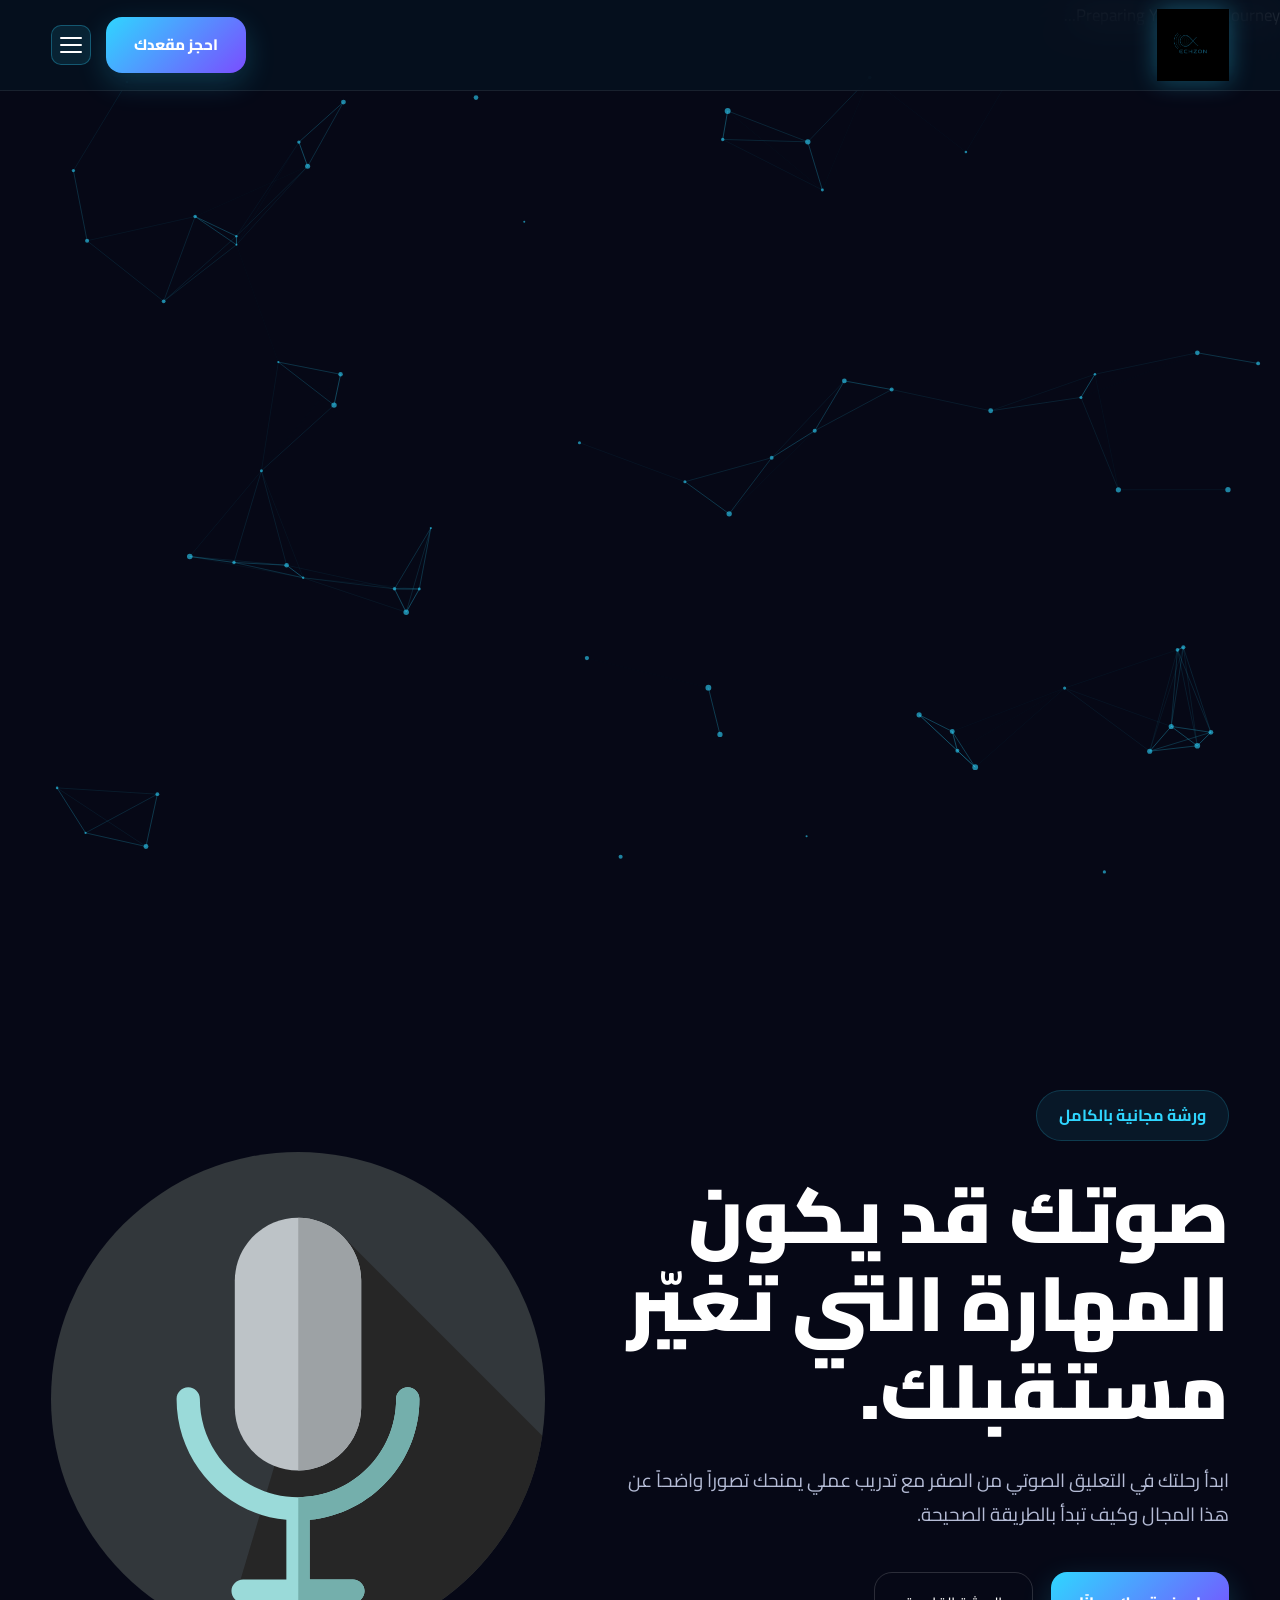
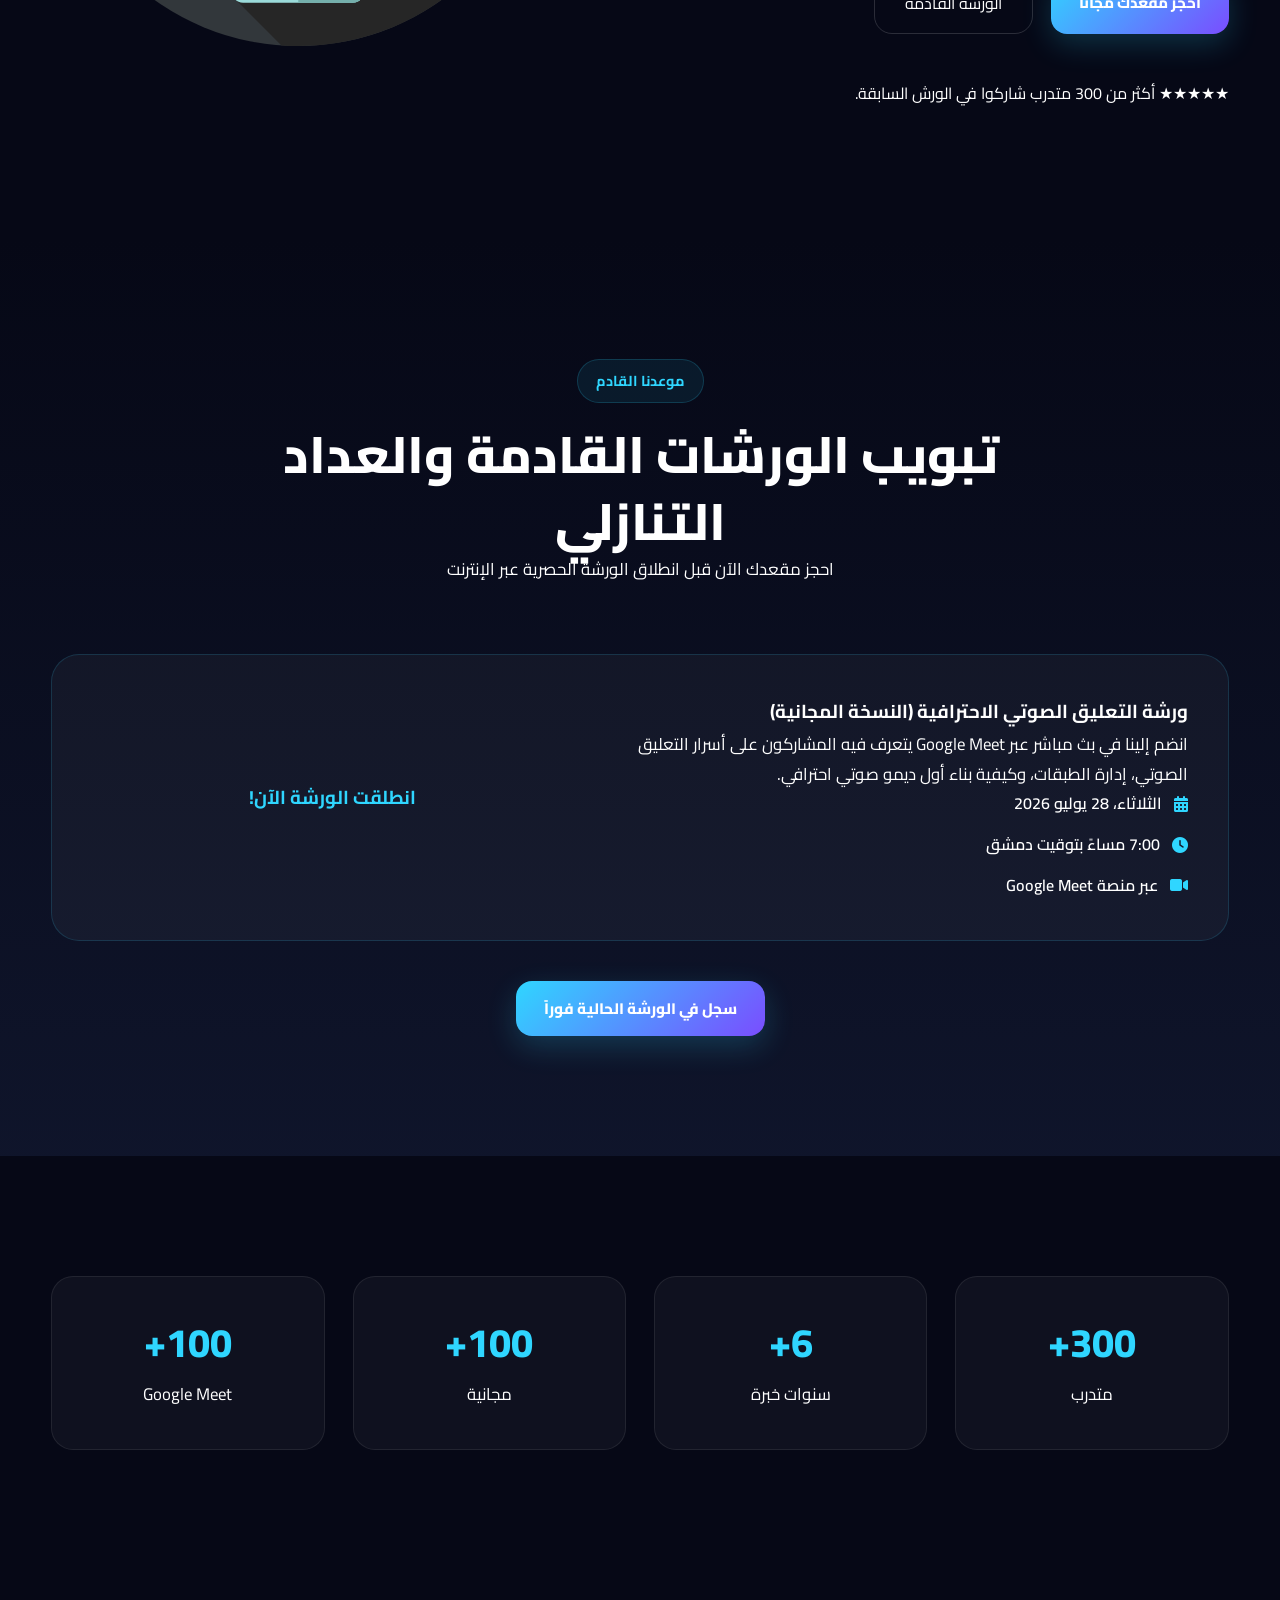
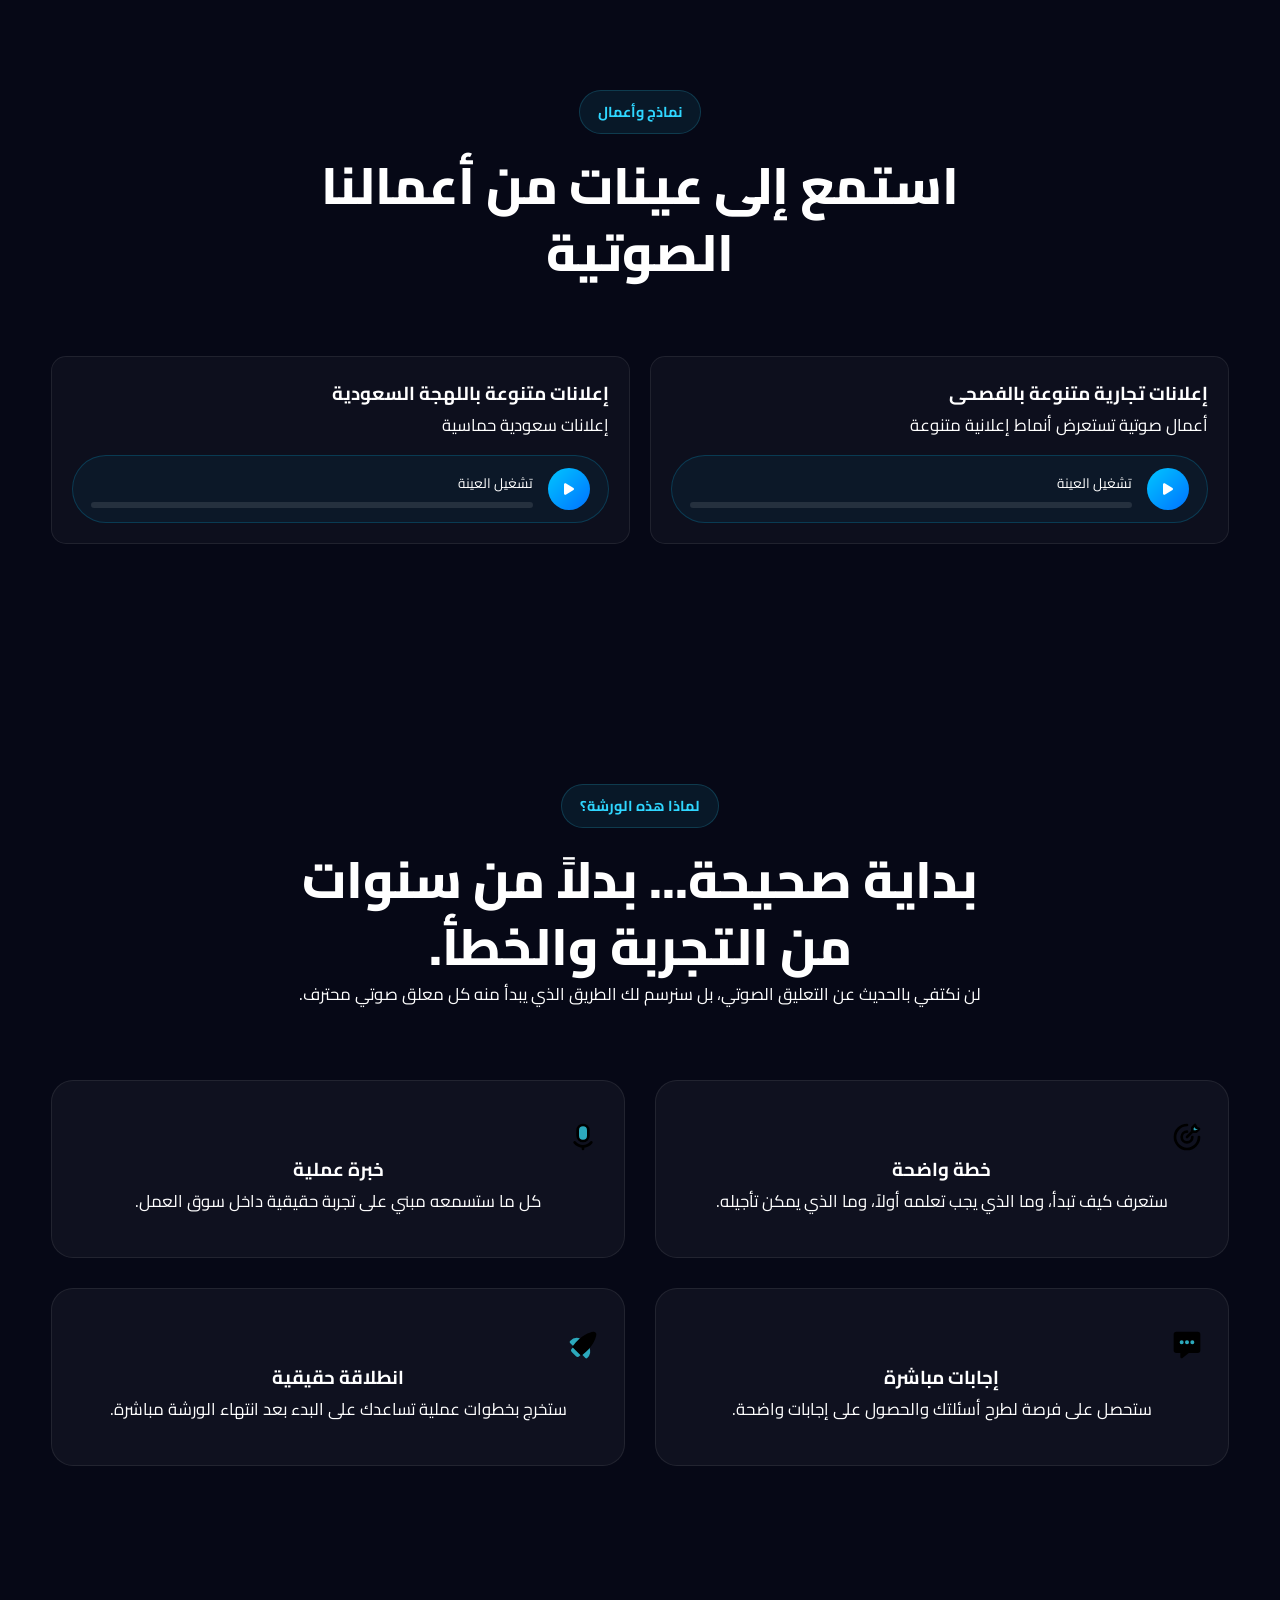
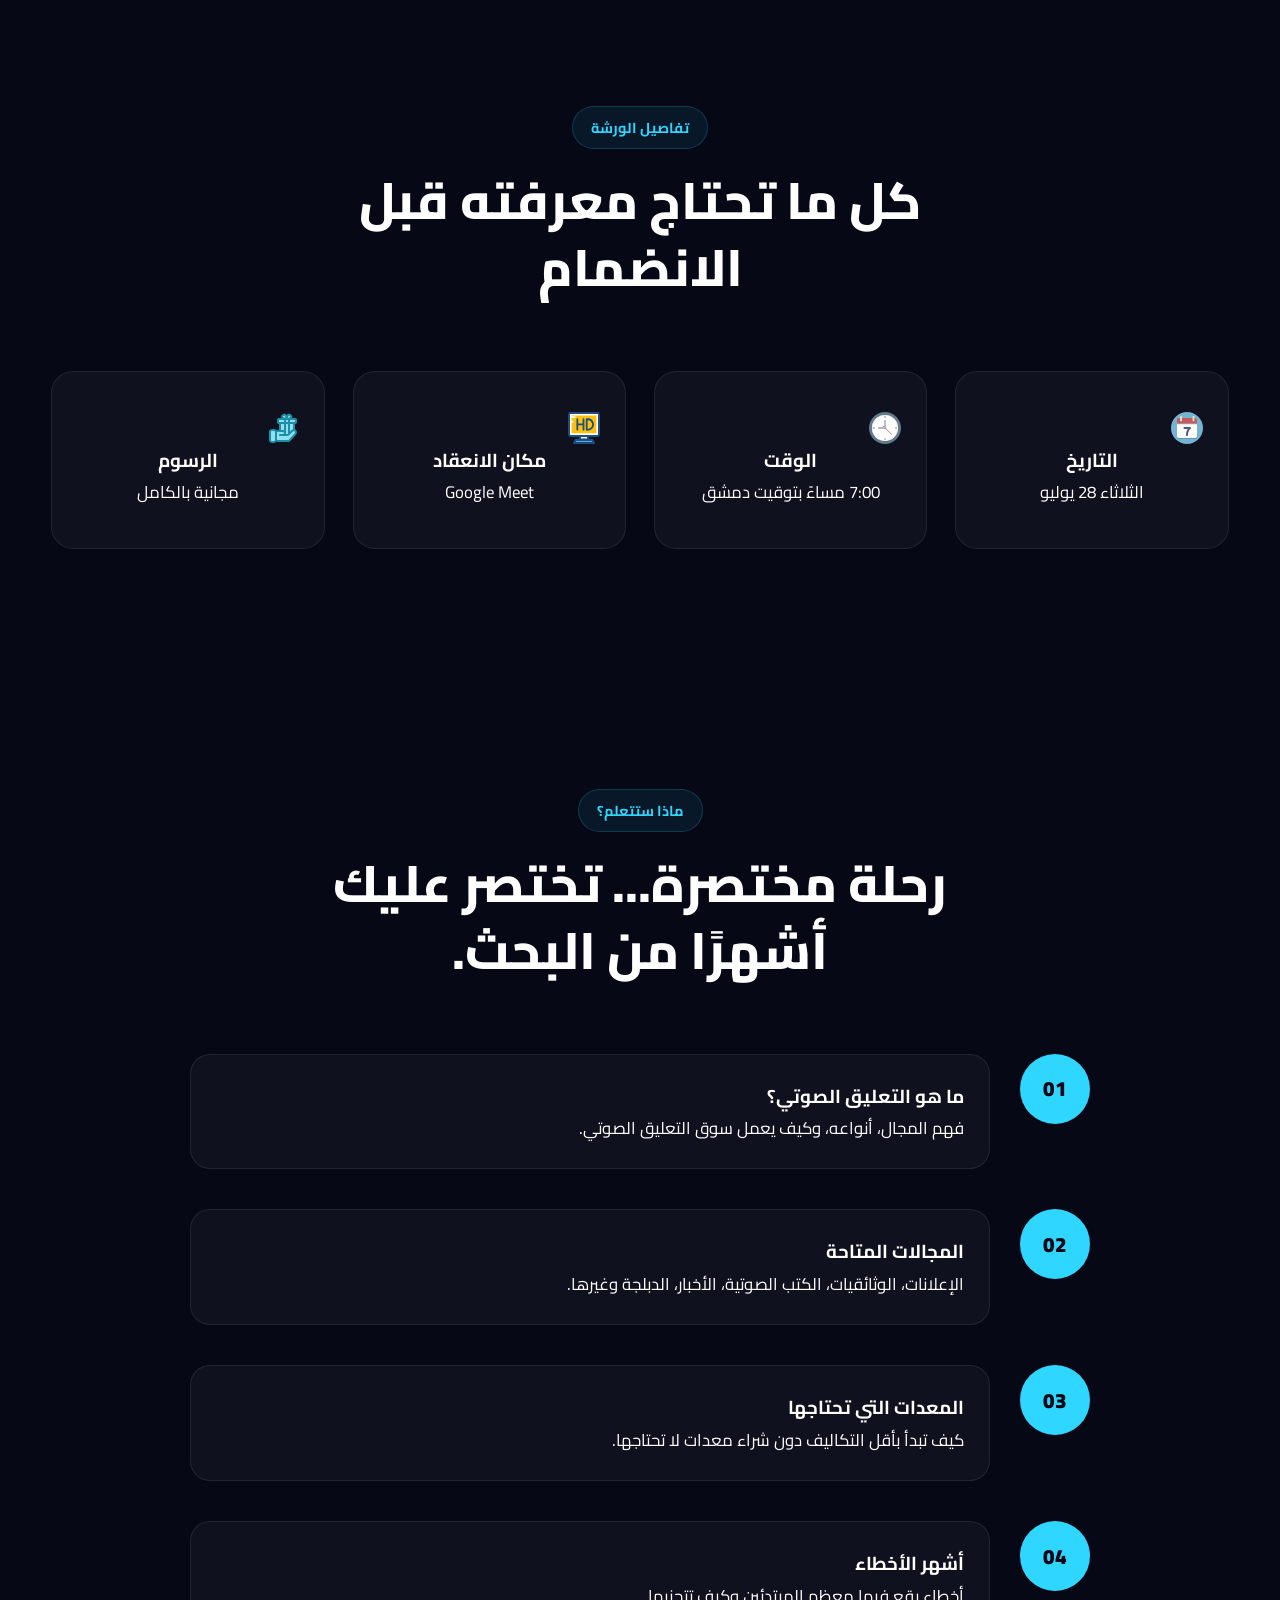
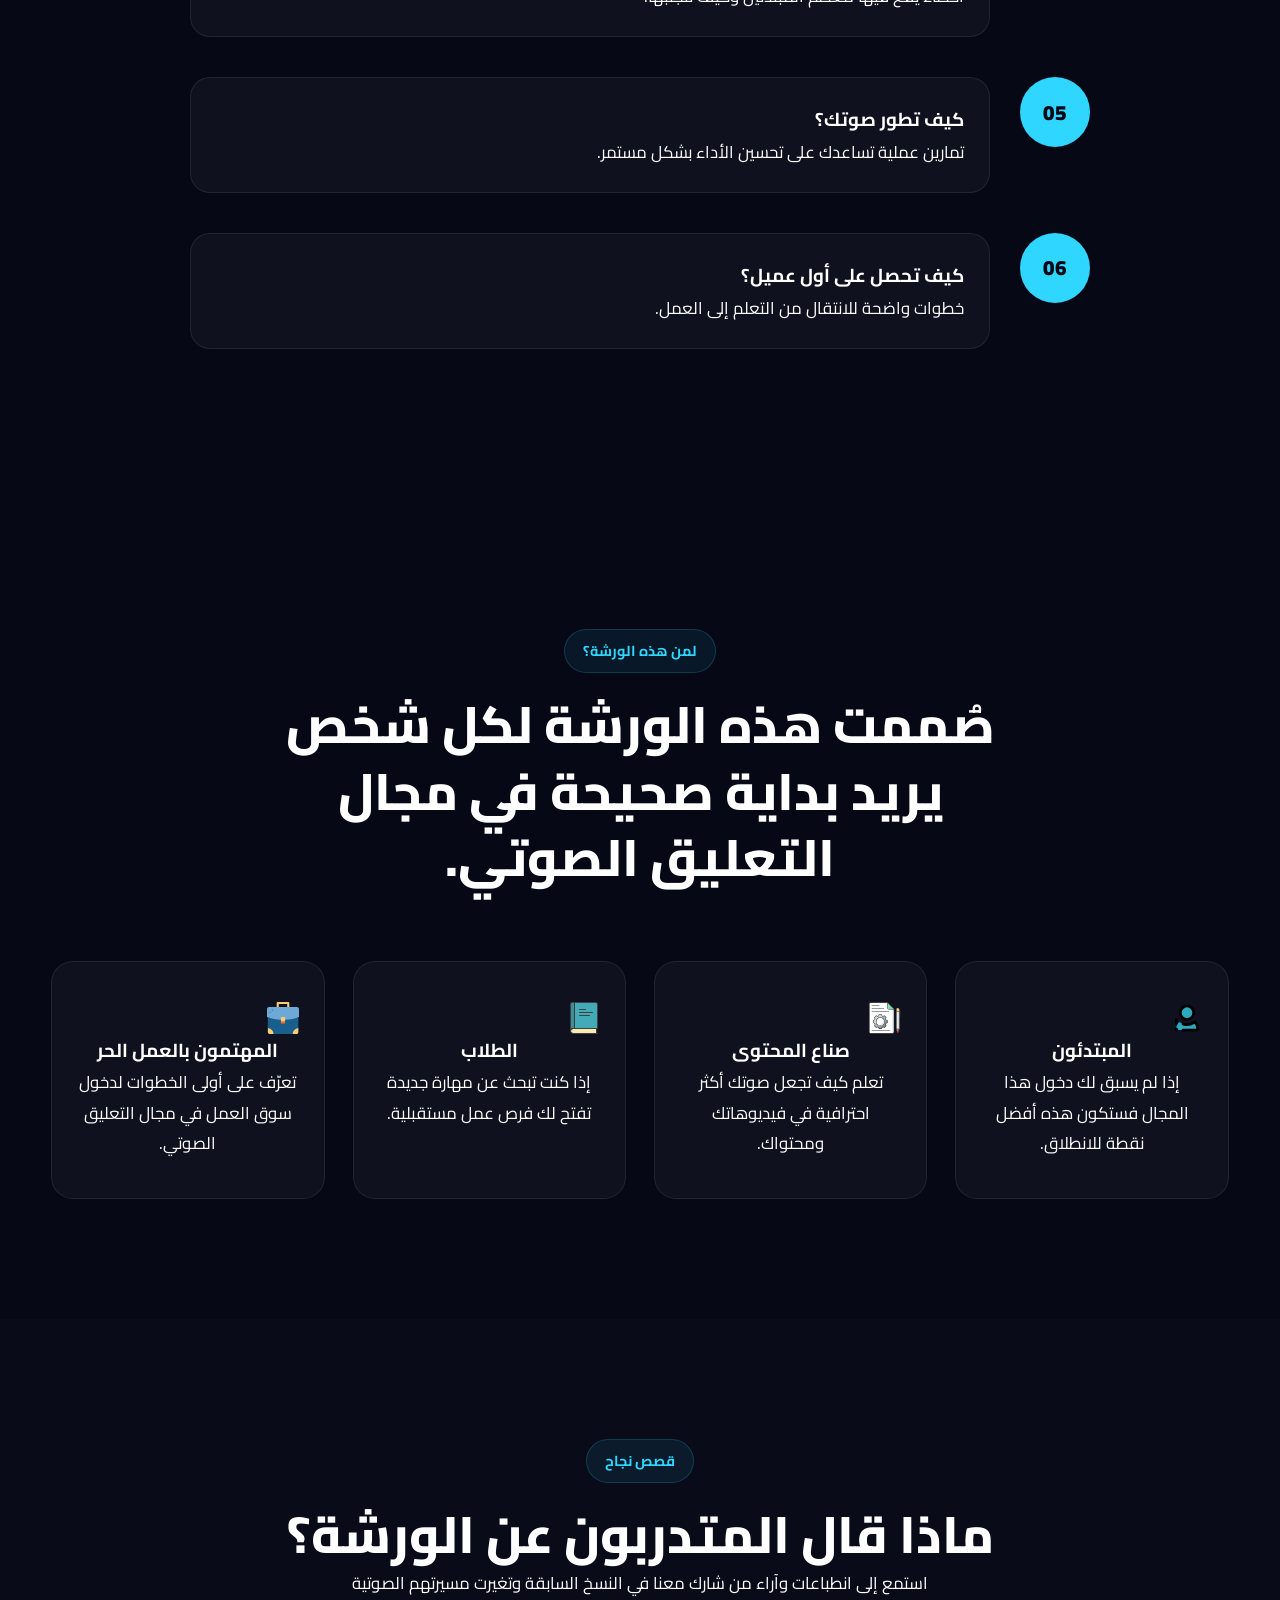
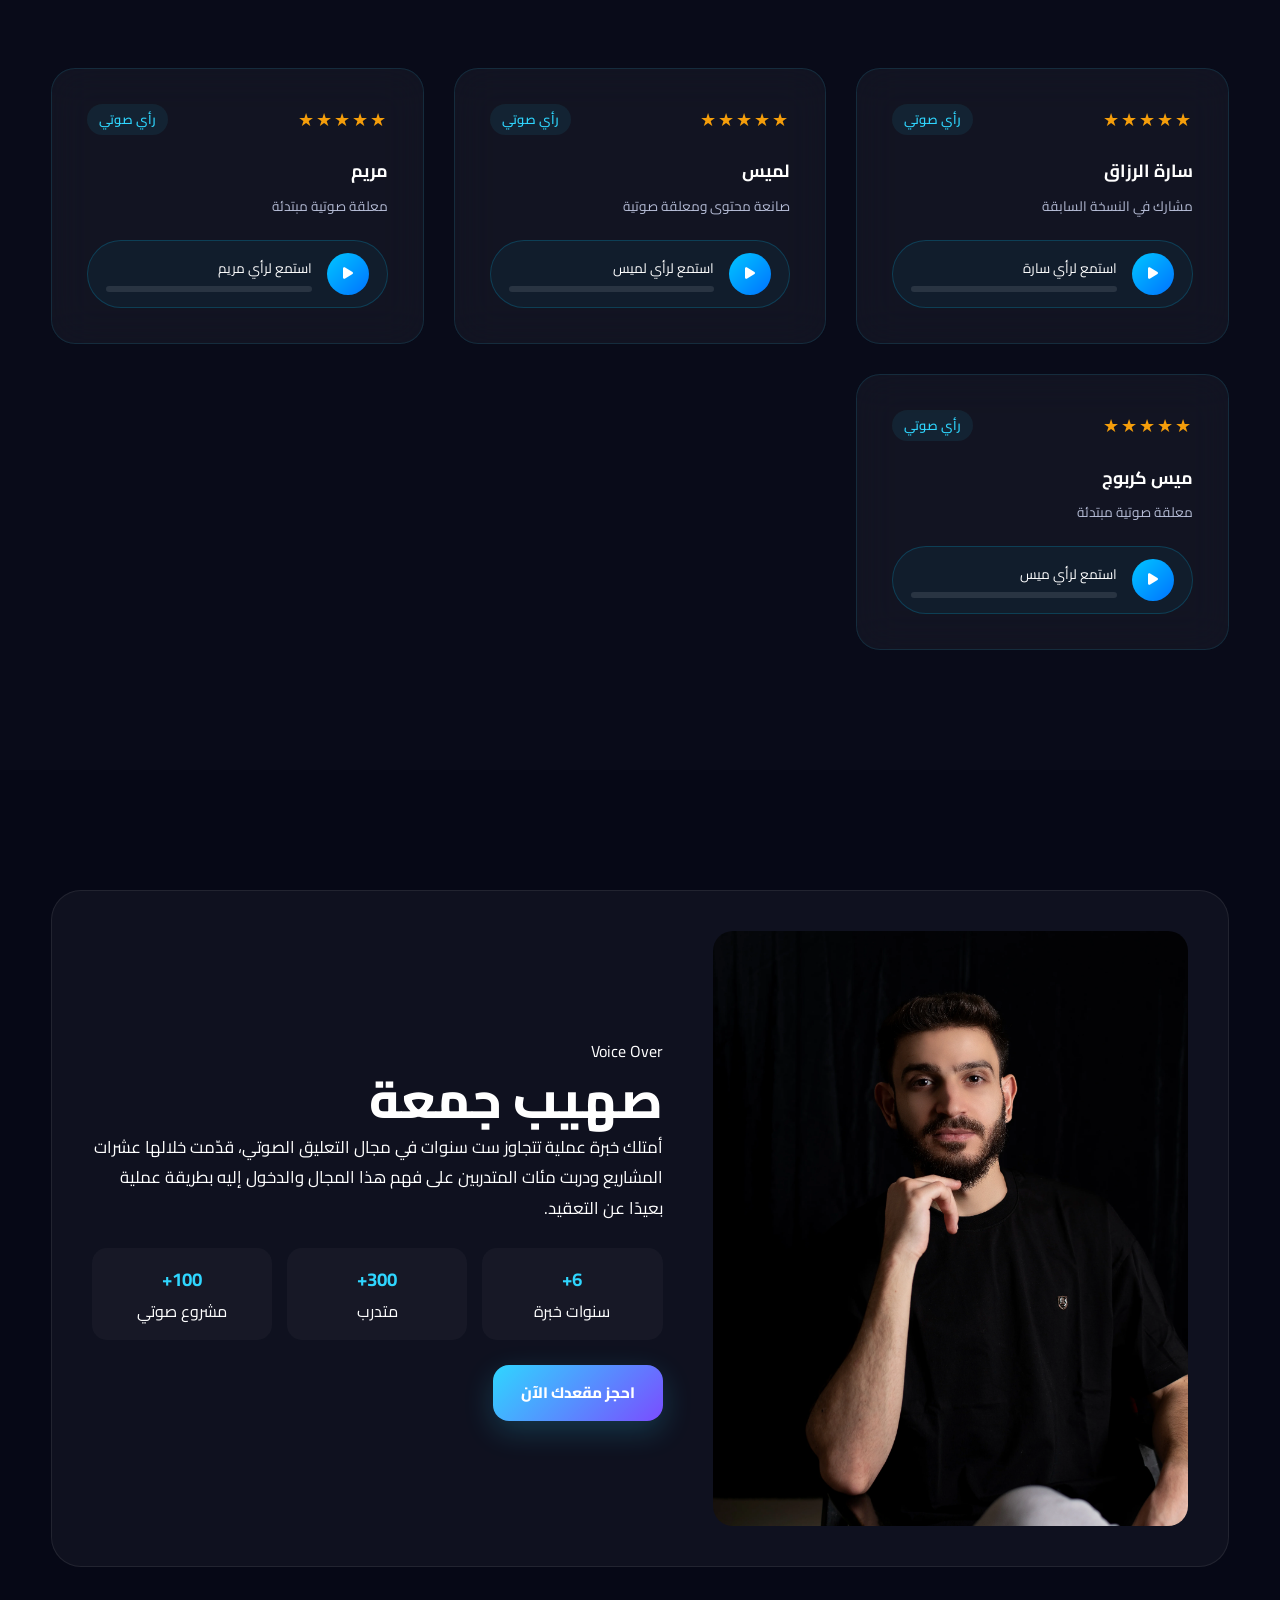
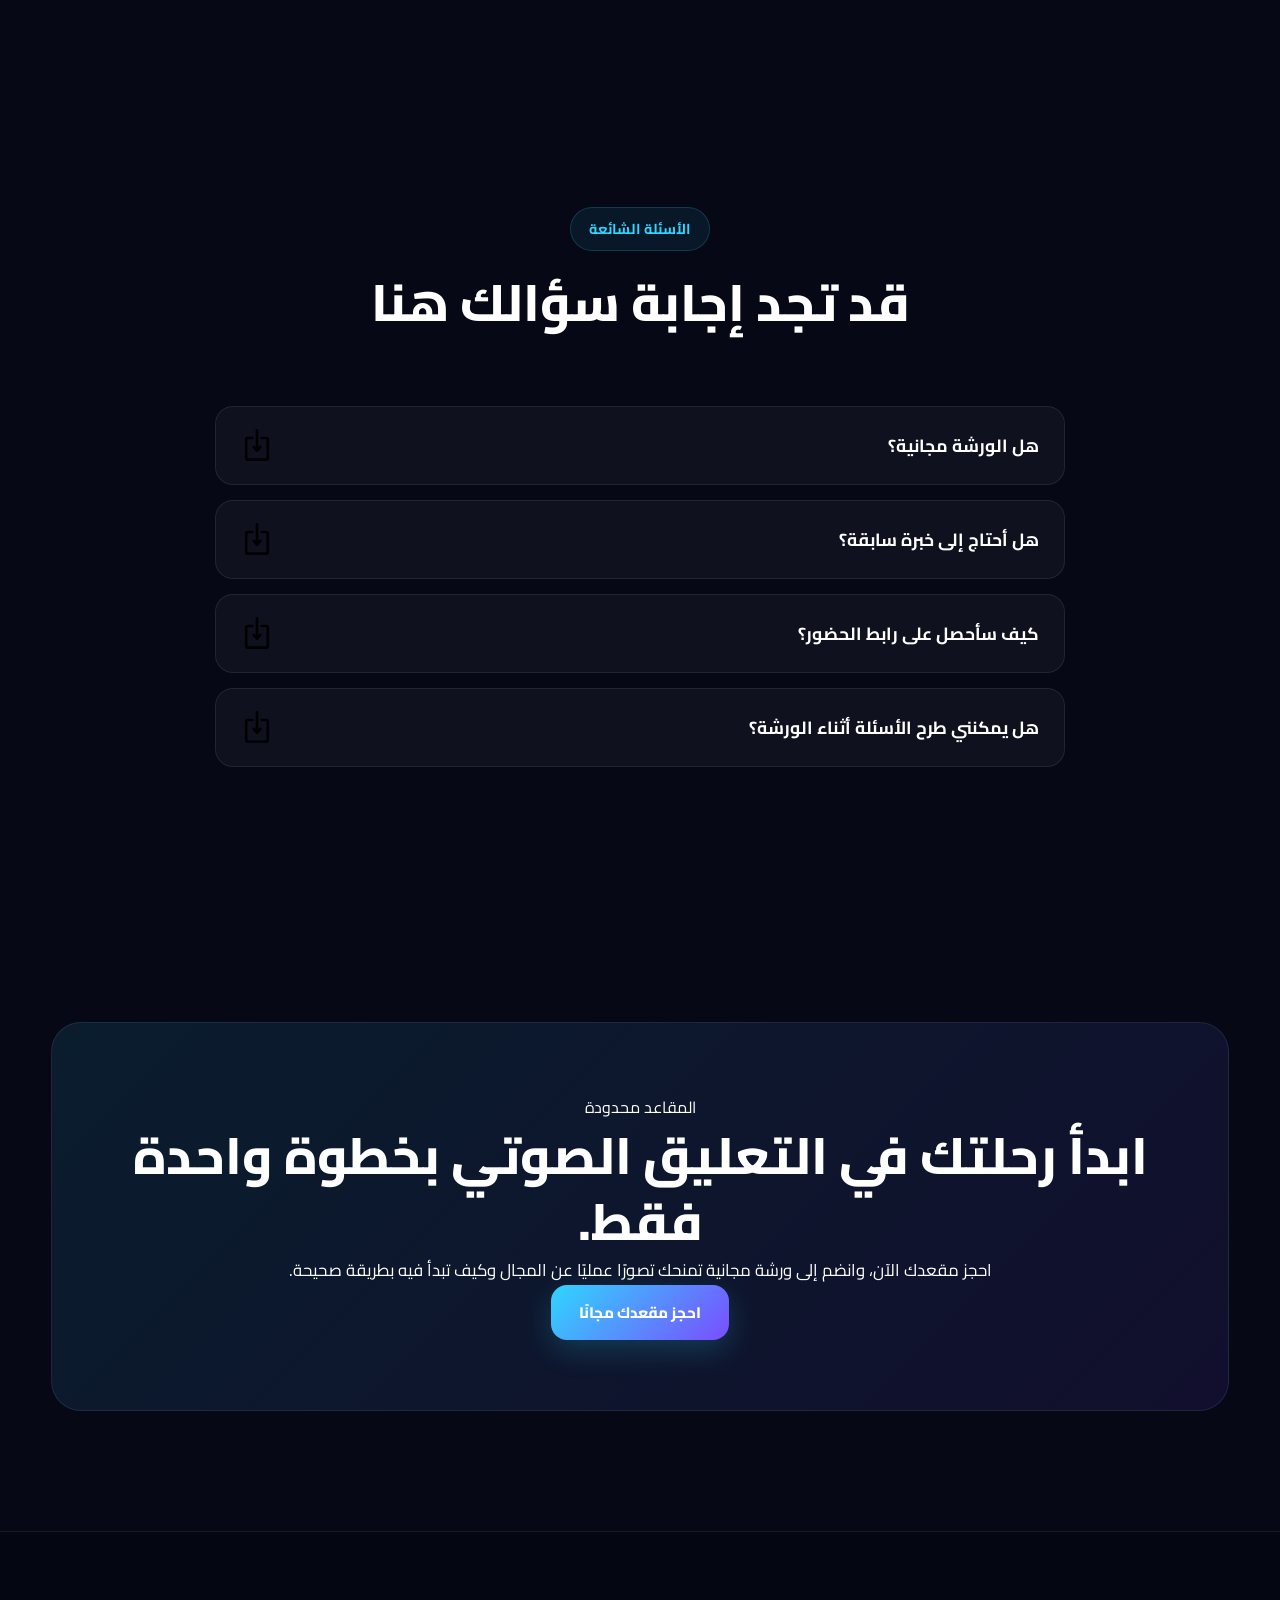
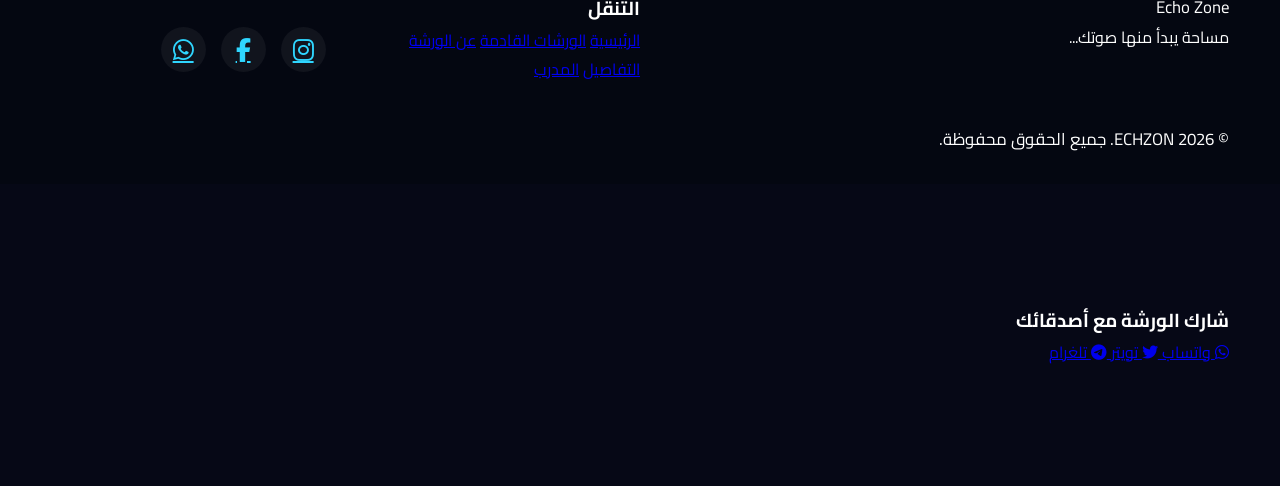
==== index.html @ 967fdf83 "Update index.html" ====
<!DOCTYPE html>
<html lang="ar" dir="rtl">
<head>
<meta name="theme-color" content="#060816">
<meta charset="UTF-8">
<meta name="viewport" content="width=device-width, initial-scale=1.0">
<!-- رسالة الترحيب الصوتية -->
<audio id="welcome-audio" src="assets/audio/ar.mp3" preload="auto"></audio>
<!-- SEO & Metadata -->
<title>ECHZON | ورشة التعليق الصوتي المجانية</title>
<!-- Google tag (gtag.js) -->
<script async src="https://www.googletagmanager.com/gtag/js?id=G-5LV72LP5WN"></script>
<script>
  window.dataLayer = window.dataLayer || [];
  function gtag(){dataLayer.push(arguments);}
  gtag('js', new Date());

  gtag('config', 'G-5LV72LP5WN');
</script>

<meta name="description" content="انضم إلينا في ورشة التعليق الصوتي المجانية عبر الإنترنت. اكتشف أسرار التعليق الاحترافي، طور مهاراتك، وابدأ طريقك الصحيح في عالم الصوت مع خبراء المجال.">
<meta name="keywords" content="تعليق صوتي, Voice Over, ECHZON, ورشة مجانية">
<meta name="author" content="ECHZON">
<meta name="robots" content="index, follow">
<!-- Open Graph / Social Media Sharing -->
<meta property="og:title" content="ECHZON | ورشة التعليق الصوتي المجانية">
<meta property="og:description" content="ابدأ رحلتك في عالم التعليق الصوتي من الصفر مع ورشة ECHZON الاحترافية.">
<meta property="og:type" content="website">
<meta property="og:image" content="assets/cover.jpg">
<meta property="og:locale" content="ar_AR">
<!-- Twitter Card -->
<meta name="twitter:card" content="summary_large_image">
<meta name="twitter:title" content="ECHZON | ورشة التعليق الصوتي المجانية">
<meta name="twitter:description" content="ابدأ رحلتك في مجال التعليق الصوتي مع ورشة مجانية يقدمها صهيب جمعة.">
<meta name="twitter:image" content="assets/cover.jpg">
<!-- Favicon & Fonts -->
<link rel="icon" type="image/png" sizes="192x192" href="assets/favicon.png">
<link rel="preconnect" href="https://fonts.googleapis.com">
<link rel="preconnect" href="https://fonts.gstatic.com" crossorigin>
<link href="https://fonts.googleapis.com/css2?family=Cairo:wght@300;400;600;700;800;900&display=swap" rel="stylesheet">
<!-- مكتبة الأيقونات Font Awesome لضمان ظهور أيقونات التشغيل -->
<link rel="stylesheet" href="https://cdnjs.cloudflare.com/ajax/libs/font-awesome/6.4.0/css/all.min.css">
<link rel="stylesheet" href="style.css?v=2.0">
<style>
html {
scroll-behavior: smooth;
}
#backToTop {
position: fixed;
bottom: 25px;
left: 25px;
width: 45px;
height: 45px;
background: #3b82f6;
color: #ffffff;
border: none;
border-radius: 50%;
cursor: pointer;
display: none;
align-items: center;
justify-content: center;
font-size: 20px;
z-index: 999;
box-shadow: 0 4px 12px rgba(0, 0, 0, 0.3);
transition: background 0.3s, transform 0.3s;
}
#backToTop:hover {
background: #2563eb;
transform: translateY(-3px);
}
</style>
</head>
<body>
<div class="preloader">
<div class="loader-content">
<div class="loader-wave">
<span></span>
<span></span>
<span></span>
<span></span>
<span></span>
</div>
<p>Preparing Your Voice Journey...</p>
</div>
</div>
<div class="cursor"></div>
<div class="cursor-ring"></div>
<div class="particles">
<span></span><span></span><span></span><span></span><span></span><span></span>
<span></span><span></span><span></span><span></span><span></span><span></span>
</div>
<div class="sound-grid"></div>
<canvas id="particleCanvas"></canvas>
<header class="header">
<div class="container">
<a href="#hero" class="logo">
<img src="assets/favicon.png" alt="ECHZON Logo">
</a>
<nav class="navbar" aria-label="القائمة الرئيسية">
<a href="#hero">الرئيسية</a>
<a href="#workshops">الورشات القادمة</a>
<a href="#portfolio">معرض الأعمال</a>
<a href="#about">عن الورشة</a>
<a href="#details">التفاصيل</a>
<a href="#trainer">المدرب</a>
<a href="#faq">الأسئلة</a>
</nav>
<div class="header-left-group">
<a href="https://forms.gle/QxMimth5dfy1aAEY6" target="_blank" rel="noopener noreferrer" class="main-btn cta-button">
احجز مقعدك
</a>
<button class="menu-btn" aria-label="فتح القائمة">
<span></span>
<span></span>
<span></span>
</button>
</div>
</div>
</header>
<main>
<section id="hero" class="hero story-section">
<div class="container hero-grid">
<div class="hero-content">
<span class="badge">
ورشة مجانية بالكامل
</span>
<h1>
صوتك قد يكون
المهارة التي
تغيّر مستقبلك.
</h1>
<p>
ابدأ رحلتك في التعليق الصوتي
من الصفر مع تدريب عملي
يمنحك تصوراً واضحاً عن هذا المجال
وكيف تبدأ بالطريقة الصحيحة.
</p>
<div class="hero-buttons">
<a href="https://forms.gle/QxMimth5dfy1aAEY6" target="_blank" rel="noopener noreferrer" class="main-btn cta-button">
احجز مقعدك مجانًا
</a>
<a href="#workshops" class="secondary-btn">
الورشة القادمة
</a>
</div>
<div class="hero-rating">
★★★★★
<span>
أكثر من 300 متدرب
شاركوا في الورش السابقة.
</span>
</div>
</div>
<div class="hero-visual">
<div class="hero-circle hero-circle-1"></div>
<div class="hero-circle hero-circle-2"></div>
<div class="hero-circle hero-circle-3"></div>
<div class="microphone-wrapper">
<img src="assets/microphone.svg" alt="Microphone" class="microphone">
<div class="audio-orbit orbit-1"></div>
<div class="audio-orbit orbit-2"></div>
<div class="audio-orbit orbit-3"></div>
<div class="audio-core"></div>
<div class="sound-wave wave-1"></div>
<div class="sound-wave wave-2"></div>
<div class="sound-wave wave-3"></div>
</div>
</div>
</div>
</section>

<!-- قسم الورشات القادمة والعداد التنازلي -->
<section id="workshops" class="workshops-section reveal">
<div class="container">
<div class="section-title">
<span>موعدنا القادم</span>
<h2>تبويب الورشات القادمة والعداد التنازلي</h2>
<p>احجز مقعدك الآن قبل انطلاق الورشة الحصرية عبر الإنترنت</p>
</div>
<div class="workshop-card-main">
<div class="workshop-info-box">
<h3>ورشة التعليق الصوتي الاحترافية (النسخة المجانية)</h3>
<p>انضم إلينا في بث مباشر عبر Google Meet يتعرف فيه المشاركون على أسرار التعليق الصوتي، إدارة الطبقات، وكيفية بناء أول ديمو صوتي احترافي.</p>
<ul class="workshop-meta-list">
<li><i class="fas fa-calendar-alt"></i> الثلاثاء، 28 يوليو 2026</li>
<li><i class="fas fa-clock"></i> 7:00 مساءً بتوقيت دمشق</li>
<li><i class="fas fa-video"></i> عبر منصة Google Meet</li>
</ul>
</div>
<div class="countdown-container" id="countdown-timer">
<div class="countdown-box">
<span id="days">00</span>
<span class="label">أيام</span>
</div>
<div class="countdown-box">
<span id="hours">00</span>
<span class="label">ساعات</span>
</div>
<div class="countdown-box">
<span id="minutes">00</span>
<span class="label">دقيقة</span>
</div>
<div class="countdown-box">
<span id="seconds">00</span>
<span class="label">ثانية</span>
</div>
</div>
</div>
<div style="text-align: center; margin-top: 40px;">
<a href="https://forms.gle/QxMimth5dfy1aAEY6" target="_blank" rel="noopener noreferrer" class="main-btn cta-button pulse">
سجل في الورشة الحالية فوراً
</a>
</div>
</div>
</section>

<section class="statistics reveal">
<div class="container">
<div class="stats-grid">
<div class="stat-card">
<h2 class="counter" data-target="300">0</h2>
<p>متدرب</p>
</div>
<div class="stat-card">
<h2 class="counter" data-target="6">0</h2>
<p>سنوات خبرة</p>
</div>
<div class="stat-card">
<h2 class="counter" data-target="100">0%</h2>
<p>مجانية</p>
</div>
<div class="stat-card">
<h2 class="counter" data-target="100">0%</h2>
<p>Google Meet</p>
</div>
</div>
</div>
</section>

<!-- قسم معرض الأعمال الصوتية -->
<section id="portfolio" class="reveal">
<div class="container">
<div class="section-title">
<span>نماذج وأعمال</span>
<h2>استمع إلى عينات من أعمالنا الصوتية</h2>
</div>
<div class="portfolio-grid">
<!-- العينة الأولى (الفصحى) -->
<div class="audio-card">
    <h3>إعلانات تجارية متنوعة بالفصحى</h3>
    <p>أعمال صوتية تستعرض أنماط إعلانية متنوعة</p>
    <div class="custom-player">
        <button class="play-pause-btn"><i class="fas fa-play"></i></button>
        <div class="player-info">
            <span class="player-status">تشغيل العينة</span>
            <div class="progress-bar-container"><div class="progress-bar"></div></div>
        </div>
        <audio id="arabicAudio" class="audio-element" src="assets/audio/arabic.mp3"></audio>
    </div>
</div>

<!-- العينة الثانية (السعودي) -->
<div class="audio-card">
    <h3>إعلانات متنوعة باللهجة السعودية</h3>
    <p>إعلانات سعودية حماسية</p>
    <div class="custom-player">
        <button class="play-pause-btn"><i class="fas fa-play"></i></button>
        <div class="player-info">
            <span class="player-status">تشغيل العينة</span>
            <div class="progress-bar-container"><div class="progress-bar"></div></div>
        </div>
        <audio id="saudiAudio" class="audio-element" src="assets/audio/saudi.mp3"></audio>
    </div>
</div>
</div>
</div>
</section>

<section id="about" class="reveal reveal-item">
<div class="container">
<div class="section-title">
<span>لماذا هذه الورشة؟</span>
<h2>بداية صحيحة... بدلاً من سنوات من التجربة والخطأ.</h2>
<p>لن نكتفي بالحديث عن التعليق الصوتي، بل سنرسم لك الطريق الذي يبدأ منه كل معلق صوتي محترف.</p>
</div>
<div class="about-grid reveal-item">
<div class="card reveal-item">
<div class="card-icon reveal-item">
<img src="assets/icons/target.svg" alt="Target">
</div>
<h3>خطة واضحة</h3>
<p>ستعرف كيف تبدأ، وما الذي يجب تعلمه أولاً، وما الذي يمكن تأجيله.</p>
</div>
<div class="card">
<div class="card-icon">
<img src="assets/icons/mic.svg" alt="Mic">
</div>
<h3>خبرة عملية</h3>
<p>كل ما ستسمعه مبني على تجربة حقيقية داخل سوق العمل.</p>
</div>
<div class="card">
<div class="card-icon">
<img src="assets/icons/chat.svg" alt="Questions">
</div>
<h3>إجابات مباشرة</h3>
<p>ستحصل على فرصة لطرح أسئلتك والحصول على إجابات واضحة.</p>
</div>
<div class="card reveal-item">
<div class="card-icon">
<img src="assets/icons/rocket.svg" alt="Rocket">
</div>
<h3>انطلاقة حقيقية</h3>
<p>ستخرج بخطوات عملية تساعدك على البدء بعد انتهاء الورشة مباشرة.</p>
</div>
</div>
</div>
</section>
<section class="details reveal" id="details">
<div class="container">
<div class="section-title">
<span>تفاصيل الورشة</span>
<h2>كل ما تحتاج معرفته قبل الانضمام</h2>
</div>
<div class="details-grid">
<div class="detail-card reveal-item">
<div class="detail-icon">
<img src="assets/icons/calendar.svg" alt="Calendar">
</div>
<h3>التاريخ</h3>
<p>الثلاثاء 28 يوليو</p>
</div>
<div class="detail-card">
<div class="detail-icon">
<img src="assets/icons/clock.svg" alt="Clock">
</div>
<h3>الوقت</h3>
<p>7:00 مساءً بتوقيت دمشق</p>
</div>
<div class="detail-card reveal-item">
<div class="detail-icon">
<img src="assets/icons/monitor.svg" alt="Meet">
</div>
<h3>مكان الانعقاد</h3>
<p>Google Meet</p>
</div>
<div class="detail-card reveal-item">
<div class="detail-icon">
<img src="assets/icons/gift.svg" alt="Free">
</div>
<h3>الرسوم</h3>
<p>مجانية بالكامل</p>
</div>
</div>
</div>
</section>
<section class="timeline reveal">
<div class="container">
<div class="section-title">
<span>ماذا ستتعلم؟</span>
<h2>رحلة مختصرة... تختصر عليك أشهرًا من البحث.</h2>
</div>
<div class="timeline-wrapper">
<div class="timeline-item reveal-item">
<div class="timeline-number">01</div>
<div class="timeline-content">
<h3>ما هو التعليق الصوتي؟</h3>
<p>فهم المجال، أنواعه، وكيف يعمل سوق التعليق الصوتي.</p>
</div>
</div>
<div class="timeline-item">
<div class="timeline-number">02</div>
<div class="timeline-content">
<h3>المجالات المتاحة</h3>
<p>الإعلانات، الوثائقيات، الكتب الصوتية، الأخبار، الدبلجة وغيرها.</p>
</div>
</div>
<div class="timeline-item">
<div class="timeline-number">03</div>
<div class="timeline-content">
<h3>المعدات التي تحتاجها</h3>
<p>كيف تبدأ بأقل التكاليف دون شراء معدات لا تحتاجها.</p>
</div>
</div>
<div class="timeline-item">
<div class="timeline-number">04</div>
<div class="timeline-content">
<h3>أشهر الأخطاء</h3>
<p>أخطاء يقع فيها معظم المبتدئين وكيف تتجنبها.</p>
</div>
</div>
<div class="timeline-item">
<div class="timeline-number">05</div>
<div class="timeline-content">
<h3>كيف تطور صوتك؟</h3>
<p>تمارين عملية تساعدك على تحسين الأداء بشكل مستمر.</p>
</div>
</div>
<div class="timeline-item">
<div class="timeline-number">06</div>
<div class="timeline-content">
<h3>كيف تحصل على أول عميل؟</h3>
<p>خطوات واضحة للانتقال من التعلم إلى العمل.</p>
</div>
</div>
</div>
</div>
</section>
<section class="audience reveal">
<div class="container">
<div class="section-title">
<span>لمن هذه الورشة؟</span>
<h2>صُممت هذه الورشة لكل شخص يريد بداية صحيحة في مجال التعليق الصوتي.</h2>
</div>
<div class="audience-grid">
<div class="audience-card reveal-item">
<div class="audience-icon">
<img src="assets/icons/user.svg" alt="Beginner">
</div>
<h3>المبتدئون</h3>
<p>إذا لم يسبق لك دخول هذا المجال فستكون هذه أفضل نقطة للانطلاق.</p>
</div>
<div class="audience-card">
<div class="audience-icon">
<img src="assets/icons/content.svg" alt="Creators">
</div>
<h3>صناع المحتوى</h3>
<p>تعلم كيف تجعل صوتك أكثر احترافية في فيديوهاتك ومحتواك.</p>
</div>
<div class="audience-card">
<div class="audience-icon">
<img src="assets/icons/book.svg" alt="Students">
</div>
<h3>الطلاب</h3>
<p>إذا كنت تبحث عن مهارة جديدة تفتح لك فرص عمل مستقبلية.</p>
</div>
<div class="audience-card reveal-item">
<div class="audience-icon">
<img src="assets/icons/briefcase.svg" alt="Freelance">
</div>
<h3>المهتمون بالعمل الحر</h3>
<p>تعرّف على أولى الخطوات لدخول سوق العمل في مجال التعليق الصوتي.</p>
</div>
</div>
</div>

</section>
<!-- قسم آراء المتدربين (Testimonials) -->
<section id="testimonials" class="testimonials-section reveal">
<div class="container">
<div class="section-title">
<span>قصص نجاح</span>
<h2>ماذا قال المتدربون عن الورشة؟</h2>
<p>استمع إلى انطباعات وآراء من شارك معنا في النسخ السابقة وتغيرت مسيرتهم الصوتية</p>
</div>
<div class="testimonials-grid">
<!-- التقييم الصوتي الأول -->
<div class="testimonial-card">
<div class="testimonial-header">
<div class="testimonial-stars">★★★★★</div>
<span class="testimonial-date">رأي صوتي</span>
</div>
<div class="testimonial-author">
<h4>سارة الرزاق</h4>
<span>مشارك في النسخة السابقة</span>
</div>
<div class="custom-player" style="margin-top: 20px;">
<button class="play-pause-btn"><i class="fas fa-play"></i></button>
<div class="player-info">
<span class="player-status">استمع لرأي سارة</span>
<div class="progress-bar-container"><div class="progress-bar"></div></div>
</div>
<audio class="audio-element" src="assets/audio/review1.mp3"></audio>
</div>
</div>

<!-- التقييم الصوتي الثاني -->
<div class="testimonial-card">
<div class="testimonial-header">
<div class="testimonial-stars">★★★★★</div>
<span class="testimonial-date">رأي صوتي</span>
</div>
<div class="testimonial-author">
<h4>لميس</h4>
<span>صانعة محتوى ومعلقة صوتية</span>
</div>
<div class="custom-player" style="margin-top: 20px;">
<button class="play-pause-btn"><i class="fas fa-play"></i></button>
<div class="player-info">
<span class="player-status">استمع لرأي لميس</span>
<div class="progress-bar-container"><div class="progress-bar"></div></div>
</div>
<audio class="audio-element" src="assets/audio/review2.mp3"></audio>
</div>
</div>

<!-- التقييم الصوتي الثالث -->
<div class="testimonial-card">
<div class="testimonial-header">
<div class="testimonial-stars">★★★★★</div>
<span class="testimonial-date">رأي صوتي</span>
</div>
<div class="testimonial-author">
<h4>مريم</h4>
<span>معلقة صوتية مبتدئة</span>
</div>
<div class="custom-player" style="margin-top: 20px;">
<button class="play-pause-btn"><i class="fas fa-play"></i></button>
<div class="player-info">
<span class="player-status">استمع لرأي مريم</span>
<div class="progress-bar-container"><div class="progress-bar"></div></div>
</div>
<audio class="audio-element" src="assets/audio/review3.mp3"></audio>
</div>
</div>

<!-- التقييم الصوتي الرابع -->
<div class="testimonial-card">
<div class="testimonial-header">
<div class="testimonial-stars">★★★★★</div>
<span class="testimonial-date">رأي صوتي</span>
</div>
<div class="testimonial-author">
<h4>ميس كربوج</h4>
<span>معلقة صوتية مبتدئة</span>
</div>
<div class="custom-player" style="margin-top: 20px;">
<button class="play-pause-btn"><i class="fas fa-play"></i></button>
<div class="player-info">
<span class="player-status">استمع لرأي ميس</span>
<div class="progress-bar-container"><div class="progress-bar"></div></div>
</div>
<audio class="audio-element" src="assets/audio/review4.mp3"></audio>
</div>
</div>

</div>
</div>

</section>
<section id="trainer" class="reveal">
<div class="container">
<div class="trainer-card">
<div class="trainer-image">
<img src="assets/trainer.webp" alt="صهيب جمعة">
</div>
<div class="trainer-content">
<span class="trainer-badge">Voice Over</span>
<h2>صهيب جمعة</h2>
<p>أمتلك خبرة عملية تتجاوز ست سنوات في مجال التعليق الصوتي، قدّمت خلالها عشرات المشاريع ودربت مئات المتدربين على فهم هذا المجال والدخول إليه بطريقة عملية بعيدًا عن التعقيد.</p>
<div class="trainer-stats reveal-item">
<div class="trainer-stat">
<h3>6+</h3>
<span>سنوات خبرة</span>
</div>
<div class="trainer-stat">
<h3>300+</h3>
<span>متدرب</span>
</div>
<div class="trainer-stat">
<h3>100+</h3>
<span>مشروع صوتي</span>
</div>
</div>
<a href="https://forms.gle/QxMimth5dfy1aAEY6" target="_blank" rel="noopener noreferrer" class="main-btn cta-button">
احجز مقعدك الآن
</a>
</div>
</div>
</div>
</section>
<section id="faq" class="faq reveal">
<div class="container">
<div class="section-title">
<span>الأسئلة الشائعة</span>
<h2>قد تجد إجابة سؤالك هنا</h2>
</div>
<div class="faq-wrapper">
<div class="faq-item active">
<button class="faq-question">
<span>هل الورشة مجانية؟</span>
<img src="assets/icons/plus.svg" alt="Expand">
</button>
<div class="faq-answer">
<p>نعم، الورشة مجانية بالكامل، ولا يوجد أي رسوم للتسجيل أو الحضور.</p>
</div>
</div>
<div class="faq-item reveal-item">
<button class="faq-question">
<span>هل أحتاج إلى خبرة سابقة؟</span>
<img src="assets/icons/plus.svg" alt="Expand">
</button>
<div class="faq-answer">
<p>لا، الورشة مناسبة للمبتدئين، وستبدأ من الأساسيات حتى تتكون لديك صورة واضحة عن المجال.</p>
</div>
</div>
<div class="faq-item">
<button class="faq-question">
<span>كيف سأحصل على رابط الحضور؟</span>
<img src="assets/icons/plus.svg" alt="Expand">
</button>
<div class="faq-answer">
<p>بعد تعبئة نموذج التسجيل، سيتم إرسال رابط الانضمام إلى Google Meet قبل موعد الورشة.</p>
</div>
</div>
<div class="faq-item">
<button class="faq-question">
<span>هل يمكنني طرح الأسئلة أثناء الورشة؟</span>
<img src="assets/icons/plus.svg" alt="Expand">
</button>
<div class="faq-answer">
<p>بالتأكيد، سيكون هناك وقت مخصص للإجابة عن الأسئلة والاستفسارات.</p>
</div>
</div>
</div>
</div>
</section>
<section class="cta reveal">
<div class="container">
<div class="cta-box">
<span>المقاعد محدودة</span>
<h2>ابدأ رحلتك في التعليق الصوتي بخطوة واحدة فقط.</h2>
<p>احجز مقعدك الآن، وانضم إلى ورشة مجانية تمنحك تصورًا عمليًا عن المجال وكيف تبدأ فيه بطريقة صحيحة.</p>
<a href="https://forms.gle/QxMimth5dfy1aAEY6" target="_blank" rel="noopener noreferrer" class="main-btn cta-button">
احجز مقعدك مجانًا
</a>
</div>
</div>
</section>
</main>
<footer class="footer">
<div class="container">
<div class="footer-grid">
<div class="footer-brand">
<p>Echo Zone</p>
<span>مساحة يبدأ منها صوتك...</span>
</div>
<div class="footer-links">
<h3>التنقل</h3>
<a href="#hero">الرئيسية</a>
<a href="#workshops">الورشات القادمة</a>
<a href="#about">عن الورشة</a>
<a href="#details">التفاصيل</a>
<a href="#trainer">المدرب</a>
</div>
<div class="footer-contact">
<div class="social-icons" style="display: flex; gap: 15px; justify-content: center; margin-top: 20px;">
    <!-- إنستغرام -->
    <a href="https://www.instagram.com/echzon_audio?obrf=ZDNlZDc0MzIxNw==" target="_blank" rel="noopener noreferrer" aria-label="Instagram" style="color: var(--primary); font-size: 1.5rem; transition: 0.3s;">
        <i class="fab fa-instagram"></i>
    </a>
    <!-- فيسبوك -->
    <a href="https://www.facebook.com/profile.php?id=61590840323766&locale=ar_AR" target="_blank" rel="noopener noreferrer" aria-label="Facebook" style="color: var(--primary); font-size: 1.5rem; transition: 0.3s;">
        <i class="fab fa-facebook-f"></i>
    </a>
    <!-- واتساب -->
    <a href="https://wa.me/963953423541" target="_blank" rel="noopener noreferrer" aria-label="WhatsApp" style="color: var(--primary); font-size: 1.5rem; transition: 0.3s;">
        <i class="fab fa-whatsapp"></i>
    </a>
</div>
</div>
<div class="footer-bottom">
<p>© 2026 ECHZON. جميع الحقوق محفوظة.</p>
</div>
</div>
</footer>
<button id="backToTop" aria-label="الصعود للأعلى">↑</button>
<script src="script.js" defer></script>
<script>
const backToTopBtn = document.getElementById('backToTop');
window.addEventListener('scroll', function() {
if (window.pageYOffset > 300) {
backToTopBtn.style.display = 'flex';
} else {
backToTopBtn.style.display = 'none';
}
});
backToTopBtn.addEventListener('click', function() {
window.scrollTo({ top: 0, behavior: 'smooth' });
});
document.addEventListener('contextmenu', function(e) { e.preventDefault(); });
document.addEventListener('keydown', function(e) {
if (e.key === 'F12') { e.preventDefault(); }
if (e.ctrlKey && e.shiftKey && (e.key === 'I' || e.key === 'i' || e.key === 'J' || e.key === 'j')) { e.preventDefault(); }
if (e.ctrlKey && (e.key === 'U' || e.key === 'u')) { e.preventDefault(); }
});
</script>
<section class="share-section">
<div class="container">
<h3>شارك الورشة مع أصدقائك</h3>
<div class="share-buttons">
<a href="https://api.whatsapp.com/send?text=انضم%20إلينا%20في%20ورشة%20التعليق%20الصوتي%20المجانية" target="_blank" class="share-btn whatsapp">
<i class="fab fa-whatsapp"></i> واتساب
</a>
<a href="https://twitter.com/intent/tweet?text=انضم%20إلينا%20في%20ورشة%20التعليق%20الصوتي" target="_blank" class="share-btn twitter">
<i class="fab fa-twitter"></i> تويتر
</a>
<a href="https://t.me/share/url?url=&text=ورشة%20التعليق%20الصوتي%20المجانية" target="_blank" class="share-btn telegram">
<i class="fab fa-telegram"></i> تلغرام
</a>
</div>
</div>
</section>
</body>
</html>
---- style.css ----
/* ==========================================================
   ECHZON
   Premium Landing Page
========================================================== */

:root{
--primary:#2FD6FF;
--secondary:#7A4DFF;
--background:#060816;
--surface:#10162D;
--surface2:#161E38;
--text:#FFFFFF;
--text-light:#B5BCD6;
--muted:#B5BCD6;
--border:rgba(255,255,255,.08);
--transition: .35s ease;
--shadow: 0 20px 60px rgba(0,0,0,.30);
--radius:18px;
--radius-sm:12px;
--radius-lg:28px;
--section-padding:120px;
--container-width:1200px;
--blur:18px;
--z-header:1000;
--z-cursor:2000;
--z-loader:3000;
}

*{
    margin:0;
    padding:0;
    box-sizing:border-box;
}

html{
    scroll-behavior:smooth;
}

body{
    font-family:"Cairo",sans-serif;
    background:var(--background);
    color:var(--text);
    overflow-x:hidden;
    line-height:1.8;
}

/* تقييد أبعاد الصور لكي لا تظهر ضخمة ومشوهة أبداً */
img{
    display:block;
    max-width:100%;
    object-fit:cover;
}

button{
    border:none;
    background:none;
    cursor:pointer;
    font-family:inherit;
}

ul{
    list-style:none;
}

.container{
    width:min(1180px,92%);
    margin:auto;
}

section{
    padding:120px 0;
    position:relative;
}

/*==========================================================
HEADER & NAVIGATION
==========================================================*/

.header{
    position:fixed;
    top:0;
    left:0;
    width:100%;
    z-index:1000;
    transition:.4s;
    backdrop-filter:blur(18px);
    background:rgba(7,17,31,.85);
    border-bottom:1px solid rgba(255,255,255,.08);
}

.header .container{
    display:flex;
    align-items:center;
    justify-content:space-between;
    min-height:90px;
}

.header-left-group {
    display: flex;
    align-items: center;
    gap: 15px;
}

.logo img{
    width: 72px !important;
    height: auto !important;
    display: block;
    filter: drop-shadow(0 0 12px rgba(47,214,255,.35));
}

/* زر الأسطر الثلاثة */
.menu-btn {
    display: flex !important;
    flex-direction: column;
    justify-content: center;
    gap: 5px;
    width: 42px;
    height: 42px;
    background: rgba(47, 214, 255, 0.1);
    border: 1px solid rgba(47, 214, 255, 0.3);
    border-radius: 12px;
    cursor: pointer;
    z-index: 1005;
    padding: 9px;
    transition: all 0.3s ease;
}

.menu-btn:hover {
    background: rgba(47, 214, 255, 0.25);
}

.menu-btn span {
    display: block;
    width: 100%;
    height: 2px;
    background: #fff;
    border-radius: 2px;
    transition: .3s;
}

.menu-btn.active span:nth-child(1) { transform: translateY(7px) rotate(45deg); }
.menu-btn.active span:nth-child(2) { opacity: 0; }
.menu-btn.active span:nth-child(3) { transform: translateY(-7px) rotate(-45deg); }

/* القائمة المنسدلة */
.navbar {
    position: fixed;
    top: 0;
    right: -100%;
    width: 300px;
    height: 100vh;
    background: rgba(7, 17, 31, 0.98);
    backdrop-filter: blur(25px);
    display: flex;
    flex-direction: column;
    justify-content: center;
    align-items: center;
    gap: 25px;
    padding: 40px 20px;
    transition: right 0.4s cubic-bezier(0.4, 0, 0.2, 1);
    z-index: 1000;
    box-shadow: -10px 0 40px rgba(0, 0, 0, 0.8);
    border-left: 1px solid rgba(255, 255, 255, 0.08);
}

.navbar.active {
    right: 0 !important;
}

.navbar a {
    color: var(--text);
    font-size: 1.2rem;
    font-weight: 700;
    text-decoration: none;
    transition: var(--transition);
}

.navbar a:hover {
    color: var(--primary);
}

/* تنسيقات عامة وباقي الأقسام */
h1{ font-size:clamp(2.9rem,6vw,4.8rem); font-weight:900; line-height:1.15; }
h2{ font-size:clamp(2rem,4vw,3.2rem); font-weight:800; line-height:1.3; }
p{ font-size:1.05rem; color:var(--text); }

.section-title{
    max-width:720px;
    margin:auto;
    text-align:center;
    margin-bottom:70px;
}

.section-title span{
    display:inline-flex;
    padding:8px 18px;
    border-radius:999px;
    background:rgba(47,214,255,.08);
    border:1px solid rgba(47,214,255,.18);
    color:var(--primary);
    font-size:.9rem;
    font-weight:700;
    margin-bottom:18px;
}

.main-btn{
    position:relative;
    display:inline-flex;
    align-items:center;
    justify-content:center;
    padding:14px 28px;
    border-radius:16px;
    background:linear-gradient(135deg, var(--primary), var(--secondary));
    color:#fff;
    font-weight:800;
    font-size:0.95rem;
    text-decoration:none;
    box-shadow: 0 10px 30px rgba(47,214,255,.20);
    transition: .3s;
}

.main-btn:hover{
    transform:translateY(-3px);
}

.secondary-btn{
    display:inline-flex;
    align-items:center;
    justify-content:center;
    padding:16px 30px;
    border-radius:18px;
    border:1px solid rgba(255,255,255,.15);
    color:#fff;
    text-decoration:none;
    transition:.3s;
}

.hero{
    min-height:100vh;
    display:flex;
    align-items:center;
    padding-top:140px;
}

.hero-grid{
    display:grid;
    grid-template-columns:1.1fr .9fr;
    gap:80px;
    align-items:center;
}

.badge{
    display:inline-flex;
    align-items:center;
    gap:10px;
    padding:10px 22px;
    border-radius:999px;
    background:rgba(47,214,255,.08);
    border:1px solid rgba(47,214,255,.18);
    color:var(--primary);
    font-weight:700;
    margin-bottom:30px;
}

.hero h1{ margin-bottom:28px; }
.hero p{ font-size:1.18rem; margin-bottom:40px; color:#B5BCD6; }
.hero-buttons{ display:flex; gap:18px; margin-bottom:45px; flex-wrap:wrap; }

/* تحجيم الأيقونات داخل البطاقات */
.card-icon img, .detail-icon img, .audience-icon img {
    width: 40px !important;
    height: 40px !important;
    object-fit: contain !important;
}

.workshops-section {
    background: linear-gradient(180deg, rgba(6, 8, 22, 0.8), rgba(16, 22, 45, 0.9));
}

.workshop-card-main {
    background: rgba(255, 255, 255, 0.04);
    border: 1px solid rgba(47, 214, 255, 0.15);
    border-radius: 28px;
    padding: 40px;
    display: grid;
    grid-template-columns: 1.2fr 1fr;
    gap: 40px;
    align-items: center;
}

.workshop-meta-list {
    display: flex;
    flex-direction: column;
    gap: 12px;
    list-style: none;
    padding: 0;
}

.workshop-meta-list li {
    color: #fff;
    font-weight: 600;
    display: flex;
    align-items: center;
    gap: 12px;
}

.workshop-meta-list li i {
    color: var(--primary);
}

.countdown-container {
    display: grid;
    grid-template-columns: repeat(4, 1fr);
    gap: 15px;
    text-align: center;
}

.countdown-box {
    background: rgba(47, 214, 255, 0.06);
    border: 1px solid rgba(47, 214, 255, 0.2);
    border-radius: 18px;
    padding: 20px 10px;
}

.countdown-box span {
    display: block;
    color: #fff;
    font-size: 2rem;
    font-weight: 900;
}

.countdown-box .label {
    font-size: 0.85rem;
    color: #B5BCD6;
    margin-top: 5px;
}

.stats-grid, .details-grid, .audience-grid{
    display:grid;
    grid-template-columns:repeat(4,1fr);
    gap:28px;
}

.stat-card, .detail-card, .audience-card, .card{
    padding:40px 25px;
    border-radius:22px;
    background:rgba(255,255,255,.04);
    border:1px solid rgba(255,255,255,.08);
    text-align:center;
}

.stat-card h2{ color: var(--primary); font-size: 2.5rem; margin-bottom: 10px; }

.portfolio-grid {
    display: grid;
    grid-template-columns: repeat(auto-fit, minmax(280px, 1fr));
    gap: 20px;
}

.audio-card {
    background: rgba(255, 255, 255, 0.03);
    border: 1px solid rgba(255, 255, 255, 0.08);
    border-radius: 15px;
    padding: 20px;
}

.audio-element { display: none; }
.custom-player {
    display: flex;
    align-items: center;
    gap: 15px;
    background: rgba(0, 198, 255, 0.05);
    border: 1px solid rgba(0, 198, 255, 0.2);
    padding: 12px 18px;
    border-radius: 50px;
    margin-top: 15px;
}

.play-pause-btn {
    width: 42px;
    height: 42px;
    border-radius: 50%;
    background: linear-gradient(135deg, #00c6ff, #0072ff);
    color: #fff;
    display: flex;
    align-items: center;
    justify-content: center;
    cursor: pointer;
}

.player-info { flex-grow: 1; }
.player-status { display: block; color: #fff; font-size: 0.85rem; margin-bottom: 6px; }
.progress-bar-container { width: 100%; height: 6px; background: rgba(255, 255, 255, 0.1); border-radius: 10px; overflow: hidden; cursor: pointer; }
.progress-bar { width: 0%; height: 100%; background: linear-gradient(90deg, #00c6ff, #0072ff); }

.about-grid { display: grid; grid-template-columns: repeat(2, 1fr); gap: 30px; }

.timeline-wrapper { max-width: 900px; margin: auto; }
.timeline-item { display: flex; gap: 30px; margin-bottom: 40px; align-items: flex-start; }
.timeline-number { width: 70px; height: 70px; border-radius: 50%; background: var(--primary); color: #060816; display: flex; align-items: center; justify-content: center; font-weight: 900; font-size: 1.3rem; flex-shrink: 0; }
.timeline-content { flex-grow: 1; padding: 25px; background: rgba(255,255,255,.04); border-radius: 20px; border: 1px solid rgba(255,255,255,.08); }

.trainer-card { display: grid; grid-template-columns: 1fr 1.2fr; gap: 50px; align-items: center; background: rgba(255,255,255,.04); padding: 40px; border-radius: 30px; border: 1px solid rgba(255,255,255,.08); }
.trainer-image img { width: 100%; border-radius: 20px; }
.trainer-stats { display: grid; grid-template-columns: repeat(3, 1fr); gap: 15px; margin: 25px 0; }
.trainer-stat { background: rgba(255,255,255,.03); padding: 15px; border-radius: 15px; text-align: center; }
.trainer-stat h3 { color: var(--primary); }

.faq-wrapper { max-width: 850px; margin: auto; }
.faq-item { margin-bottom: 15px; border-radius: 18px; background: rgba(255,255,255,.04); border: 1px solid rgba(255,255,255,.08); overflow: hidden; }
.faq-question { width: 100%; padding: 22px 25px; display: flex; justify-content: space-between; align-items: center; color: #fff; font-size: 1.1rem; font-weight: 700; text-align: right; }
.faq-answer { max-height: 0; overflow: hidden; transition: max-height 0.3s ease; }
.faq-answer p { padding: 0 25px 22px; color: #B5BCD6; }

.cta-box { text-align: center; padding: 70px 40px; background: linear-gradient(135deg, rgba(47,214,255,.1), rgba(122,77,255,.1)); border-radius: 30px; border: 1px solid rgba(255,255,255,.08); }

.footer { padding: 60px 0 30px; background: #040711; border-top: 1px solid rgba(255,255,255,.08); }
.footer-grid { display: grid; grid-template-columns: 2fr 1fr 1fr; gap: 40px; }
.footer-contact { display: flex; gap: 12px; margin-top: 15px; }
.footer-contact a { width: 45px; height: 45px; border-radius: 50%; background: rgba(255,255,255,.05); display: flex; align-items: center; justify-content: center; transition: .3s; }
.footer-contact svg { width: 20px; height: 20px; fill: #fff; }

@media(max-width: 900px) {
    .hero-grid, .workshop-card-main, .trainer-card, .about-grid, .footer-grid { grid-template-columns: 1fr; }
    .stats-grid, .details-grid, .audience-grid { grid-template-columns: repeat(2, 1fr); }
}

@media(max-width: 480px) {
    .stats-grid, .details-grid, .audience-grid { grid-template-columns: 1fr; }
}
/* إصلاح حجوم الأيقونات والصور داخل البطاقات */
.card-icon img, 
.detail-icon img, 
.audience-icon img,
.faq-question img {
    width: 32px !important;
    height: 32px !important;
    max-width: 32px !important;
    max-height: 32px !important;
    object-fit: contain !important;
}

/* ضبط زر الأسطر الثلاثة ليعمل على كل الشاشات */
.menu-btn {
    display: flex !important;
    flex-direction: column;
    justify-content: center;
    gap: 5px;
    width: 40px;
    height: 40px;
    background: rgba(47, 214, 255, 0.1);
    border: 1px solid rgba(47, 214, 255, 0.3);
    border-radius: 10px;
    cursor: pointer;
    z-index: 1005;
    padding: 8px;
}

.menu-btn span {
    display: block;
    width: 100%;
    height: 2px;
    background: #fff;
}

/* القائمة المنسدلة */
.navbar {
    position: fixed;
    top: 0;
    right: -100%;
    width: 280px;
    height: 100vh;
    background: rgba(7, 17, 31, 0.98);
    backdrop-filter: blur(20px);
    display: flex;
    flex-direction: column;
    justify-content: center;
    align-items: center;
    gap: 25px;
    padding: 40px 20px;
    transition: right 0.4s ease;
    z-index: 1000;
}

.navbar.active {
    right: 0 !important;
}
/* --- تصميم قسم آراء المتدربين (Testimonials) --- */
.testimonials-section {
    background: rgba(255, 255, 255, 0.01);
    position: relative;
}

.testimonials-grid {
    display: grid;
    grid-template-columns: repeat(auto-fit, minmax(320px, 1fr));
    gap: 30px;
}

.testimonial-card {
    background: rgba(255, 255, 255, 0.04);
    border: 1px solid rgba(47, 214, 255, 0.12);
    border-radius: 24px;
    padding: 35px;
    backdrop-filter: blur(20px);
    transition: transform 0.3s ease, border-color 0.3s ease;
    display: flex;
    flex-direction: column;
    justify-content: space-between;
}

.testimonial-card:hover {
    transform: translateY(-8px);
    border-color: rgba(47, 214, 255, 0.35);
    box-shadow: 0 20px 40px rgba(0, 0, 0, 0.3);
}

.testimonial-header {
    display: flex;
    justify-content: space-between;
    align-items: center;
    margin-bottom: 20px;
}

.testimonial-stars {
    color: #f59e0b;
    font-size: 1.1rem;
    letter-spacing: 2px;
}

.testimonial-date {
    font-size: 0.8rem;
    color: var(--primary);
    background: rgba(47, 214, 255, 0.08);
    padding: 4px 12px;
    border-radius: 20px;
    font-weight: 600;
}

.testimonial-text {
    color: var(--text);
    font-size: 1.05rem;
    line-height: 1.8;
    margin-bottom: 25px;
    font-style: italic;
}

.testimonial-author h4 {
    color: #fff;
    font-size: 1.1rem;
    margin-bottom: 4px;
}

.testimonial-author span {
    color: var(--muted);
    font-size: 0.85rem;
}
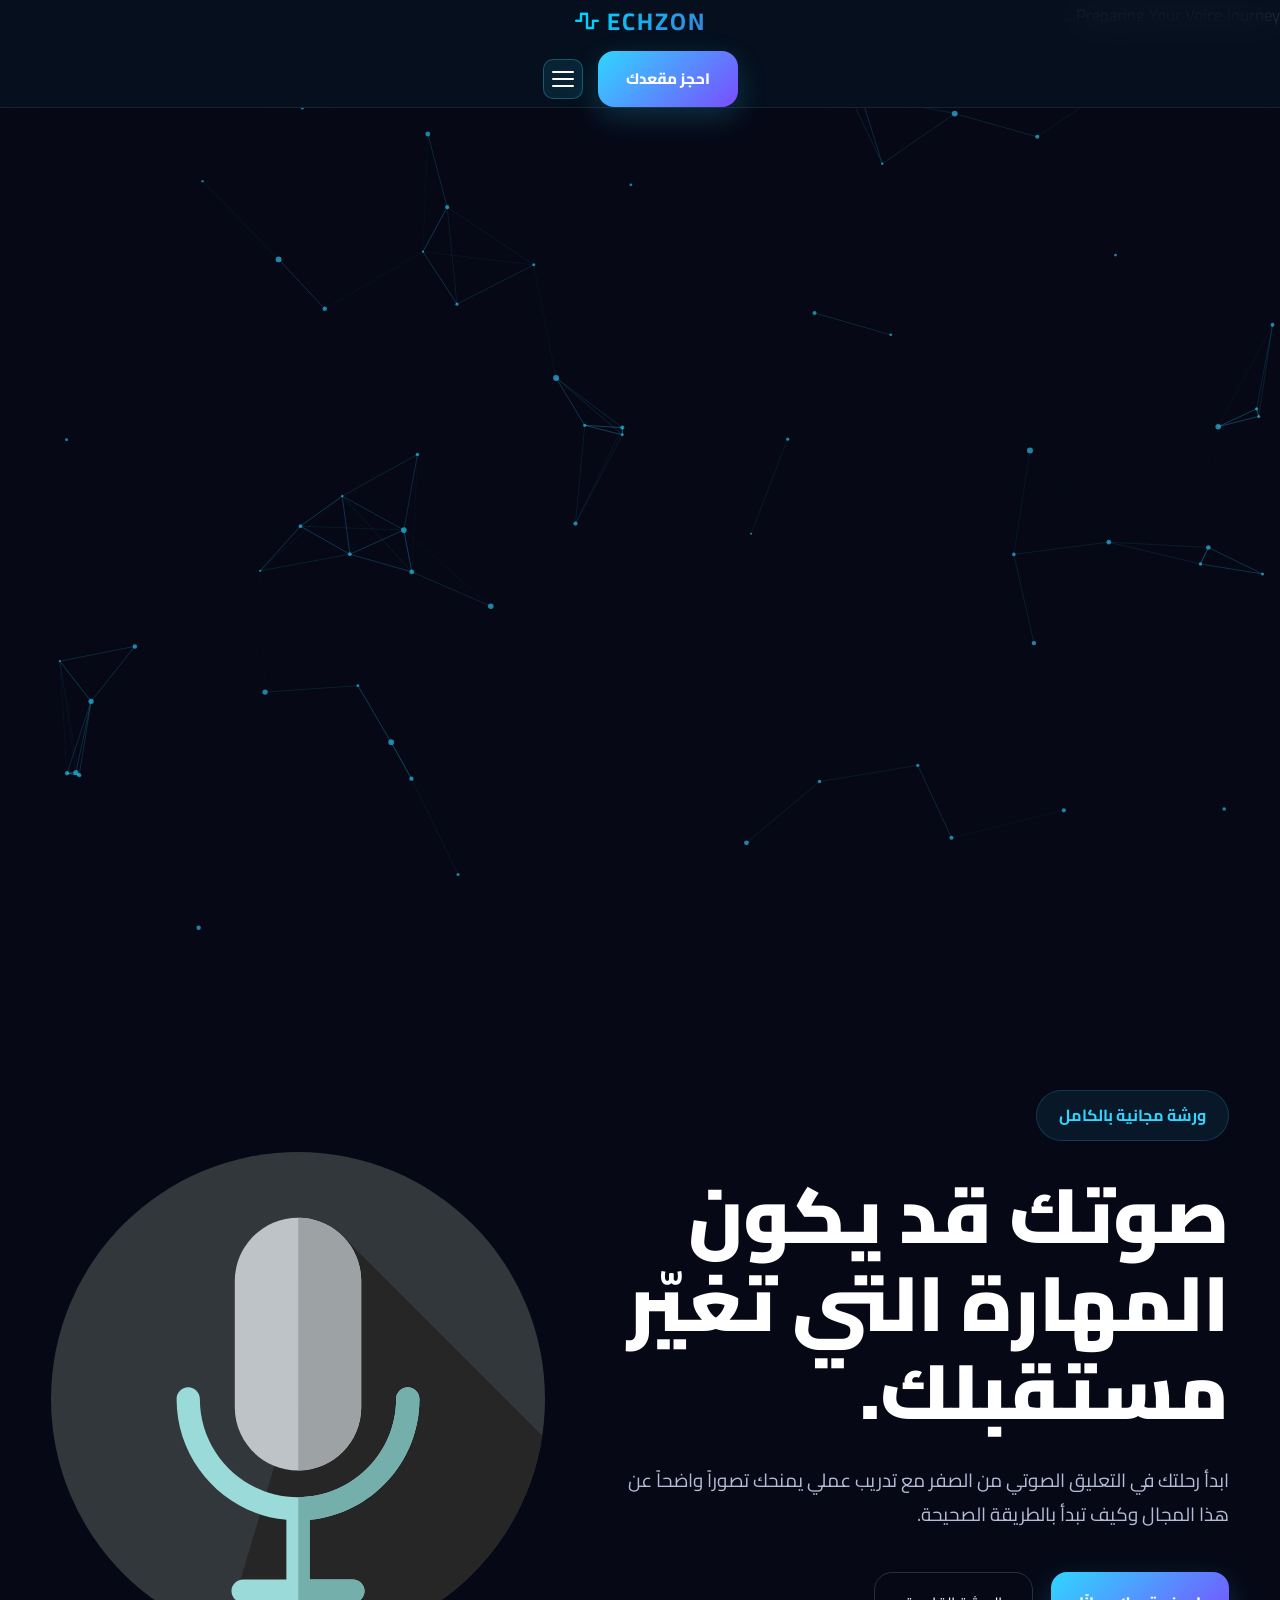
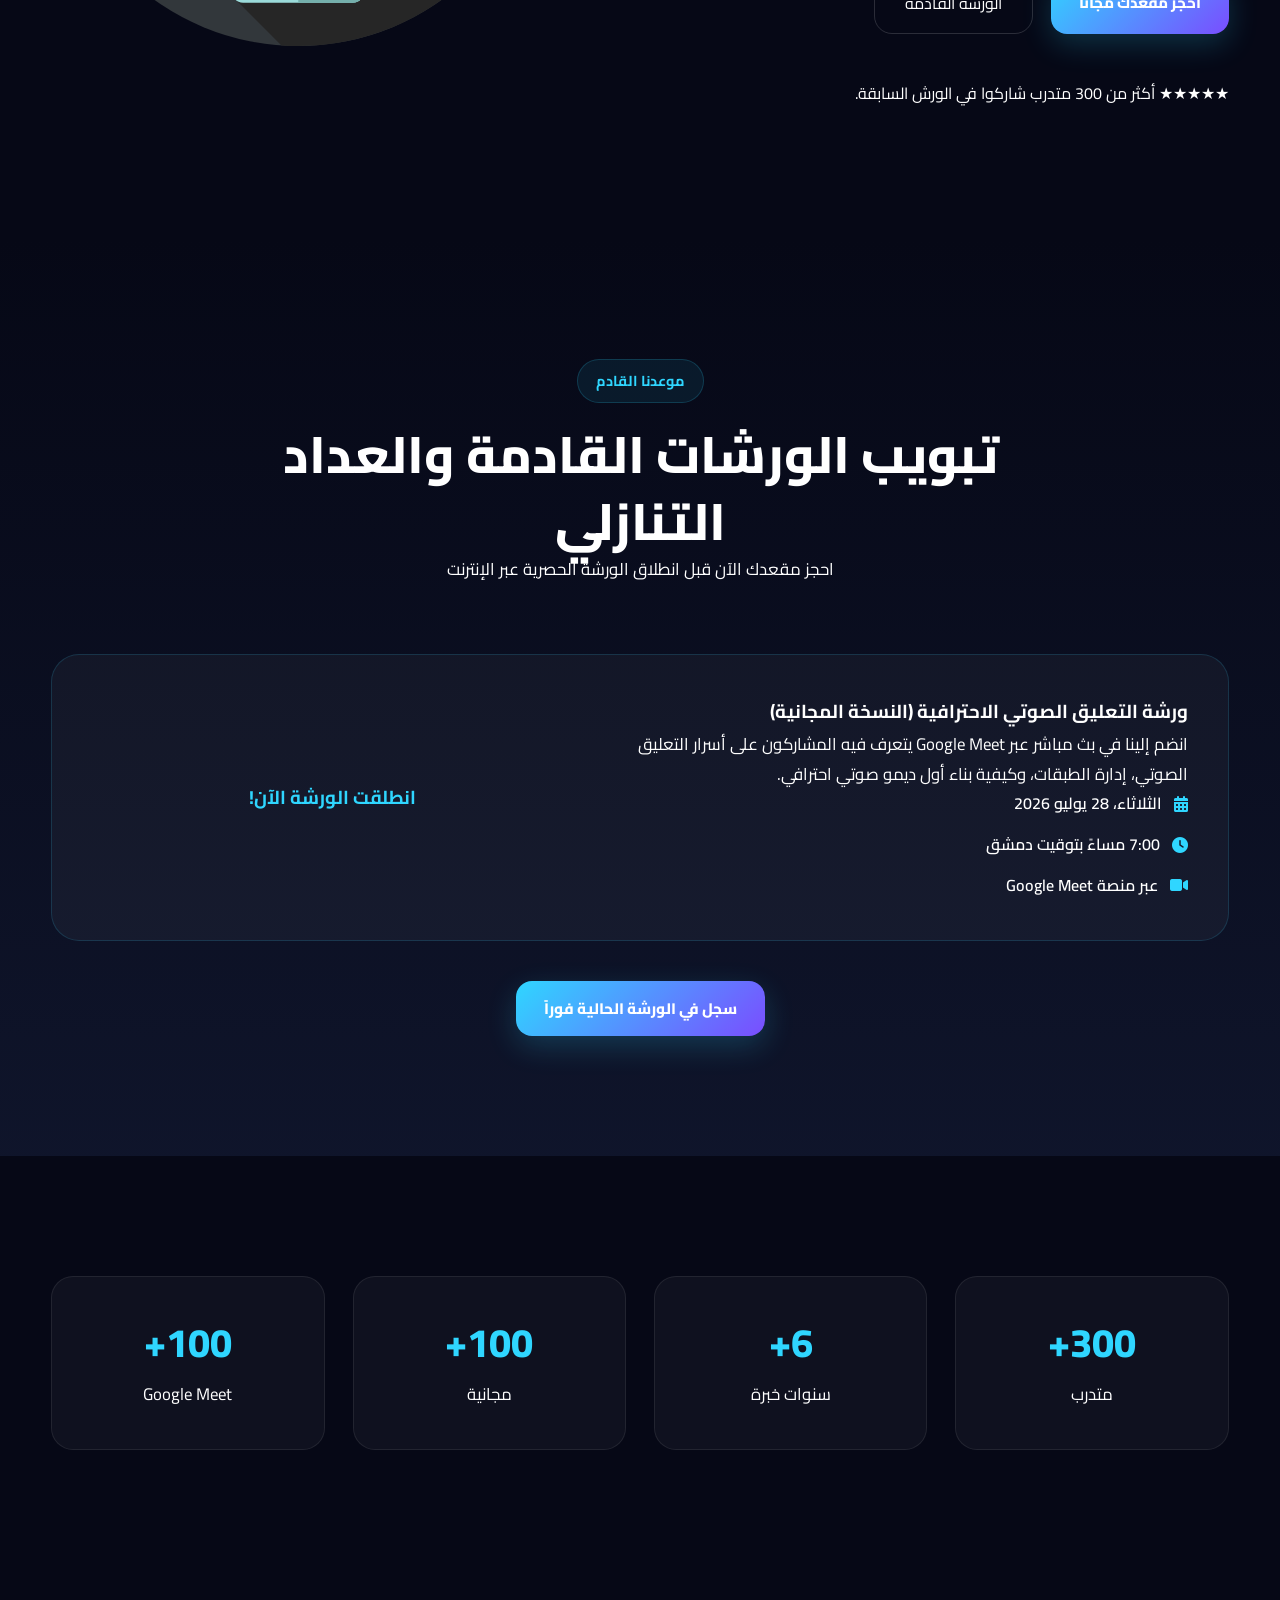
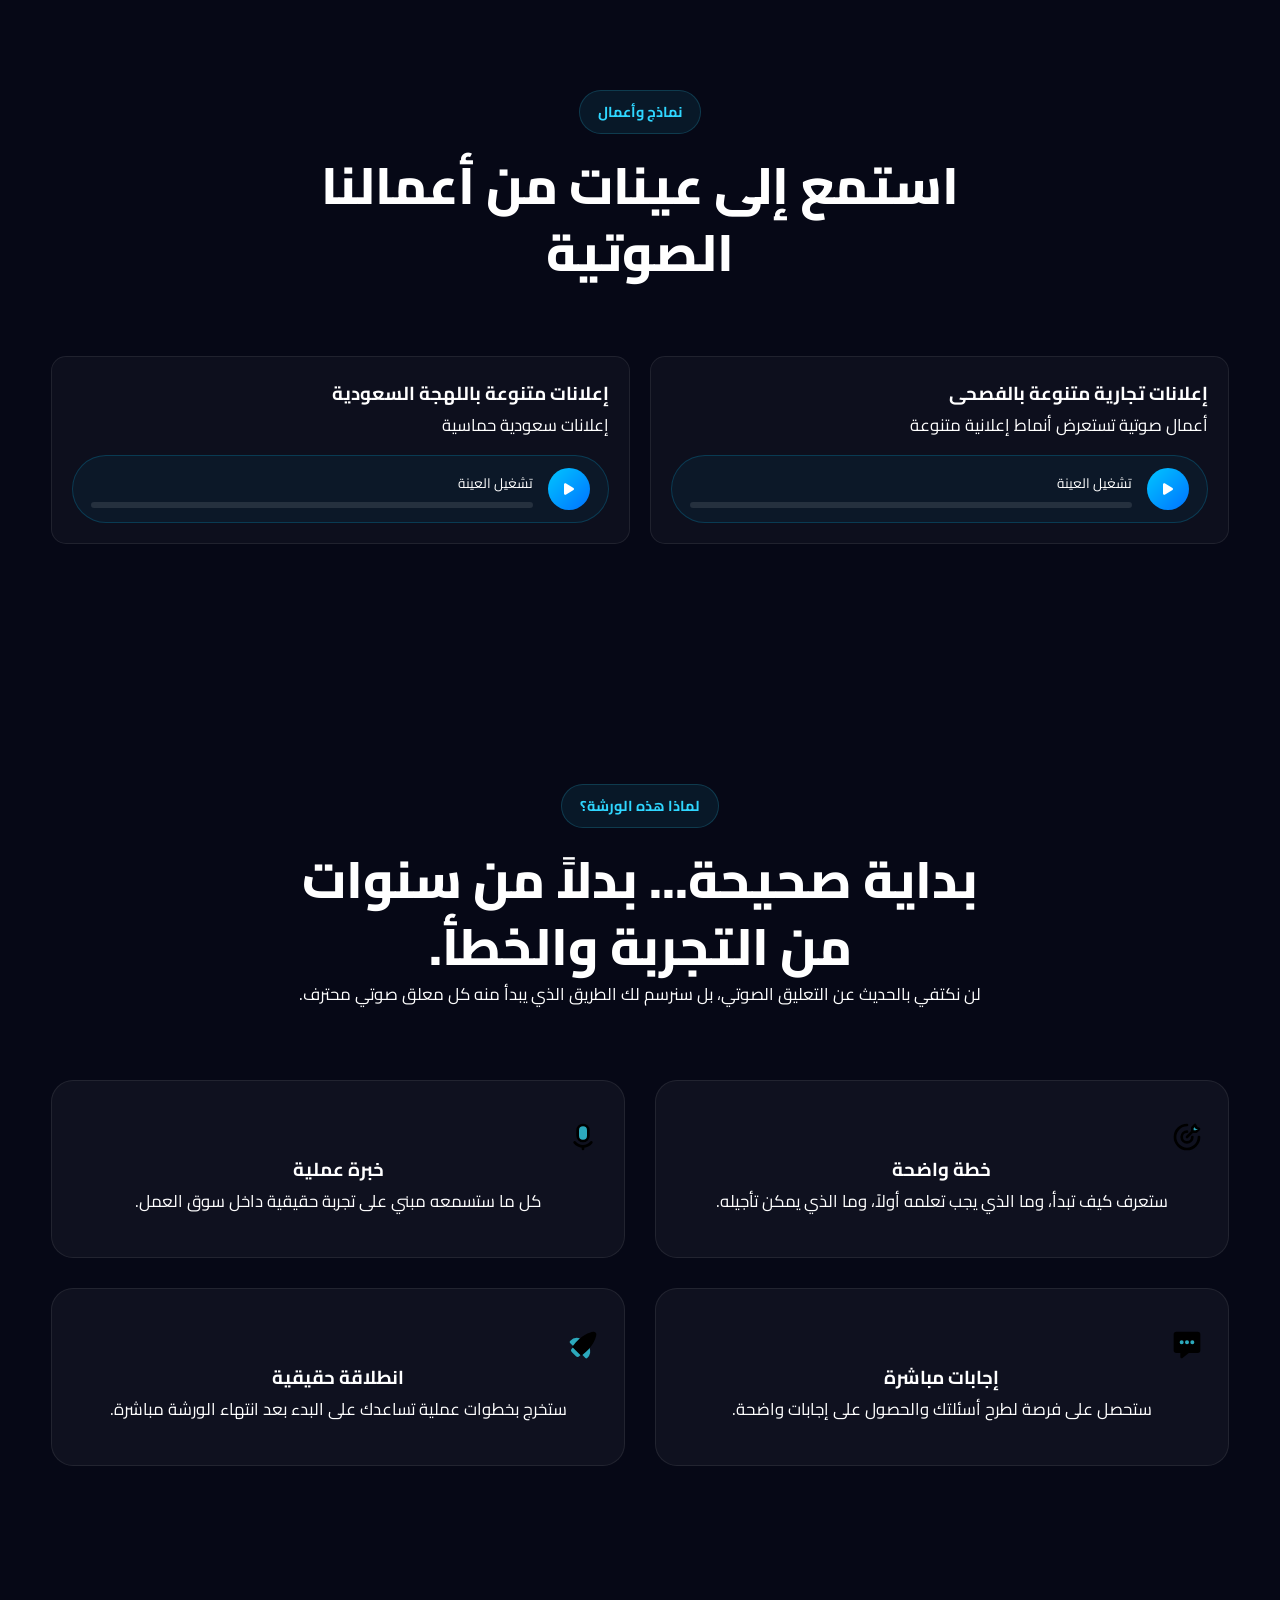
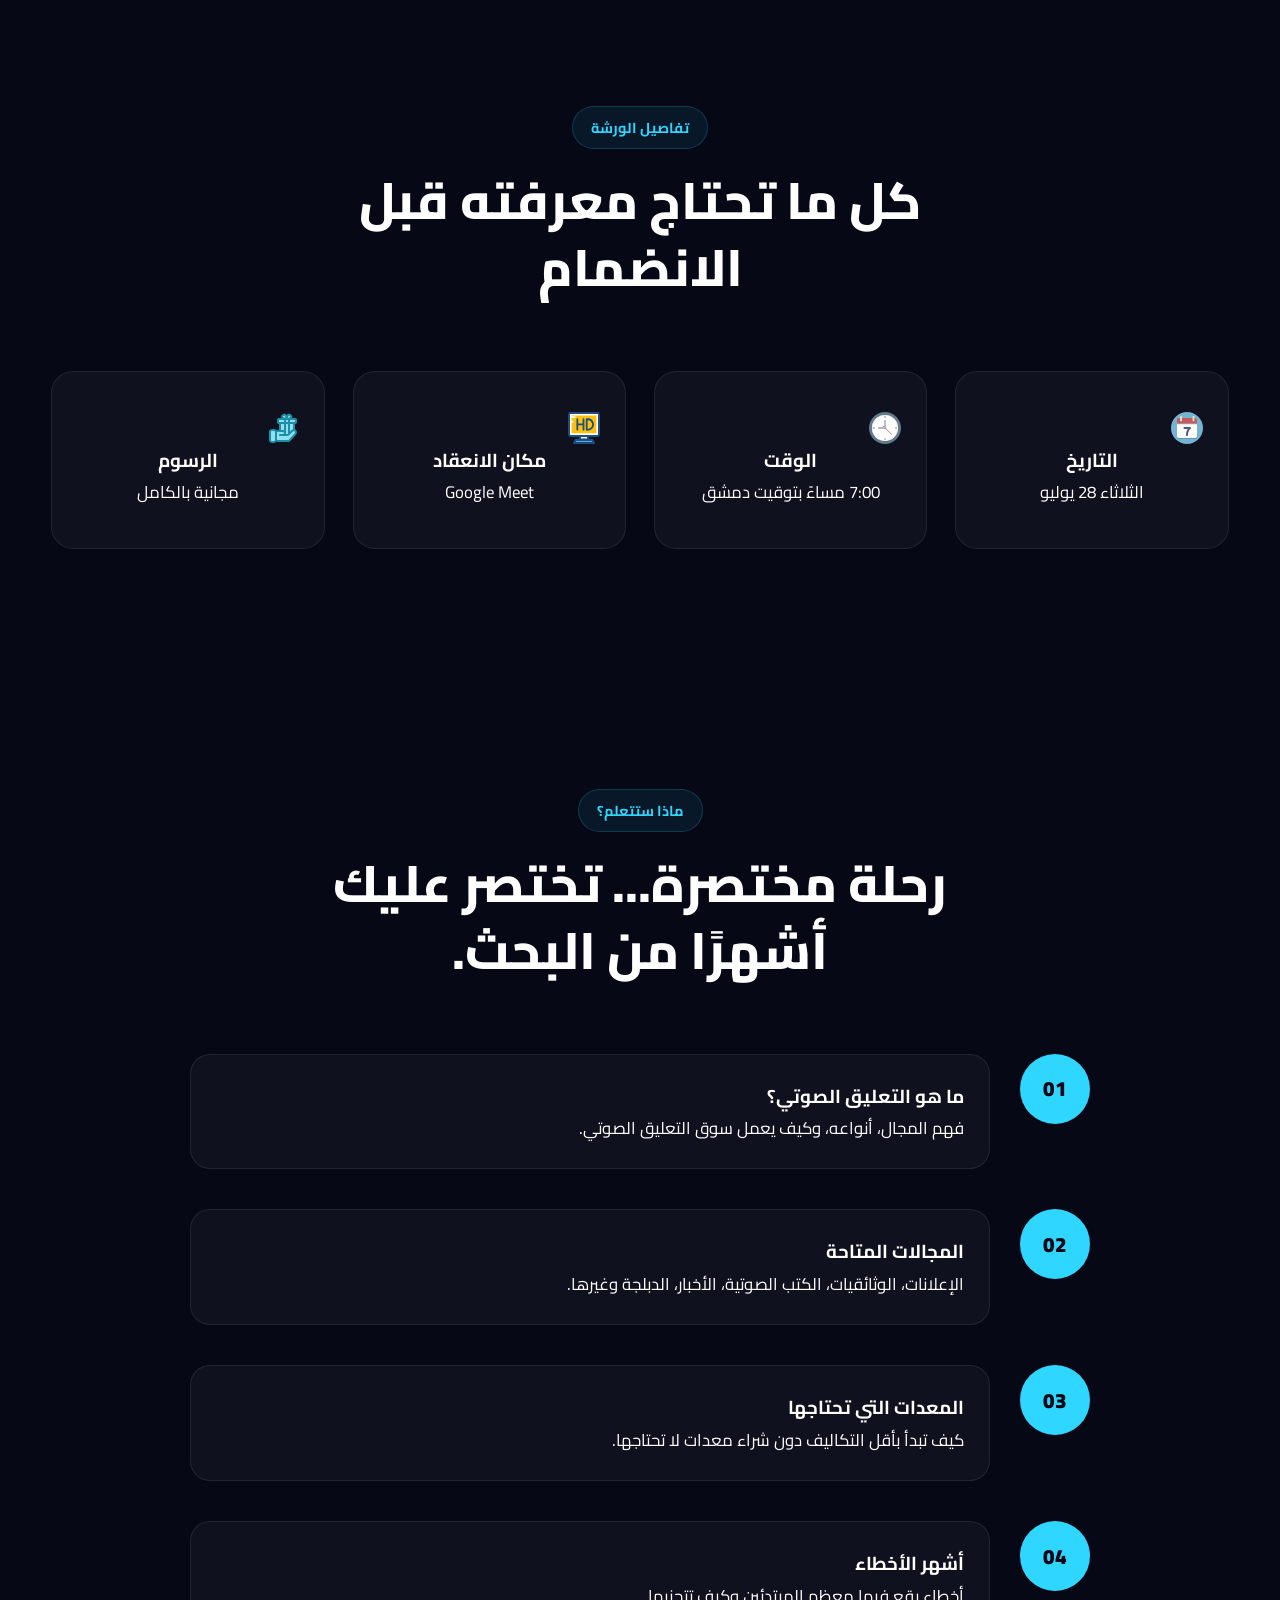
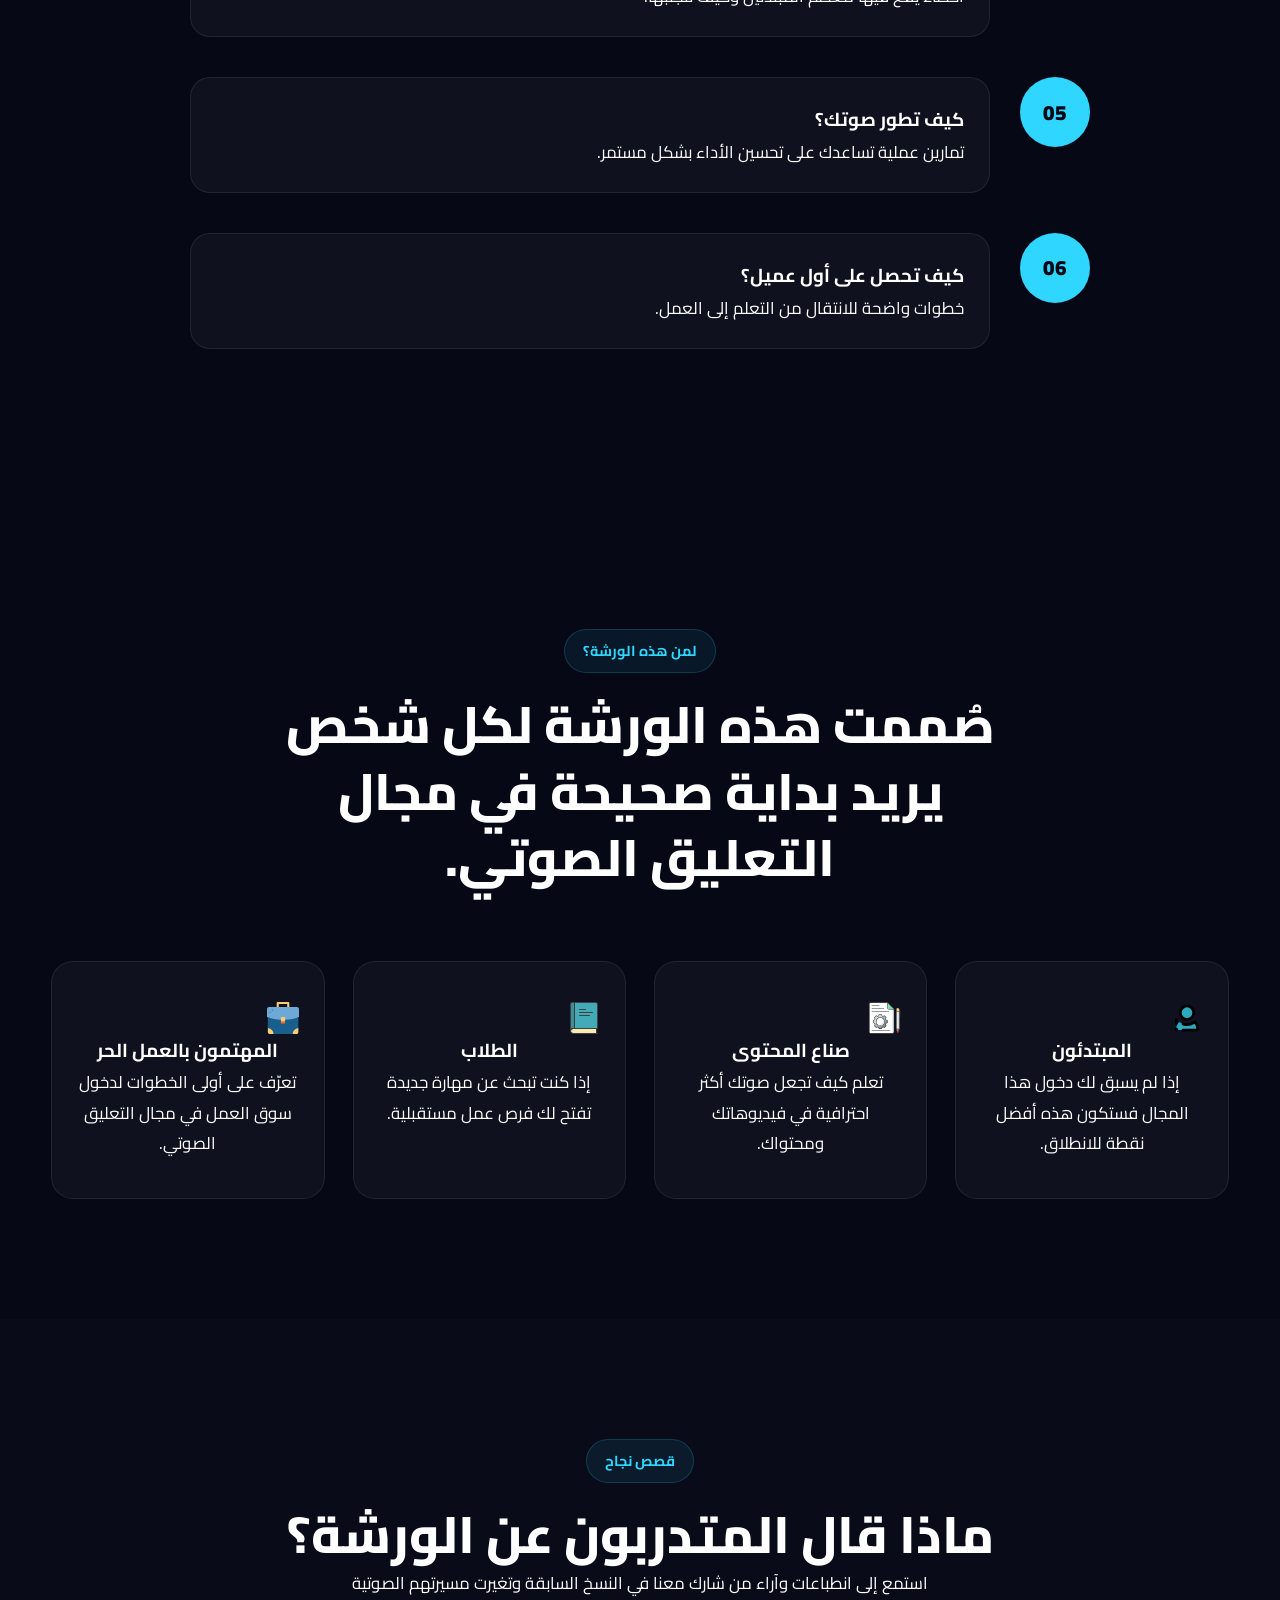
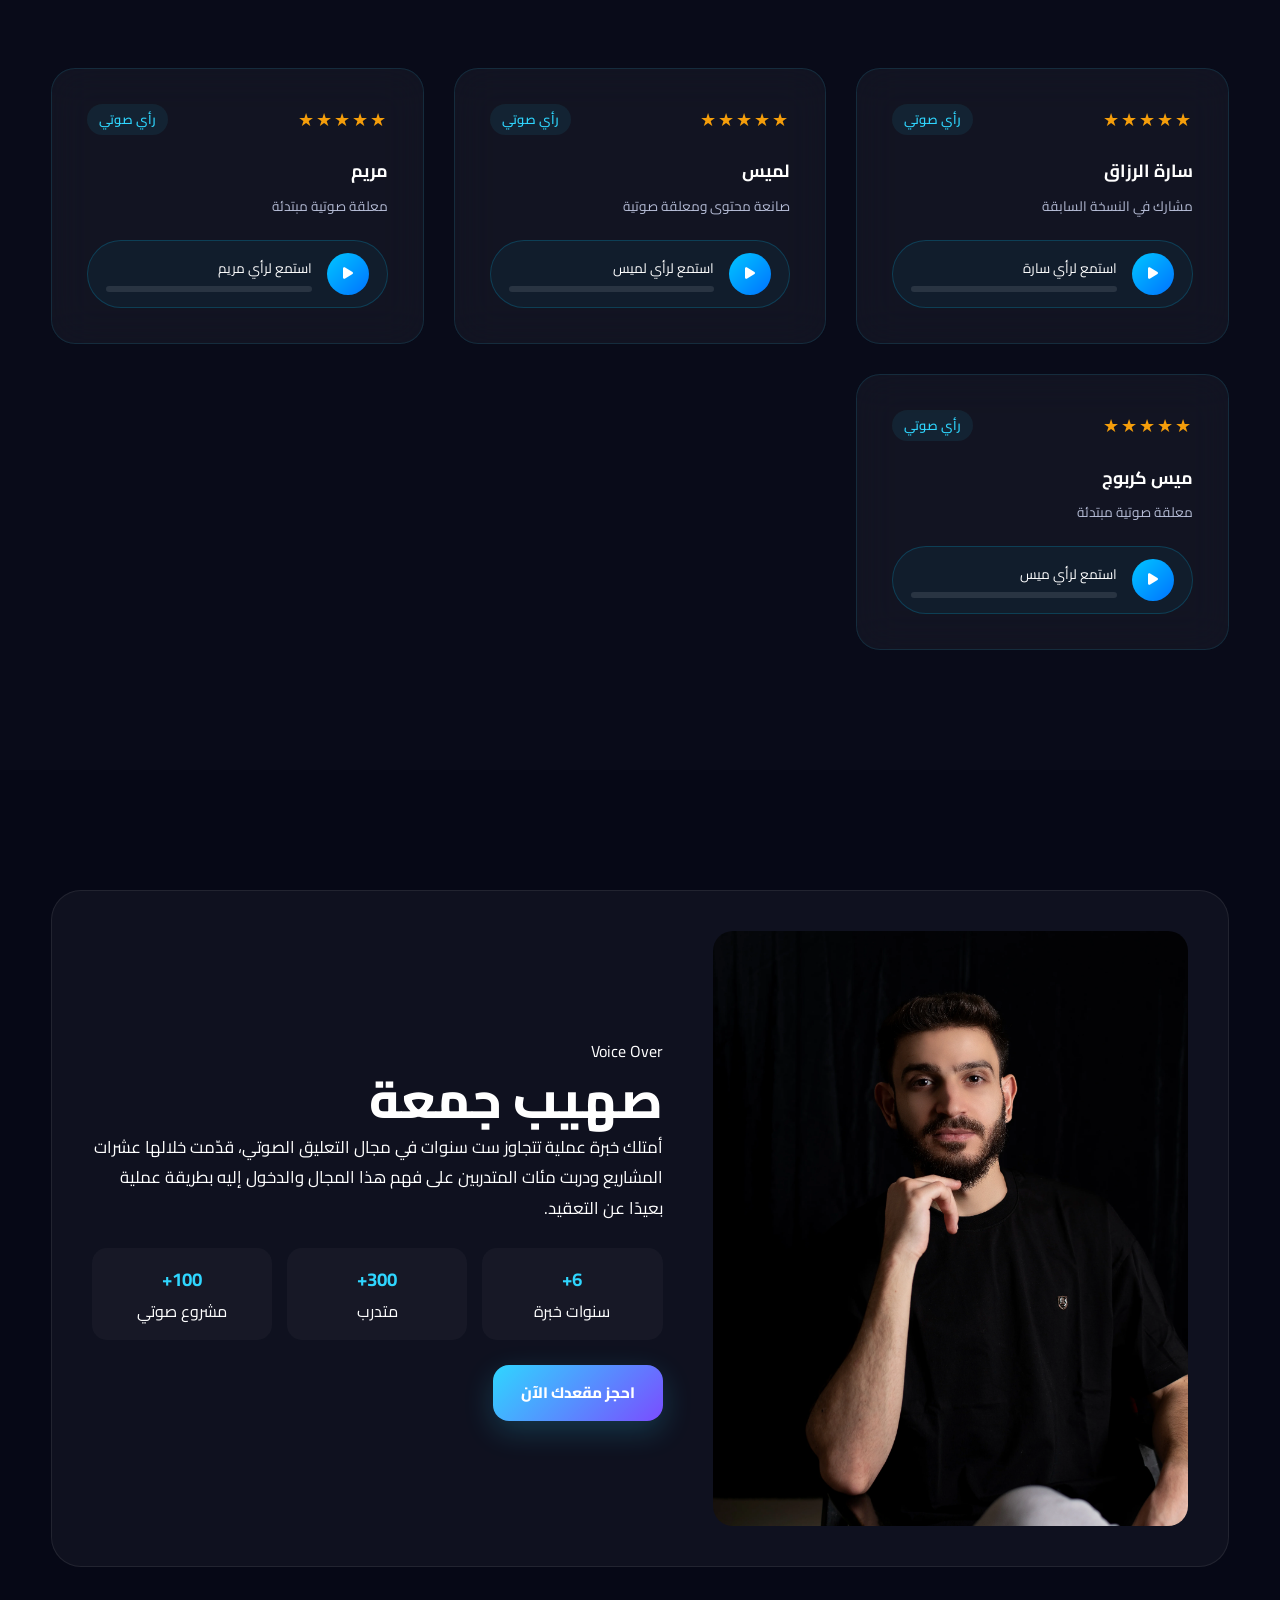
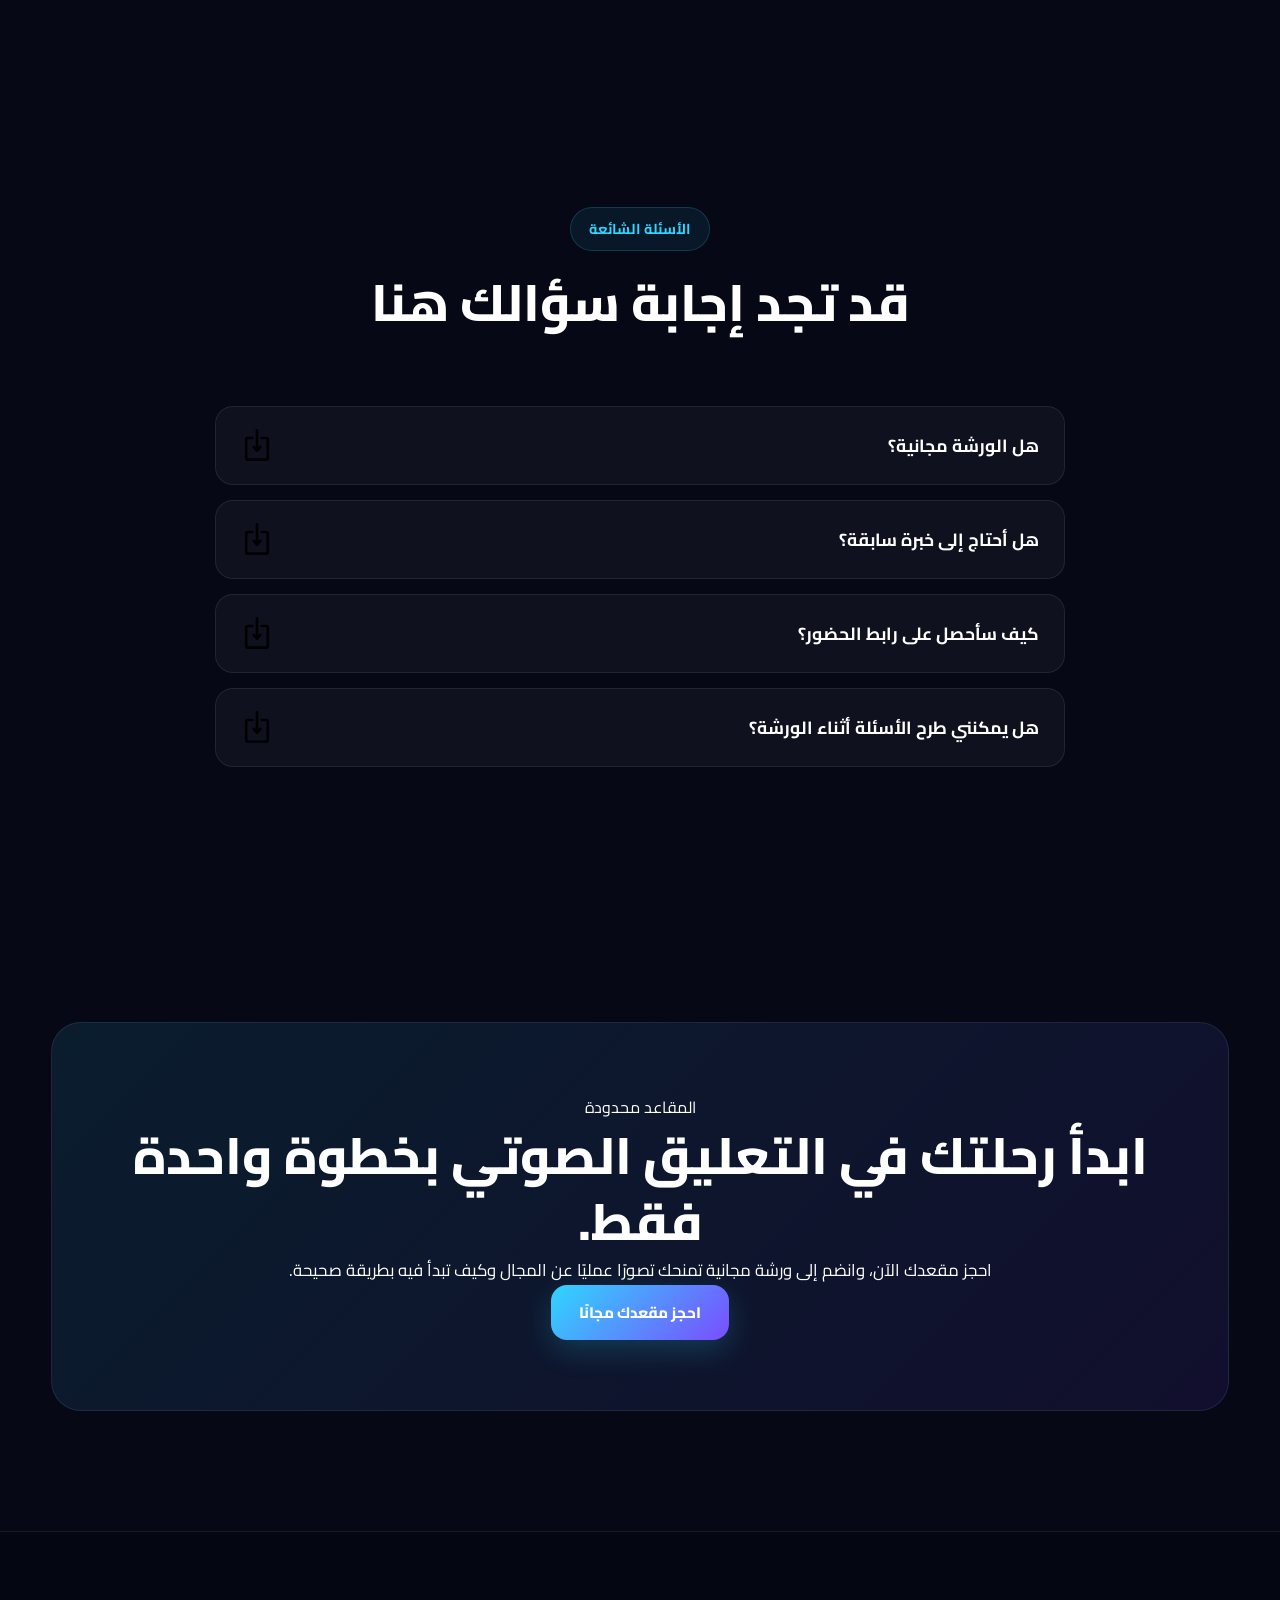
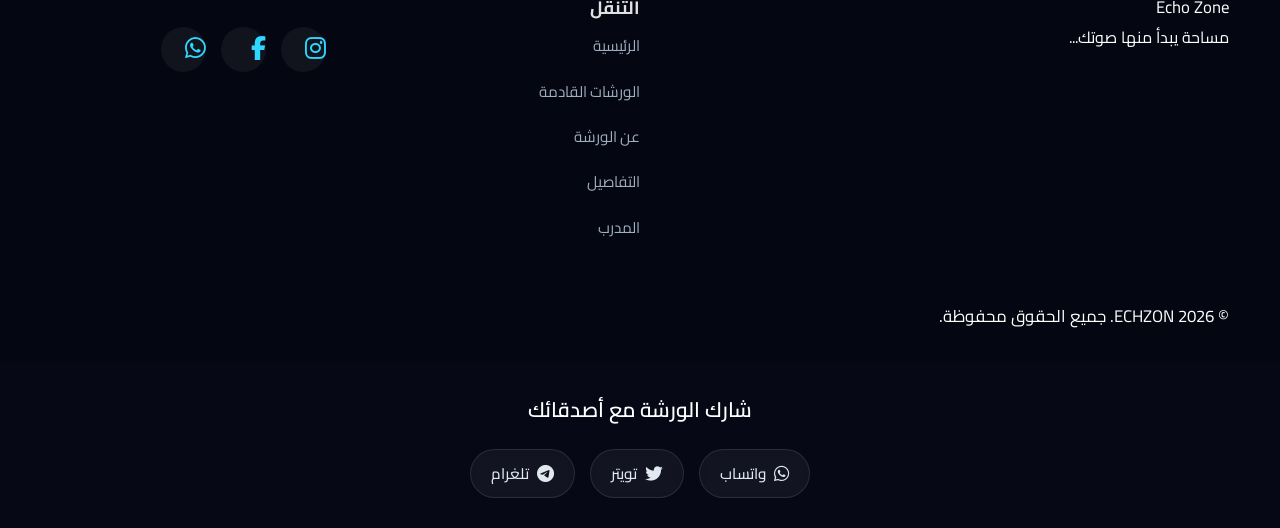
==== commit b36b1231: "Update index.html" ====
--- a/index.html
+++ b/index.html
@@ -93,8 +93,9 @@
 <canvas id="particleCanvas"></canvas>
 <header class="header">
 <div class="container">
-<a href="#hero" class="logo">
-<img src="assets/favicon.png" alt="ECHZON Logo">
+<a href="#hero" class="brand-logo" style="text-decoration: none; display: inline-flex; align-items: center; gap: 8px;">
+    <span style="font-family: 'Cairo', sans-serif; font-weight: 700; font-size: 1.5rem; letter-spacing: 2px; background: linear-gradient(135deg, #00d2ff, #3a7bd5); -webkit-background-clip: text; -webkit-text-fill-color: transparent;">ECHZON</span>
+    <i class="fas fa-wave-square" style="color: #00d2ff; font-size: 1.2rem;"></i>
 </a>
 <nav class="navbar" aria-label="القائمة الرئيسية">
 <a href="#hero">الرئيسية</a>
--- a/style.css
+++ b/style.css
@@ -554,4 +554,145 @@
 .testimonial-author span {
     color: var(--muted);
     font-size: 0.85rem;
-}+}
+/* تنسيق روابط التنقل والفوتر بشكل عصري */
+.footer-links, 
+div[class*="footer"] a {
+    display: inline-block;
+    color: #e0e0e0;
+    text-decoration: none;
+    margin-bottom: 10px;
+    font-size: 0.95rem;
+    transition: all 0.3s ease;
+}
+
+.footer-links a:hover, 
+div[class*="footer"] a:hover {
+    color: var(--primary, #00d2ff);
+    transform: translateX(-5px);
+    text-decoration: none;
+}
+
+/* تنظيم قائمة التنقل عمودياً */
+div:has(> a[href="#hero"]) {
+    display: flex;
+    flex-direction: column;
+    align-items: flex-start;
+    gap: 8px;
+}
+/* تنسيق وتلوين روابط التنقل والفوتر بشكل عصري متناسق مع الواجهة */
+.footer-links a, 
+div[class*="footer"] a {
+    color: #a0aec0; /* لون رمادي فاتح وراقي متناسق مع الخلفية الداكنة */
+    text-decoration: none;
+    margin-bottom: 10px;
+    font-size: 0.95rem;
+    transition: all 0.3s ease;
+}
+
+.footer-links a:hover, 
+div[class*="footer"] a:hover {
+    color: #38bdf8; /* لون أزرق مضيء وناعم يتناسب مع هوية الموقع عند تمرير الماوس */
+    transform: translateX(-5px);
+    text-decoration: none;
+}
+
+/* تنظيم قائمة التنقل عمودياً وبشكل أنيق */
+div:has(> a[href="#hero"]) {
+    display: flex;
+    flex-direction: column;
+    align-items: flex-start;
+    gap: 8px;
+}
+/* تنسيق قسم مشاركة الورشة بشكل عصري وأنيق */
+.share-section {
+    padding: 30px 0;
+    text-align: center;
+}
+
+.share-section h3 {
+    color: #ffffff;
+    font-size: 1.3rem;
+    margin-bottom: 20px;
+    font-weight: 600;
+}
+
+.share-buttons {
+    display: flex;
+    justify-content: center;
+    align-items: center;
+    gap: 15px;
+    flex-wrap: wrap;
+}
+
+.share-btn {
+    display: inline-flex;
+    align-items: center;
+    gap: 8px;
+    padding: 10px 20px;
+    background: rgba(255, 255, 255, 0.05);
+    border: 1px solid rgba(255, 255, 255, 0.1);
+    border-radius: 50px;
+    color: #e2e8f0 !important;
+    text-decoration: none !important;
+    font-size: 0.95rem;
+    font-weight: 500;
+    transition: all 0.3s ease;
+    backdrop-filter: blur(5px);
+}
+
+.share-btn i {
+    font-size: 1.1rem;
+}
+
+/* ألوان مخصصة عند تمرير الماوس فوق كل زر */
+.share-btn.whatsapp:hover {
+    background: rgba(37, 211, 102, 0.15);
+    border-color: #25D366;
+    color: #25D366 !important;
+    transform: translateY(-3px);
+    box-shadow: 0 5px 15px rgba(37, 211, 102, 0.2);
+}
+
+.share-btn.twitter:hover {
+    background: rgba(29, 161, 242, 0.15);
+    border-color: #1DA1F2;
+    color: #1DA1F2 !important;
+    transform: translateY(-3px);
+    box-shadow: 0 5px 15px rgba(29, 161, 242, 0.2);
+}
+
+.share-btn.telegram:hover {
+    background: rgba(0, 136, 204, 0.15);
+    border-color: #0088cc;
+    color: #0088cc !important;
+    transform: translateY(-3px);
+    box-shadow: 0 5px 15px rgba(0, 136, 204, 0.2);
+}
+/* تنسيق الشعار ليصبح شفافاً، عصرياً، ومتناسقاً مع الهيدر */
+header img, 
+.logo img, 
+nav img {
+    background: transparent !important;
+    border: none !important;
+    box-shadow: none !important;
+    max-height: 45px; /* ضبط الارتفاع ليكون مناسباً للهيدر */
+    width: auto;
+    object-fit: contain;
+    transition: transform 0.3s ease;
+}
+
+header img:hover, 
+.logo img:hover {
+    transform: scale(1.05);
+}
+/* إخفاء الخلفية السوداء المدمجة في ملف الشعار باستخدام خاصية المزج */
+header img, 
+.logo img, 
+nav img {
+    mix-blend-mode: screen; /* تقوم بإزالة اللون الأسود تماماً وإظهار العناصر البيضاء/الفاتحة فقط */
+    background: transparent !important;
+    max-height: 45px;
+    width: auto;
+    object-fit: contain;
+}
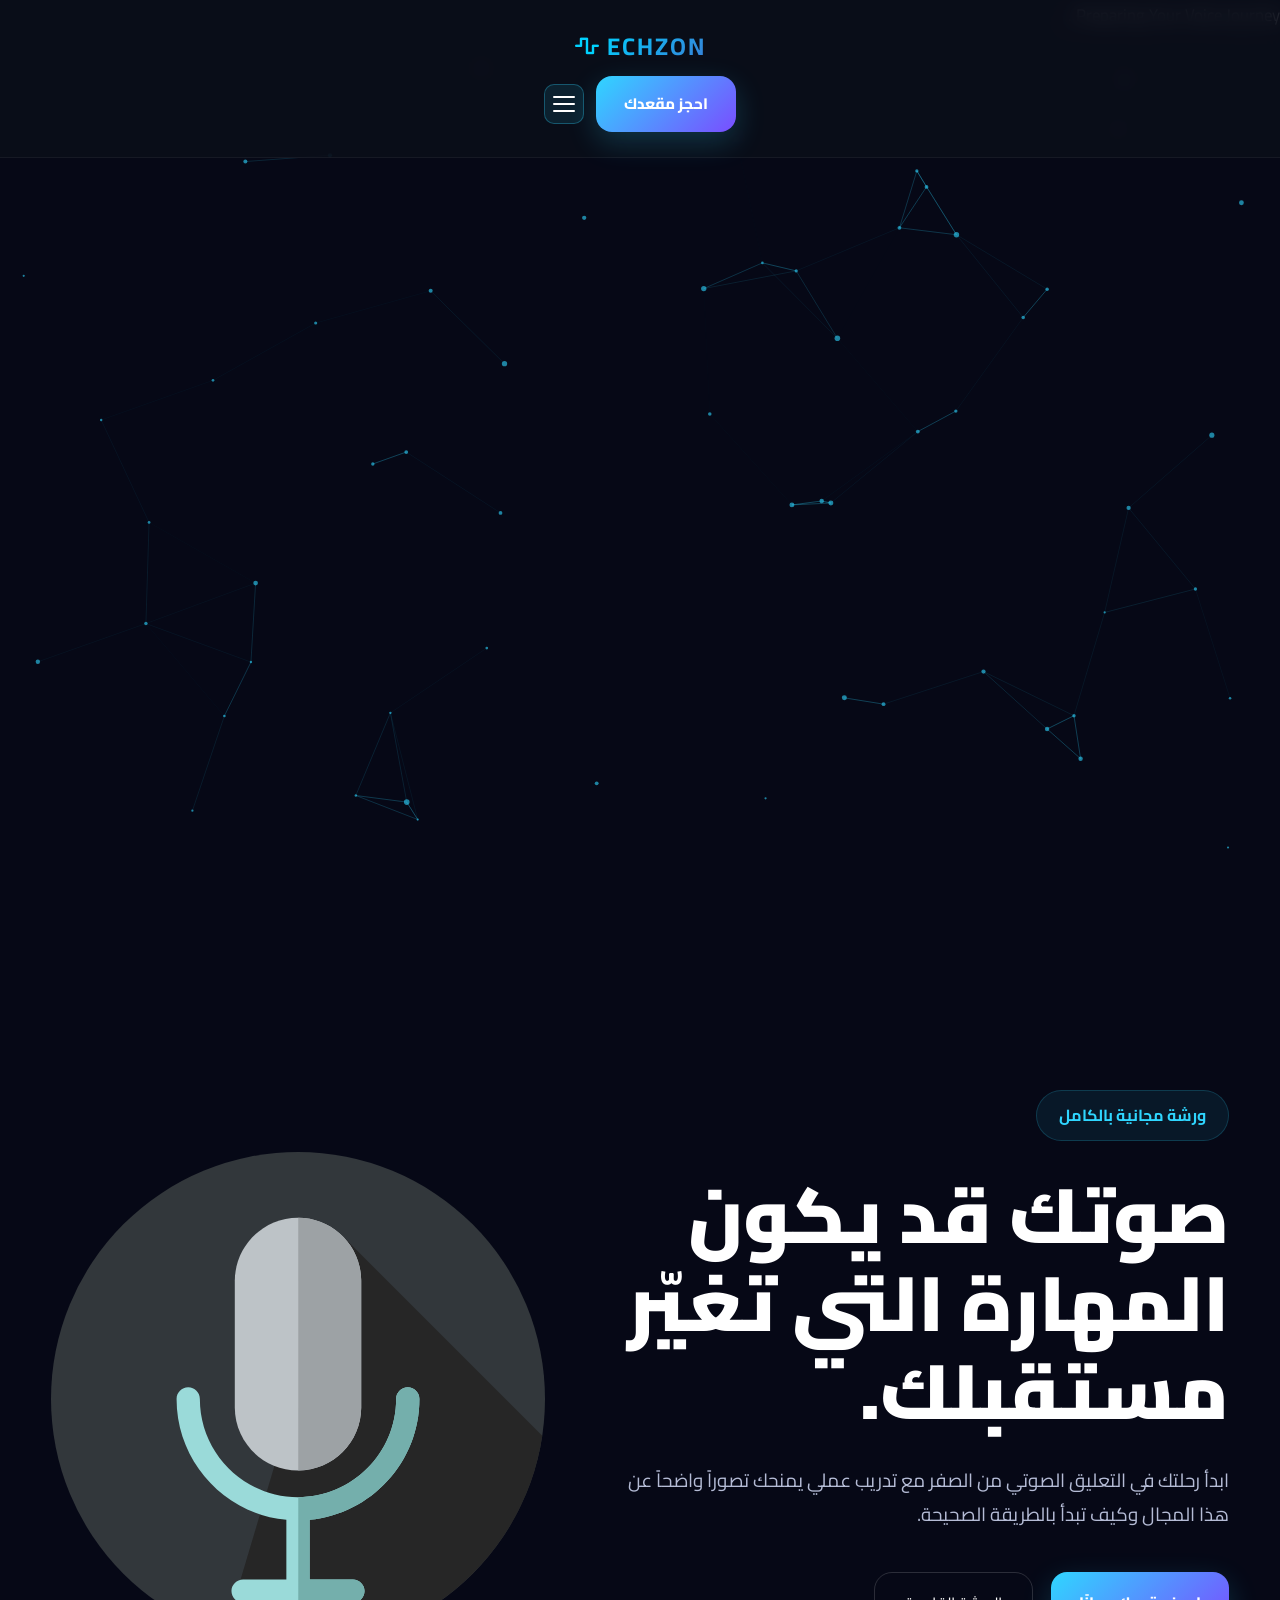
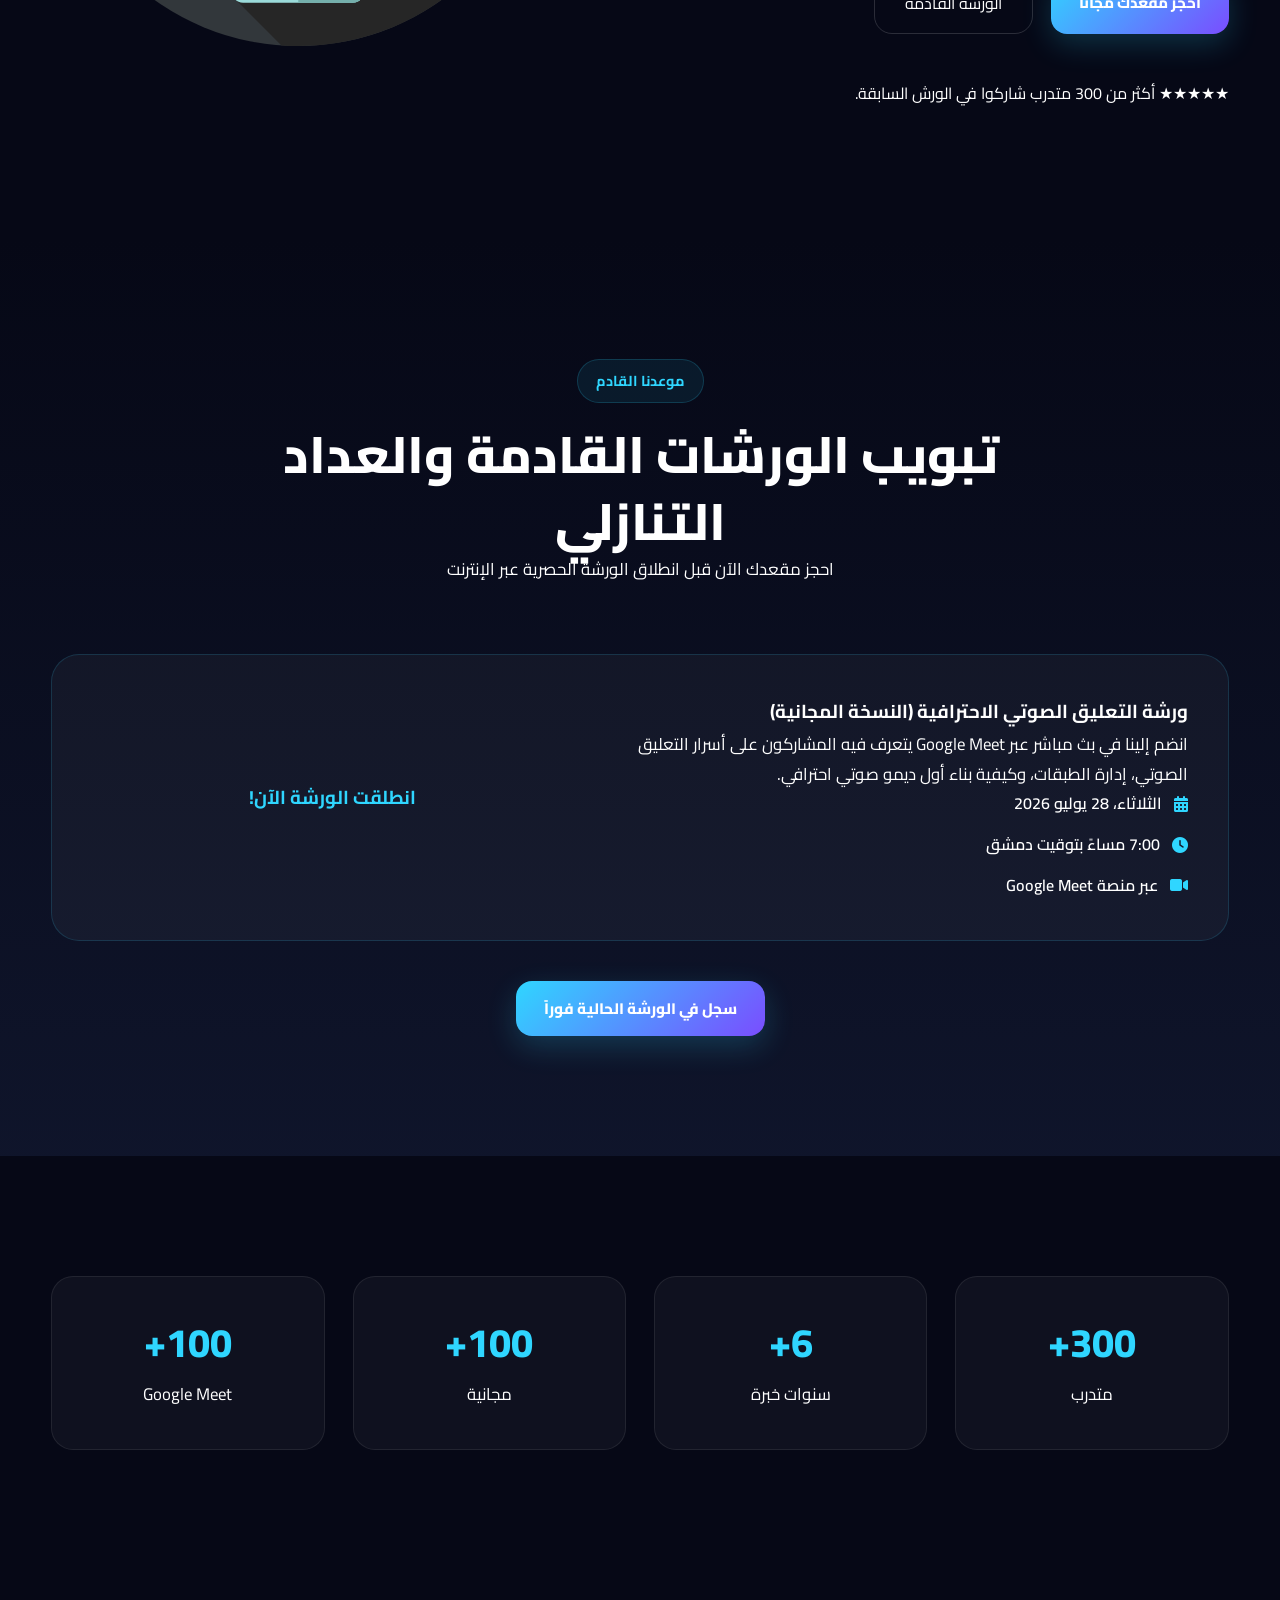
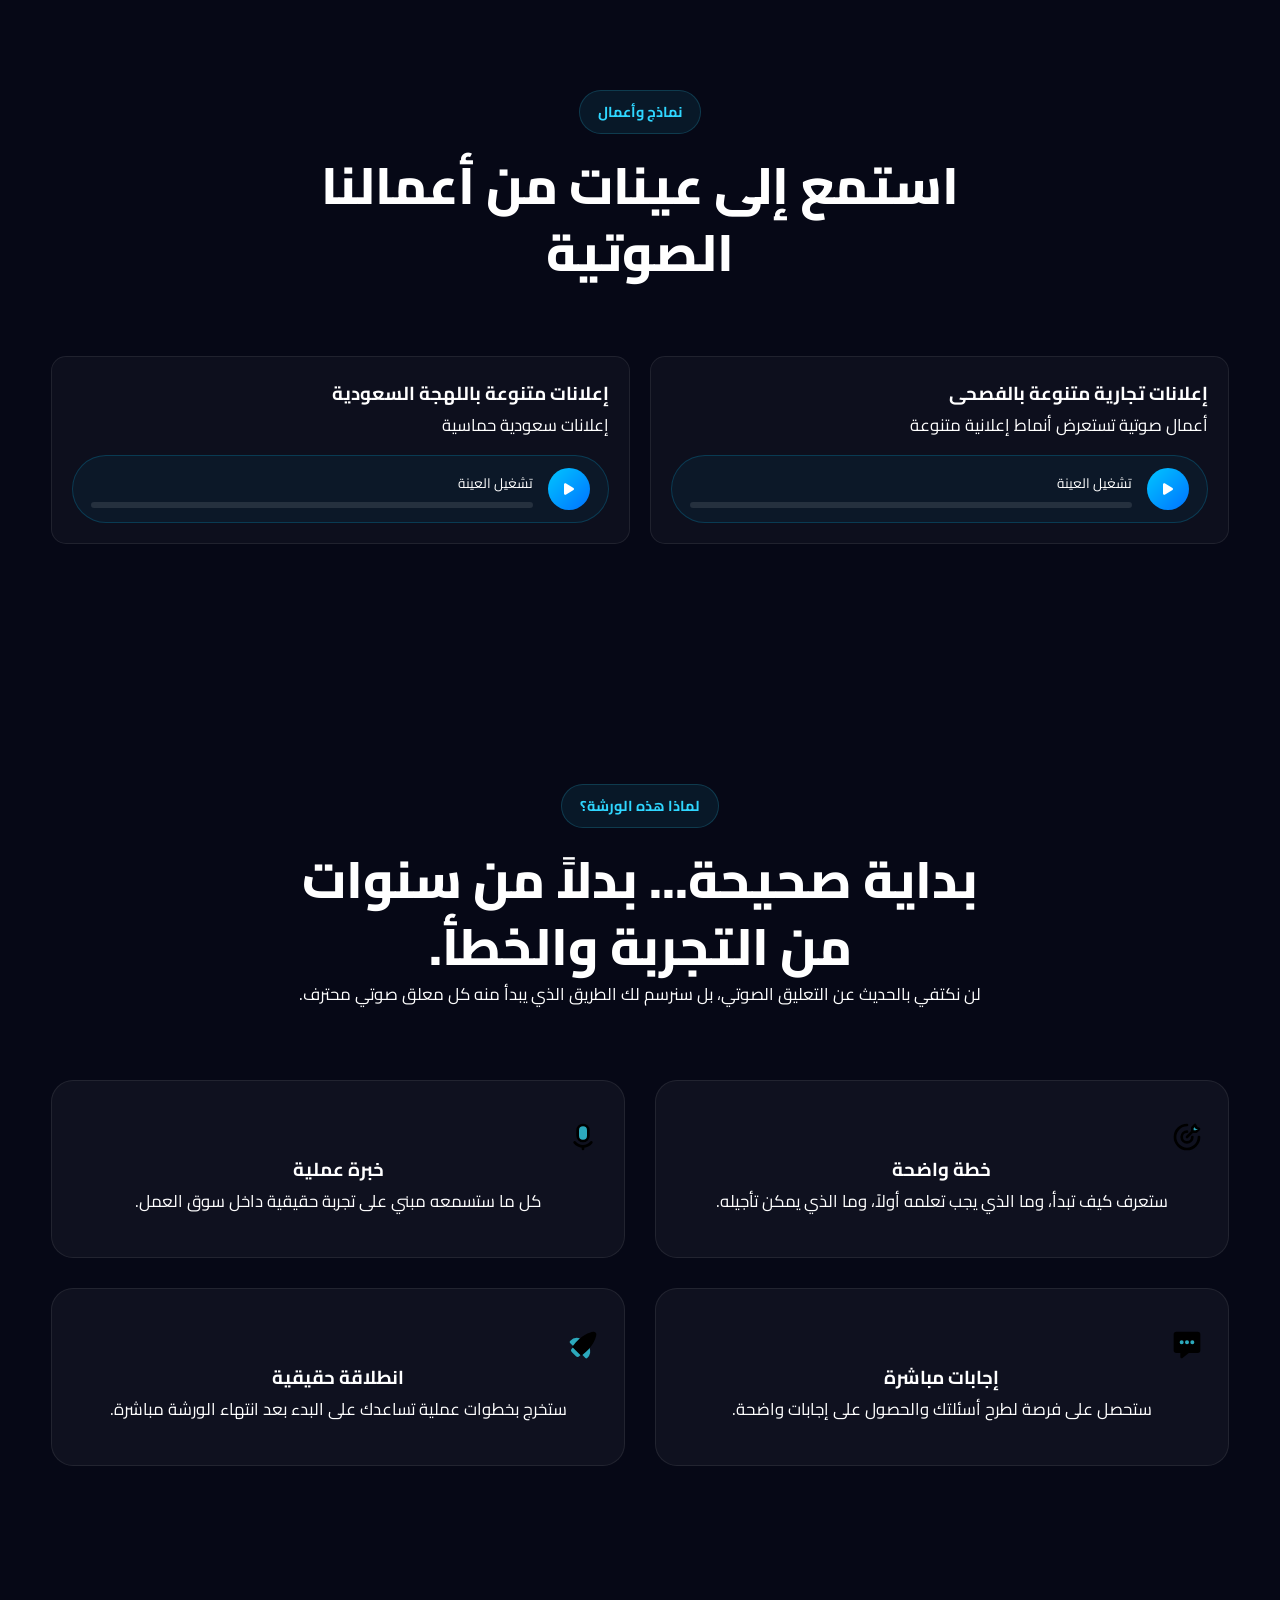
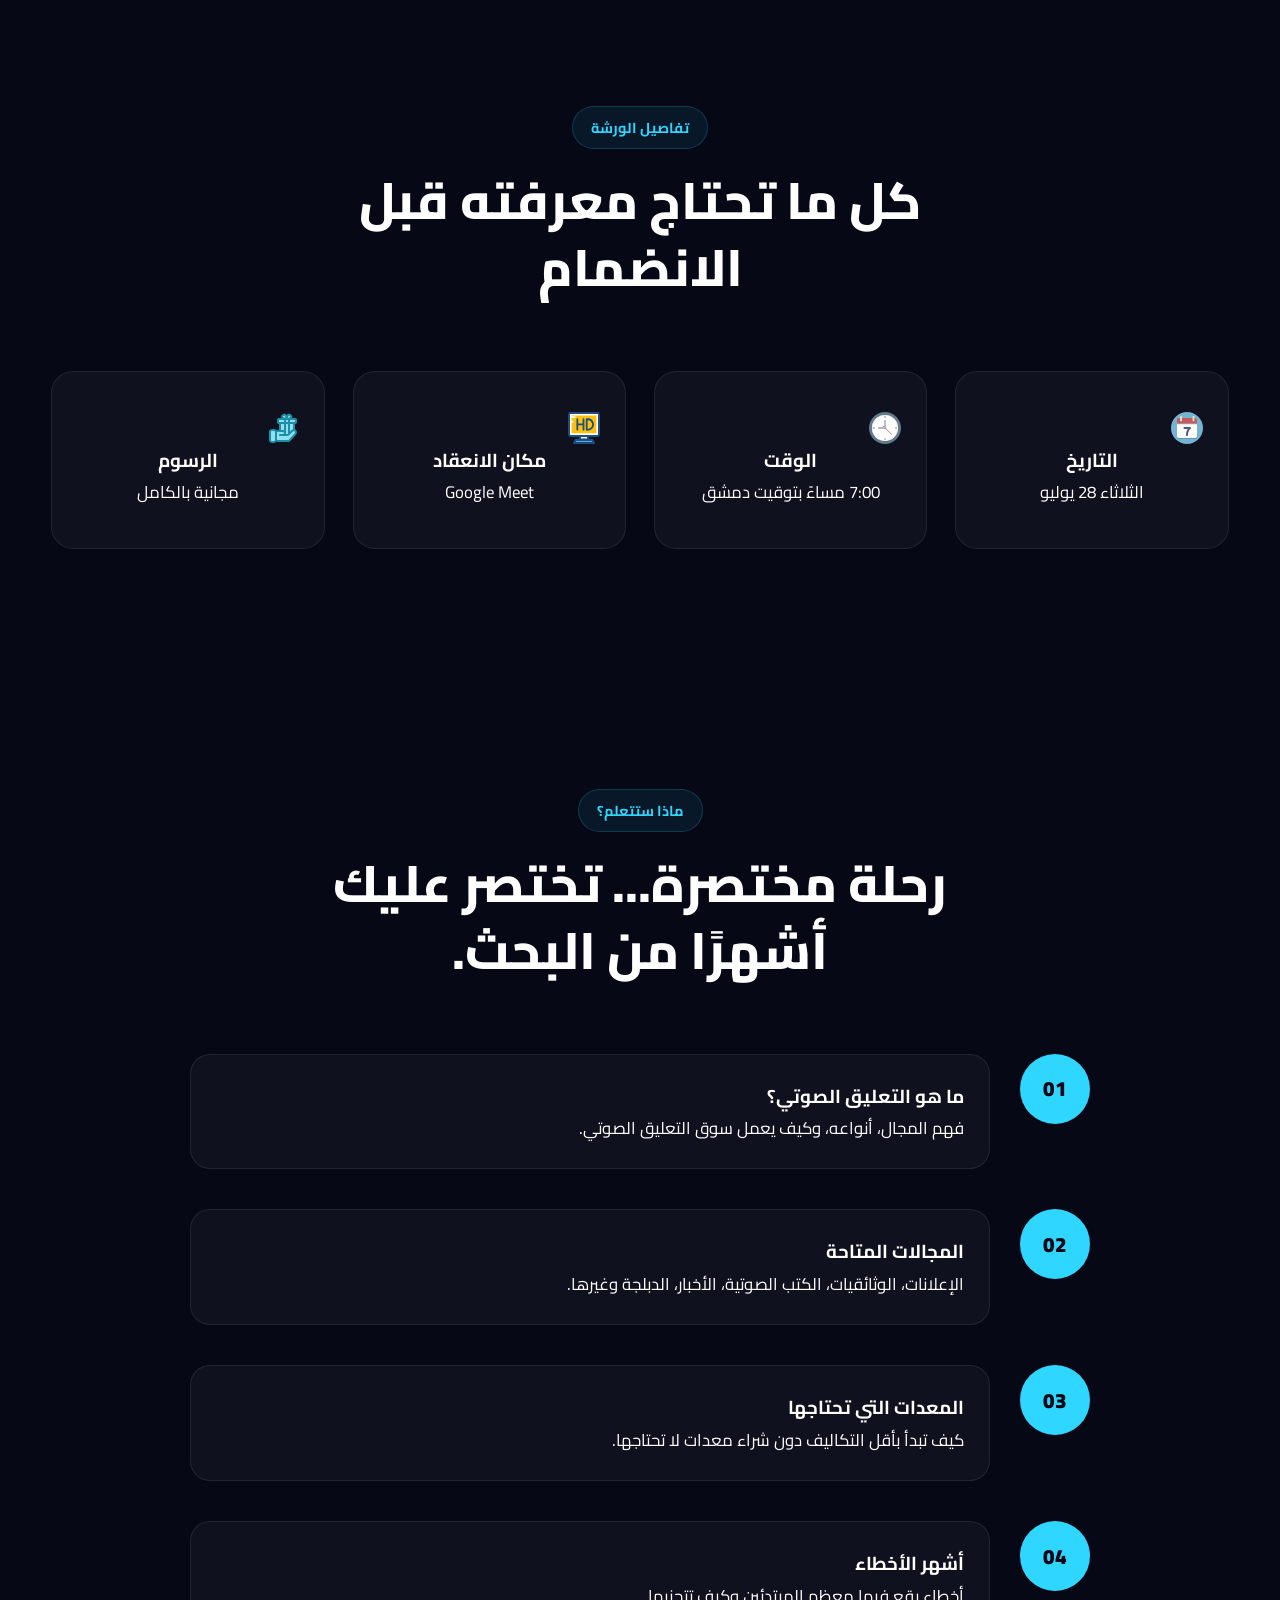
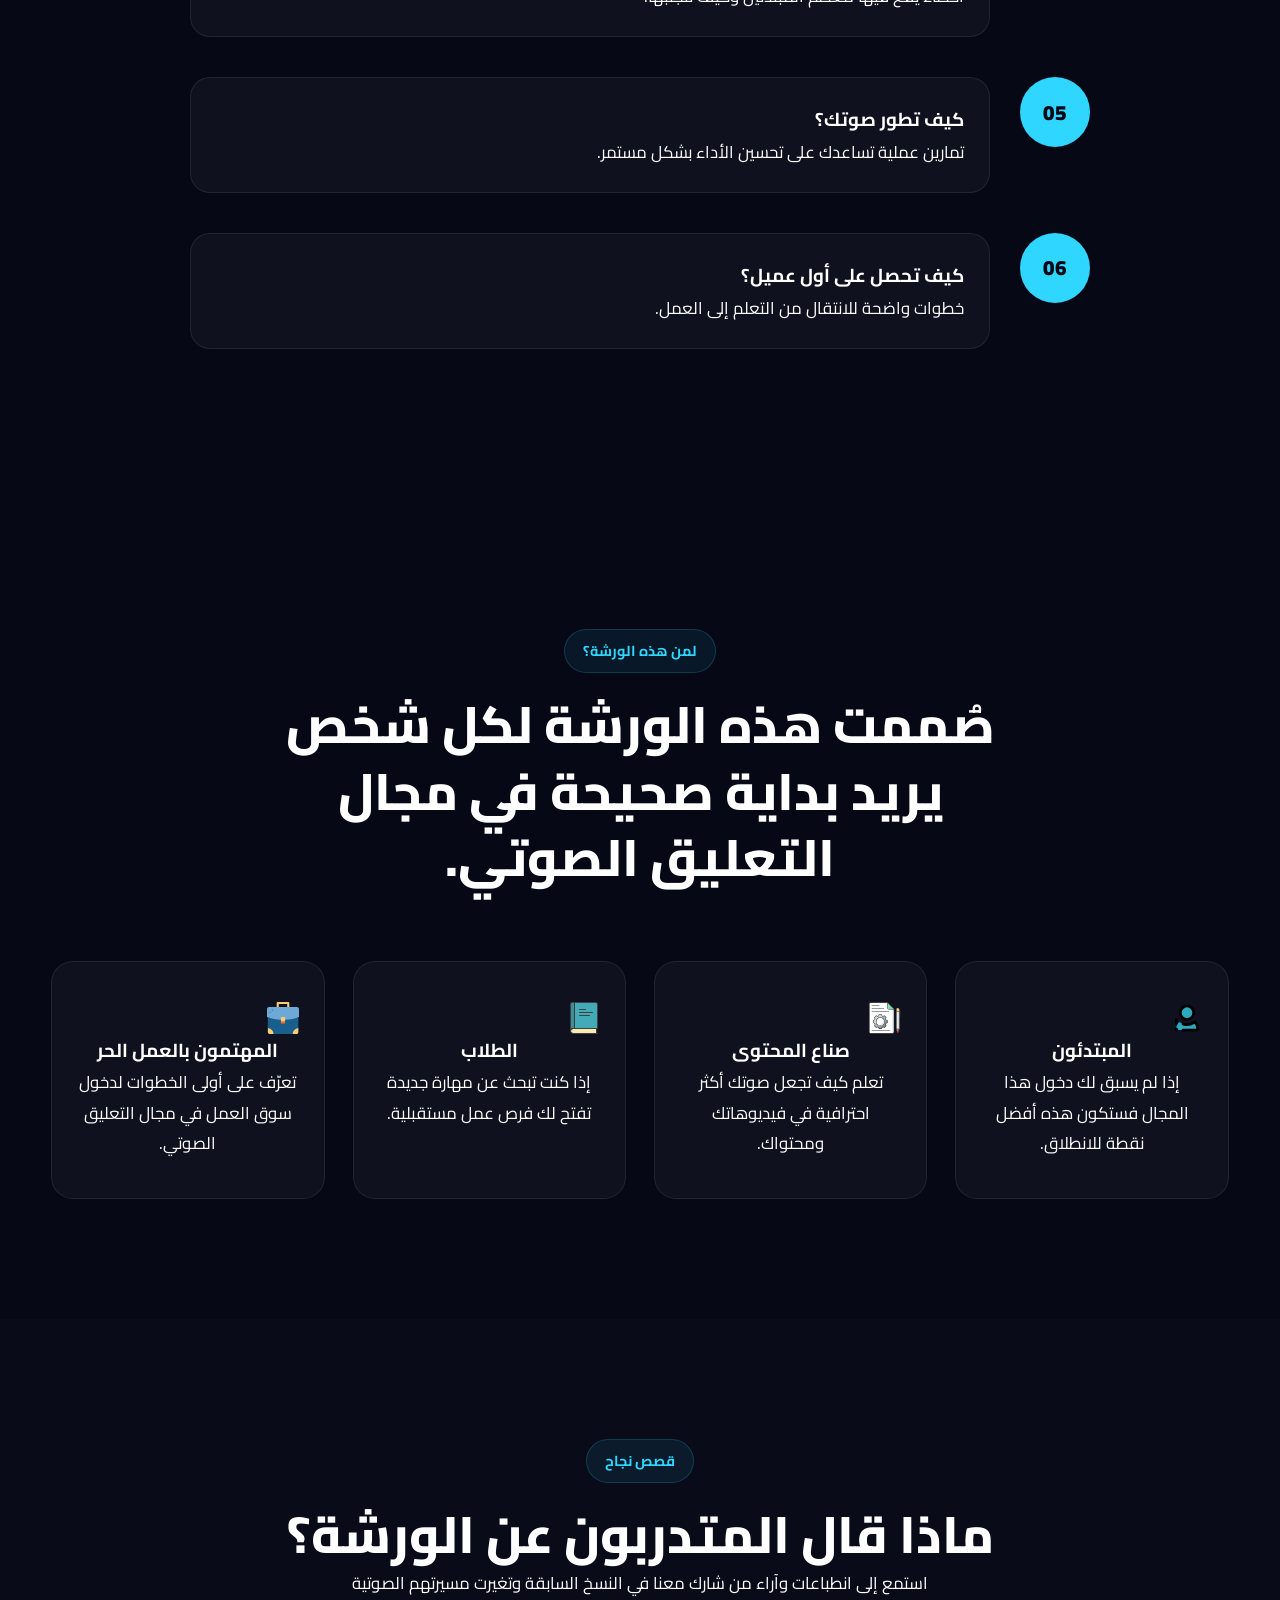
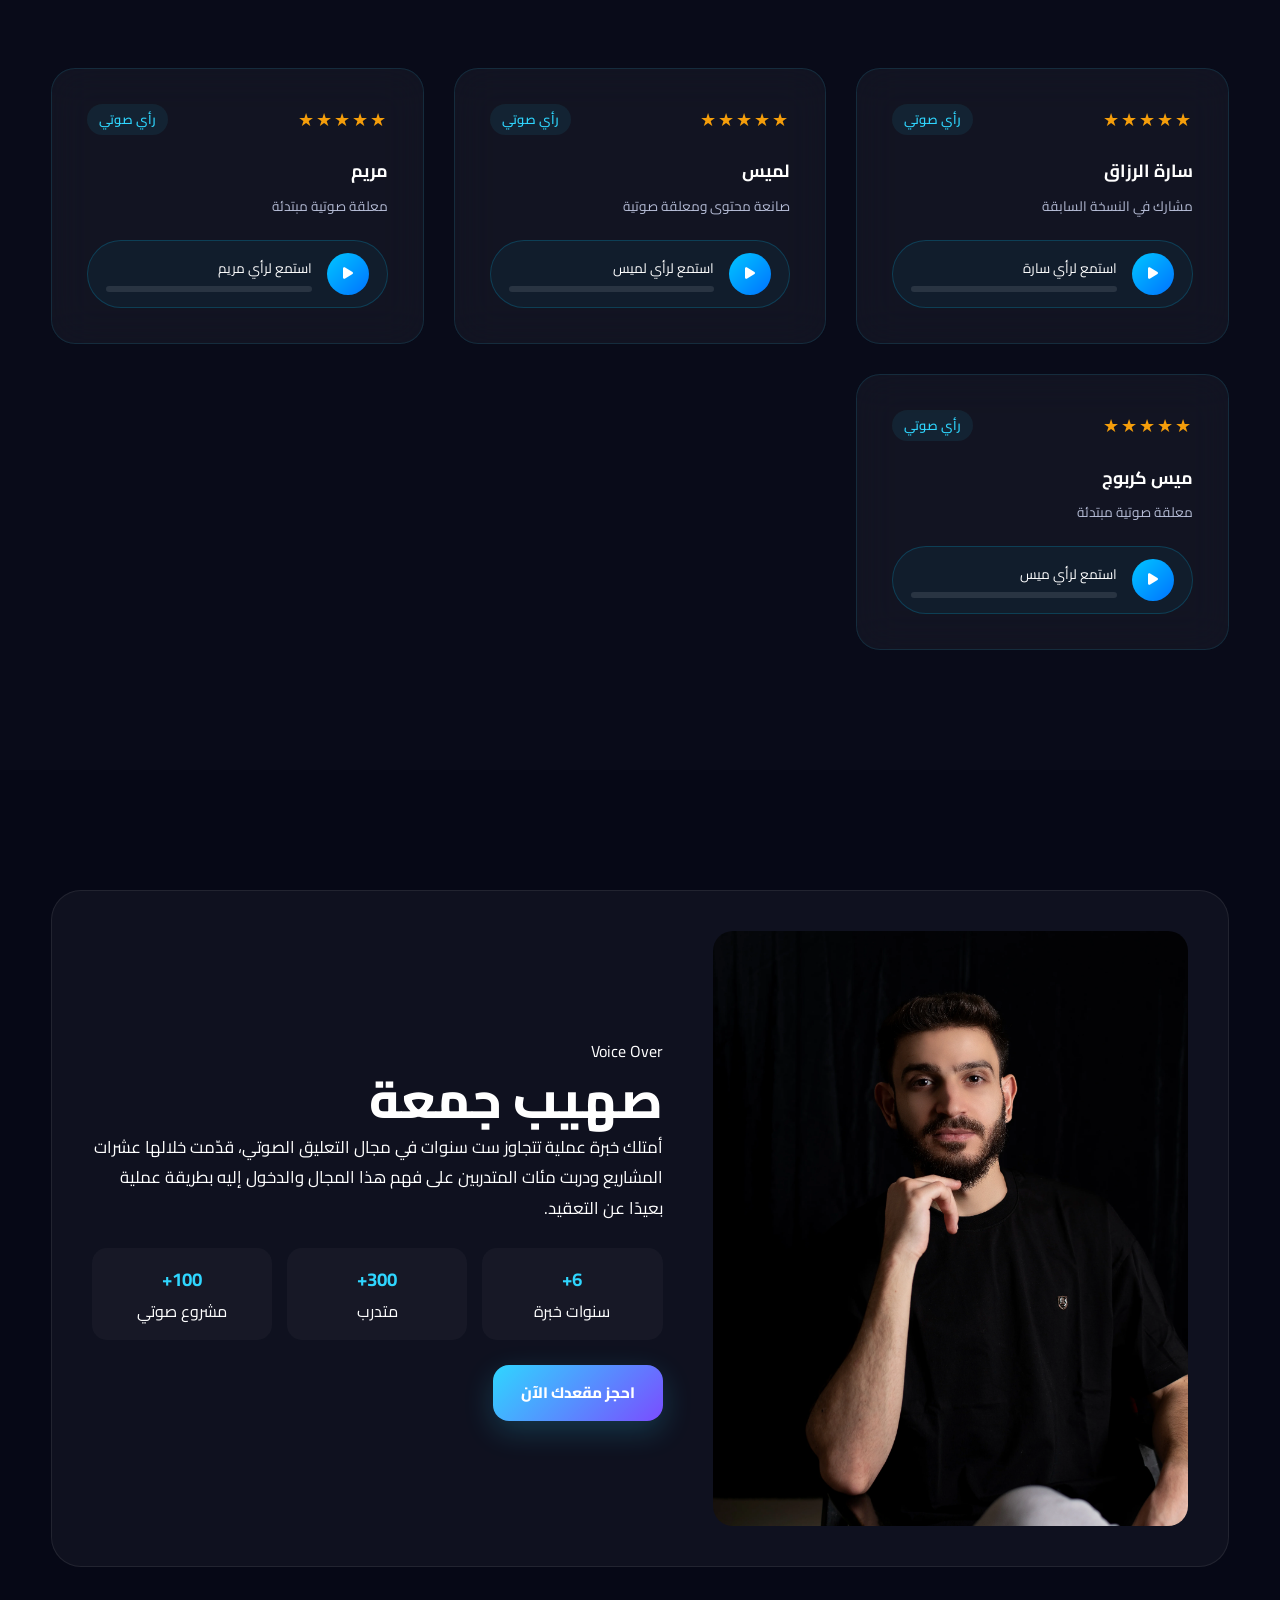
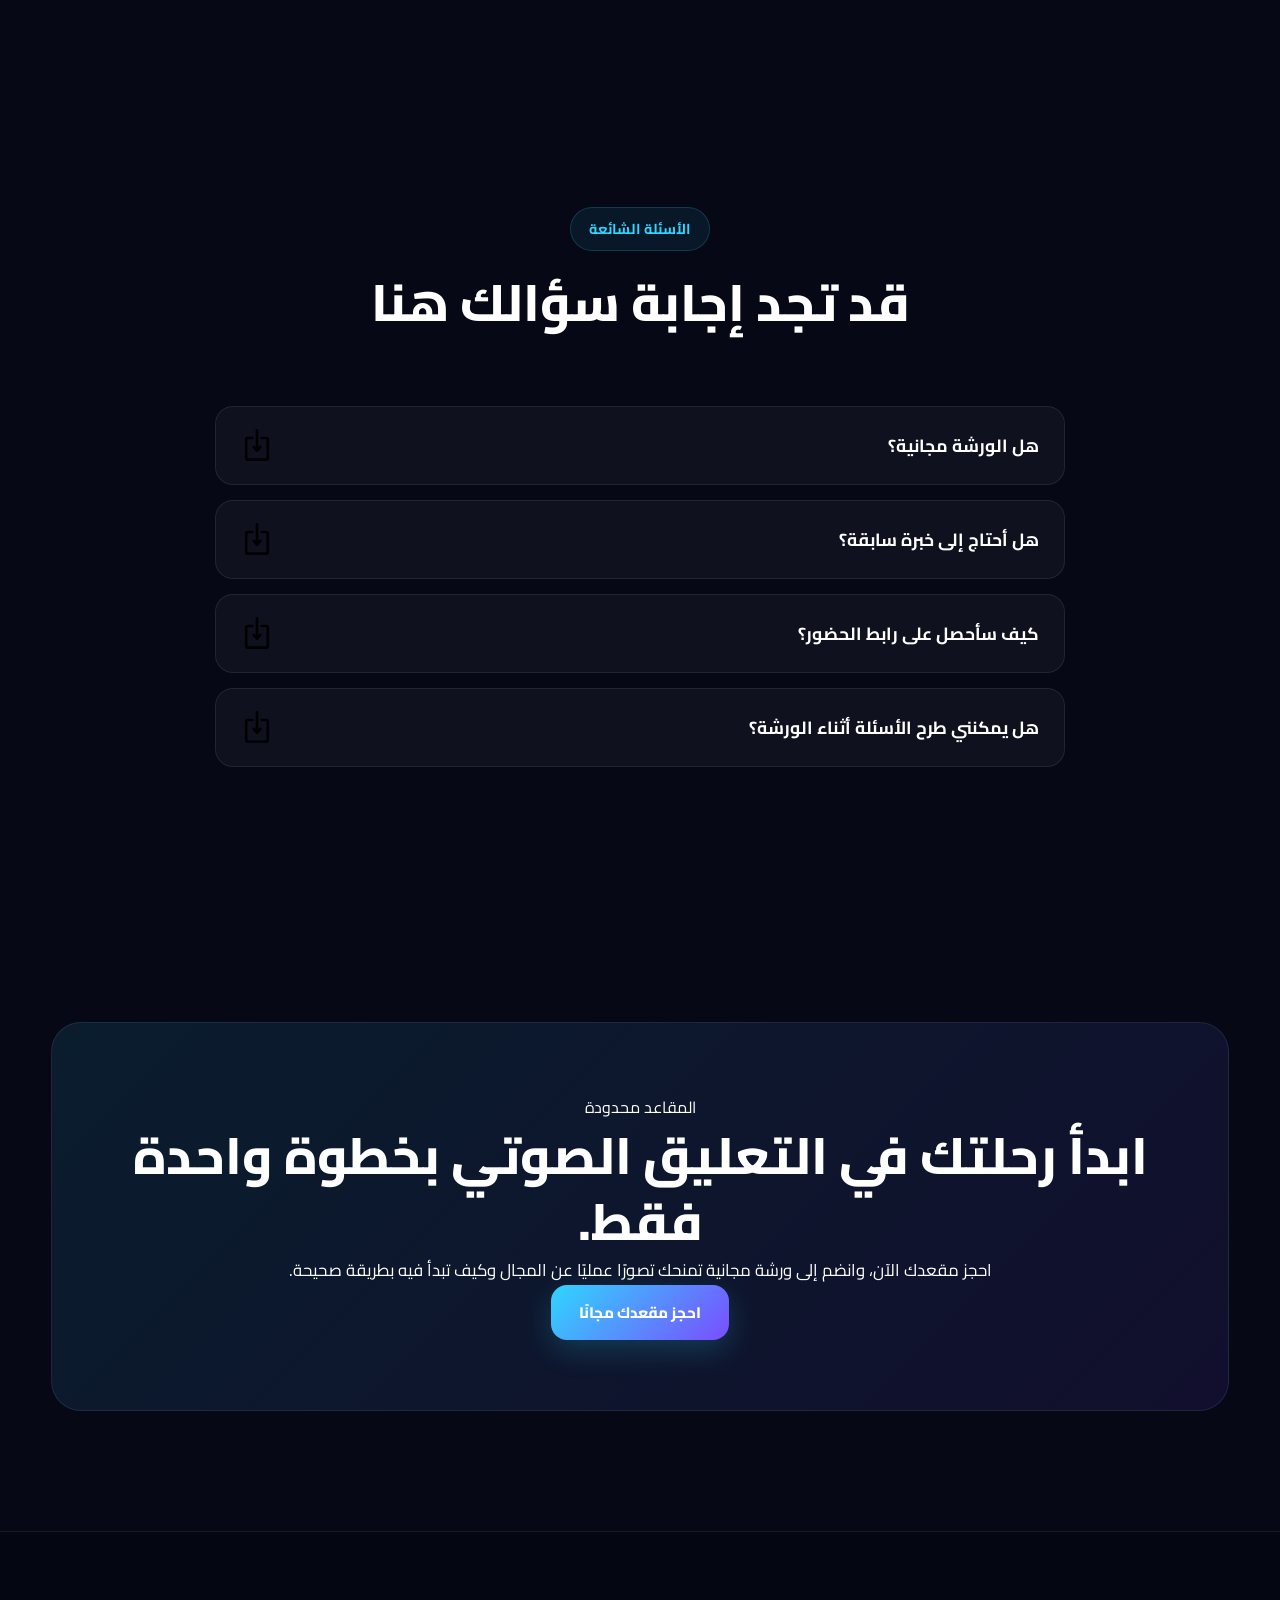
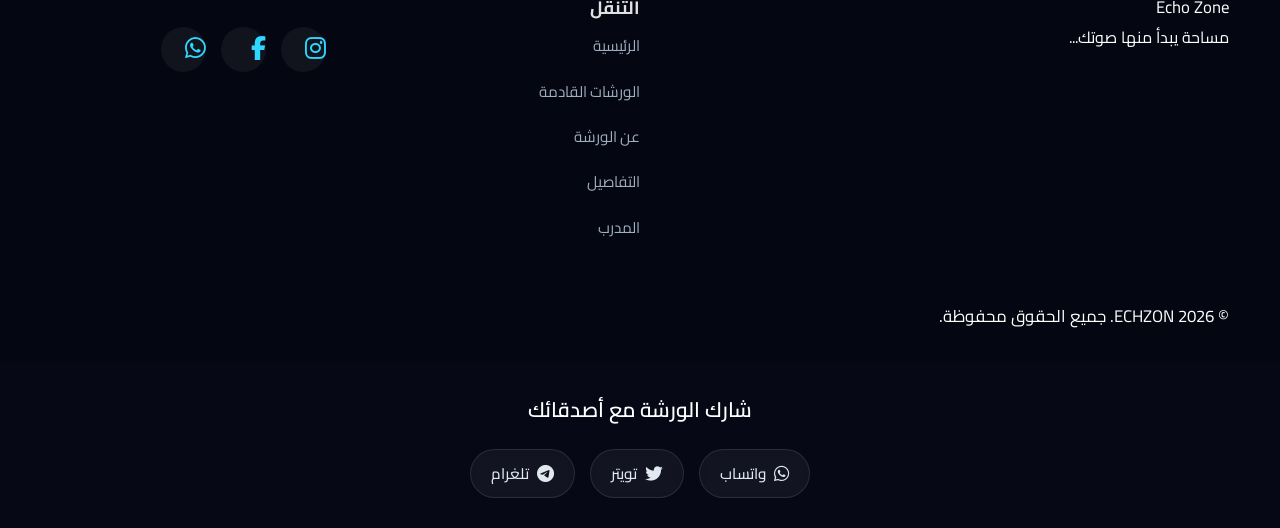
==== commit b19238fb: "Update index.html" ====
--- a/index.html
+++ b/index.html
@@ -92,31 +92,23 @@
 <div class="sound-grid"></div>
 <canvas id="particleCanvas"></canvas>
 <header class="header">
-<div class="container">
-<a href="#hero" class="brand-logo" style="text-decoration: none; display: inline-flex; align-items: center; gap: 8px;">
-    <span style="font-family: 'Cairo', sans-serif; font-weight: 700; font-size: 1.5rem; letter-spacing: 2px; background: linear-gradient(135deg, #00d2ff, #3a7bd5); -webkit-background-clip: text; -webkit-text-fill-color: transparent;">ECHZON</span>
-    <i class="fas fa-wave-square" style="color: #00d2ff; font-size: 1.2rem;"></i>
-</a>
-<nav class="navbar" aria-label="القائمة الرئيسية">
-<a href="#hero">الرئيسية</a>
-<a href="#workshops">الورشات القادمة</a>
-<a href="#portfolio">معرض الأعمال</a>
-<a href="#about">عن الورشة</a>
-<a href="#details">التفاصيل</a>
-<a href="#trainer">المدرب</a>
-<a href="#faq">الأسئلة</a>
-</nav>
-<div class="header-left-group">
-<a href="https://forms.gle/QxMimth5dfy1aAEY6" target="_blank" rel="noopener noreferrer" class="main-btn cta-button">
-احجز مقعدك
-</a>
-<button class="menu-btn" aria-label="فتح القائمة">
-<span></span>
-<span></span>
-<span></span>
-</button>
-</div>
-</div>
+    <div class="container" style="display: flex; justify-content: space-between; align-items: center; width: 100%; max-width: 1200px; margin: 0 auto; padding: 10px 20px;">
+        <!-- الشعار جهة اليمين -->
+        <a href="#hero" class="brand-logo" style="text-decoration: none; display: inline-flex; align-items: center; gap: 8px;">
+            <span style="font-family: 'Cairo', sans-serif; font-weight: 700; font-size: 1.5rem; letter-spacing: 2px; background: linear-gradient(135deg, #00d2ff, #3a7bd5); -webkit-background-clip: text; -webkit-text-fill-color: transparent;">ECHZON</span>
+            <i class="fas fa-wave-square" style="color: #00d2ff; font-size: 1.2rem;"></i>
+        </a>
+
+        <!-- الأزرار والقائمة جهة اليسار -->
+        <div style="display: flex; align-items: center; gap: 12px;">
+            <a href="https://forms.gle/QxMimth5dfy1aAEY6" target="_blank" rel="noopener noreferrer" class="main-btn cta-button">احجز مقعدك</a>
+            <button class="menu-btn" aria-label="فتح القائمة">
+                <span></span>
+                <span></span>
+                <span></span>
+            </button>
+        </div>
+    </div>
 </header>
 <main>
 <section id="hero" class="hero story-section">
--- a/style.css
+++ b/style.css
@@ -696,3 +696,58 @@
     width: auto;
     object-fit: contain;
 }
+/* تنسيق الشعار النصي الجديد للهيدر */
+.brand-logo {
+    display: inline-flex;
+    align-items: center;
+    gap: 8px;
+    text-decoration: none;
+    transition: transform 0.3s ease;
+}
+
+.brand-logo:hover {
+    transform: scale(1.03);
+}
+/* تنسيق شريط التنقل العلوي (الهيدر) بشكل عصري ومتناسق */
+header.header {
+    position: fixed;
+    top: 0;
+    left: 0;
+    width: 100%;
+    background: rgba(11, 15, 25, 0.85);
+    backdrop-filter: blur(10px);
+    border-bottom: 1px solid rgba(255, 255, 255, 0.05);
+    z-index: 1000;
+    padding: 15px 0;
+}
+
+header.header .container {
+    display: flex;
+    justify-content: space-between;
+    align-items: center;
+    max-width: 1200px;
+    margin: 0 auto;
+    padding: 0 20px;
+}
+
+/* تنسيق حاوية الأزرار في الهيدر (زر القائمة وزر الحجز) */
+header.header .nav-actions, 
+header.header div:has(> .navbar),
+header.header nav {
+    display: flex;
+    align-items: center;
+    gap: 15px;
+}
+
+/* إخفاء الروابط النصية الكلاسيكية في الهيدر إن وجدت، ليبقى الهيدر نظيفاً مع زر القائمة والشعار */
+.header .navbar {
+    display: flex;
+    align-items: center;
+    gap: 20px;
+}
+
+@media (max-width: 768px) {
+    .header .navbar {
+        display: none; /* إخفاء الروابط العادية على الموبايل والاعتماد على قائمة الهامبرغر */
+    }
+}
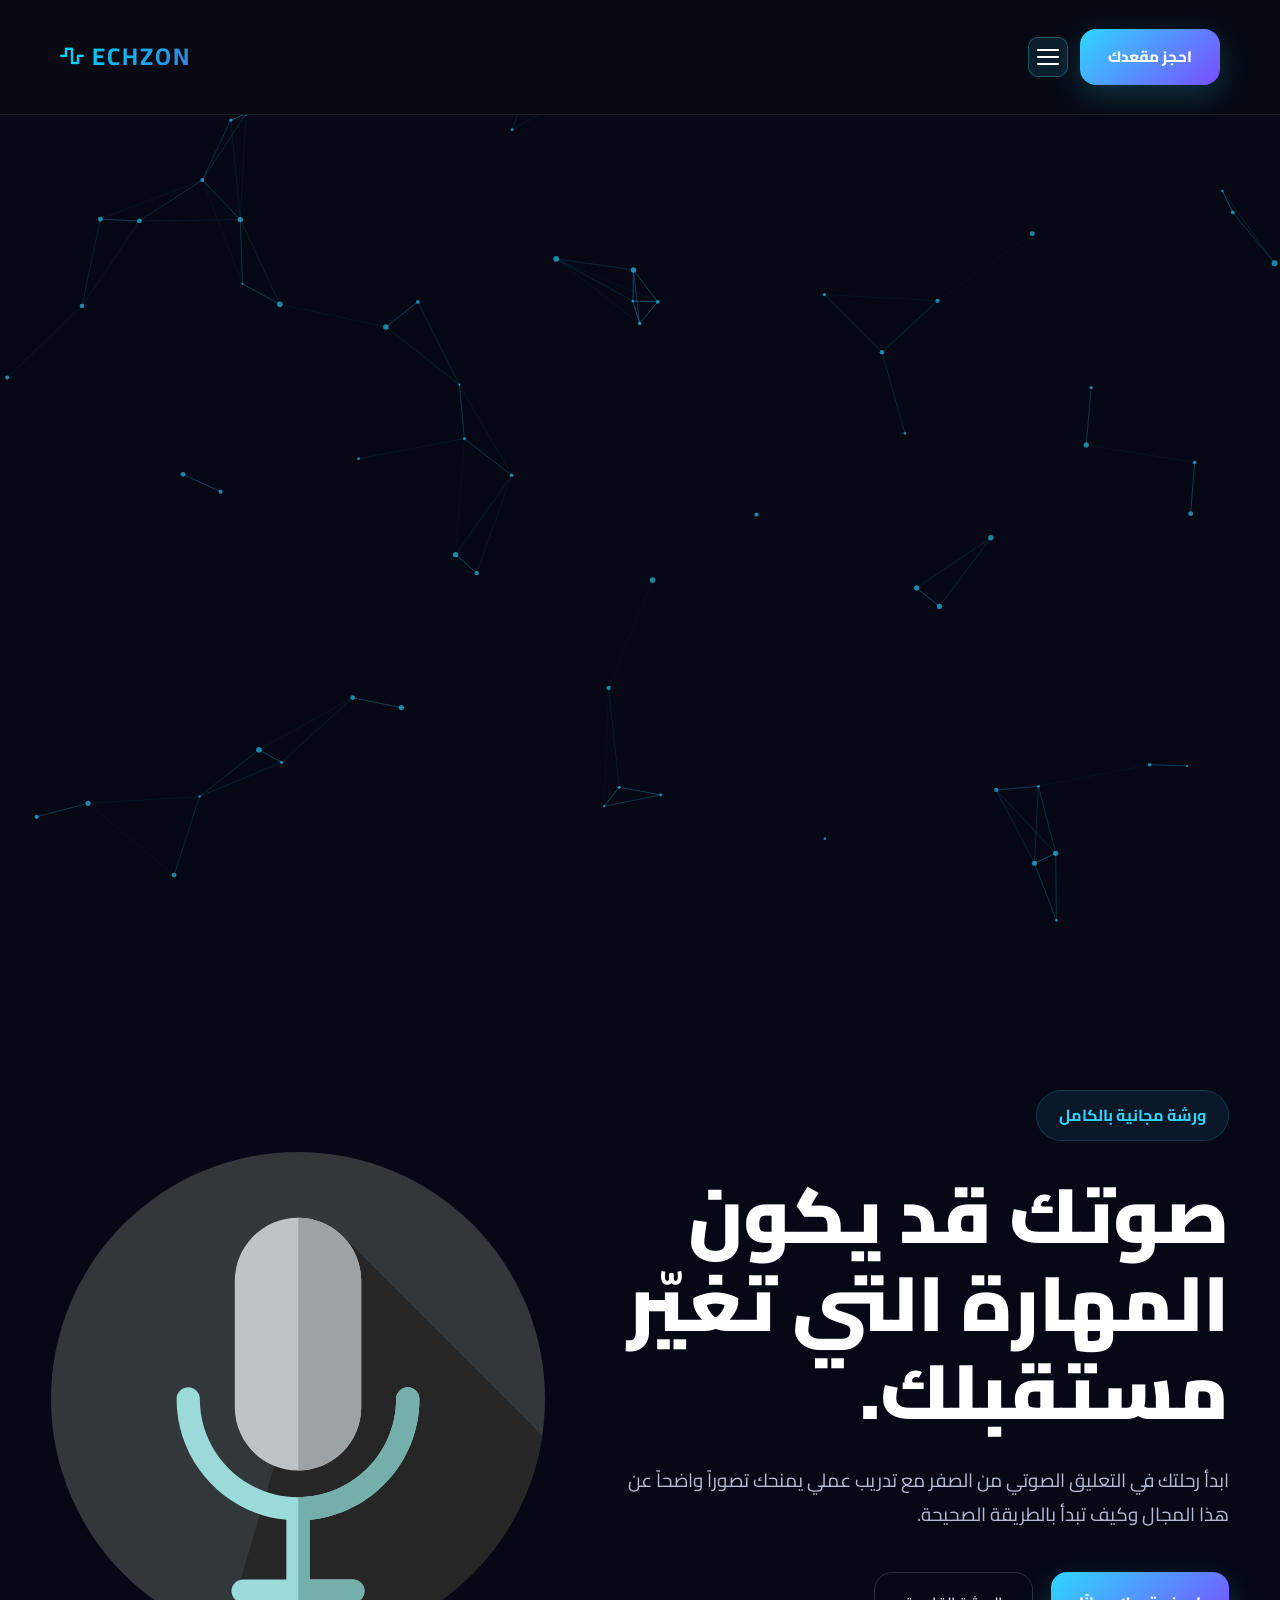
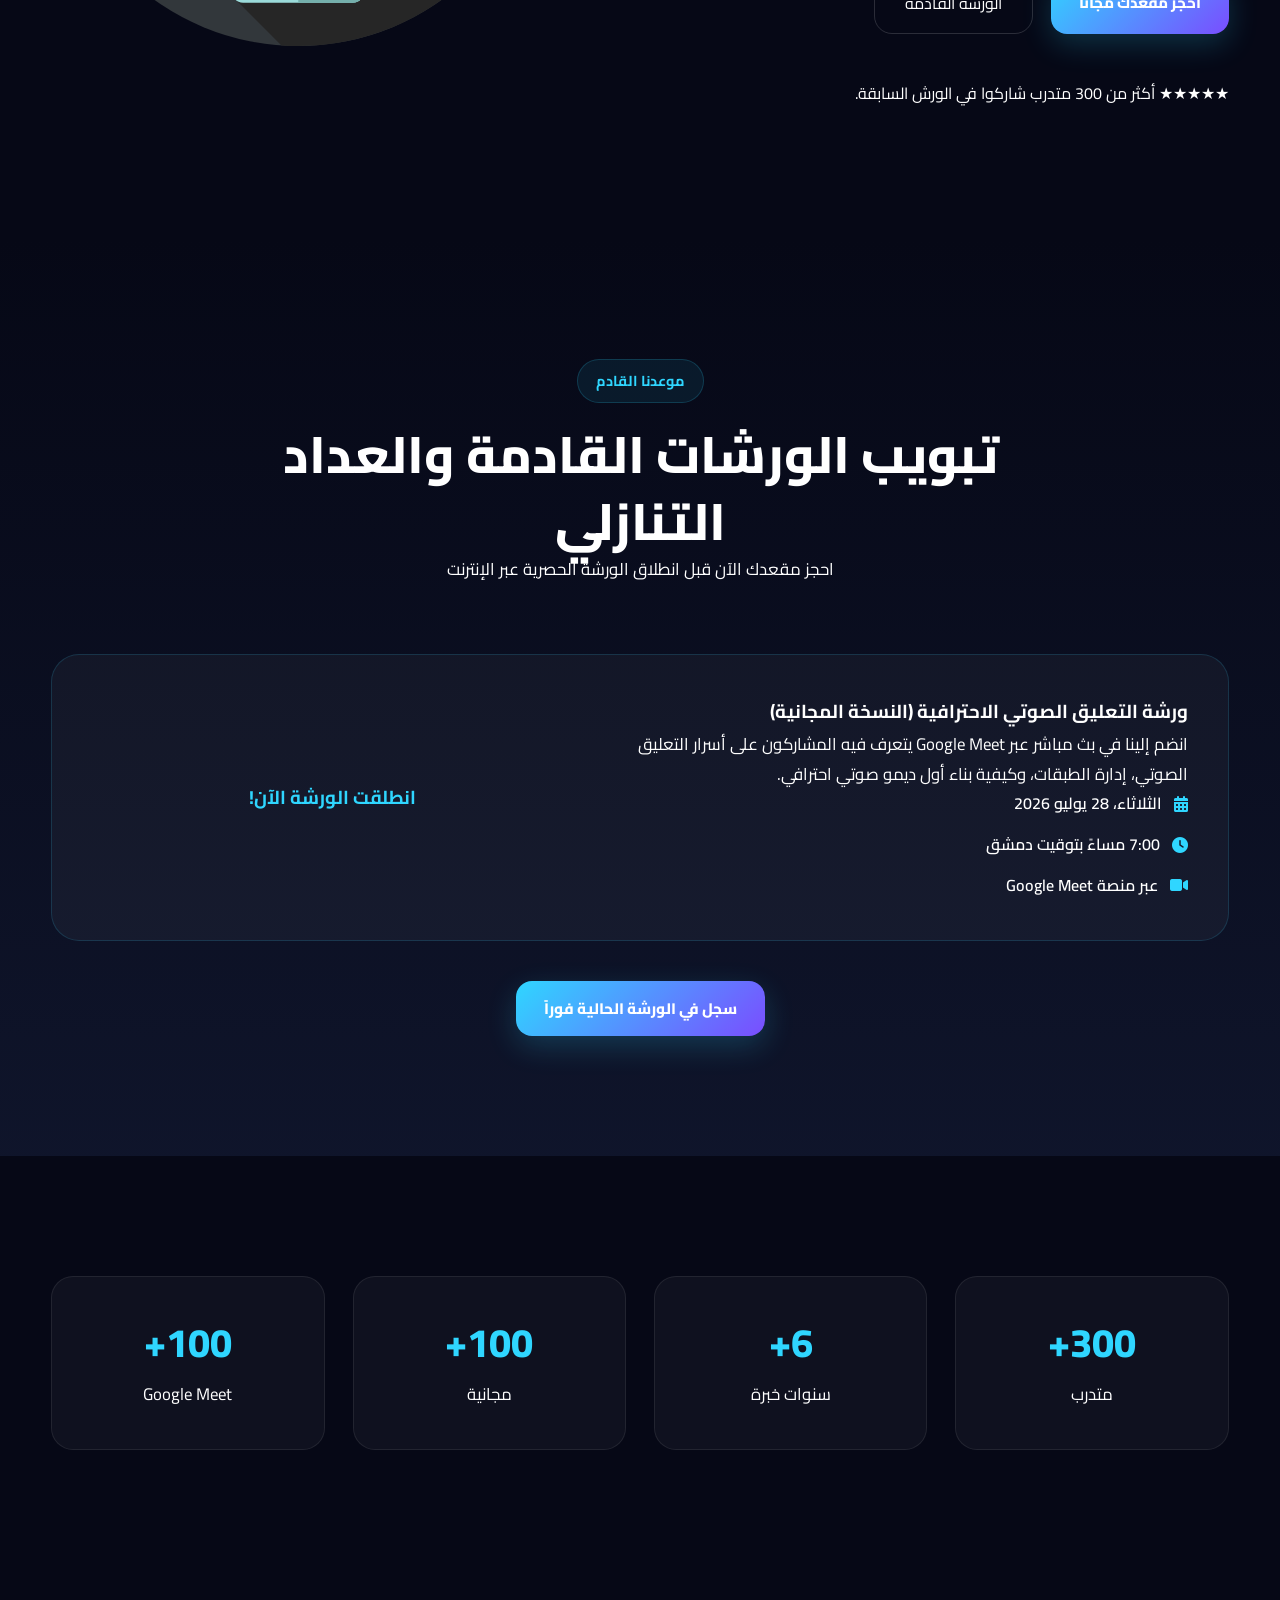
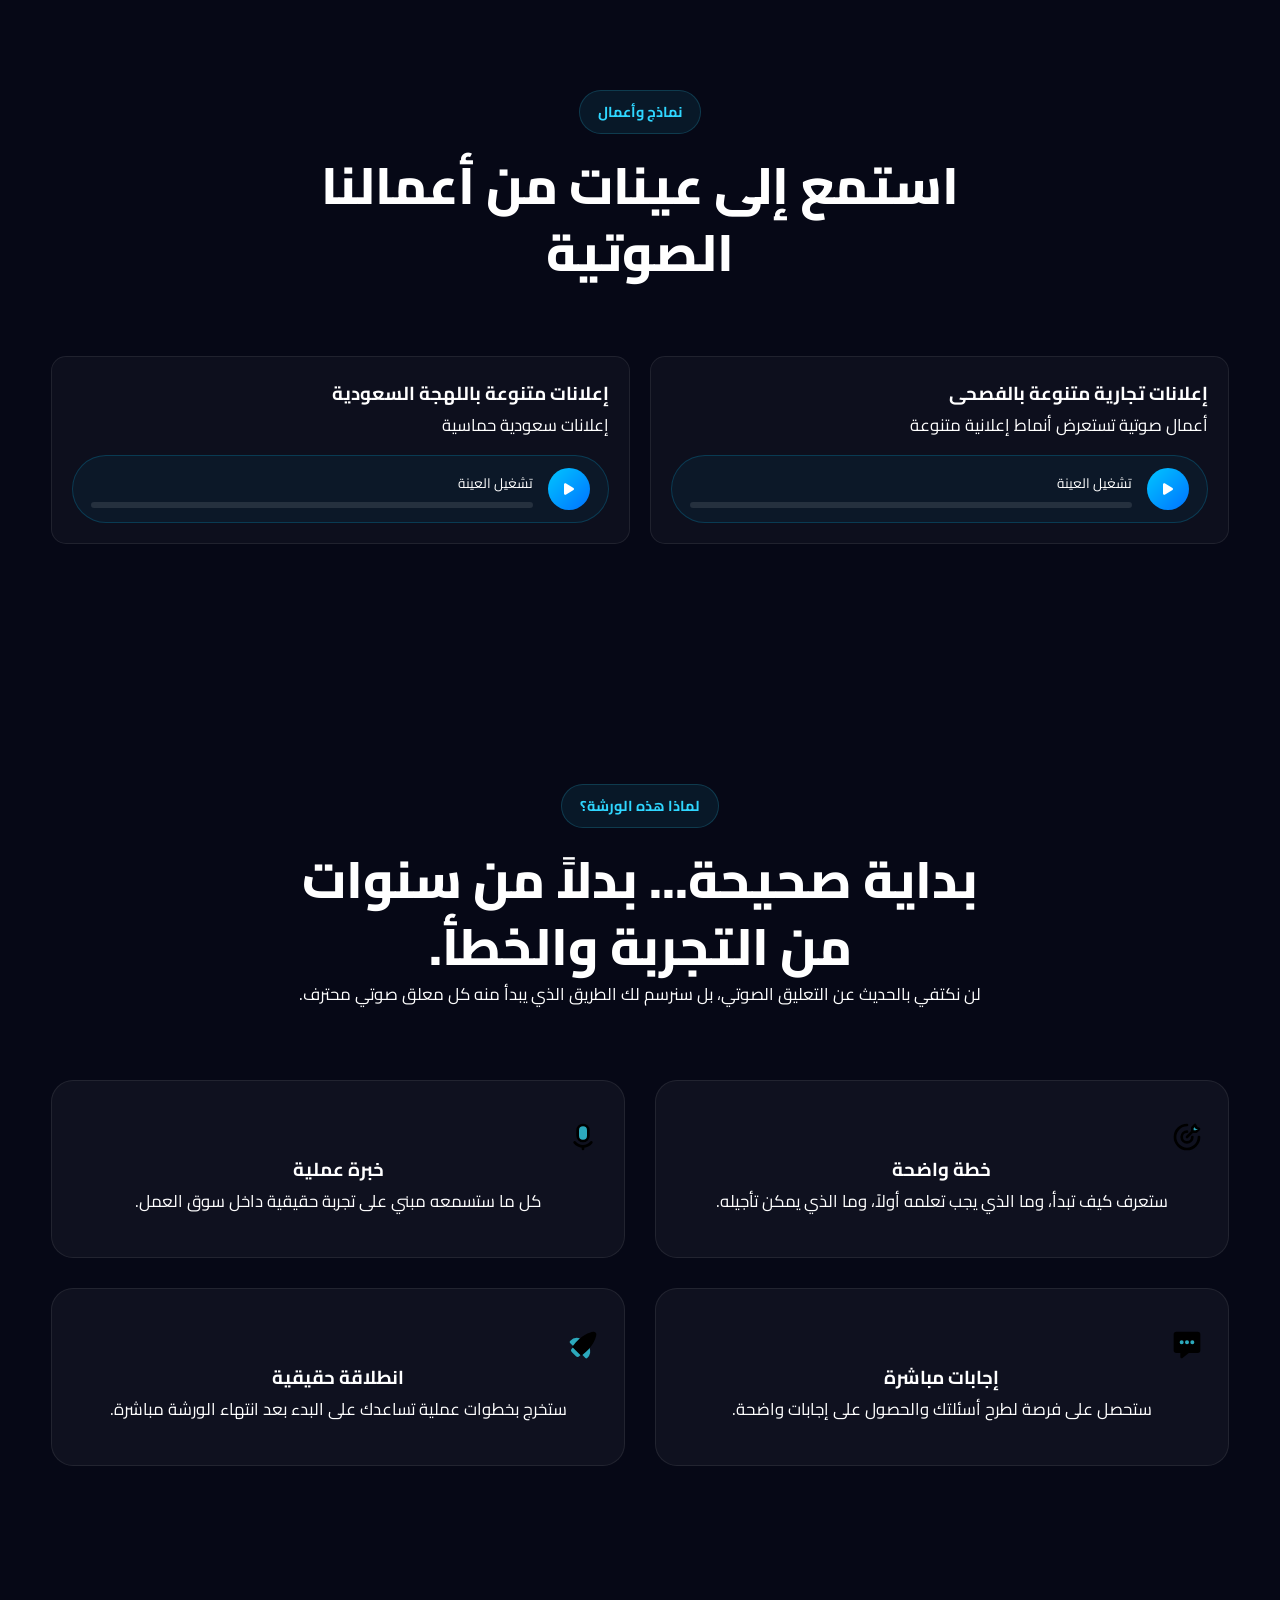
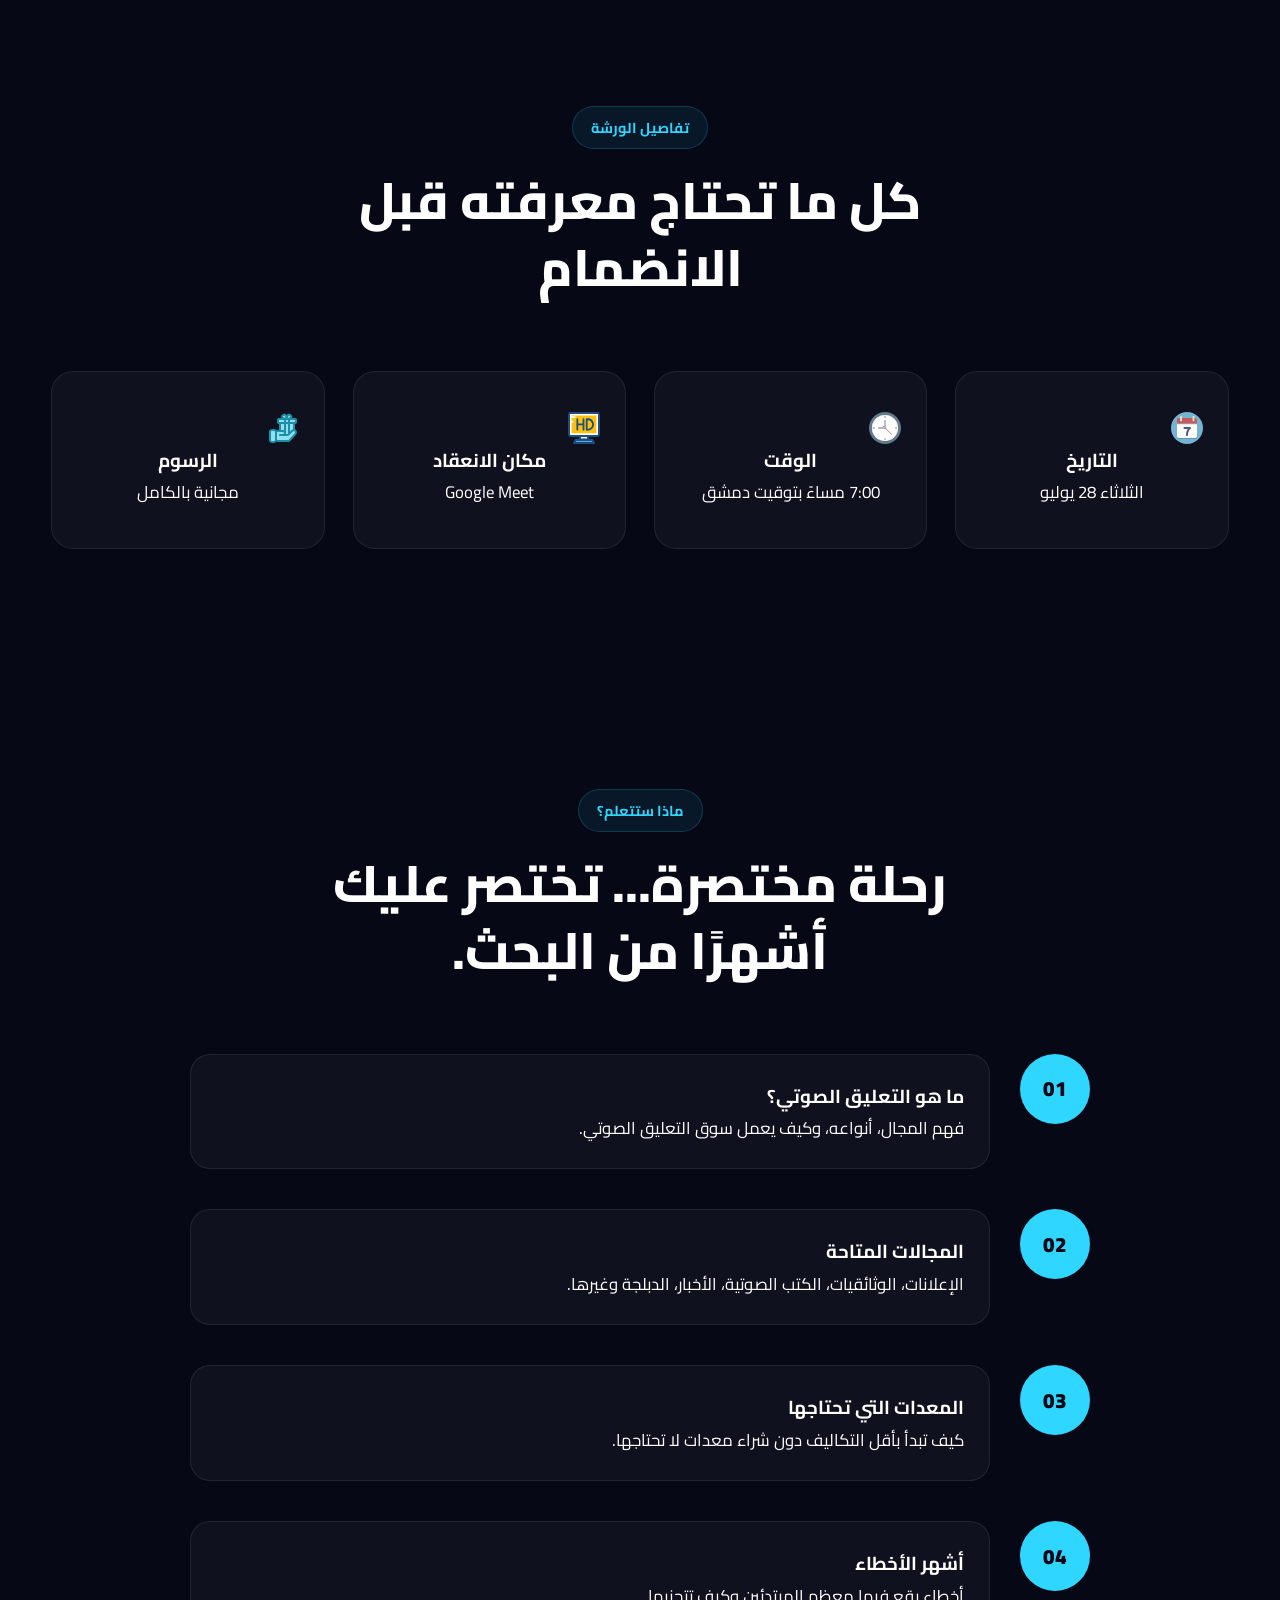
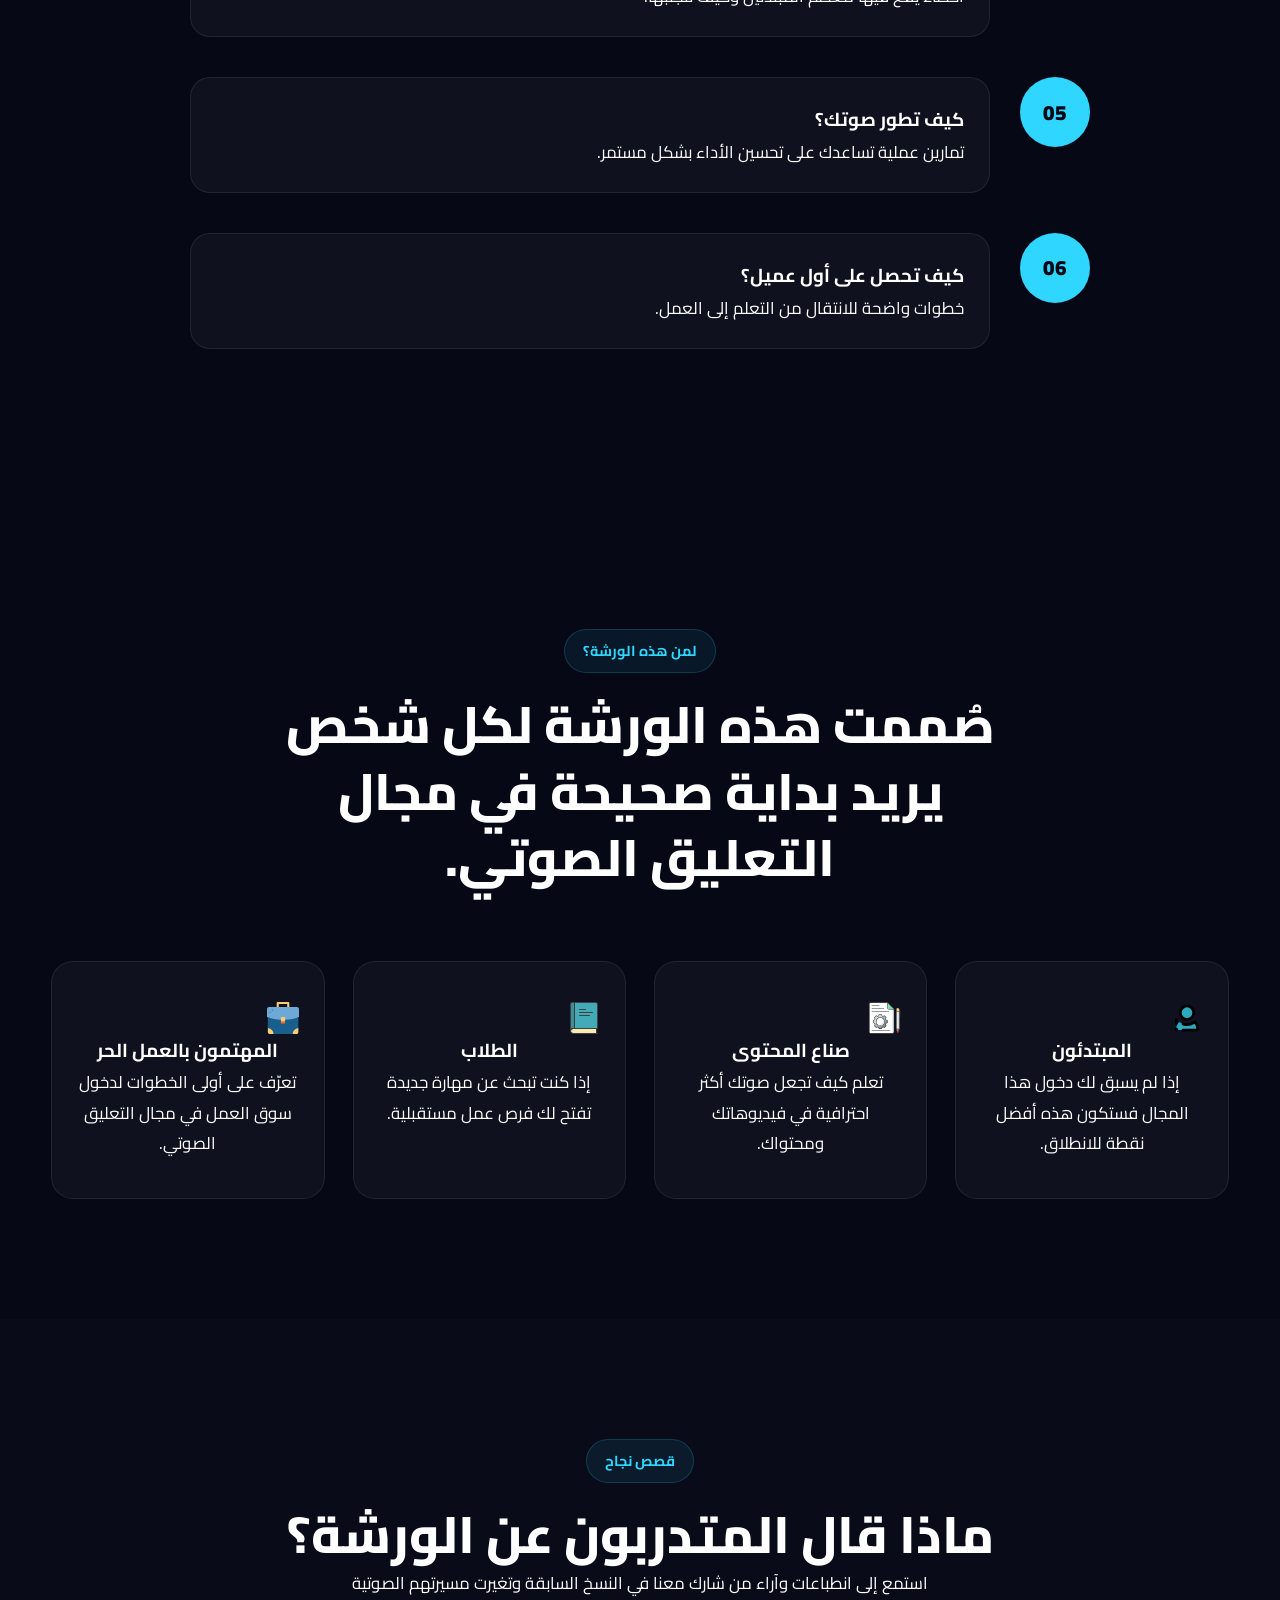
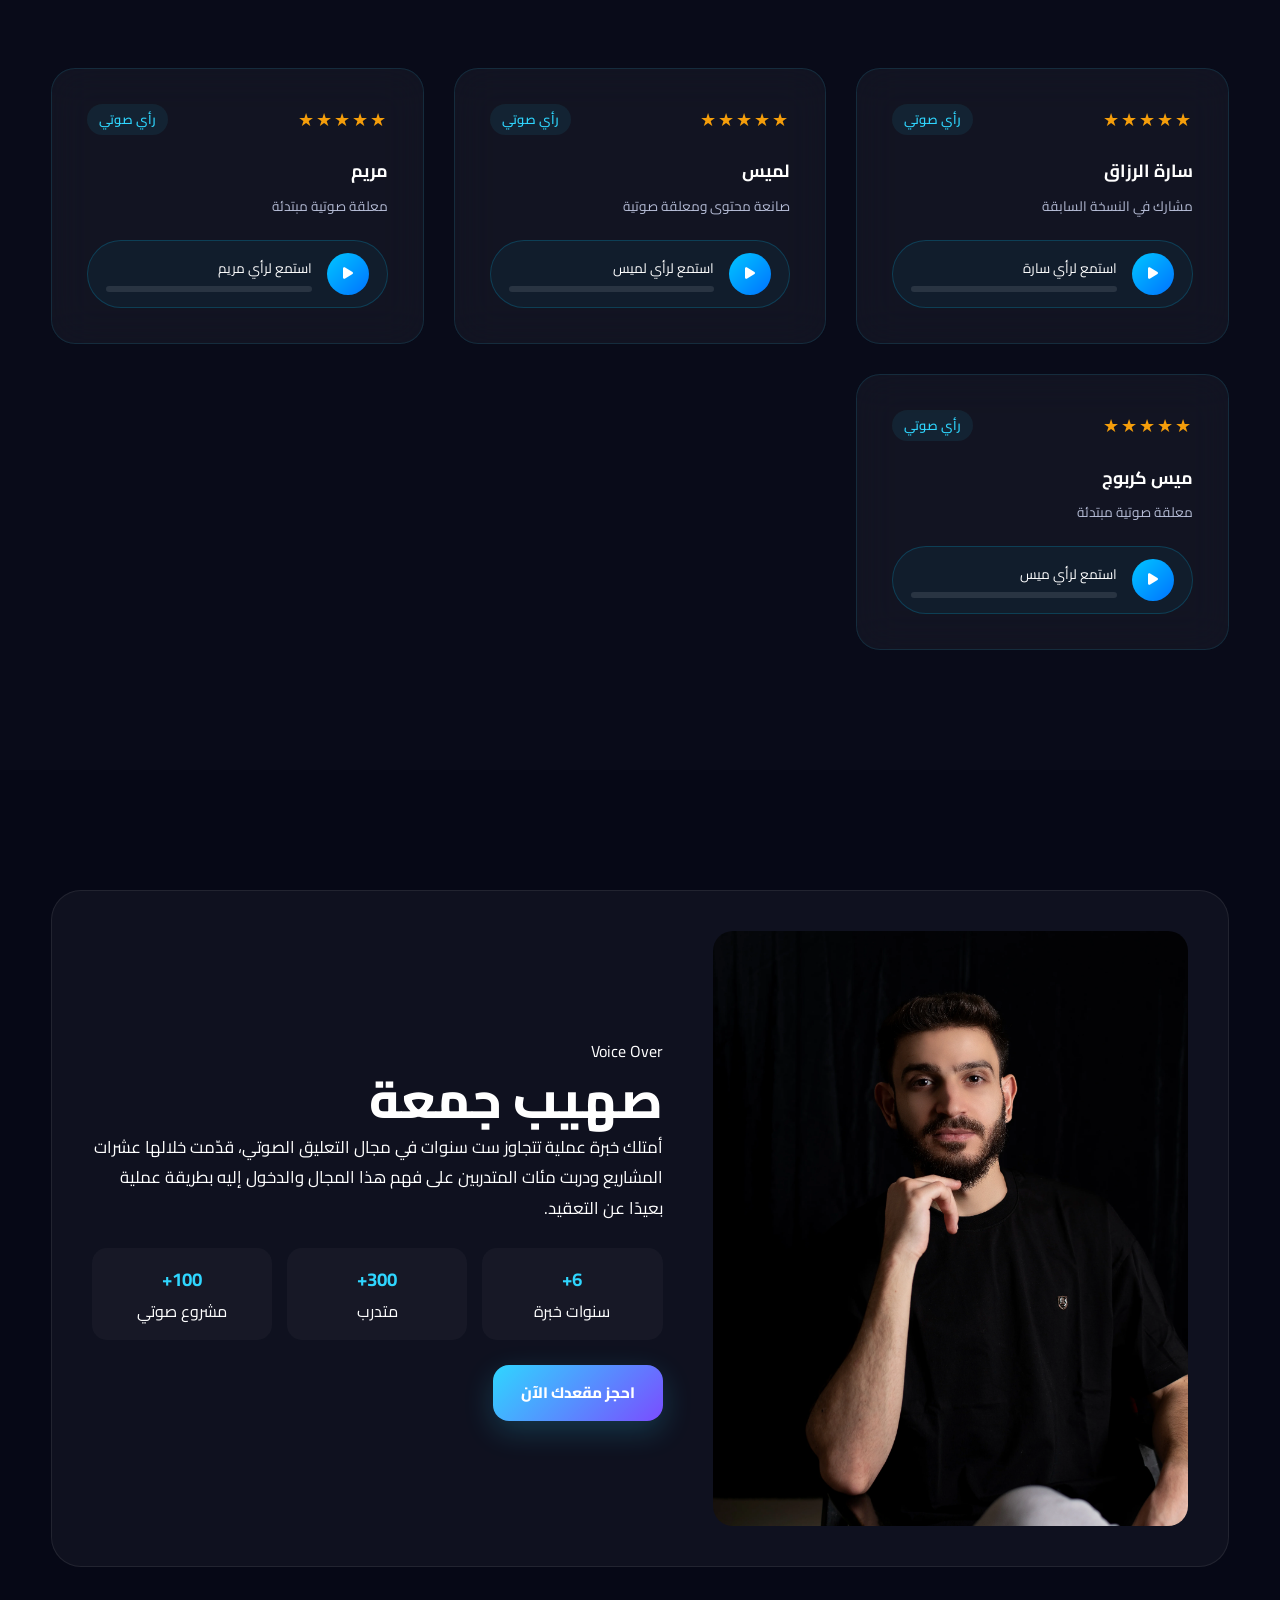
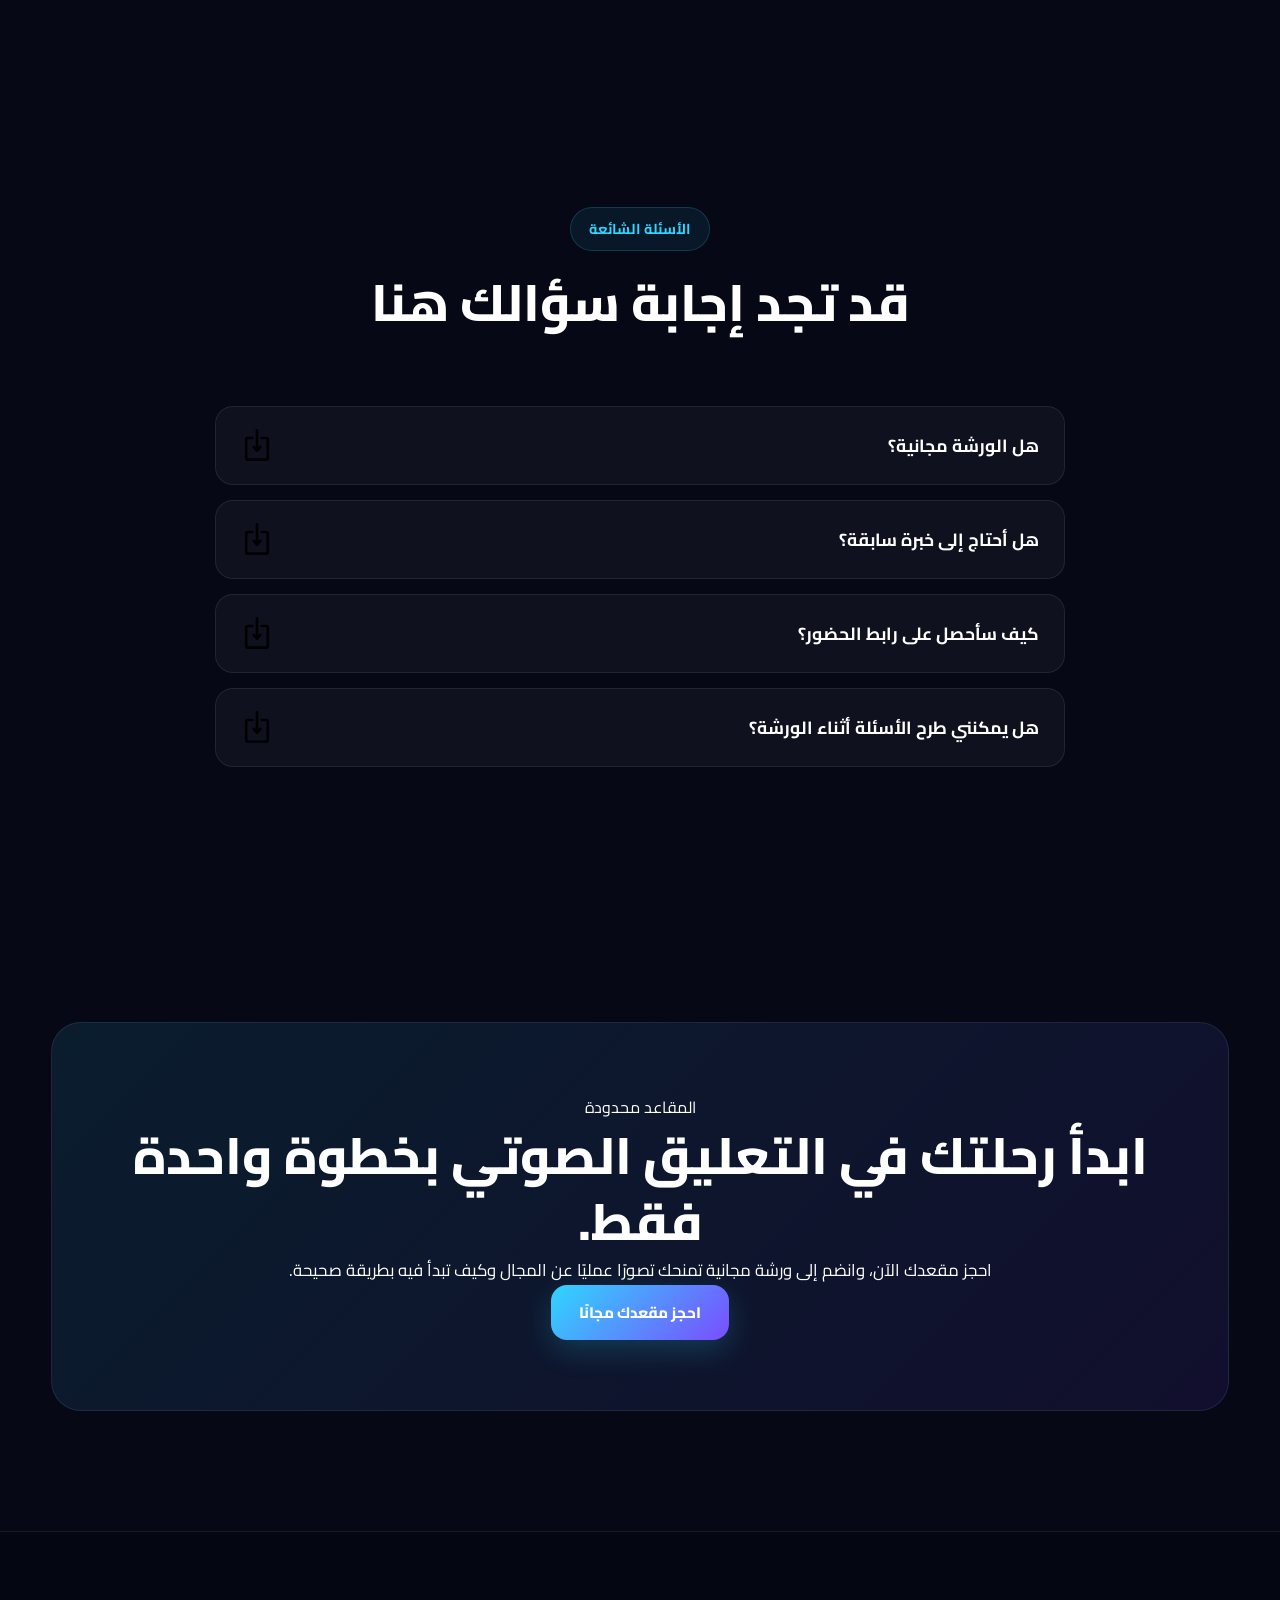
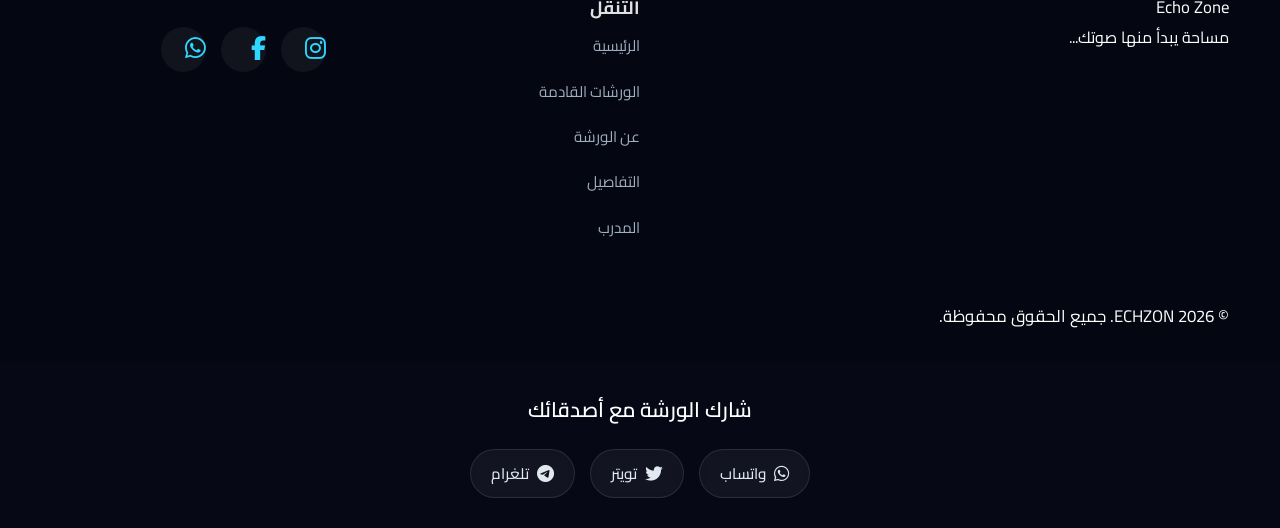
==== commit a4a39fcc: "Update index.html" ====
--- a/index.html
+++ b/index.html
@@ -99,7 +99,18 @@
             <i class="fas fa-wave-square" style="color: #00d2ff; font-size: 1.2rem;"></i>
         </a>
 
-        <!-- الأزرار والقائمة جهة اليسار -->
+        <!-- روابط القائمة (التي كانت مفقودة) -->
+        <nav class="navbar" aria-label="القائمة الرئيسية">
+            <a href="#hero">الرئيسية</a>
+            <a href="#workshops">الورشات القادمة</a>
+            <a href="#portfolio">معرض الأعمال</a>
+            <a href="#about">عن الورشة</a>
+            <a href="#details">التفاصيل</a>
+            <a href="#trainer">المدرب</a>
+            <a href="#faq">الأسئلة</a>
+        </nav>
+
+        <!-- الأزرار جهة اليسار -->
         <div style="display: flex; align-items: center; gap: 12px;">
             <a href="https://forms.gle/QxMimth5dfy1aAEY6" target="_blank" rel="noopener noreferrer" class="main-btn cta-button">احجز مقعدك</a>
             <button class="menu-btn" aria-label="فتح القائمة">
--- a/style.css
+++ b/style.css
@@ -751,3 +751,64 @@
         display: none; /* إخفاء الروابط العادية على الموبايل والاعتماد على قائمة الهامبرغر */
     }
 }
+/* فرض الترتيب الصحيح لشريط التنقل العلوي وتوزيع العناصر */
+header.header {
+    position: fixed !important;
+    top: 0 !important;
+    left: 0 !important;
+    width: 100% !important;
+    background: rgba(11, 15, 25, 0.9) !important;
+    backdrop-filter: blur(10px);
+    z-index: 9999 !important;
+    padding: 12px 0 !important;
+}
+
+header.header .container {
+    display: flex !important;
+    justify-content: space-between !important;
+    align-items: center !important;
+    width: 100% !important;
+    max-width: 1200px !important;
+    margin: 0 auto !important;
+    padding: 0 20px !important;
+}
+
+/* ضبط إزاحة العناصر الداخلية */
+header.header .brand-logo {
+    order: 1 !important;
+}
+
+header.header div:has(.main-btn),
+header.header div:has(button.menu-btn) {
+    order: 2 !important;
+    display: flex !important;
+    align-items: center !important;
+    gap: 12px !important;
+}
+
+/* إخفاء الروابط النصية الزائدة في الهيدر إن وجدت ليبقى منظماً */
+header.header .navbar {
+    display: none !important;
+}
+/* ضبط الهيدر وترتيب الأماكن بشكل نهائي */
+header.header {
+    display: block !important;
+    position: fixed !important;
+    top: 0 !important;
+    left: 0 !important;
+    width: 100% !important;
+    background: #070a13 !important;
+    z-index: 99999 !important;
+    border-bottom: 1px solid rgba(255, 255, 255, 0.08) !important;
+}
+
+header.header .container {
+    display: flex !important;
+    flex-direction: row-reverse !important; /* لضمان اليمين يمين واليسار يسار */
+    justify-content: space-between !important;
+    align-items: center !important;
+    max-width: 1200px !important;
+    margin: 0 auto !important;
+    padding: 15px 20px !important;
+    width: 100% !important;
+}
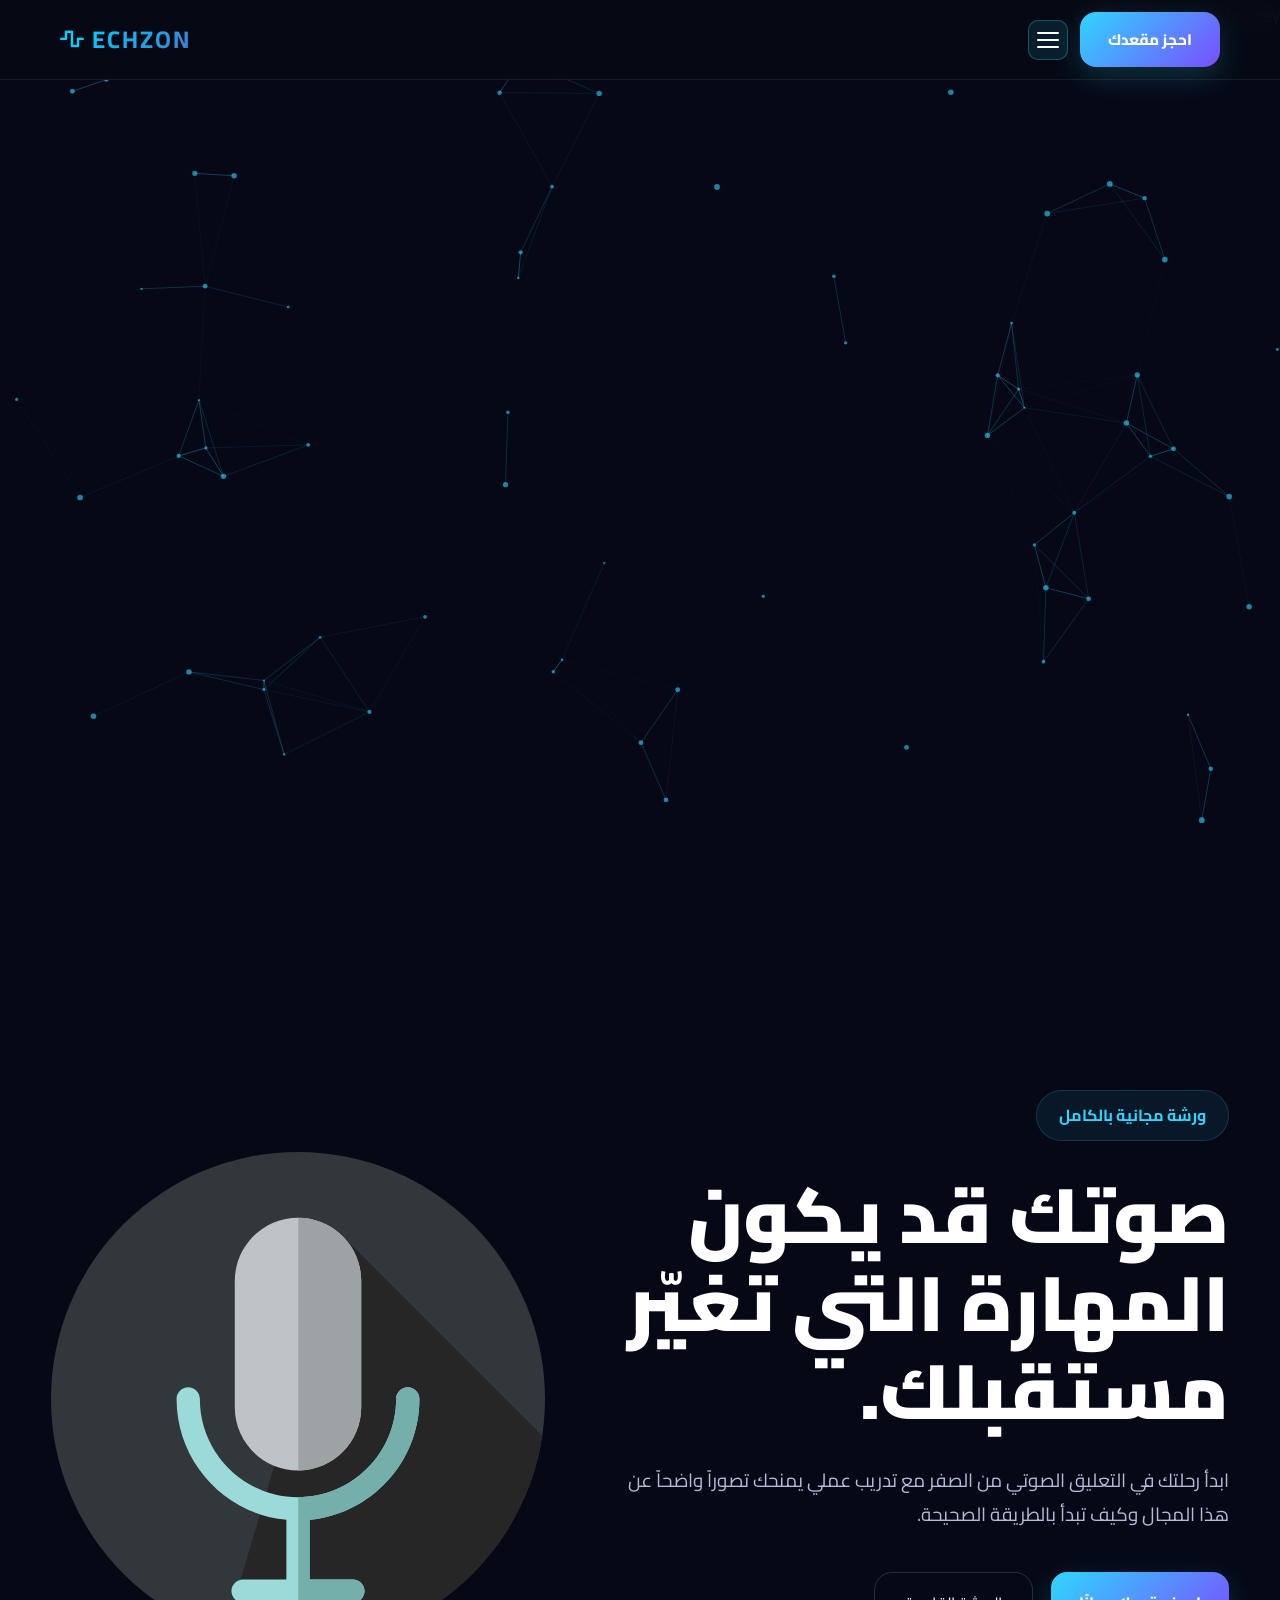
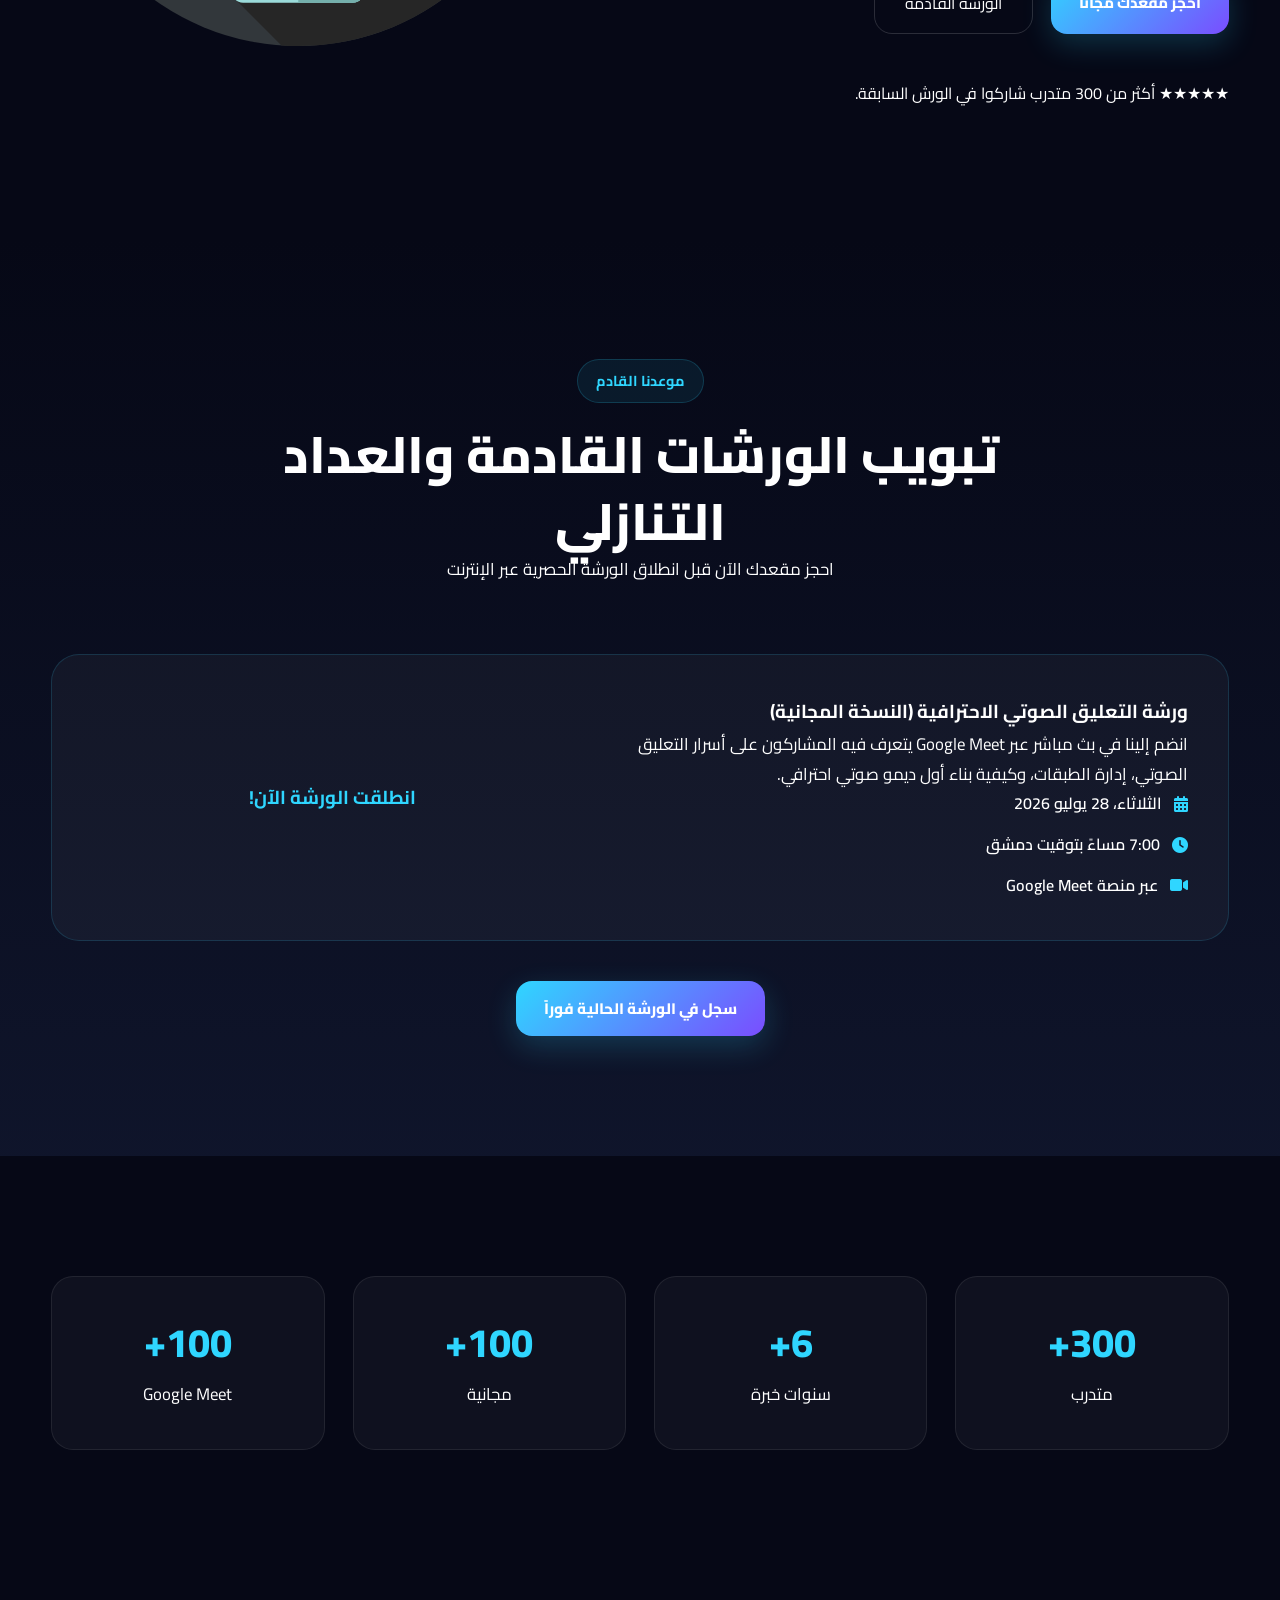
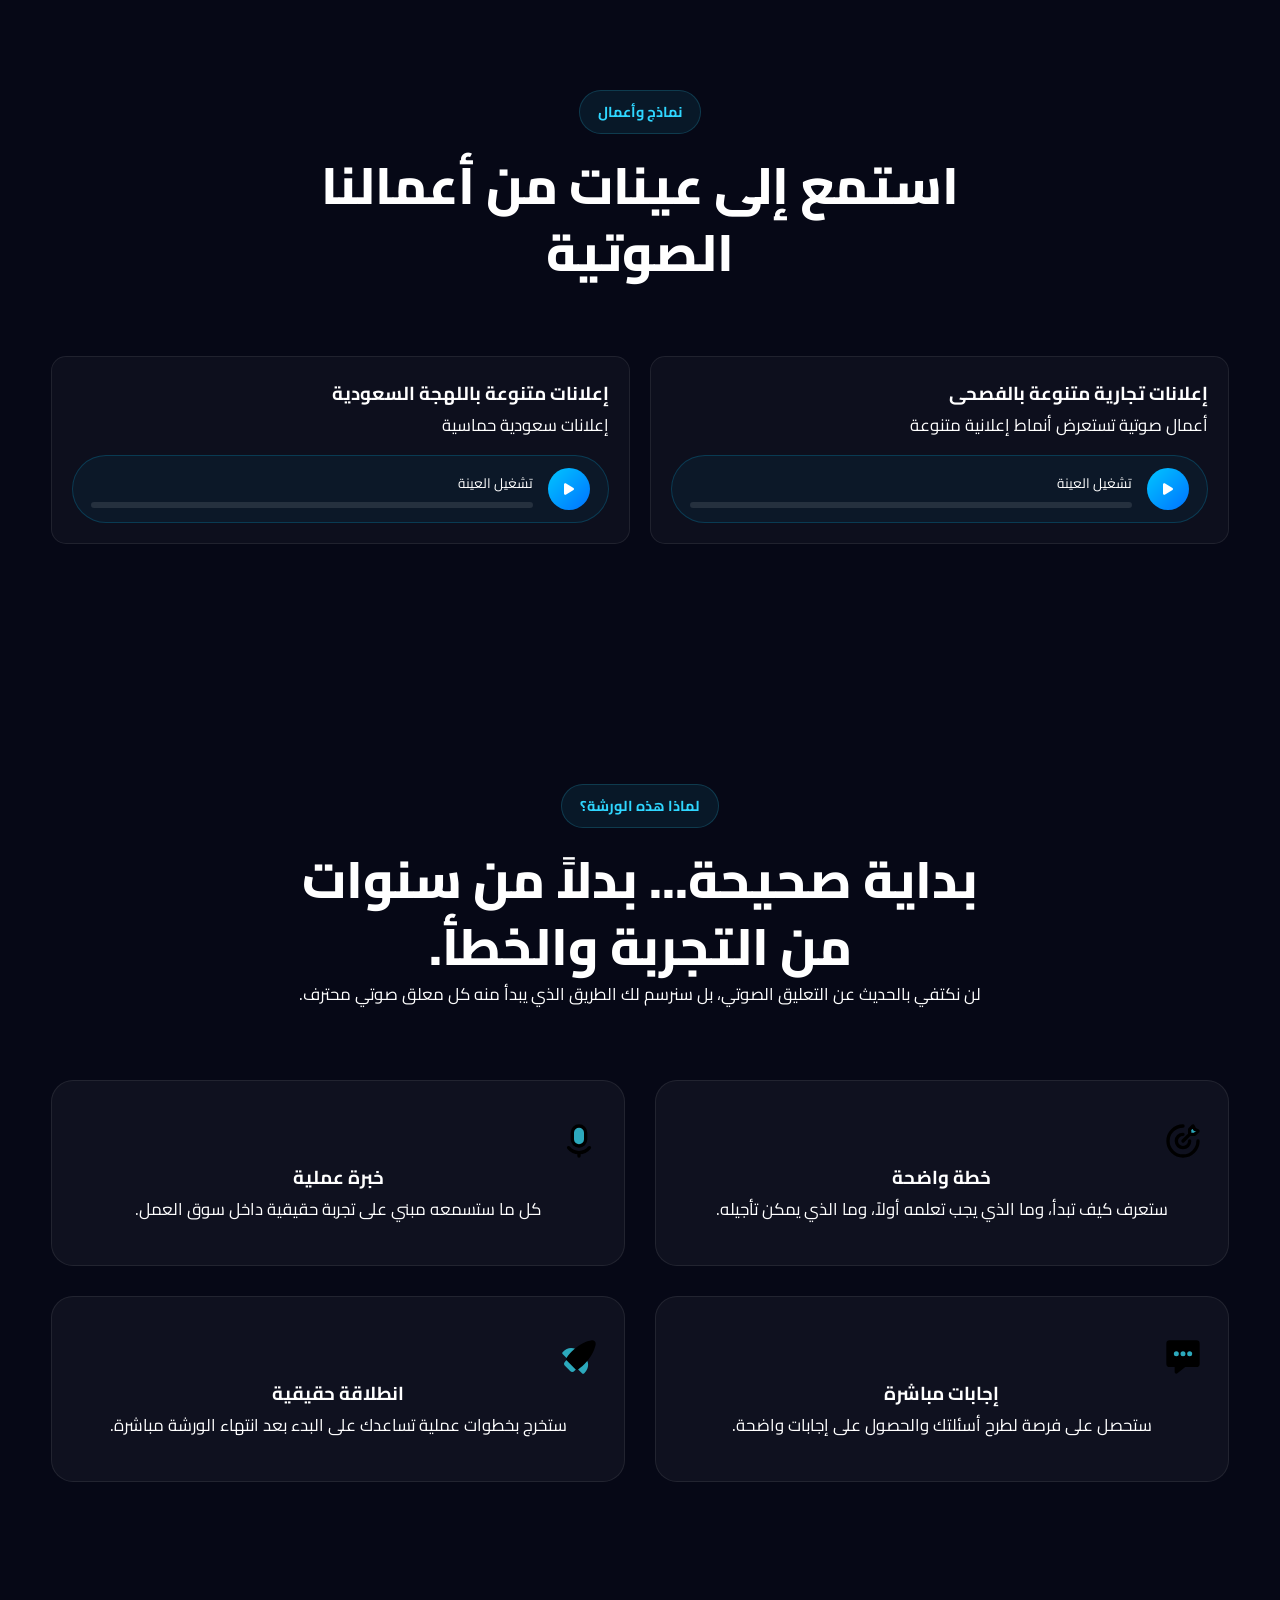
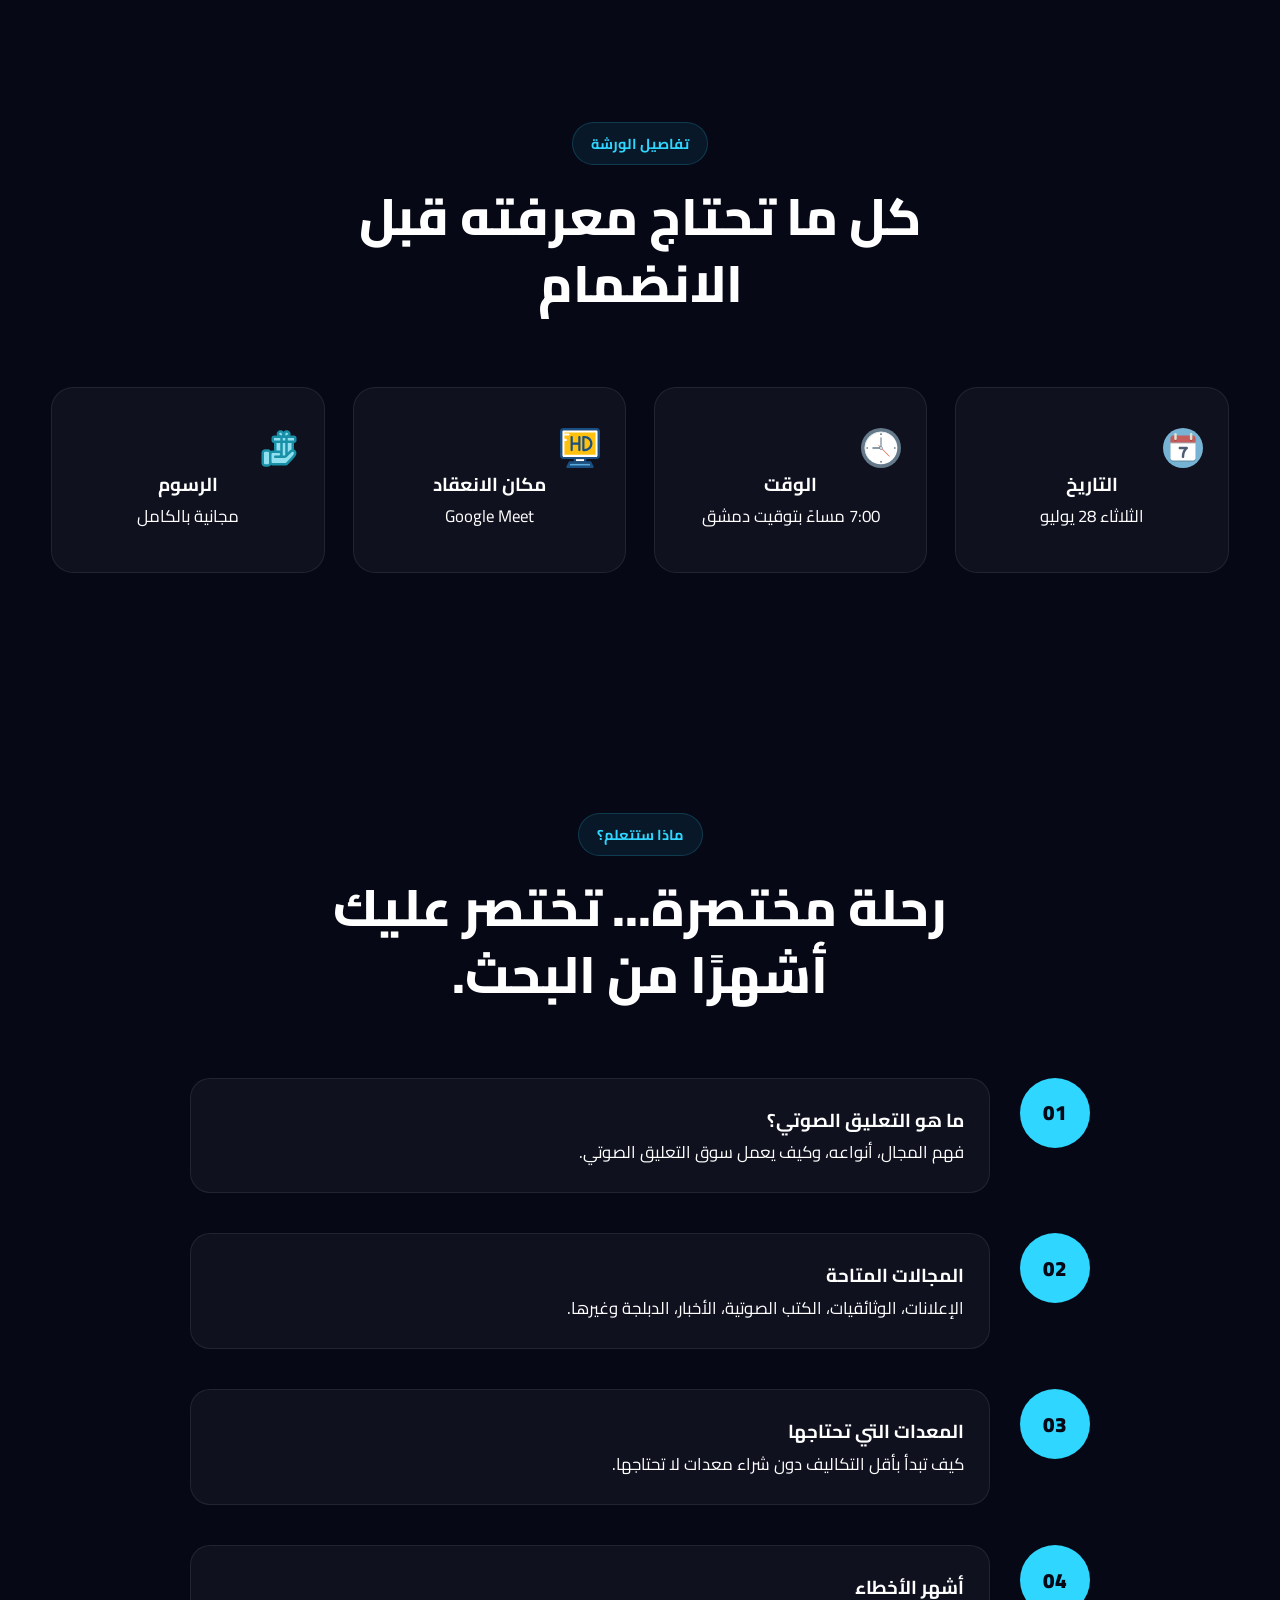
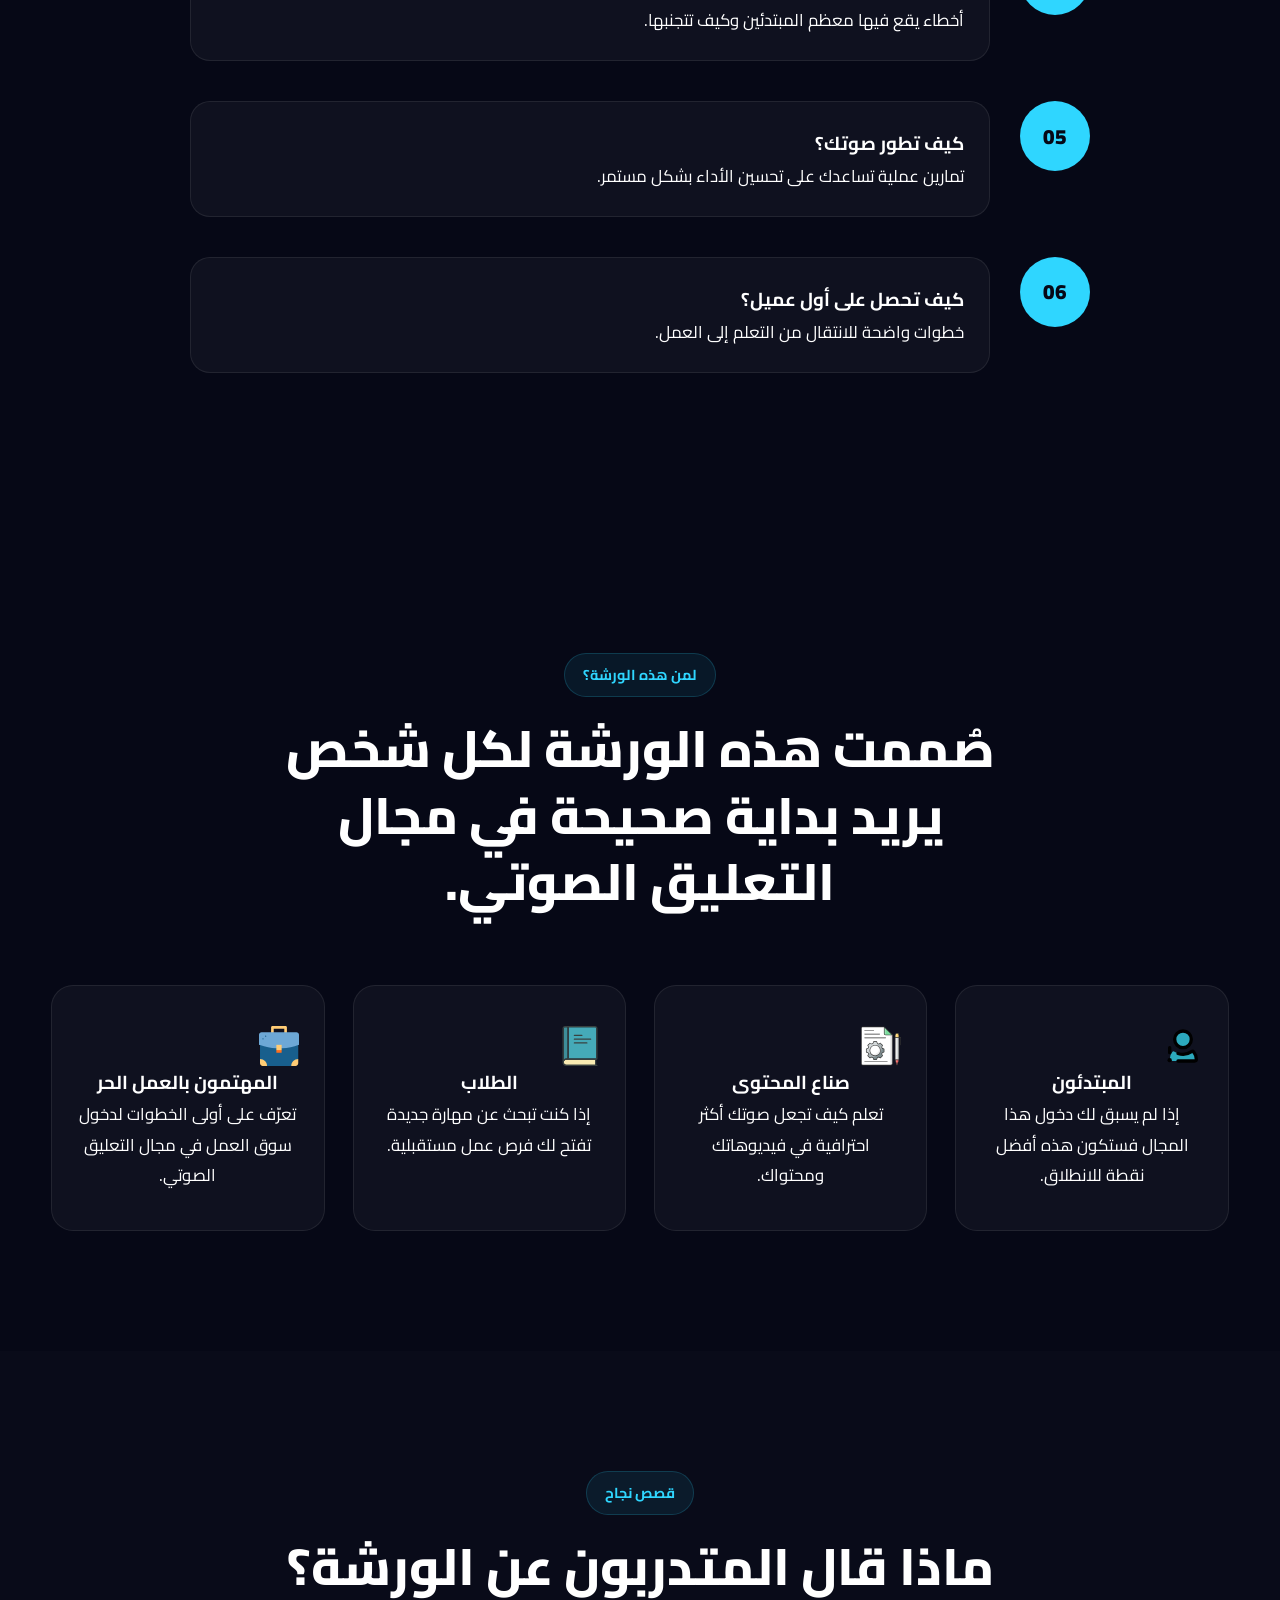
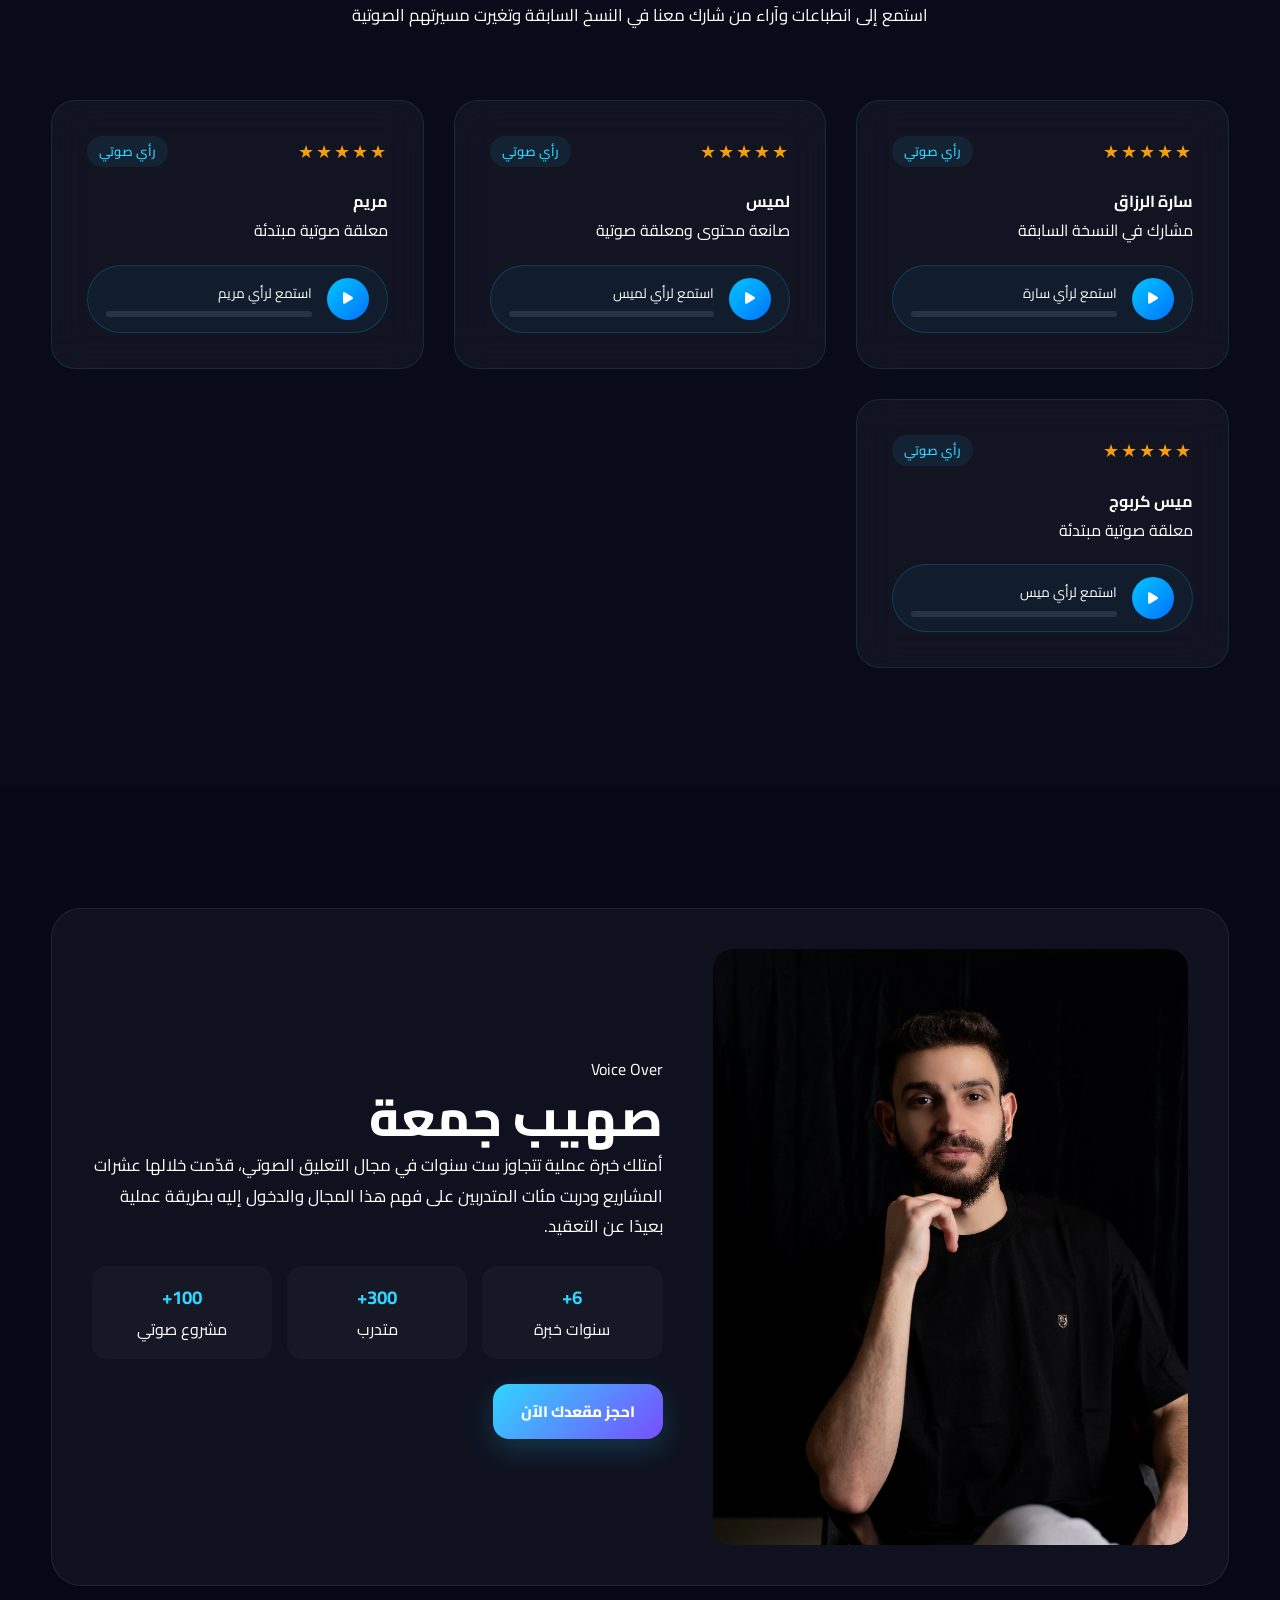
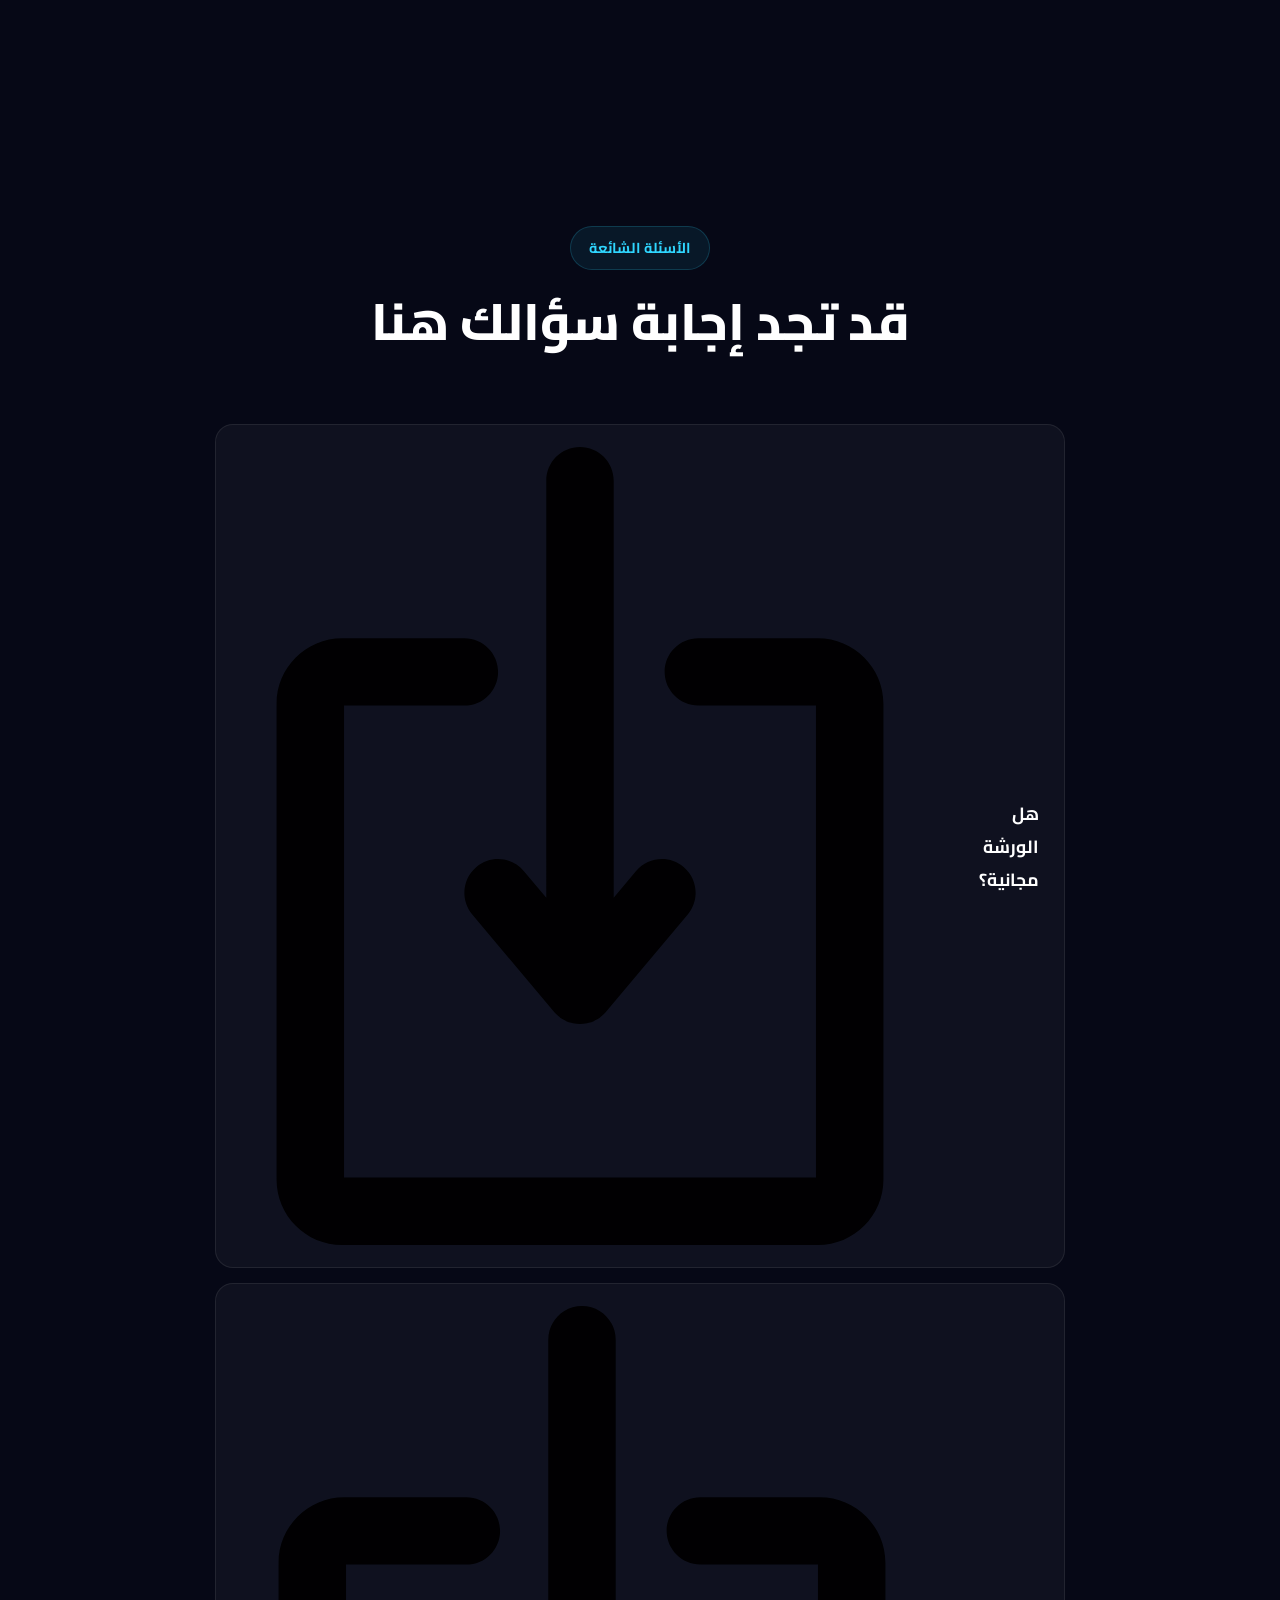
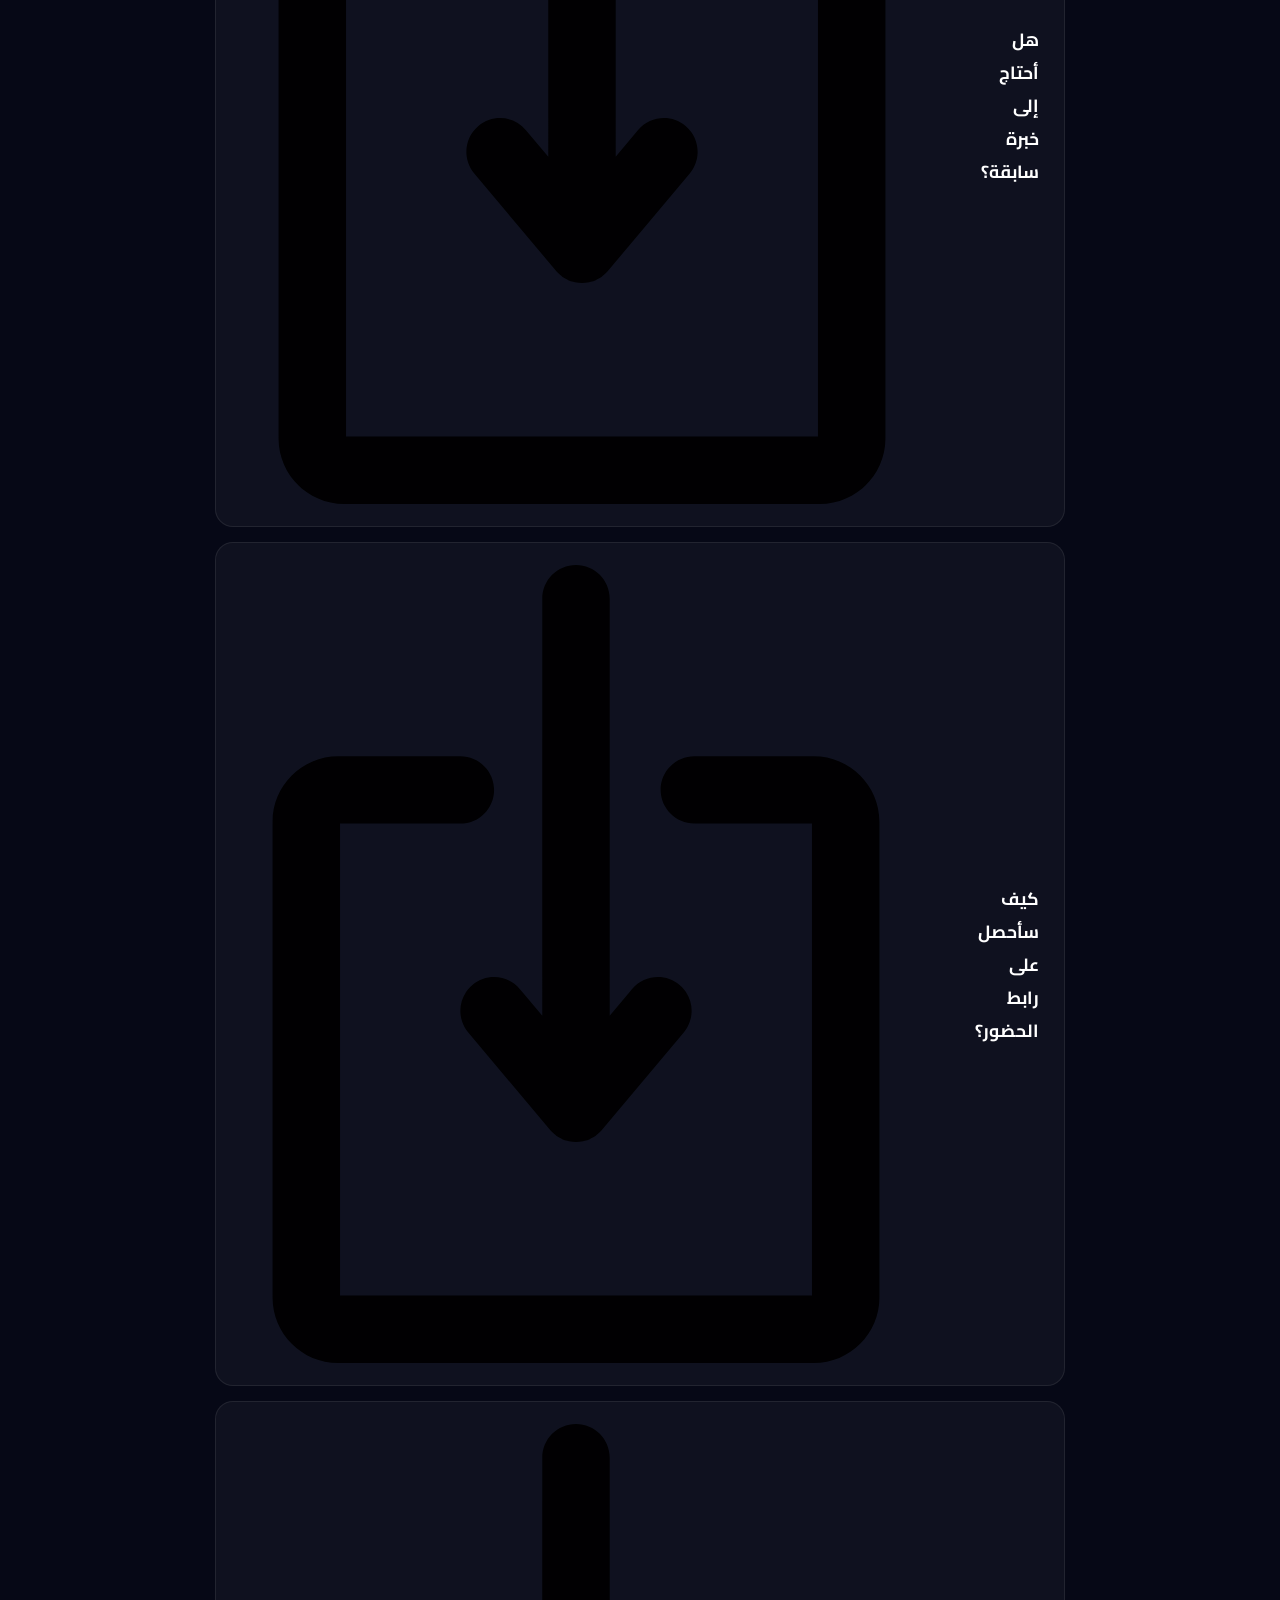
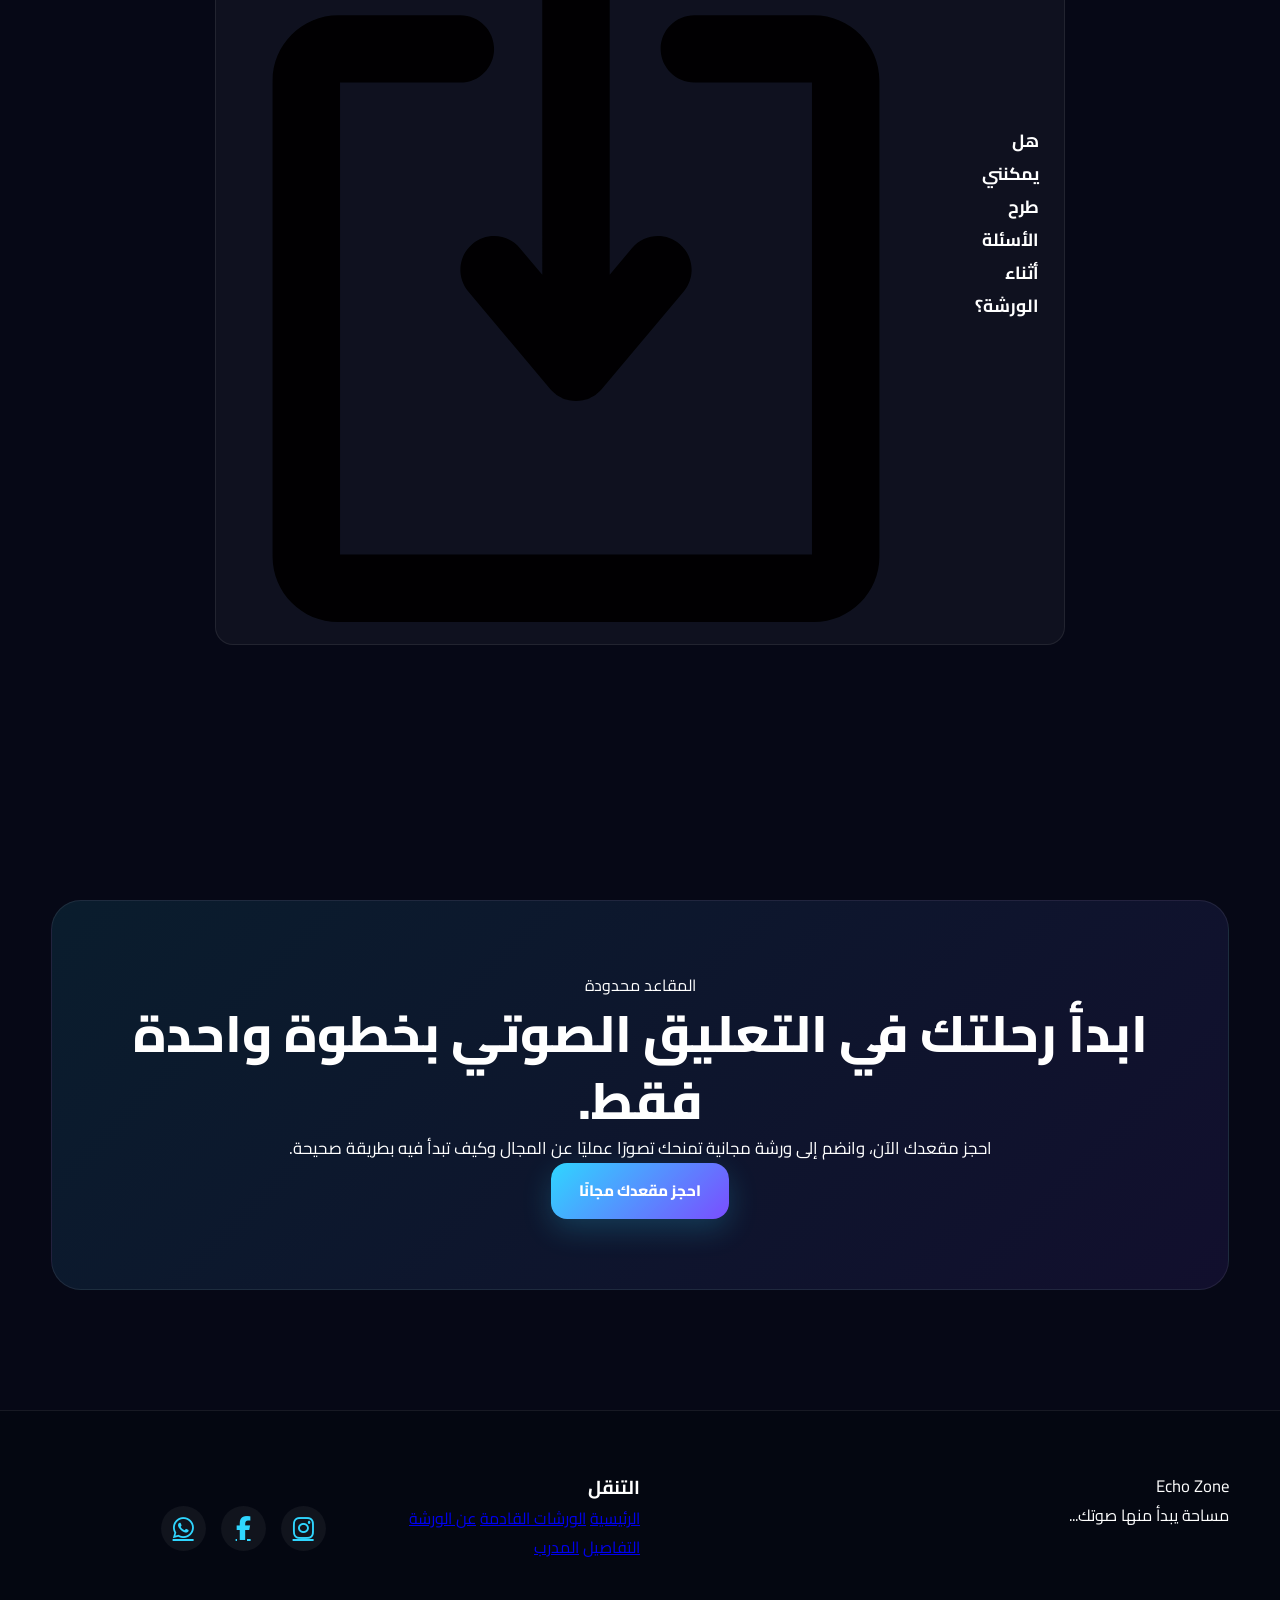
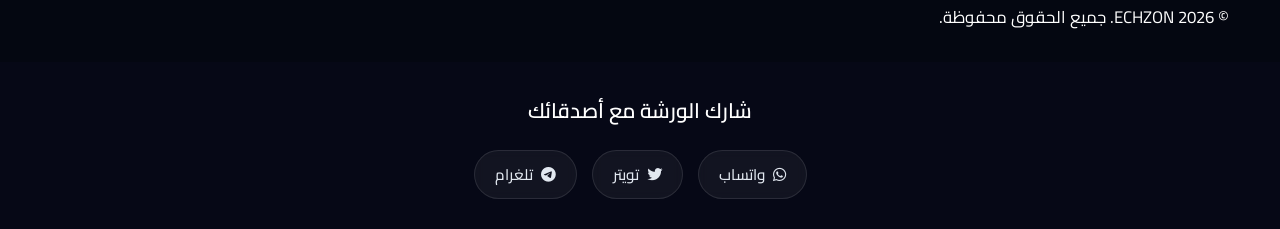
==== commit 6432f6b6: "Create index.html" ====
--- a/index.html
+++ b/index.html
@@ -14,7 +14,6 @@
   window.dataLayer = window.dataLayer || [];
   function gtag(){dataLayer.push(arguments);}
   gtag('js', new Date());
-
   gtag('config', 'G-5LV72LP5WN');
 </script>
 
@@ -91,6 +90,7 @@
 </div>
 <div class="sound-grid"></div>
 <canvas id="particleCanvas"></canvas>
+
 <header class="header">
     <div class="container" style="display: flex; justify-content: space-between; align-items: center; width: 100%; max-width: 1200px; margin: 0 auto; padding: 10px 20px;">
         <!-- الشعار جهة اليمين -->
@@ -99,7 +99,7 @@
             <i class="fas fa-wave-square" style="color: #00d2ff; font-size: 1.2rem;"></i>
         </a>
 
-        <!-- روابط القائمة (التي كانت مفقودة) -->
+        <!-- روابط التنقل (القائمة المنسدلة) -->
         <nav class="navbar" aria-label="القائمة الرئيسية">
             <a href="#hero">الرئيسية</a>
             <a href="#workshops">الورشات القادمة</a>
@@ -121,6 +121,7 @@
         </div>
     </div>
 </header>
+
 <main>
 <section id="hero" class="hero story-section">
 <div class="container hero-grid">
@@ -319,6 +320,7 @@
 </div>
 </div>
 </section>
+
 <section class="details reveal" id="details">
 <div class="container">
 <div class="section-title">
@@ -357,6 +359,7 @@
 </div>
 </div>
 </section>
+
 <section class="timeline reveal">
 <div class="container">
 <div class="section-title">
@@ -409,6 +412,7 @@
 </div>
 </div>
 </section>
+
 <section class="audience reveal">
 <div class="container">
 <div class="section-title">
@@ -446,8 +450,8 @@
 </div>
 </div>
 </div>
-
-</section>
+</section>
+
 <!-- قسم آراء المتدربين (Testimonials) -->
 <section id="testimonials" class="testimonials-section reveal">
 <div class="container">
@@ -536,11 +540,10 @@
 <audio class="audio-element" src="assets/audio/review4.mp3"></audio>
 </div>
 </div>
-
-</div>
-</div>
-
-</section>
+</div>
+</div>
+</section>
+
 <section id="trainer" class="reveal">
 <div class="container">
 <div class="trainer-card">
@@ -572,6 +575,7 @@
 </div>
 </div>
 </section>
+
 <section id="faq" class="faq reveal">
 <div class="container">
 <div class="section-title">
@@ -618,6 +622,7 @@
 </div>
 </div>
 </section>
+
 <section class="cta reveal">
 <div class="container">
 <div class="cta-box">
@@ -631,6 +636,7 @@
 </div>
 </section>
 </main>
+
 <footer class="footer">
 <div class="container">
 <div class="footer-grid">
@@ -667,6 +673,7 @@
 </div>
 </div>
 </footer>
+
 <button id="backToTop" aria-label="الصعود للأعلى">↑</button>
 <script src="script.js" defer></script>
 <script>
@@ -688,6 +695,7 @@
 if (e.ctrlKey && (e.key === 'U' || e.key === 'u')) { e.preventDefault(); }
 });
 </script>
+
 <section class="share-section">
 <div class="container">
 <h3>شارك الورشة مع أصدقائك</h3>
--- a/style.css
+++ b/style.css
@@ -1,29 +1,29 @@
 /* ==========================================================
    ECHZON
-   Premium Landing Page
+   Premium Landing Page - Final Fixed CSS
 ========================================================== */
 
 :root{
---primary:#2FD6FF;
---secondary:#7A4DFF;
---background:#060816;
---surface:#10162D;
---surface2:#161E38;
---text:#FFFFFF;
---text-light:#B5BCD6;
---muted:#B5BCD6;
---border:rgba(255,255,255,.08);
---transition: .35s ease;
---shadow: 0 20px 60px rgba(0,0,0,.30);
---radius:18px;
---radius-sm:12px;
---radius-lg:28px;
---section-padding:120px;
---container-width:1200px;
---blur:18px;
---z-header:1000;
---z-cursor:2000;
---z-loader:3000;
+    --primary:#2FD6FF;
+    --secondary:#7A4DFF;
+    --background:#060816;
+    --surface:#10162D;
+    --surface2:#161E38;
+    --text:#FFFFFF;
+    --text-light:#B5BCD6;
+    --muted:#B5BCD6;
+    --border:rgba(255,255,255,.08);
+    --transition: .35s ease;
+    --shadow: 0 20px 60px rgba(0,0,0,.30);
+    --radius:18px;
+    --radius-sm:12px;
+    --radius-lg:28px;
+    --section-padding:120px;
+    --container-width:1200px;
+    --blur:18px;
+    --z-header:1000;
+    --z-cursor:2000;
+    --z-loader:3000;
 }
 
 *{
@@ -44,7 +44,6 @@
     line-height:1.8;
 }
 
-/* تقييد أبعاد الصور لكي لا تظهر ضخمة ومشوهة أبداً */
 img{
     display:block;
     max-width:100%;
@@ -72,61 +71,60 @@
     position:relative;
 }
 
-/*==========================================================
-HEADER & NAVIGATION
-==========================================================*/
-
-.header{
-    position:fixed;
-    top:0;
-    left:0;
-    width:100%;
-    z-index:1000;
-    transition:.4s;
-    backdrop-filter:blur(18px);
-    background:rgba(7,17,31,.85);
-    border-bottom:1px solid rgba(255,255,255,.08);
-}
-
-.header .container{
-    display:flex;
-    align-items:center;
-    justify-content:space-between;
-    min-height:90px;
-}
-
-.header-left-group {
-    display: flex;
-    align-items: center;
-    gap: 15px;
-}
-
-.logo img{
-    width: 72px !important;
-    height: auto !important;
-    display: block;
-    filter: drop-shadow(0 0 12px rgba(47,214,255,.35));
-}
-
-/* زر الأسطر الثلاثة */
+/* ==========================================================
+   HEADER & NAVIGATION (Fixed Layout & Mobile Menu)
+========================================================== */
+
+header.header {
+    position: fixed !important;
+    top: 0 !important;
+    left: 0 !important;
+    width: 100% !important;
+    background: rgba(7, 10, 19, 0.95) !important;
+    backdrop-filter: blur(15px);
+    z-index: 99999 !important;
+    border-bottom: 1px solid rgba(255, 255, 255, 0.08) !important;
+    padding: 12px 0 !important;
+}
+
+header.header .container {
+    display: flex !important;
+    flex-direction: row-reverse !important; /* الشعار يميناً والأزرار يساراً */
+    justify-content: space-between !important;
+    align-items: center !important;
+    max-width: 1200px !important;
+    margin: 0 auto !important;
+    padding: 0 20px !important;
+    width: 100% !important;
+}
+
+.brand-logo {
+    display: inline-flex;
+    align-items: center;
+    gap: 8px;
+    text-decoration: none;
+    transition: transform 0.3s ease;
+}
+
+.brand-logo:hover {
+    transform: scale(1.03);
+}
+
+/* زر الهامبرغر */
 .menu-btn {
     display: flex !important;
     flex-direction: column;
     justify-content: center;
     gap: 5px;
-    width: 42px;
-    height: 42px;
+    width: 40px;
+    height: 40px;
     background: rgba(47, 214, 255, 0.1);
     border: 1px solid rgba(47, 214, 255, 0.3);
-    border-radius: 12px;
+    border-radius: 10px;
     cursor: pointer;
-    z-index: 1005;
-    padding: 9px;
+    z-index: 100005;
+    padding: 8px;
     transition: all 0.3s ease;
-}
-
-.menu-btn:hover {
-    background: rgba(47, 214, 255, 0.25);
 }
 
 .menu-btn span {
@@ -142,12 +140,12 @@
 .menu-btn.active span:nth-child(2) { opacity: 0; }
 .menu-btn.active span:nth-child(3) { transform: translateY(-7px) rotate(-45deg); }
 
-/* القائمة المنسدلة */
-.navbar {
+/* القائمة الجانبية المنسدلة (الافتراضية مخفية) */
+.header .navbar {
     position: fixed;
     top: 0;
     right: -100%;
-    width: 300px;
+    width: 280px;
     height: 100vh;
     background: rgba(7, 17, 31, 0.98);
     backdrop-filter: blur(25px);
@@ -155,31 +153,38 @@
     flex-direction: column;
     justify-content: center;
     align-items: center;
-    gap: 25px;
+    gap: 20px;
     padding: 40px 20px;
     transition: right 0.4s cubic-bezier(0.4, 0, 0.2, 1);
-    z-index: 1000;
+    z-index: 100000;
     box-shadow: -10px 0 40px rgba(0, 0, 0, 0.8);
     border-left: 1px solid rgba(255, 255, 255, 0.08);
 }
 
-.navbar.active {
+/* عند تفعيل القائمة تظهر من اليمين */
+.header .navbar.active {
     right: 0 !important;
-}
-
-.navbar a {
+    display: flex !important;
+}
+
+.header .navbar a {
     color: var(--text);
-    font-size: 1.2rem;
+    font-size: 1.15rem;
     font-weight: 700;
     text-decoration: none;
     transition: var(--transition);
-}
-
-.navbar a:hover {
+    padding: 8px 15px;
+    border-radius: 8px;
+    text-align: center;
+    width: 100%;
+}
+
+.header .navbar a:hover {
     color: var(--primary);
-}
-
-/* تنسيقات عامة وباقي الأقسام */
+    background: rgba(47, 214, 255, 0.1);
+}
+
+/* باقي التنسيقات العامة */
 h1{ font-size:clamp(2.9rem,6vw,4.8rem); font-weight:900; line-height:1.15; }
 h2{ font-size:clamp(2rem,4vw,3.2rem); font-weight:800; line-height:1.3; }
 p{ font-size:1.05rem; color:var(--text); }
@@ -266,7 +271,6 @@
 .hero p{ font-size:1.18rem; margin-bottom:40px; color:#B5BCD6; }
 .hero-buttons{ display:flex; gap:18px; margin-bottom:45px; flex-wrap:wrap; }
 
-/* تحجيم الأيقونات داخل البطاقات */
 .card-icon img, .detail-icon img, .audience-icon img {
     width: 40px !important;
     height: 40px !important;
@@ -420,72 +424,6 @@
 .footer-contact a { width: 45px; height: 45px; border-radius: 50%; background: rgba(255,255,255,.05); display: flex; align-items: center; justify-content: center; transition: .3s; }
 .footer-contact svg { width: 20px; height: 20px; fill: #fff; }
 
-@media(max-width: 900px) {
-    .hero-grid, .workshop-card-main, .trainer-card, .about-grid, .footer-grid { grid-template-columns: 1fr; }
-    .stats-grid, .details-grid, .audience-grid { grid-template-columns: repeat(2, 1fr); }
-}
-
-@media(max-width: 480px) {
-    .stats-grid, .details-grid, .audience-grid { grid-template-columns: 1fr; }
-}
-/* إصلاح حجوم الأيقونات والصور داخل البطاقات */
-.card-icon img, 
-.detail-icon img, 
-.audience-icon img,
-.faq-question img {
-    width: 32px !important;
-    height: 32px !important;
-    max-width: 32px !important;
-    max-height: 32px !important;
-    object-fit: contain !important;
-}
-
-/* ضبط زر الأسطر الثلاثة ليعمل على كل الشاشات */
-.menu-btn {
-    display: flex !important;
-    flex-direction: column;
-    justify-content: center;
-    gap: 5px;
-    width: 40px;
-    height: 40px;
-    background: rgba(47, 214, 255, 0.1);
-    border: 1px solid rgba(47, 214, 255, 0.3);
-    border-radius: 10px;
-    cursor: pointer;
-    z-index: 1005;
-    padding: 8px;
-}
-
-.menu-btn span {
-    display: block;
-    width: 100%;
-    height: 2px;
-    background: #fff;
-}
-
-/* القائمة المنسدلة */
-.navbar {
-    position: fixed;
-    top: 0;
-    right: -100%;
-    width: 280px;
-    height: 100vh;
-    background: rgba(7, 17, 31, 0.98);
-    backdrop-filter: blur(20px);
-    display: flex;
-    flex-direction: column;
-    justify-content: center;
-    align-items: center;
-    gap: 25px;
-    padding: 40px 20px;
-    transition: right 0.4s ease;
-    z-index: 1000;
-}
-
-.navbar.active {
-    right: 0 !important;
-}
-/* --- تصميم قسم آراء المتدربين (Testimonials) --- */
 .testimonials-section {
     background: rgba(255, 255, 255, 0.01);
     position: relative;
@@ -537,74 +475,6 @@
     font-weight: 600;
 }
 
-.testimonial-text {
-    color: var(--text);
-    font-size: 1.05rem;
-    line-height: 1.8;
-    margin-bottom: 25px;
-    font-style: italic;
-}
-
-.testimonial-author h4 {
-    color: #fff;
-    font-size: 1.1rem;
-    margin-bottom: 4px;
-}
-
-.testimonial-author span {
-    color: var(--muted);
-    font-size: 0.85rem;
-}
-/* تنسيق روابط التنقل والفوتر بشكل عصري */
-.footer-links, 
-div[class*="footer"] a {
-    display: inline-block;
-    color: #e0e0e0;
-    text-decoration: none;
-    margin-bottom: 10px;
-    font-size: 0.95rem;
-    transition: all 0.3s ease;
-}
-
-.footer-links a:hover, 
-div[class*="footer"] a:hover {
-    color: var(--primary, #00d2ff);
-    transform: translateX(-5px);
-    text-decoration: none;
-}
-
-/* تنظيم قائمة التنقل عمودياً */
-div:has(> a[href="#hero"]) {
-    display: flex;
-    flex-direction: column;
-    align-items: flex-start;
-    gap: 8px;
-}
-/* تنسيق وتلوين روابط التنقل والفوتر بشكل عصري متناسق مع الواجهة */
-.footer-links a, 
-div[class*="footer"] a {
-    color: #a0aec0; /* لون رمادي فاتح وراقي متناسق مع الخلفية الداكنة */
-    text-decoration: none;
-    margin-bottom: 10px;
-    font-size: 0.95rem;
-    transition: all 0.3s ease;
-}
-
-.footer-links a:hover, 
-div[class*="footer"] a:hover {
-    color: #38bdf8; /* لون أزرق مضيء وناعم يتناسب مع هوية الموقع عند تمرير الماوس */
-    transform: translateX(-5px);
-    text-decoration: none;
-}
-
-/* تنظيم قائمة التنقل عمودياً وبشكل أنيق */
-div:has(> a[href="#hero"]) {
-    display: flex;
-    flex-direction: column;
-    align-items: flex-start;
-    gap: 8px;
-}
-/* تنسيق قسم مشاركة الورشة بشكل عصري وأنيق */
 .share-section {
     padding: 30px 0;
     text-align: center;
@@ -641,17 +511,11 @@
     backdrop-filter: blur(5px);
 }
 
-.share-btn i {
-    font-size: 1.1rem;
-}
-
-/* ألوان مخصصة عند تمرير الماوس فوق كل زر */
 .share-btn.whatsapp:hover {
     background: rgba(37, 211, 102, 0.15);
     border-color: #25D366;
     color: #25D366 !important;
     transform: translateY(-3px);
-    box-shadow: 0 5px 15px rgba(37, 211, 102, 0.2);
 }
 
 .share-btn.twitter:hover {
@@ -659,7 +523,6 @@
     border-color: #1DA1F2;
     color: #1DA1F2 !important;
     transform: translateY(-3px);
-    box-shadow: 0 5px 15px rgba(29, 161, 242, 0.2);
 }
 
 .share-btn.telegram:hover {
@@ -667,148 +530,13 @@
     border-color: #0088cc;
     color: #0088cc !important;
     transform: translateY(-3px);
-    box-shadow: 0 5px 15px rgba(0, 136, 204, 0.2);
-}
-/* تنسيق الشعار ليصبح شفافاً، عصرياً، ومتناسقاً مع الهيدر */
-header img, 
-.logo img, 
-nav img {
-    background: transparent !important;
-    border: none !important;
-    box-shadow: none !important;
-    max-height: 45px; /* ضبط الارتفاع ليكون مناسباً للهيدر */
-    width: auto;
-    object-fit: contain;
-    transition: transform 0.3s ease;
-}
-
-header img:hover, 
-.logo img:hover {
-    transform: scale(1.05);
-}
-/* إخفاء الخلفية السوداء المدمجة في ملف الشعار باستخدام خاصية المزج */
-header img, 
-.logo img, 
-nav img {
-    mix-blend-mode: screen; /* تقوم بإزالة اللون الأسود تماماً وإظهار العناصر البيضاء/الفاتحة فقط */
-    background: transparent !important;
-    max-height: 45px;
-    width: auto;
-    object-fit: contain;
-}
-/* تنسيق الشعار النصي الجديد للهيدر */
-.brand-logo {
-    display: inline-flex;
-    align-items: center;
-    gap: 8px;
-    text-decoration: none;
-    transition: transform 0.3s ease;
-}
-
-.brand-logo:hover {
-    transform: scale(1.03);
-}
-/* تنسيق شريط التنقل العلوي (الهيدر) بشكل عصري ومتناسق */
-header.header {
-    position: fixed;
-    top: 0;
-    left: 0;
-    width: 100%;
-    background: rgba(11, 15, 25, 0.85);
-    backdrop-filter: blur(10px);
-    border-bottom: 1px solid rgba(255, 255, 255, 0.05);
-    z-index: 1000;
-    padding: 15px 0;
-}
-
-header.header .container {
-    display: flex;
-    justify-content: space-between;
-    align-items: center;
-    max-width: 1200px;
-    margin: 0 auto;
-    padding: 0 20px;
-}
-
-/* تنسيق حاوية الأزرار في الهيدر (زر القائمة وزر الحجز) */
-header.header .nav-actions, 
-header.header div:has(> .navbar),
-header.header nav {
-    display: flex;
-    align-items: center;
-    gap: 15px;
-}
-
-/* إخفاء الروابط النصية الكلاسيكية في الهيدر إن وجدت، ليبقى الهيدر نظيفاً مع زر القائمة والشعار */
-.header .navbar {
-    display: flex;
-    align-items: center;
-    gap: 20px;
-}
-
-@media (max-width: 768px) {
-    .header .navbar {
-        display: none; /* إخفاء الروابط العادية على الموبايل والاعتماد على قائمة الهامبرغر */
-    }
-}
-/* فرض الترتيب الصحيح لشريط التنقل العلوي وتوزيع العناصر */
-header.header {
-    position: fixed !important;
-    top: 0 !important;
-    left: 0 !important;
-    width: 100% !important;
-    background: rgba(11, 15, 25, 0.9) !important;
-    backdrop-filter: blur(10px);
-    z-index: 9999 !important;
-    padding: 12px 0 !important;
-}
-
-header.header .container {
-    display: flex !important;
-    justify-content: space-between !important;
-    align-items: center !important;
-    width: 100% !important;
-    max-width: 1200px !important;
-    margin: 0 auto !important;
-    padding: 0 20px !important;
-}
-
-/* ضبط إزاحة العناصر الداخلية */
-header.header .brand-logo {
-    order: 1 !important;
-}
-
-header.header div:has(.main-btn),
-header.header div:has(button.menu-btn) {
-    order: 2 !important;
-    display: flex !important;
-    align-items: center !important;
-    gap: 12px !important;
-}
-
-/* إخفاء الروابط النصية الزائدة في الهيدر إن وجدت ليبقى منظماً */
-header.header .navbar {
-    display: none !important;
-}
-/* ضبط الهيدر وترتيب الأماكن بشكل نهائي */
-header.header {
-    display: block !important;
-    position: fixed !important;
-    top: 0 !important;
-    left: 0 !important;
-    width: 100% !important;
-    background: #070a13 !important;
-    z-index: 99999 !important;
-    border-bottom: 1px solid rgba(255, 255, 255, 0.08) !important;
-}
-
-header.header .container {
-    display: flex !important;
-    flex-direction: row-reverse !important; /* لضمان اليمين يمين واليسار يسار */
-    justify-content: space-between !important;
-    align-items: center !important;
-    max-width: 1200px !important;
-    margin: 0 auto !important;
-    padding: 15px 20px !important;
-    width: 100% !important;
-}
+}
+
+@media(max-width: 900px) {
+    .hero-grid, .workshop-card-main, .trainer-card, .about-grid, .footer-grid { grid-template-columns: 1fr; }
+    .stats-grid, .details-grid, .audience-grid { grid-template-columns: repeat(2, 1fr); }
+}
+
+@media(max-width: 480px) {
+    .stats-grid, .details-grid, .audience-grid { grid-template-columns: 1fr; }
+}
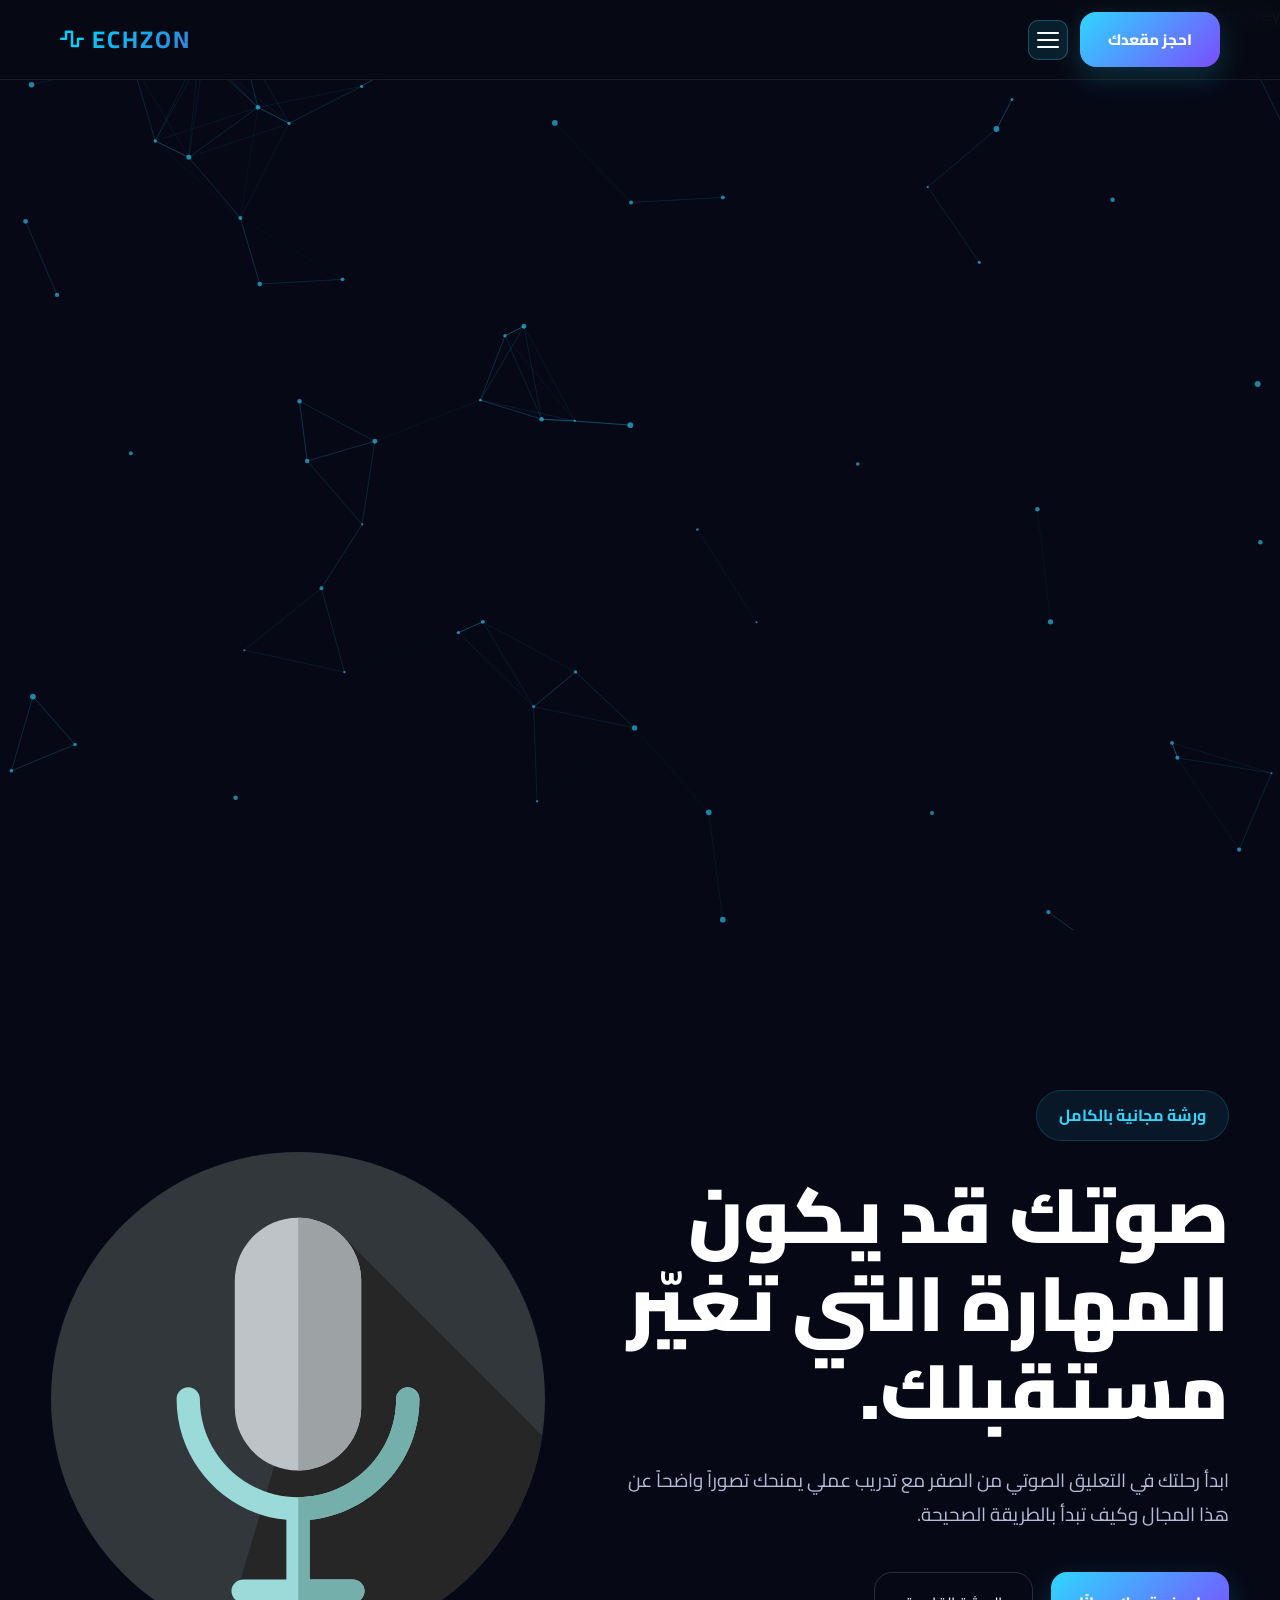
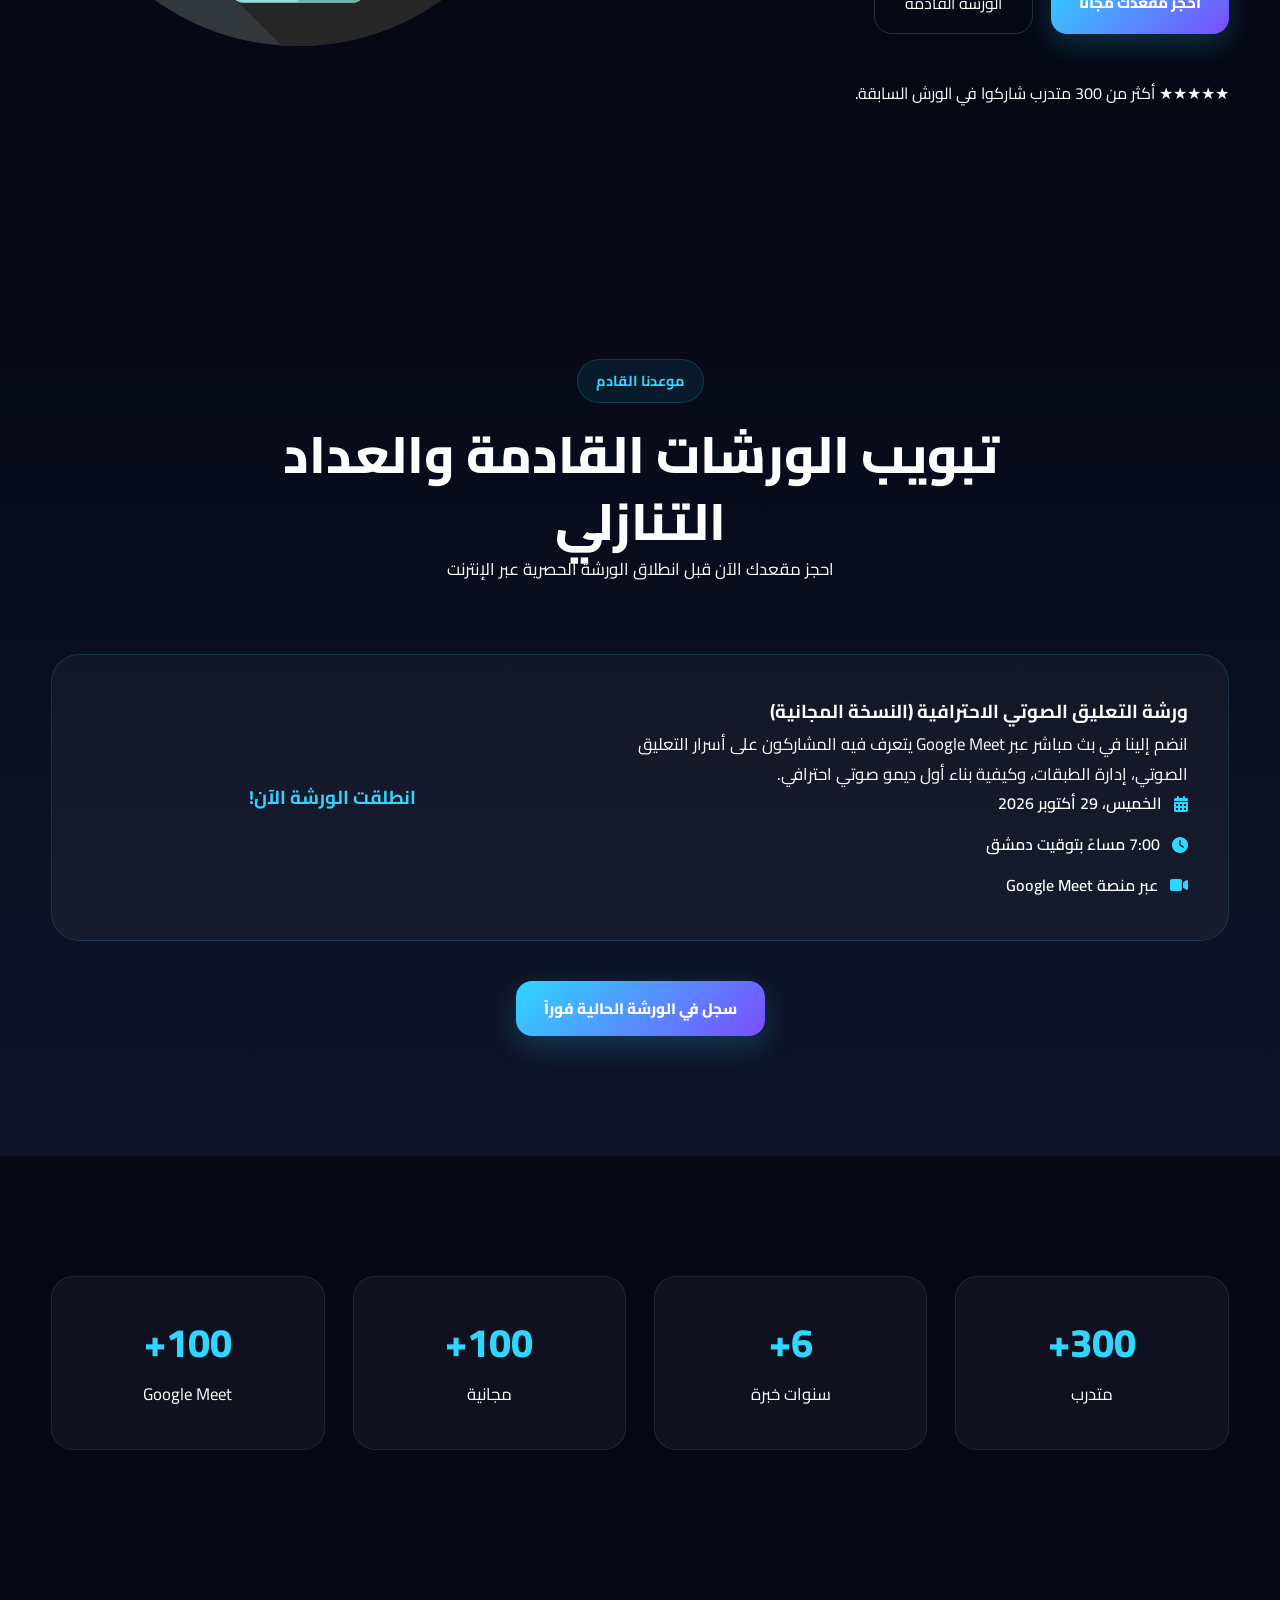
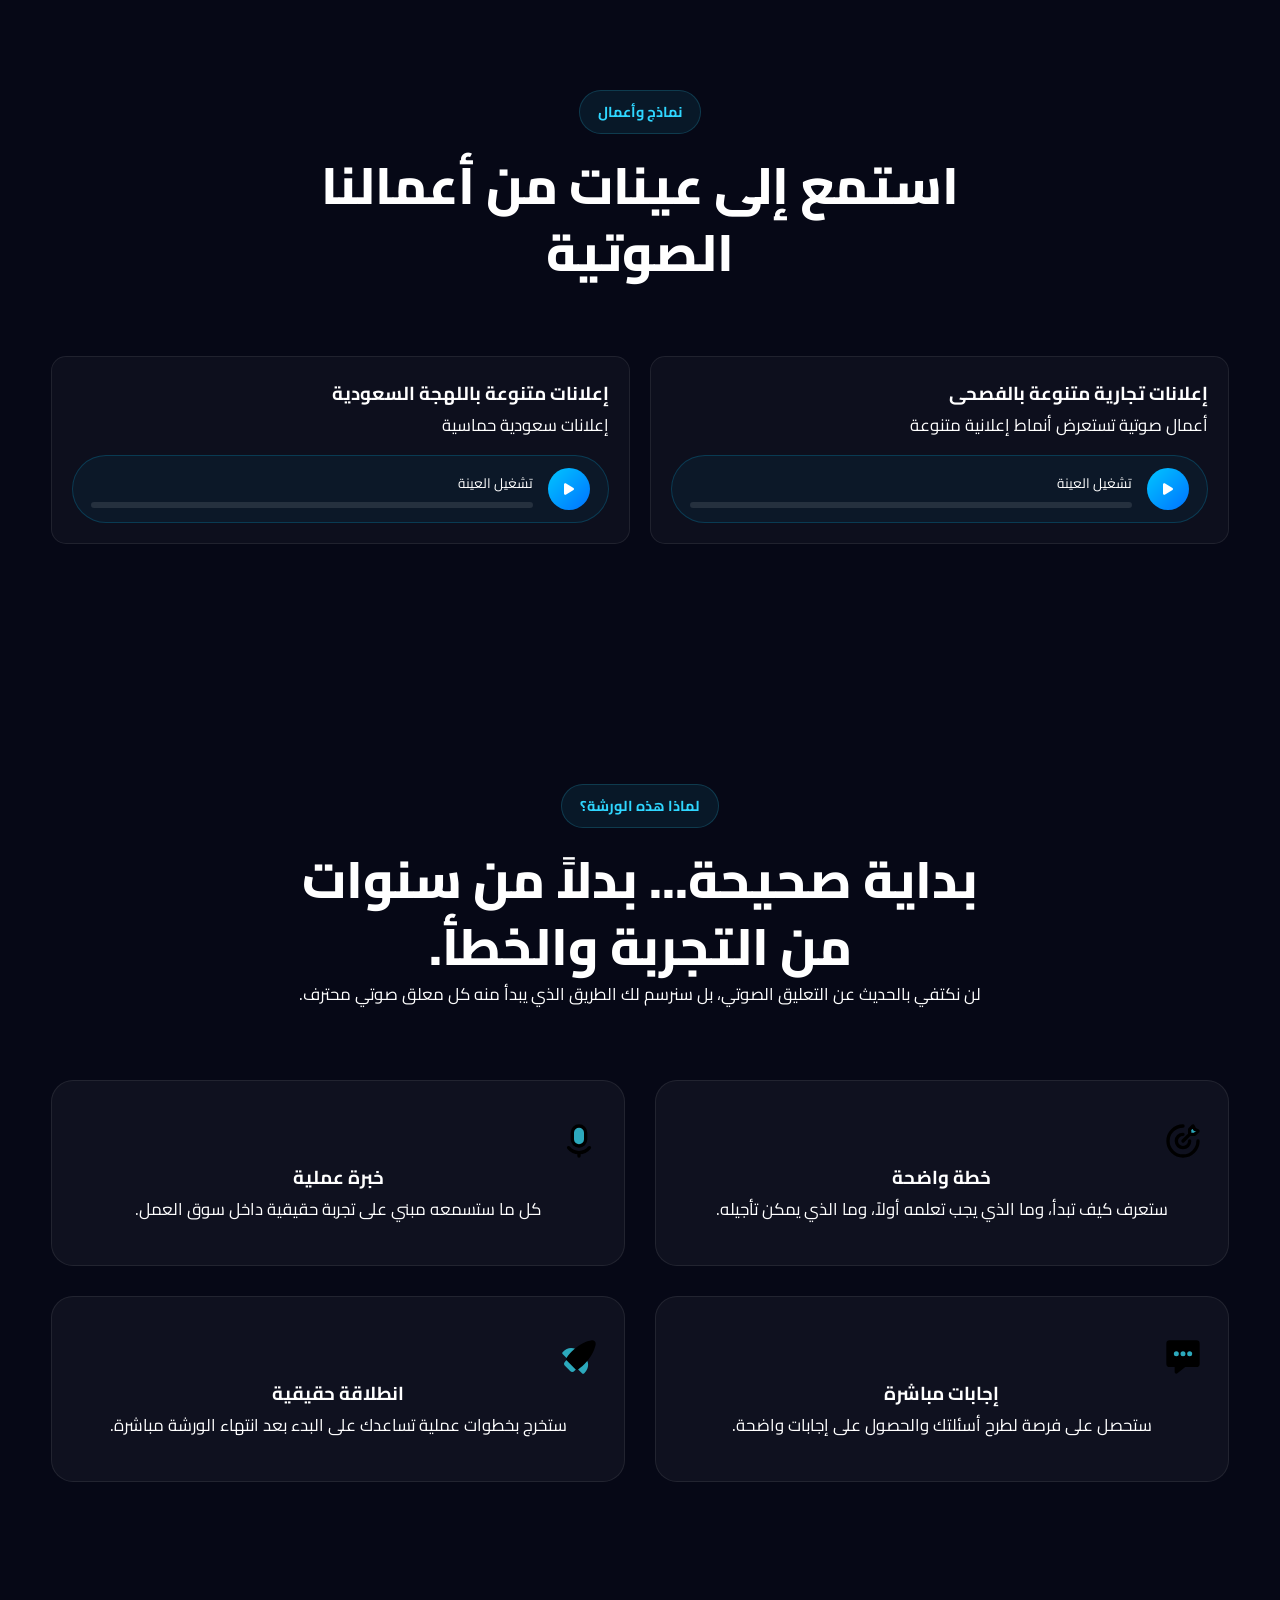
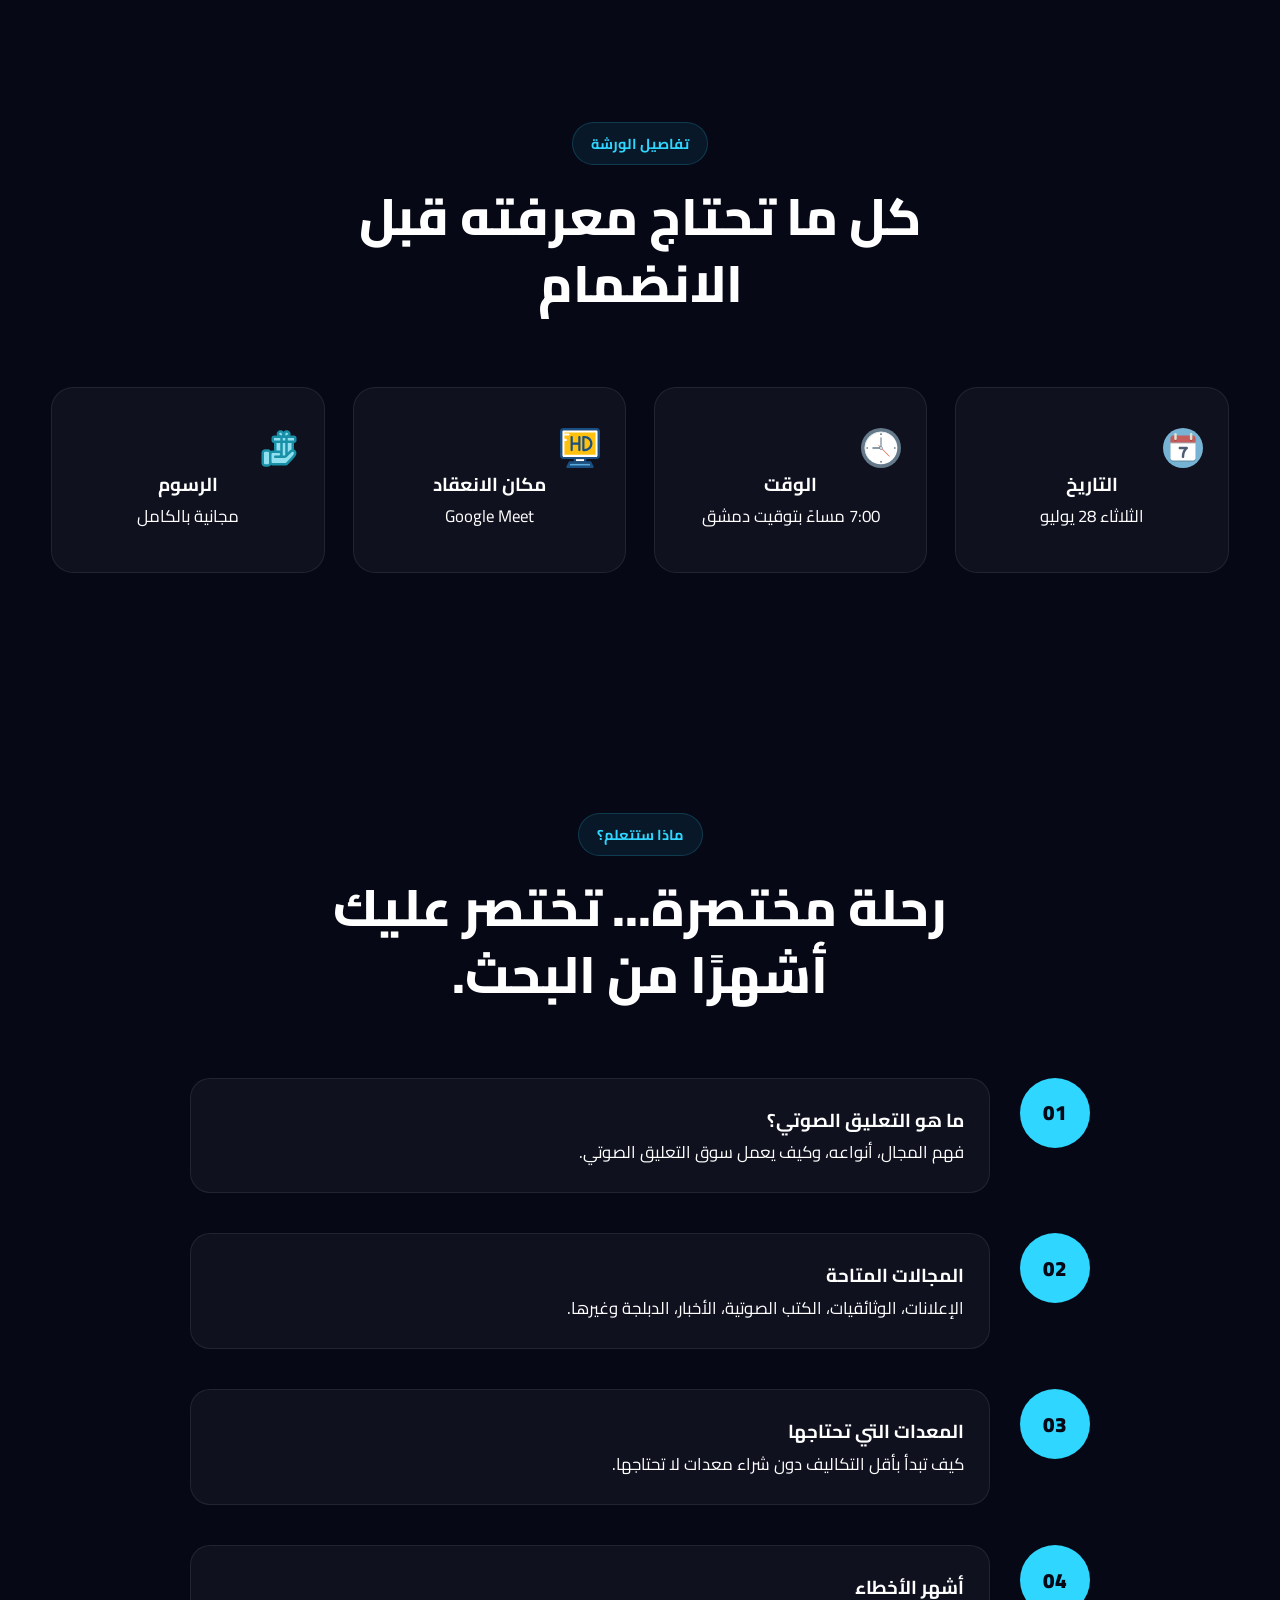
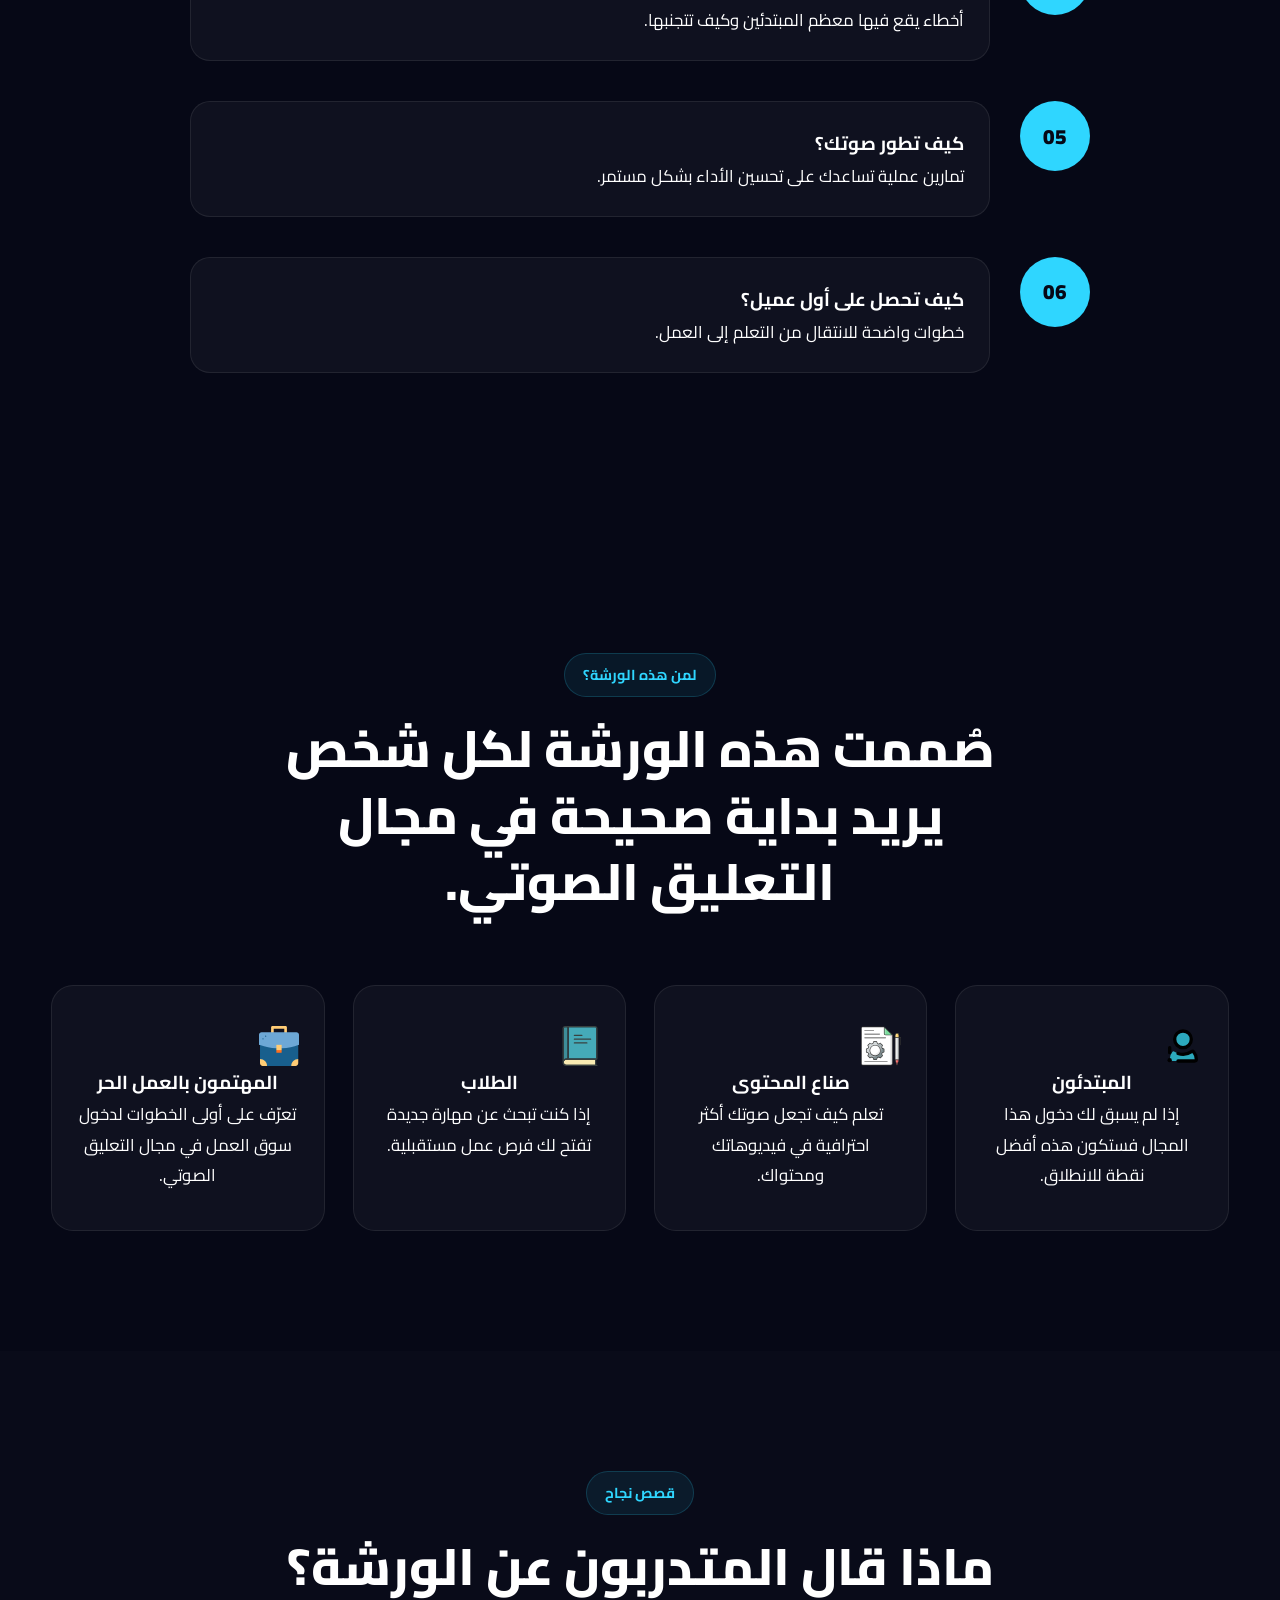
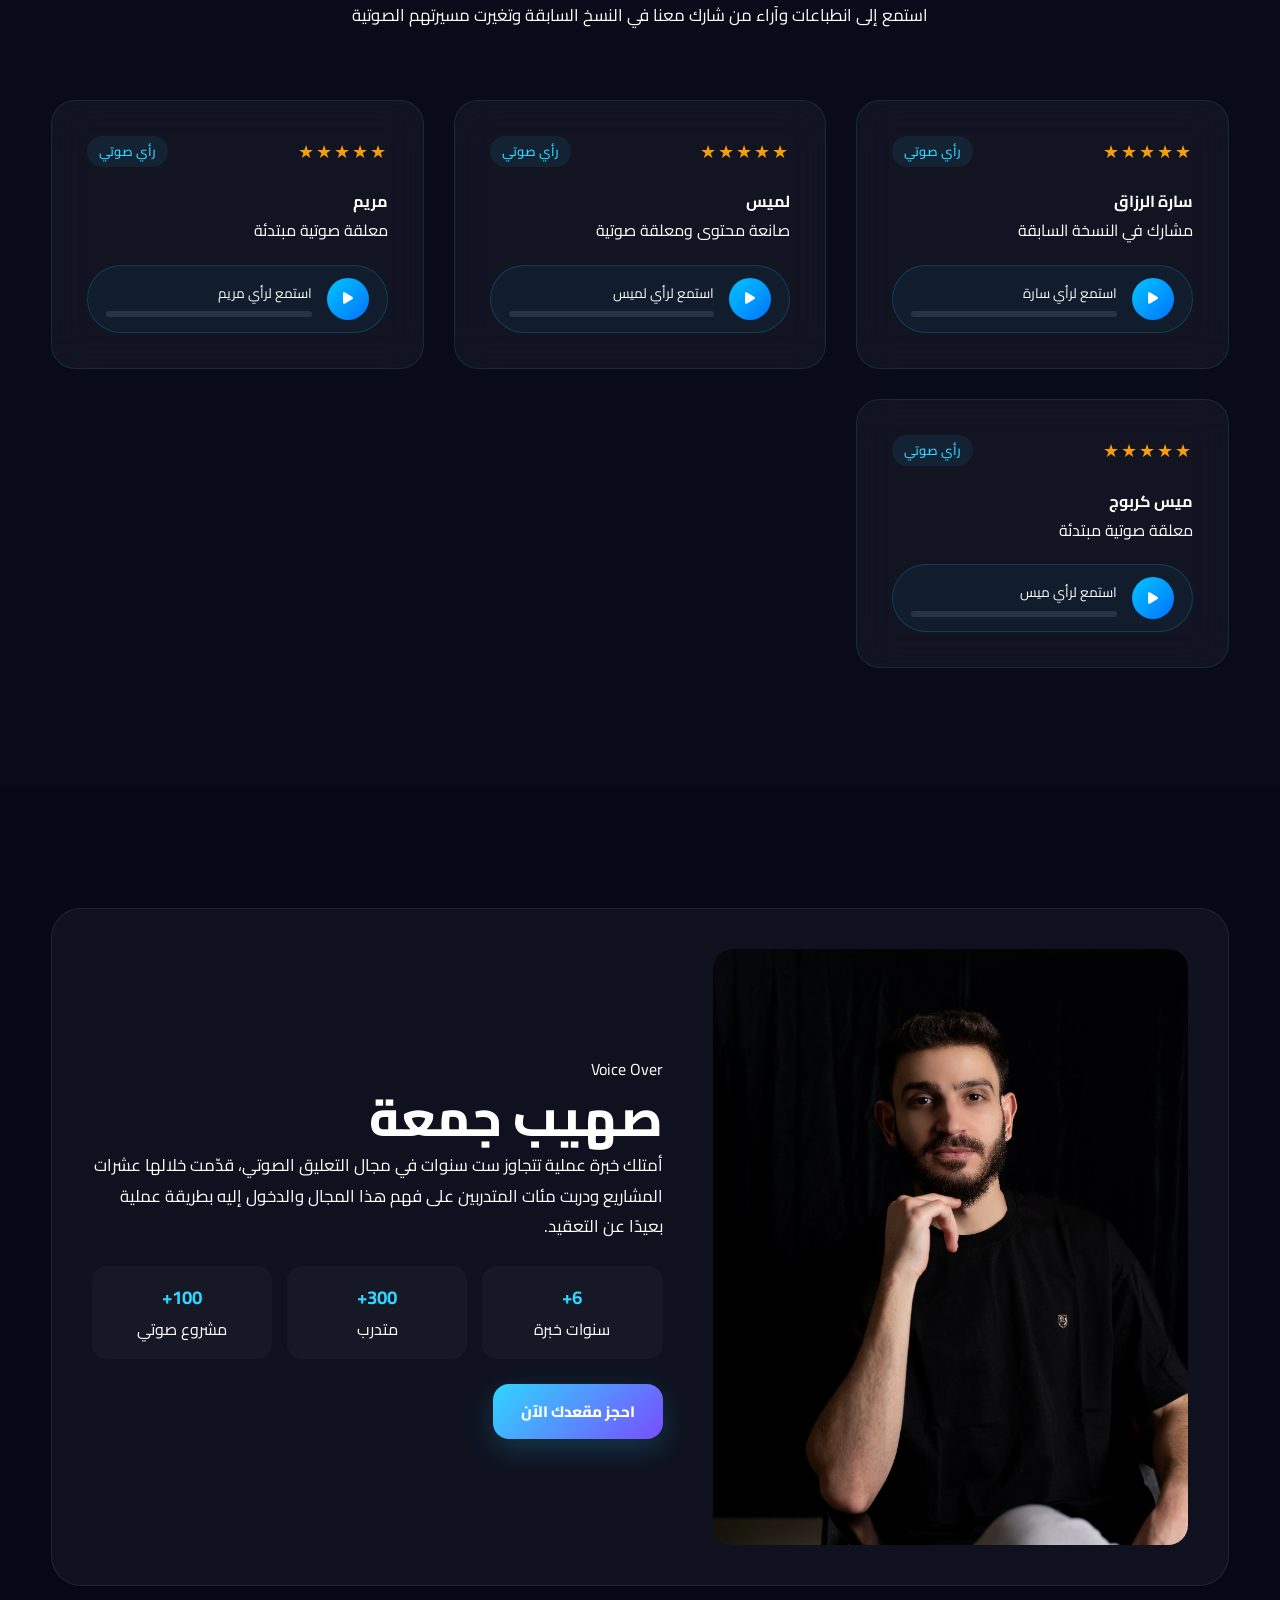
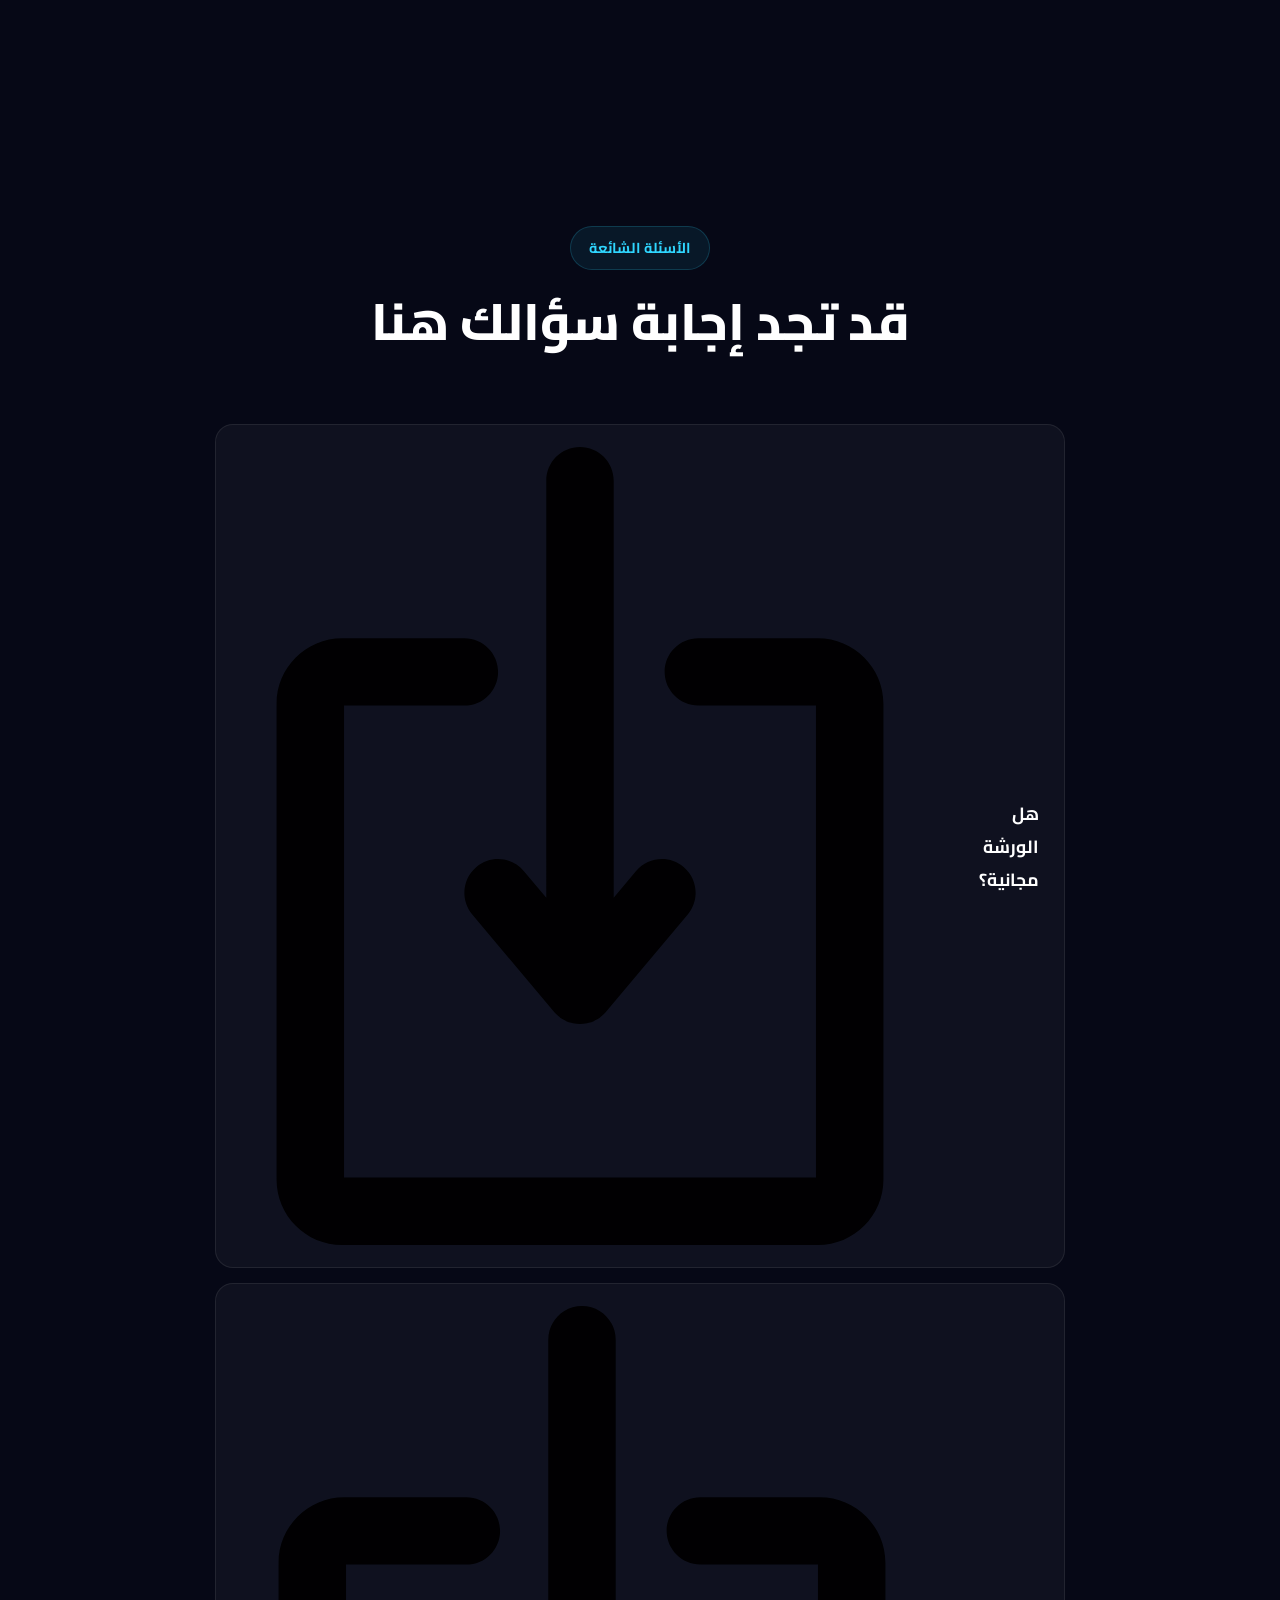
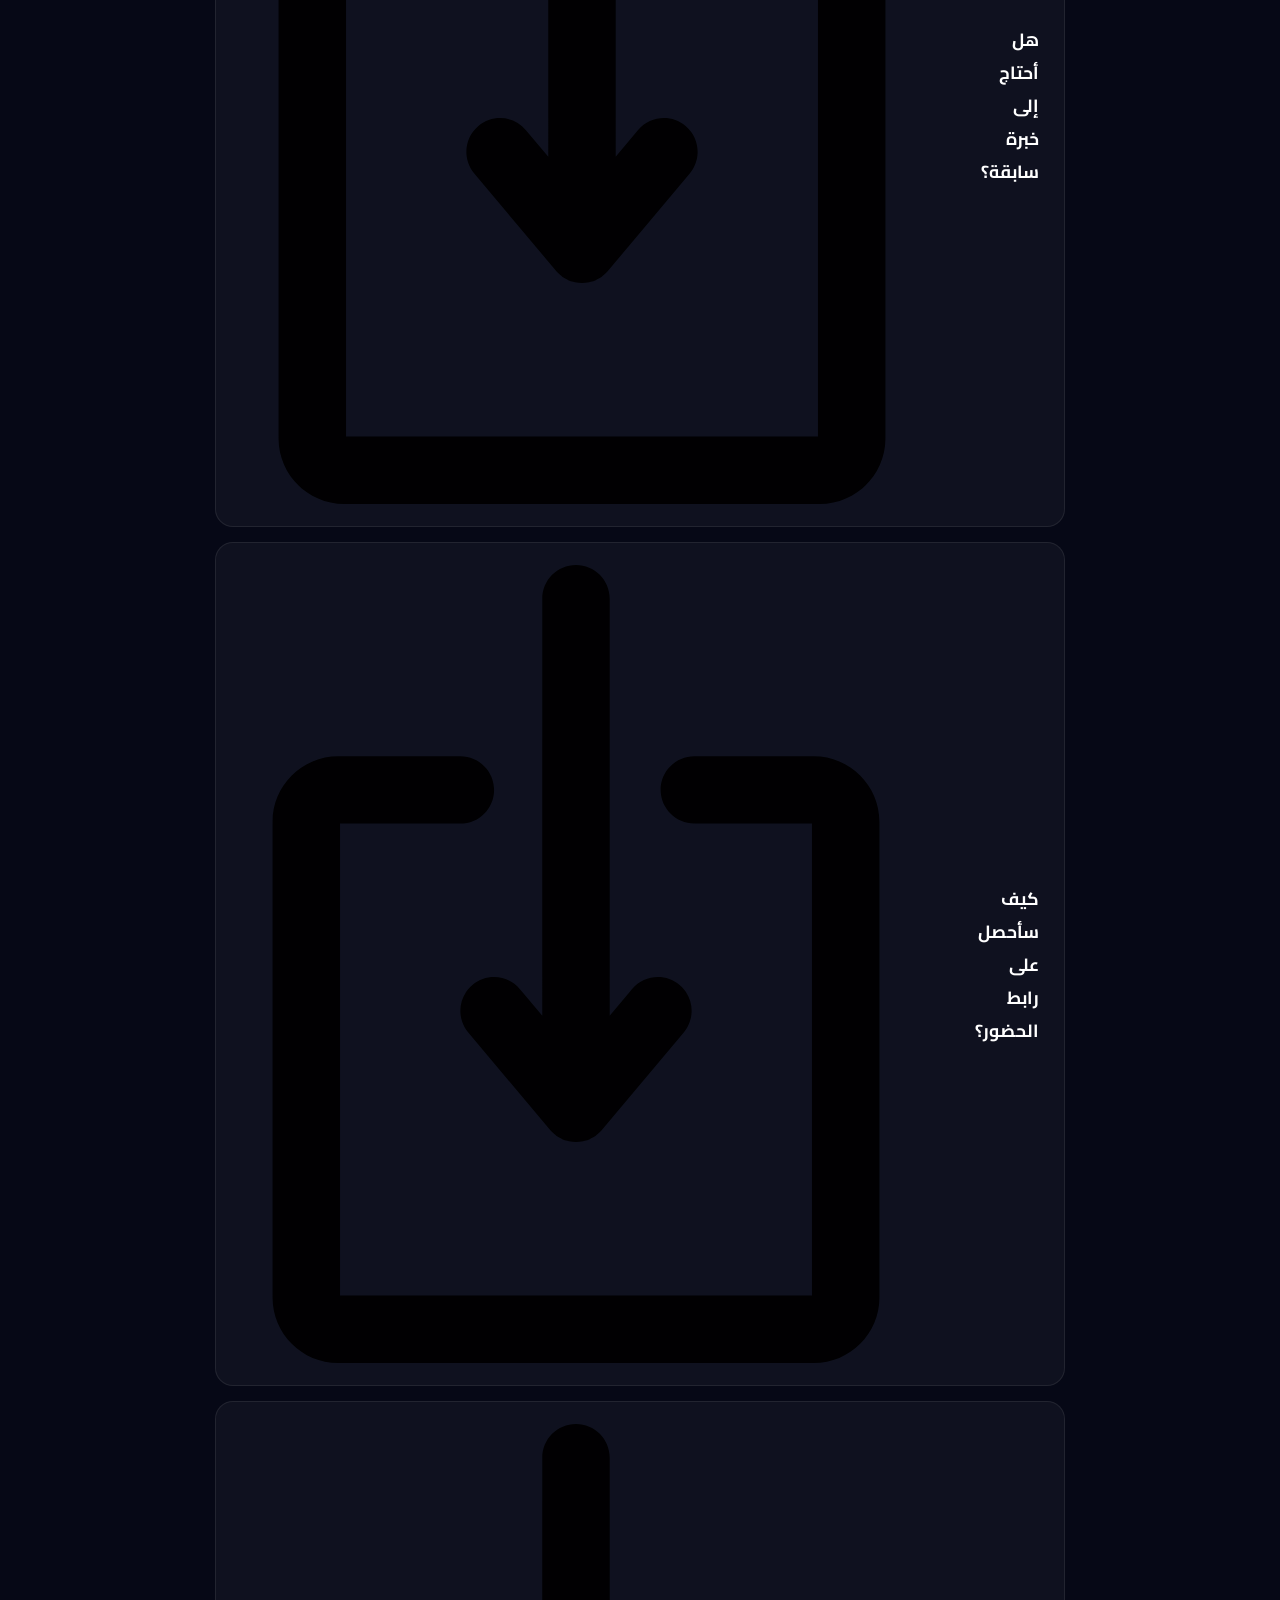
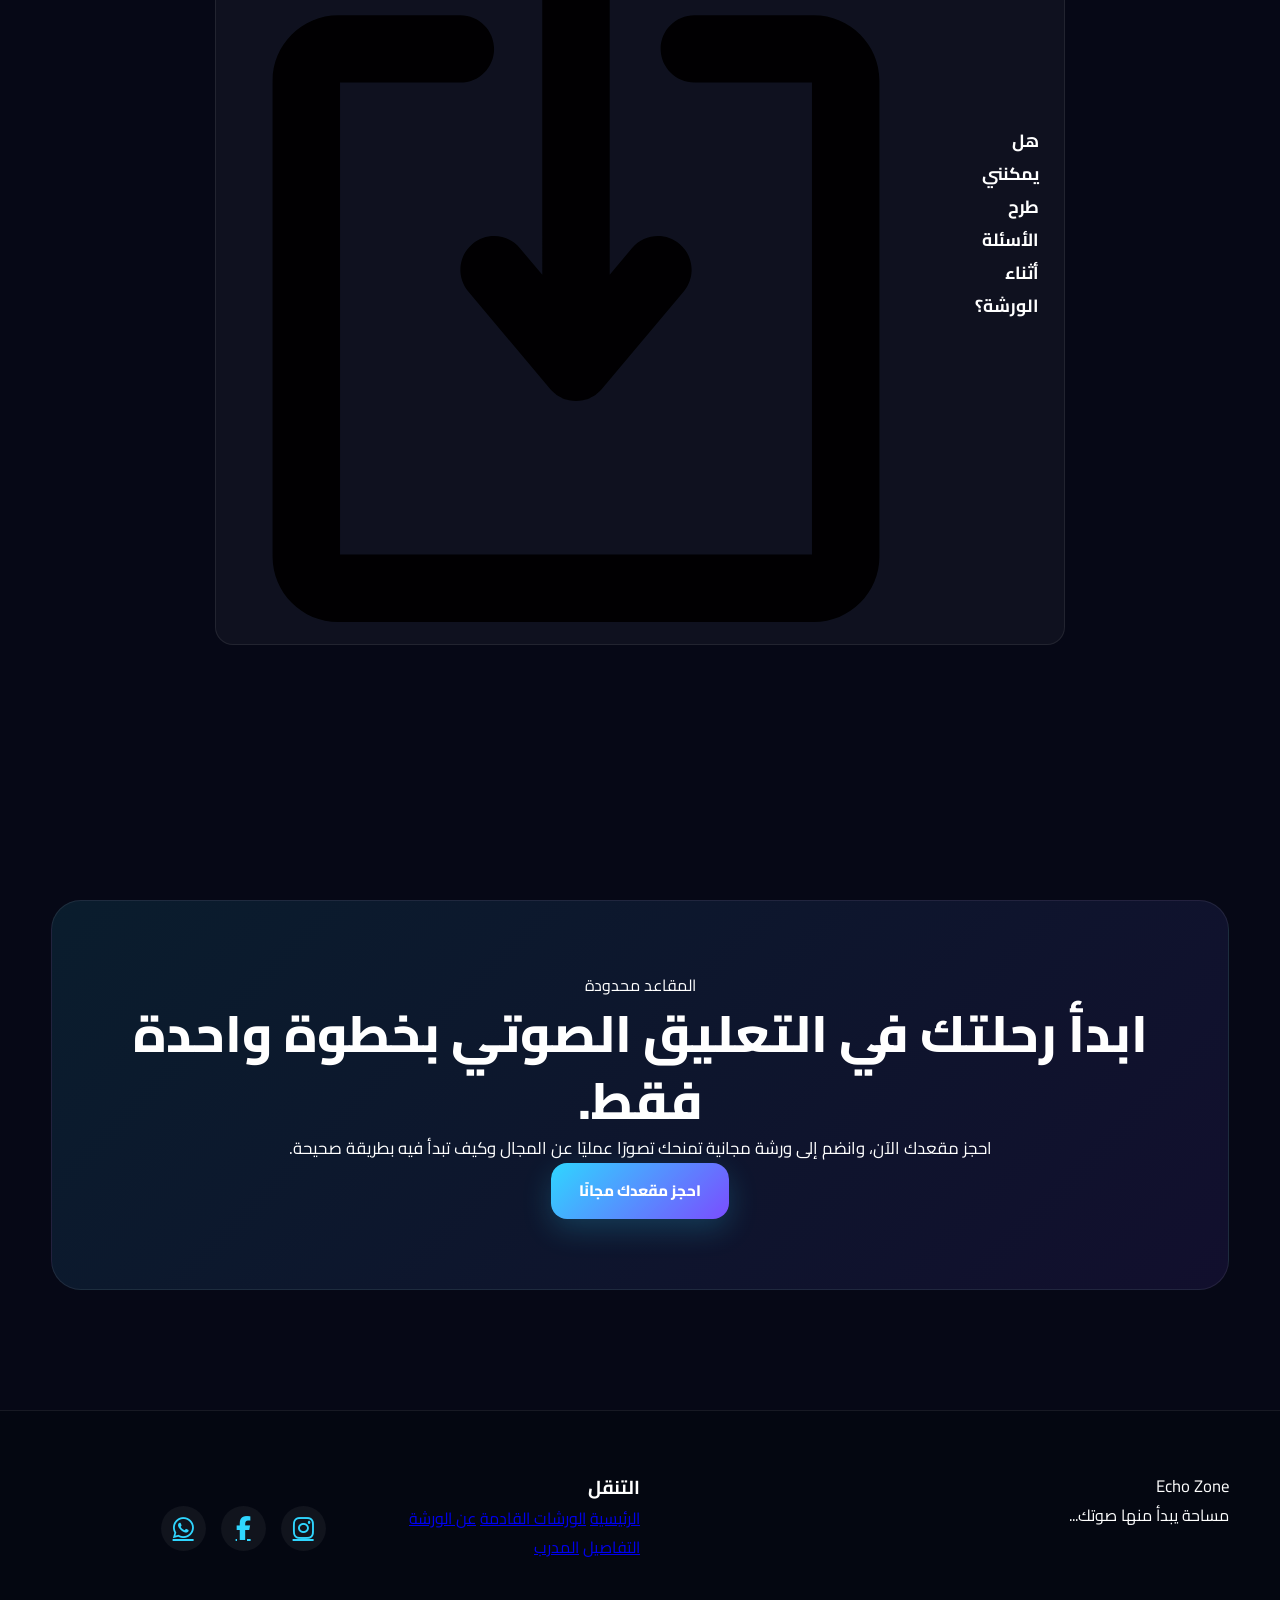
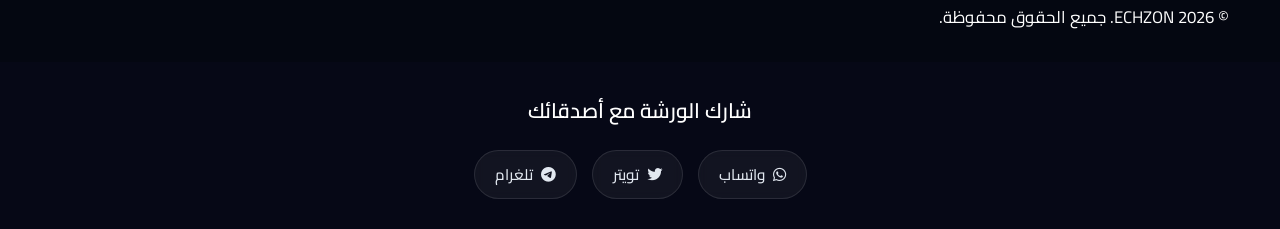
==== commit 92767192: "Update index.html" ====
--- a/index.html
+++ b/index.html
@@ -187,7 +187,7 @@
 <h3>ورشة التعليق الصوتي الاحترافية (النسخة المجانية)</h3>
 <p>انضم إلينا في بث مباشر عبر Google Meet يتعرف فيه المشاركون على أسرار التعليق الصوتي، إدارة الطبقات، وكيفية بناء أول ديمو صوتي احترافي.</p>
 <ul class="workshop-meta-list">
-<li><i class="fas fa-calendar-alt"></i> الثلاثاء، 28 يوليو 2026</li>
+<li><i class="fas fa-calendar-alt"></i> الخميس، 29 أكتوبر 2026</li>
 <li><i class="fas fa-clock"></i> 7:00 مساءً بتوقيت دمشق</li>
 <li><i class="fas fa-video"></i> عبر منصة Google Meet</li>
 </ul>
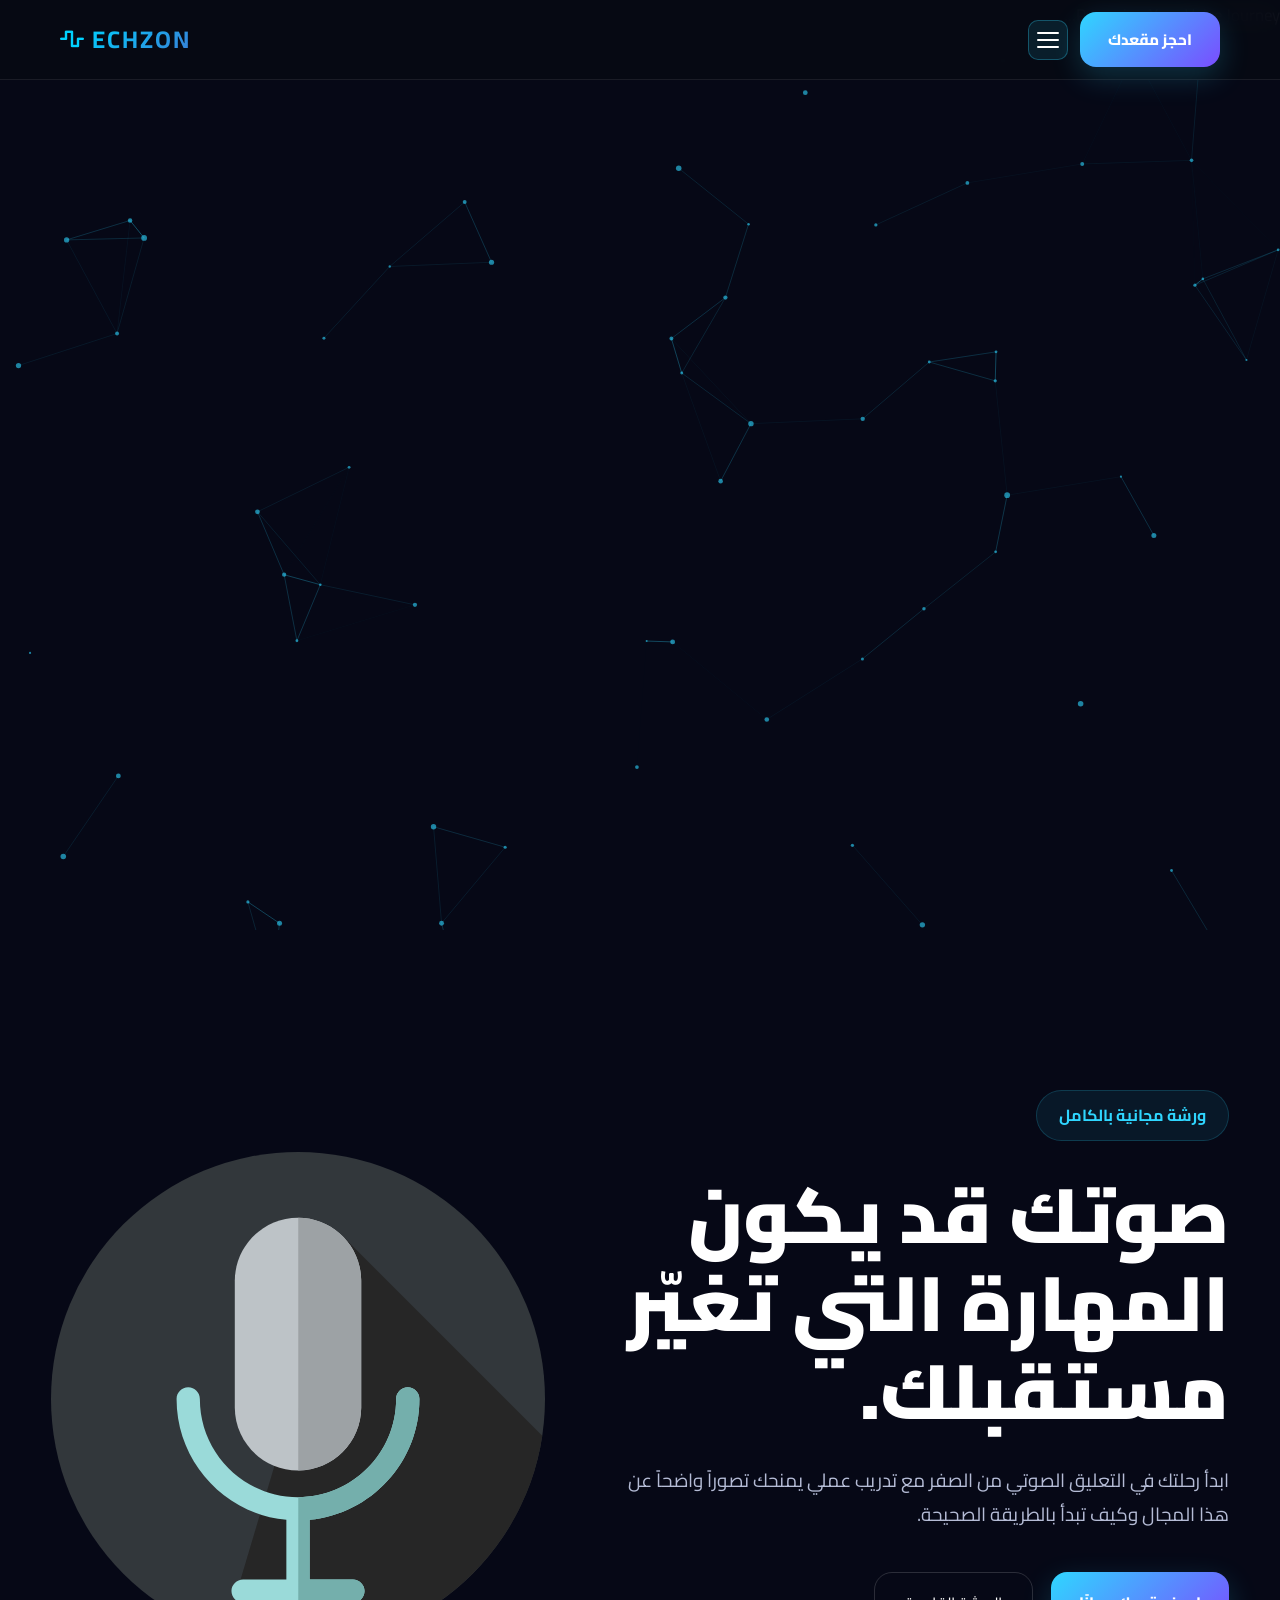
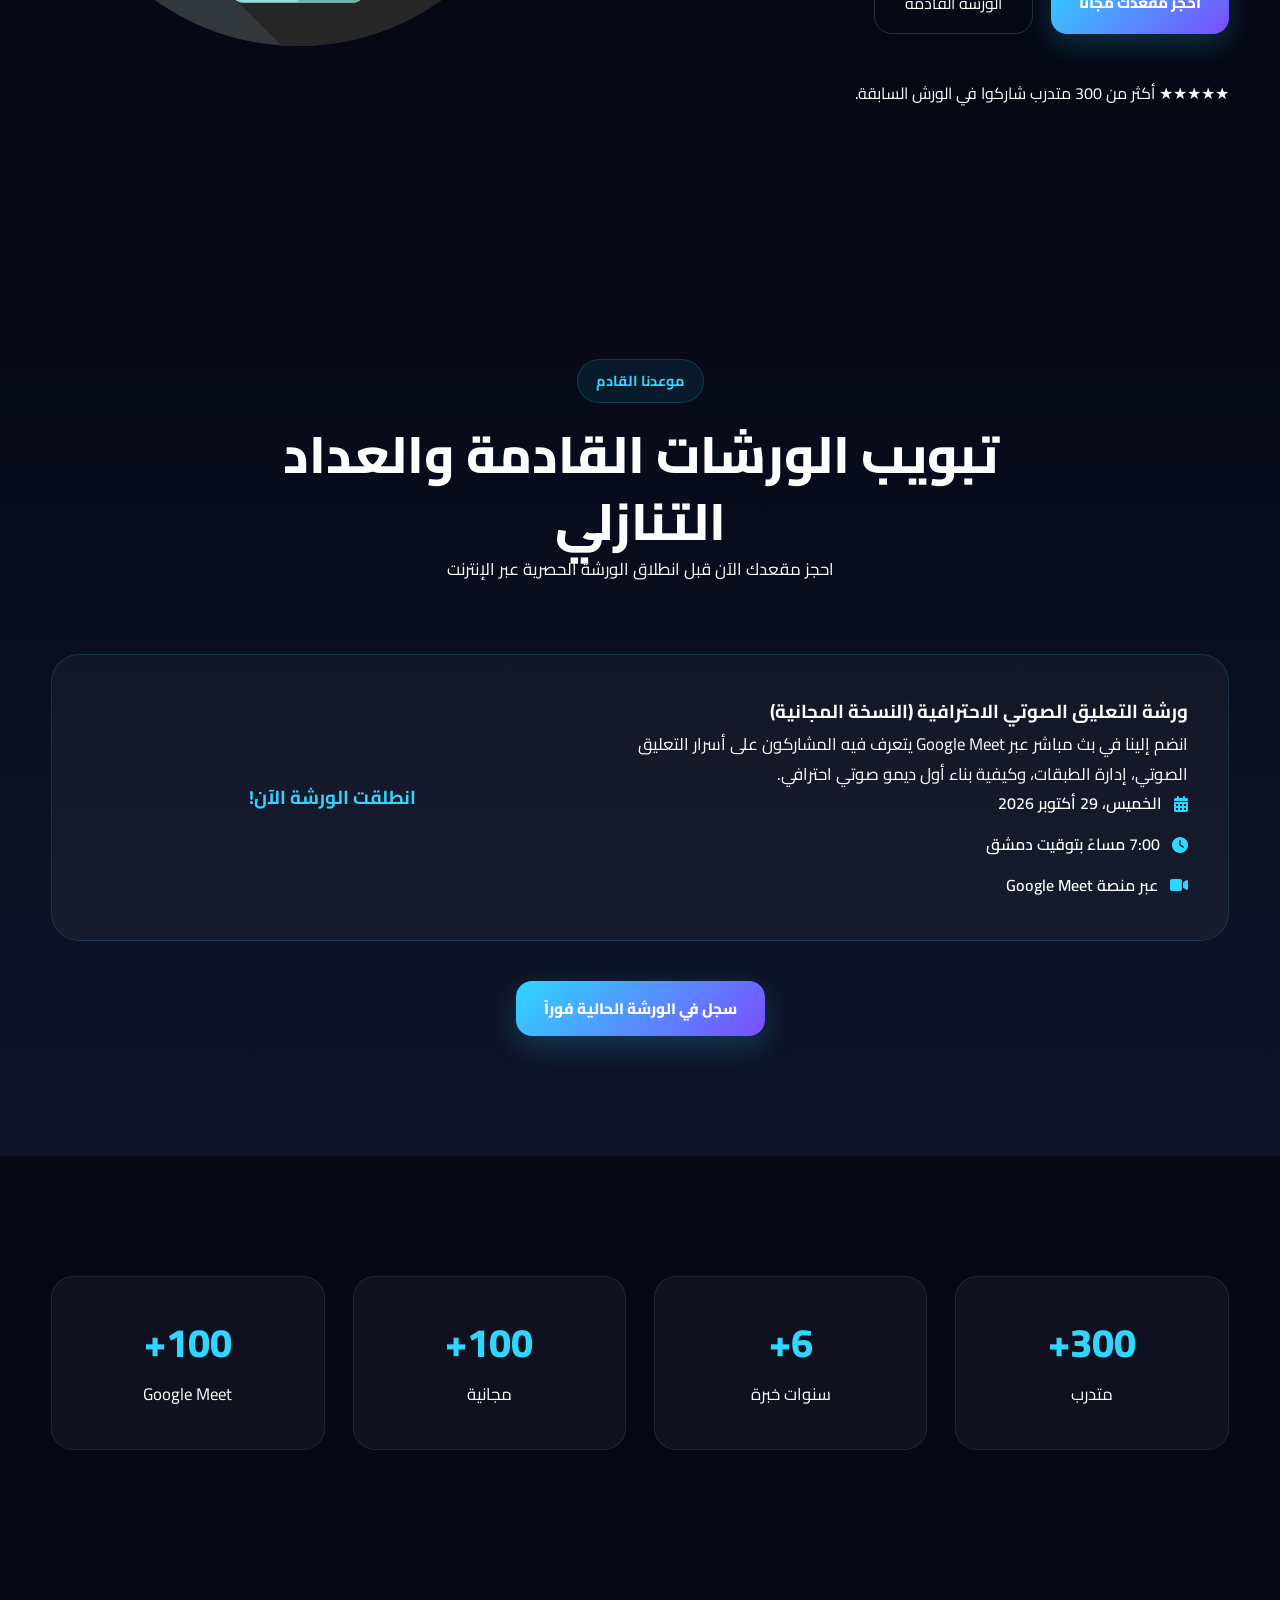
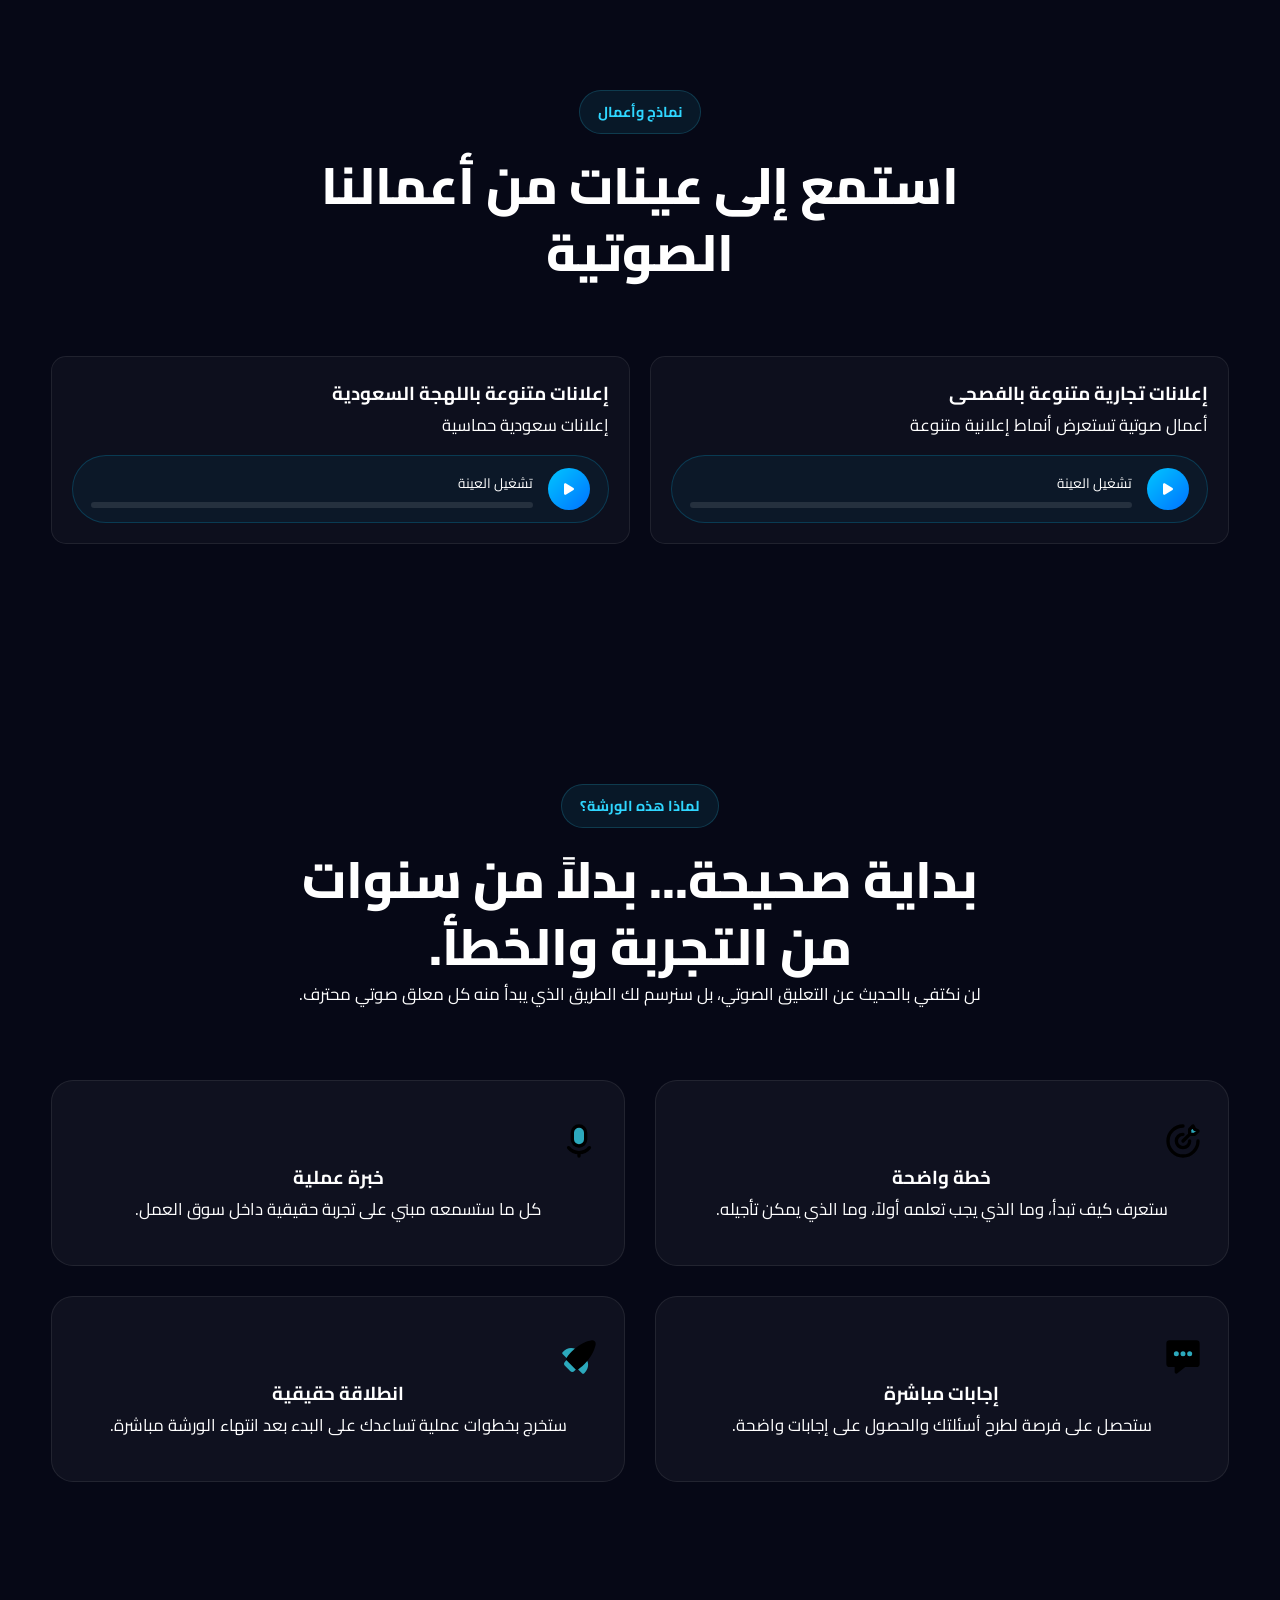
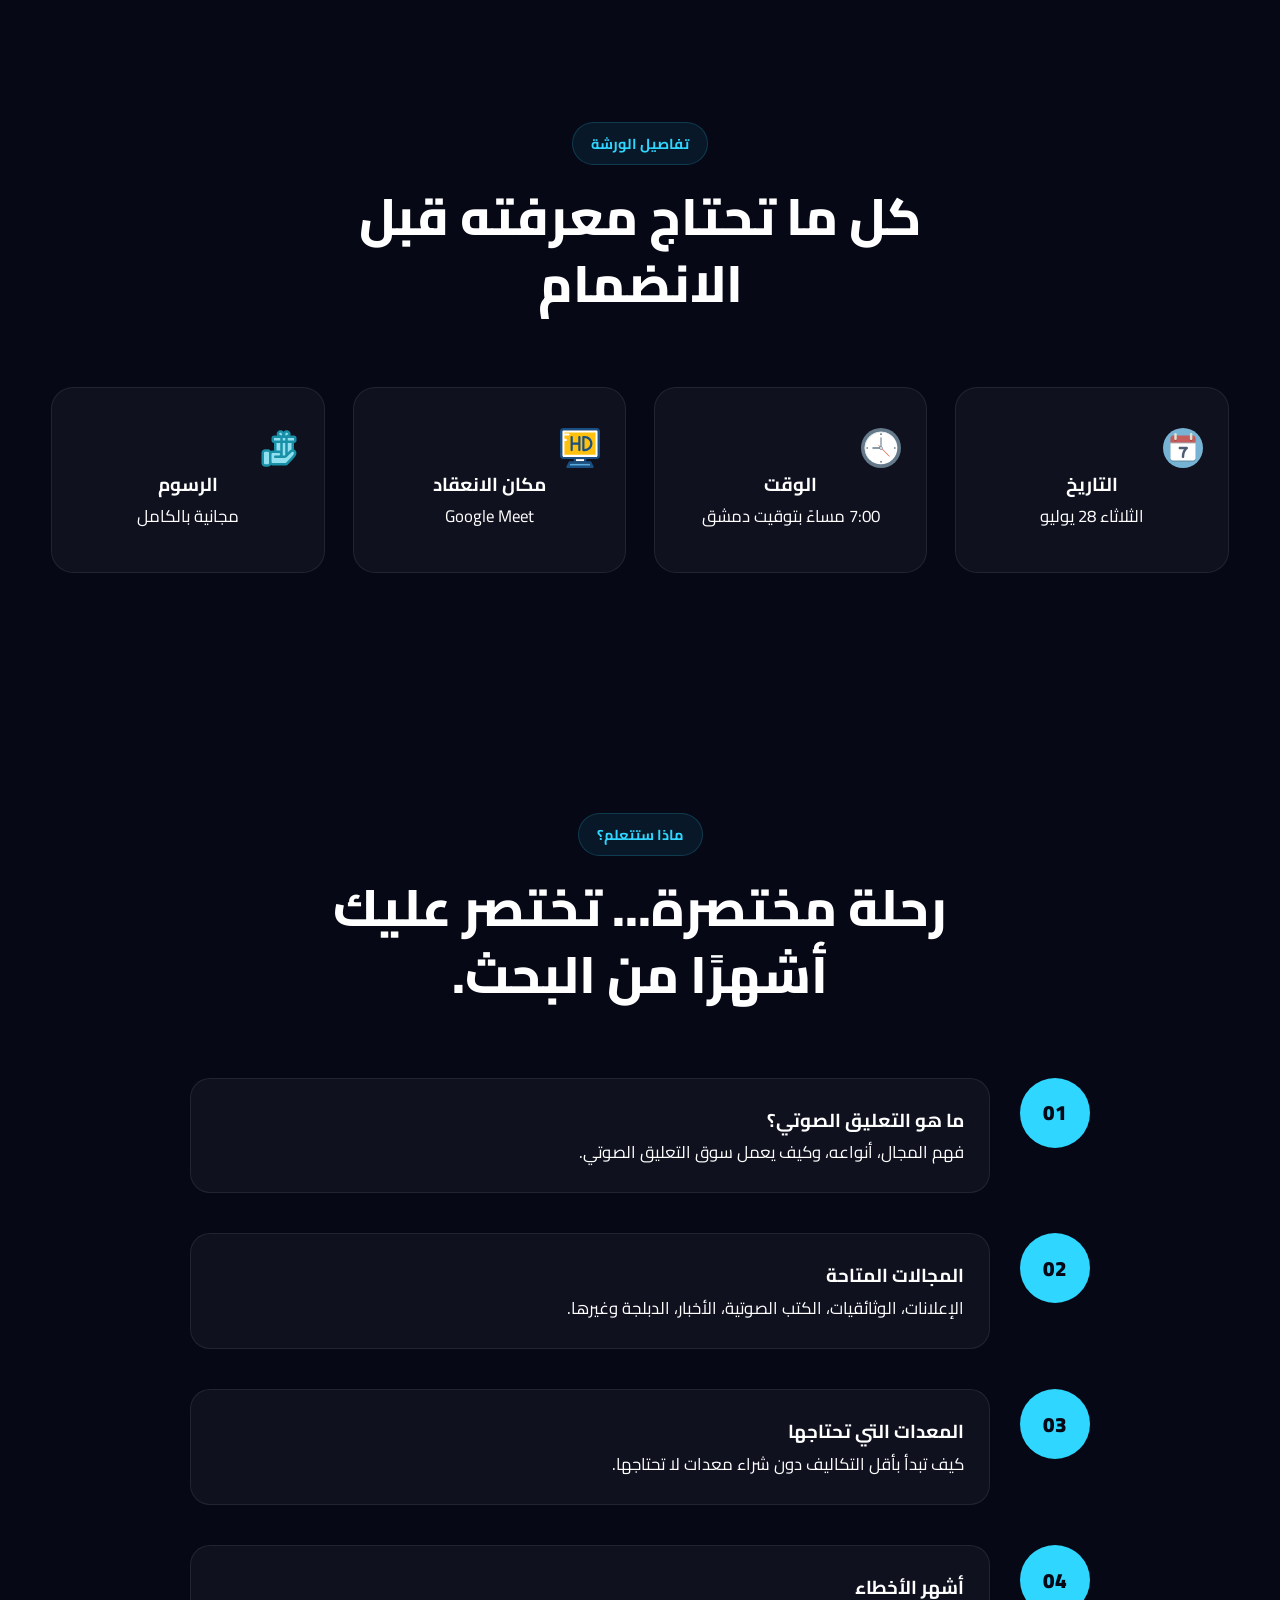
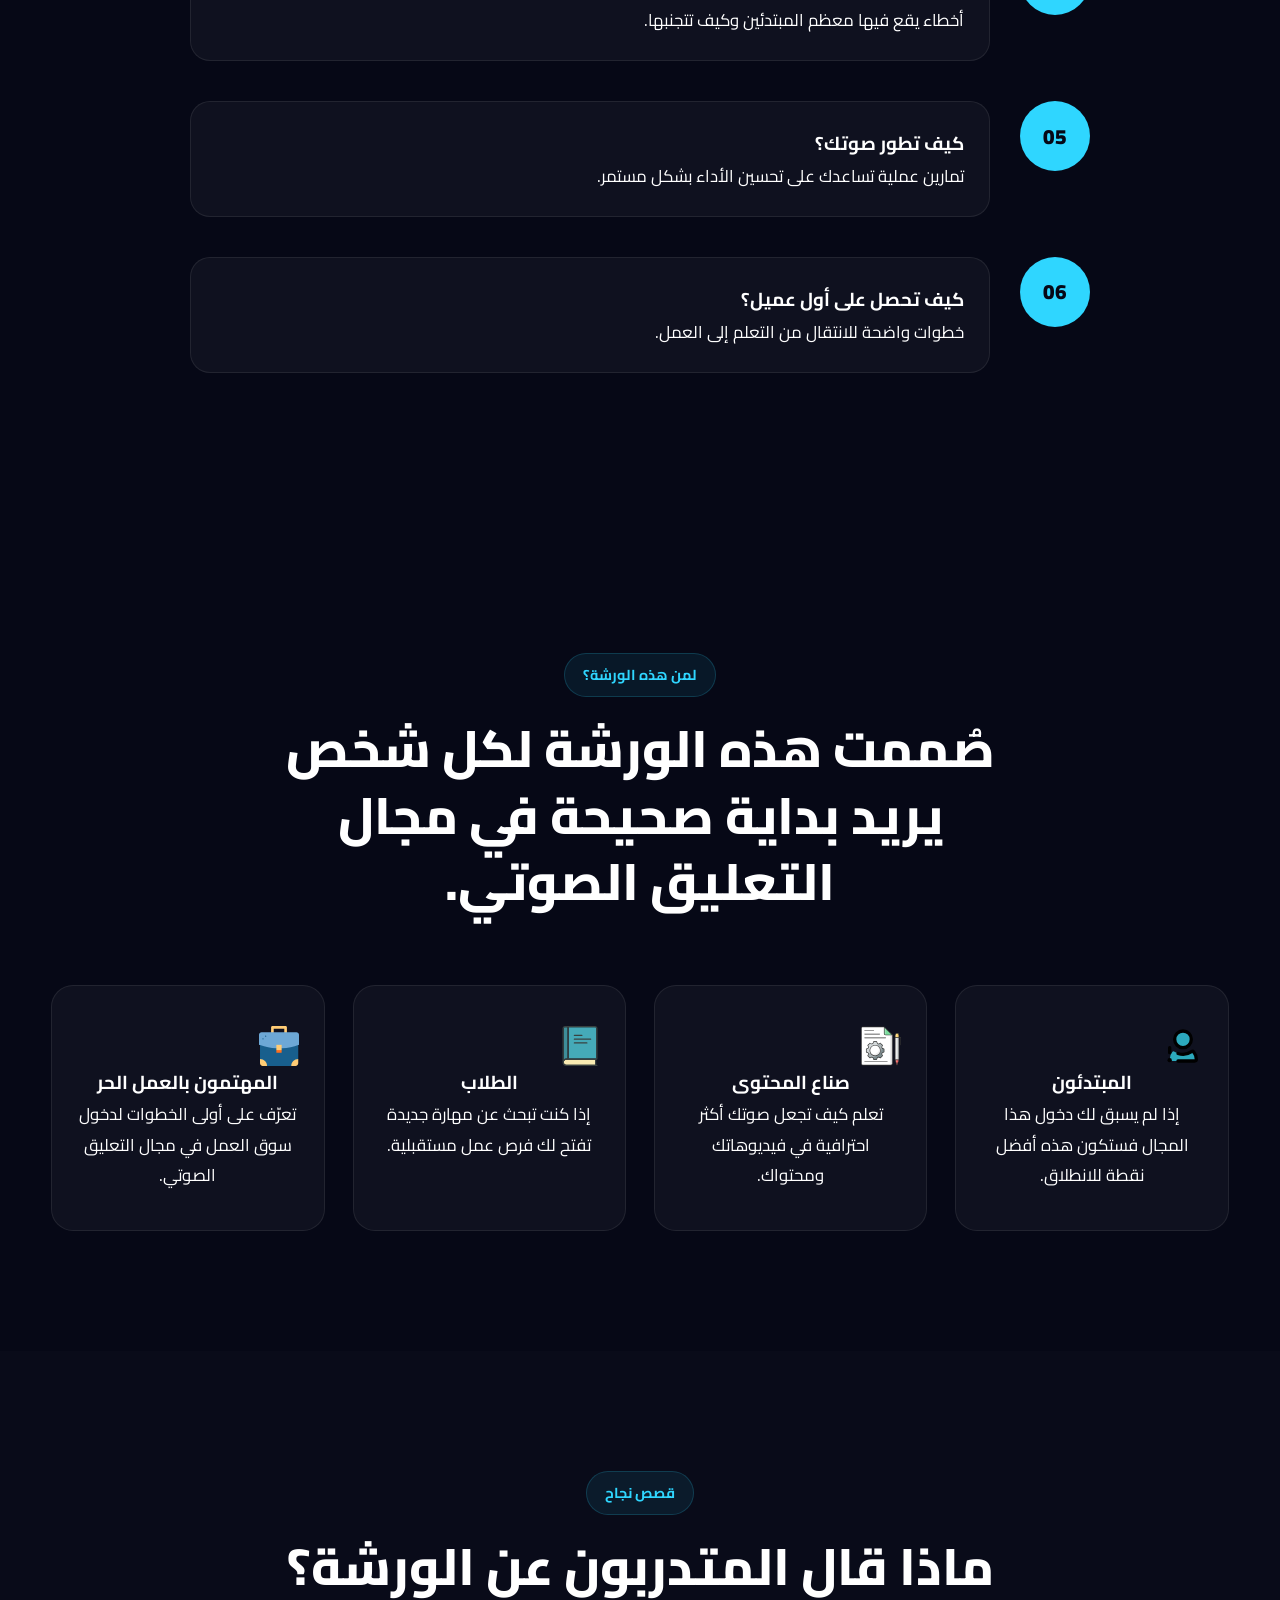
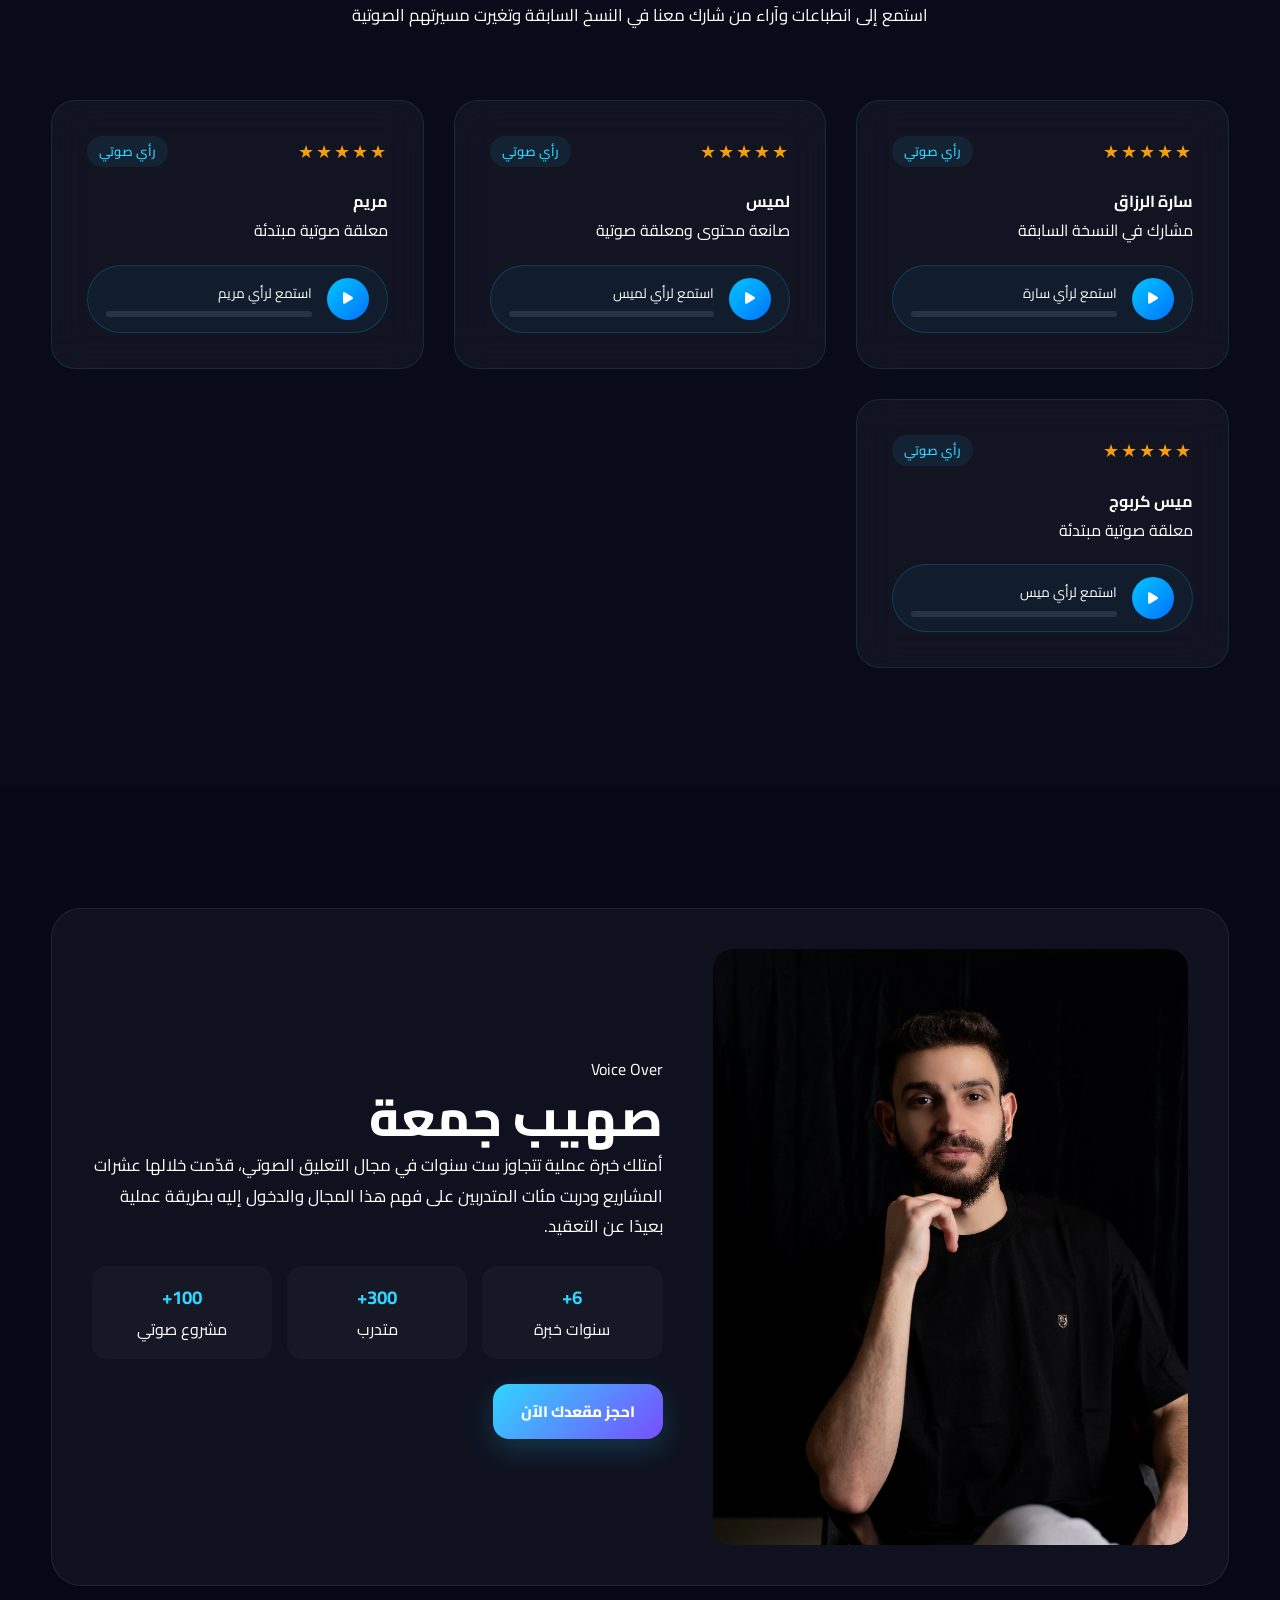
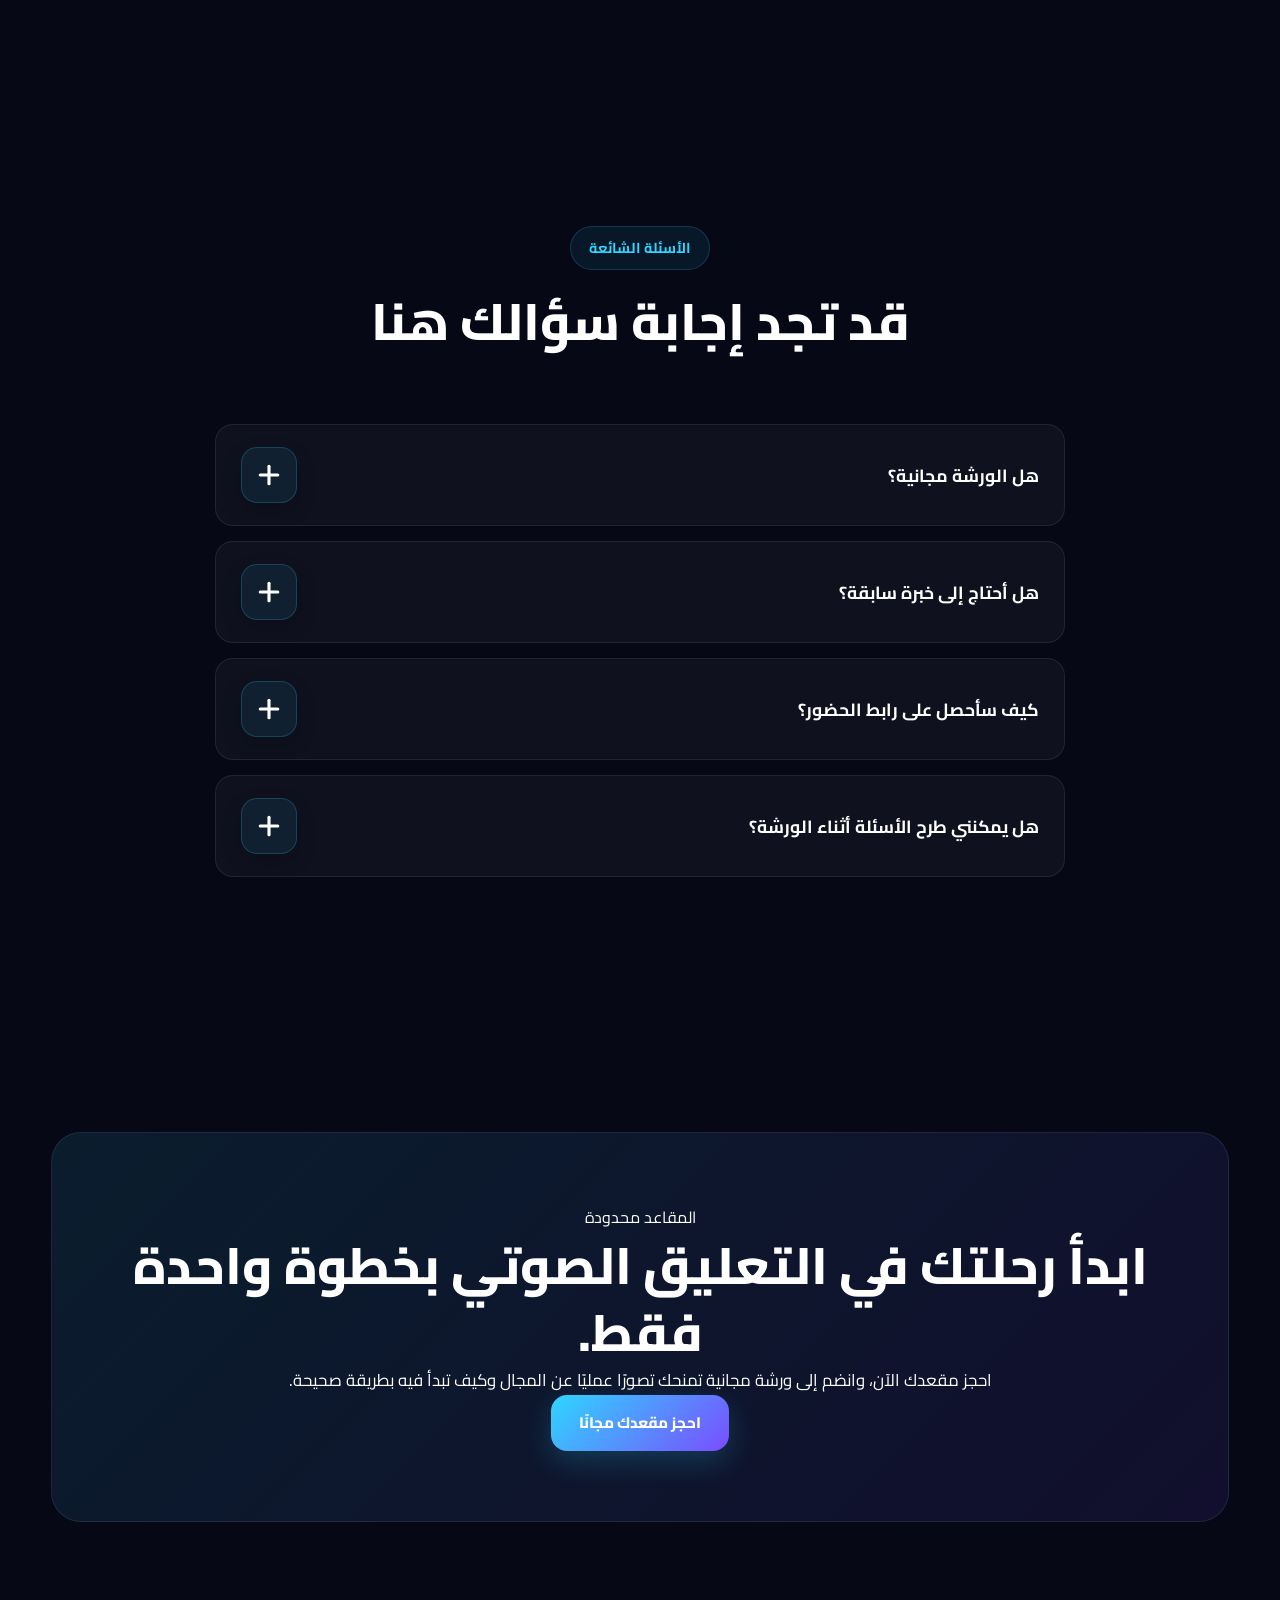
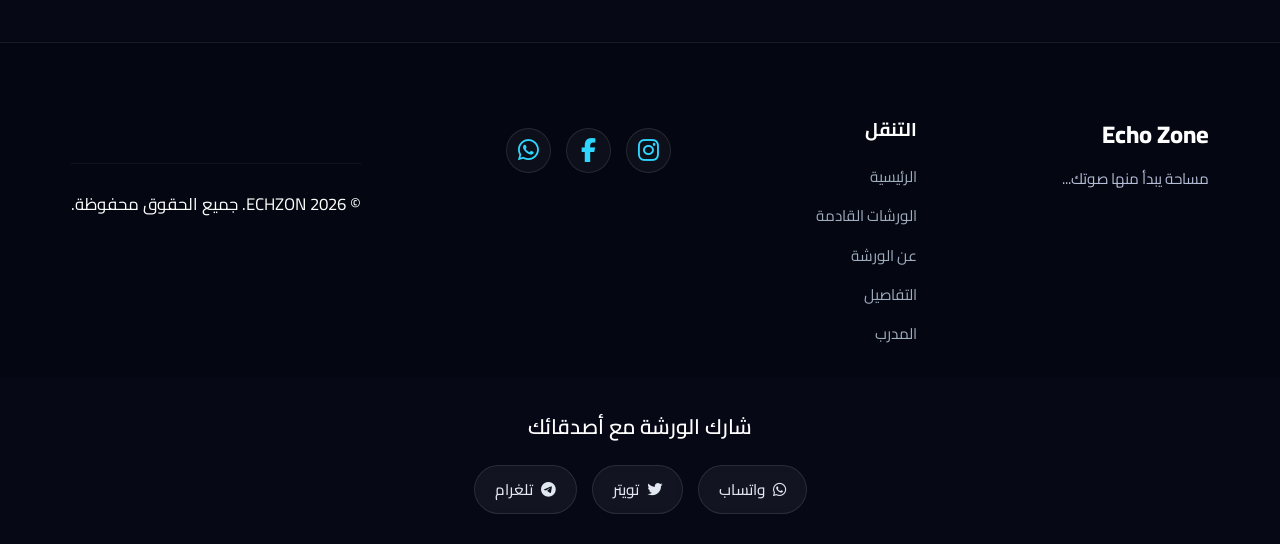
==== commit 5ebc0a79: "Update index.html" ====
--- a/index.html
+++ b/index.html
@@ -586,7 +586,10 @@
 <div class="faq-item active">
 <button class="faq-question">
 <span>هل الورشة مجانية؟</span>
-<img src="assets/icons/plus.svg" alt="Expand">
+<svg class="faq-icon" width="20" height="20" viewBox="0 0 24 24" fill="none" stroke="currentColor" stroke-width="2.5" stroke-linecap="round" stroke-linejoin="round" style="transition: transform 0.3s ease;">
+  <line x1="12" y1="5" x2="12" y2="19"></line>
+  <line x1="5" y1="12" x2="19" y2="12"></line>
+</svg>
 </button>
 <div class="faq-answer">
 <p>نعم، الورشة مجانية بالكامل، ولا يوجد أي رسوم للتسجيل أو الحضور.</p>
@@ -595,7 +598,10 @@
 <div class="faq-item reveal-item">
 <button class="faq-question">
 <span>هل أحتاج إلى خبرة سابقة؟</span>
-<img src="assets/icons/plus.svg" alt="Expand">
+<svg class="faq-icon" width="20" height="20" viewBox="0 0 24 24" fill="none" stroke="currentColor" stroke-width="2.5" stroke-linecap="round" stroke-linejoin="round" style="transition: transform 0.3s ease;">
+  <line x1="12" y1="5" x2="12" y2="19"></line>
+  <line x1="5" y1="12" x2="19" y2="12"></line>
+</svg>
 </button>
 <div class="faq-answer">
 <p>لا، الورشة مناسبة للمبتدئين، وستبدأ من الأساسيات حتى تتكون لديك صورة واضحة عن المجال.</p>
@@ -604,7 +610,10 @@
 <div class="faq-item">
 <button class="faq-question">
 <span>كيف سأحصل على رابط الحضور؟</span>
-<img src="assets/icons/plus.svg" alt="Expand">
+<svg class="faq-icon" width="20" height="20" viewBox="0 0 24 24" fill="none" stroke="currentColor" stroke-width="2.5" stroke-linecap="round" stroke-linejoin="round" style="transition: transform 0.3s ease;">
+  <line x1="12" y1="5" x2="12" y2="19"></line>
+  <line x1="5" y1="12" x2="19" y2="12"></line>
+</svg>
 </button>
 <div class="faq-answer">
 <p>بعد تعبئة نموذج التسجيل، سيتم إرسال رابط الانضمام إلى Google Meet قبل موعد الورشة.</p>
@@ -613,7 +622,10 @@
 <div class="faq-item">
 <button class="faq-question">
 <span>هل يمكنني طرح الأسئلة أثناء الورشة؟</span>
-<img src="assets/icons/plus.svg" alt="Expand">
+<svg class="faq-icon" width="20" height="20" viewBox="0 0 24 24" fill="none" stroke="currentColor" stroke-width="2.5" stroke-linecap="round" stroke-linejoin="round" style="transition: transform 0.3s ease;">
+  <line x1="12" y1="5" x2="12" y2="19"></line>
+  <line x1="5" y1="12" x2="19" y2="12"></line>
+</svg>
 </button>
 <div class="faq-answer">
 <p>بالتأكيد، سيكون هناك وقت مخصص للإجابة عن الأسئلة والاستفسارات.</p>
--- a/style.css
+++ b/style.css
@@ -540,3 +540,151 @@
 @media(max-width: 480px) {
     .stats-grid, .details-grid, .audience-grid { grid-template-columns: 1fr; }
 }
+/* ==========================================================
+   MODERN FOOTER REDESIGN
+========================================================== */
+.footer {
+    background: #040711;
+    border-top: 1px solid rgba(255, 255, 255, 0.08);
+    padding: 70px 0 30px;
+}
+
+.footer-grid {
+    display: flex;
+    justify-content: space-between;
+    align-items: flex-start;
+    flex-wrap: wrap;
+    gap: 40px;
+    max-width: 1200px;
+    margin: 0 auto;
+    padding: 0 20px;
+}
+
+.footer-brand p {
+    font-size: 1.5rem;
+    font-weight: 800;
+    color: #fff;
+    margin-bottom: 8px;
+}
+
+.footer-brand span {
+    color: var(--muted, #B5BCD6);
+    font-size: 0.95rem;
+}
+
+/* تنسيق قائمة التنقل في الفوتر لتظهر بشكل عمودي وأنيق */
+.footer-links {
+    display: flex;
+    flex-direction: column;
+    gap: 12px;
+}
+
+.footer-links h3 {
+    color: #fff;
+    font-size: 1.15rem;
+    font-weight: 700;
+    margin-bottom: 5px;
+    position: relative;
+}
+
+.footer-links a {
+    color: #a0aec0 !important;
+    text-decoration: none !important;
+    font-size: 0.95rem;
+    transition: all 0.3s ease;
+    display: inline-block;
+}
+
+.footer-links a:hover {
+    color: var(--primary, #2FD6FF) !important;
+    transform: translateX(-5px);
+}
+
+/* تنسيق أيقونات التواصل الاجتماعي بشكل عصري */
+.footer-contact .social-icons,
+.social-icons {
+    display: flex;
+    gap: 15px;
+    align-items: center;
+    margin-top: 0 !important;
+}
+
+.footer-contact a,
+.social-icons a {
+    width: 45px;
+    height: 45px;
+    border-radius: 50%;
+    background: rgba(255, 255, 255, 0.04);
+    border: 1px solid rgba(255, 255, 255, 0.1);
+    display: flex;
+    align-items: center;
+    justify-content: center;
+    color: var(--primary, #2FD6FF) !important;
+    font-size: 1.2rem;
+    transition: all 0.3s ease;
+    text-decoration: none !important;
+}
+
+.footer-contact a:hover,
+.social-icons a:hover {
+    background: rgba(47, 214, 255, 0.15);
+    border-color: var(--primary, #2FD6FF);
+    transform: translateY(-4px);
+    box-shadow: 0 8px 20px rgba(47, 214, 255, 0.25);
+}
+
+.footer-bottom {
+    text-align: center;
+    border-top: 1px solid rgba(255, 255, 255, 0.05);
+    margin-top: 50px;
+    padding-top: 25px;
+    color: #718096;
+    font-size: 0.9rem;
+}
+
+/* التجاوب مع الشاشات الصغيرة */
+@media (max-width: 768px) {
+    .footer-grid {
+        flex-direction: column;
+        gap: 30px;
+        text-align: center;
+        align-items: center;
+    }
+    .footer-links {
+        align-items: center;
+    }
+    .footer-links a:hover {
+        transform: translateY(-3px);
+    }
+}
+/* ==========================================================
+   FAQ & DOWNLOAD ICON MODERN STYLING
+========================================================== */
+/* تحجيم وضبط أيقونة التنزيل لتسحب مظهر حديث بدلاً من الحجم الضخم */
+.faq-card img, 
+.faq-icon,
+.download-icon {
+    width: 56px !important;
+    height: 56px !important;
+    max-width: 56px !important;
+    object-fit: contain;
+    padding: 12px;
+    background: rgba(47, 214, 255, 0.08);
+    border: 1px solid rgba(47, 214, 255, 0.2);
+    border-radius: 16px;
+    box-shadow: 0 8px 20px rgba(0, 0, 0, 0.2);
+    transition: all 0.3s cubic-bezier(0.4, 0, 0.2, 1);
+    display: inline-flex;
+    align-items: center;
+    justify-content: center;
+}
+
+/* تأثير التمرير (Hover Effect) لإعطاء لمسة عصرية */
+.faq-card:hover img,
+.faq-card:hover .faq-icon,
+.faq-card:hover .download-icon {
+    background: rgba(47, 214, 255, 0.2);
+    border-color: var(--primary, #2FD6FF);
+    transform: translateY(-3px) scale(1.05);
+    box-shadow: 0 12px 25px rgba(47, 214, 255, 0.25);
+}
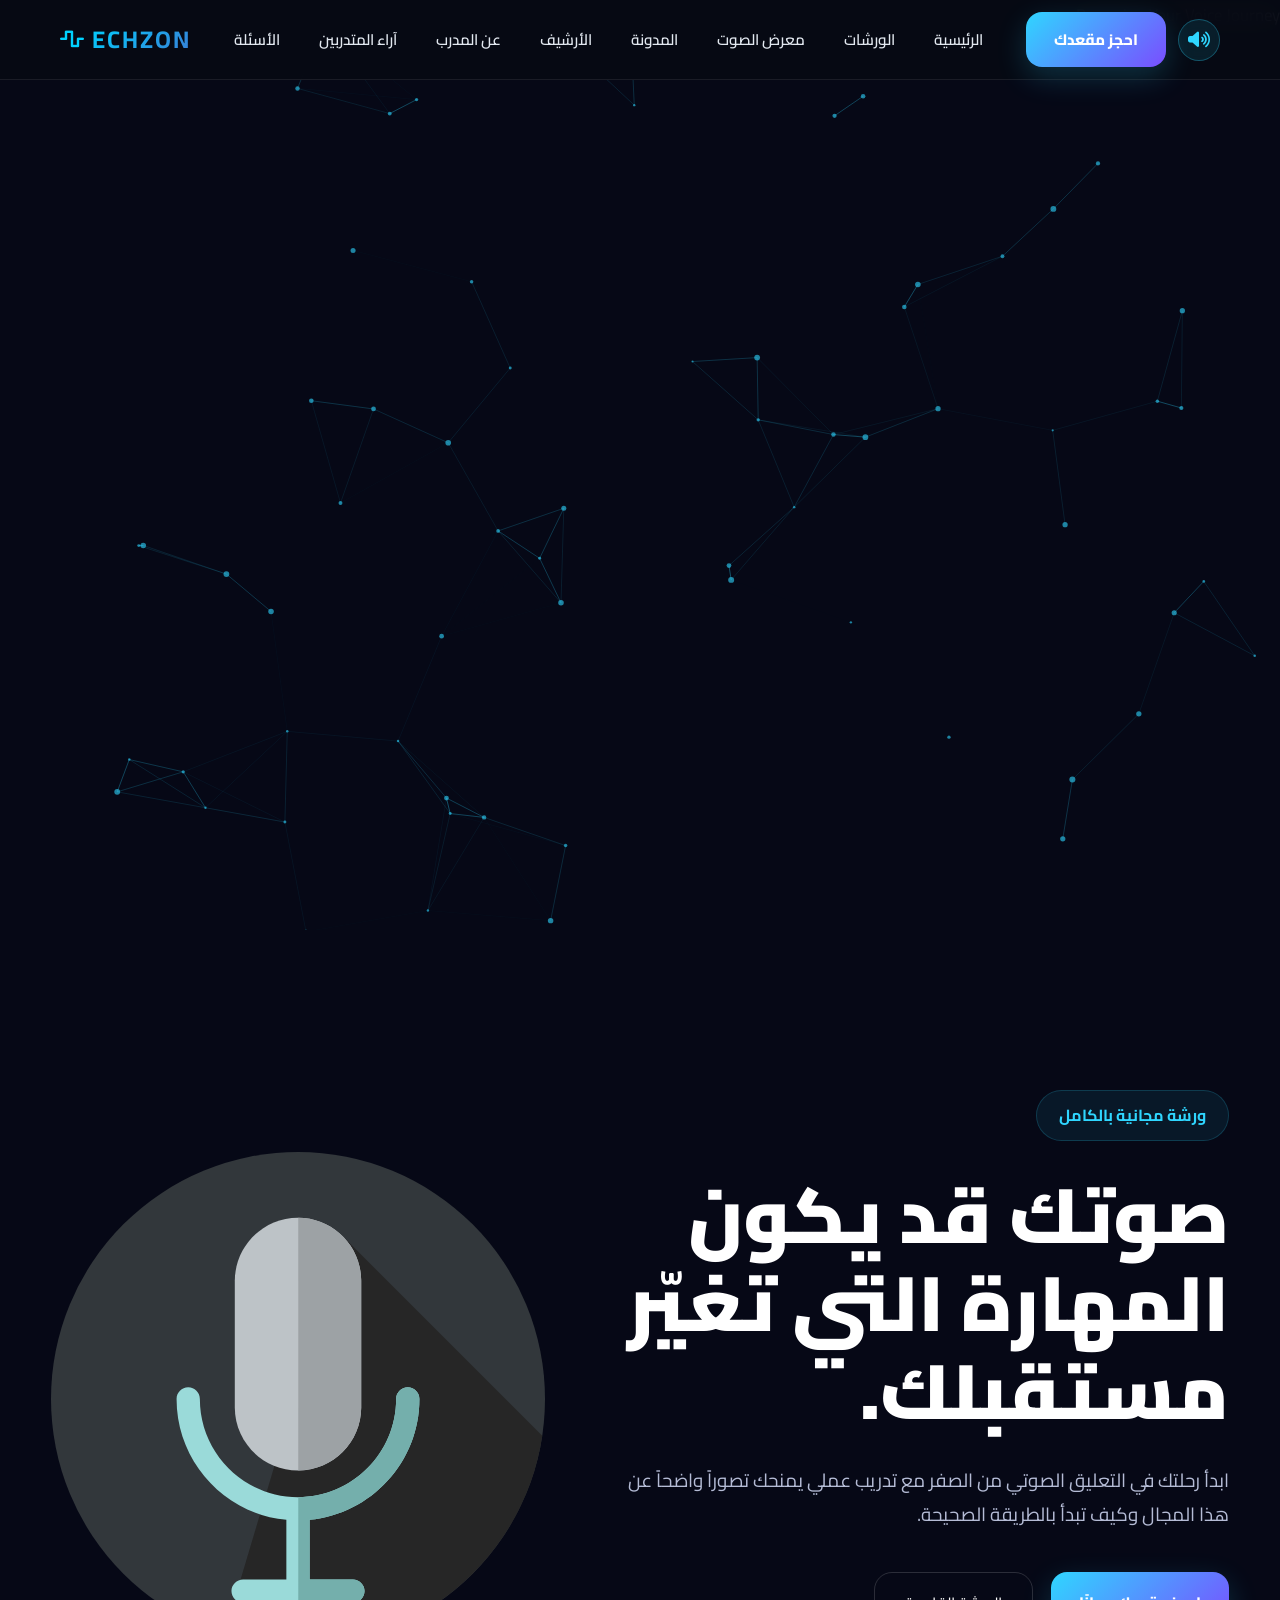
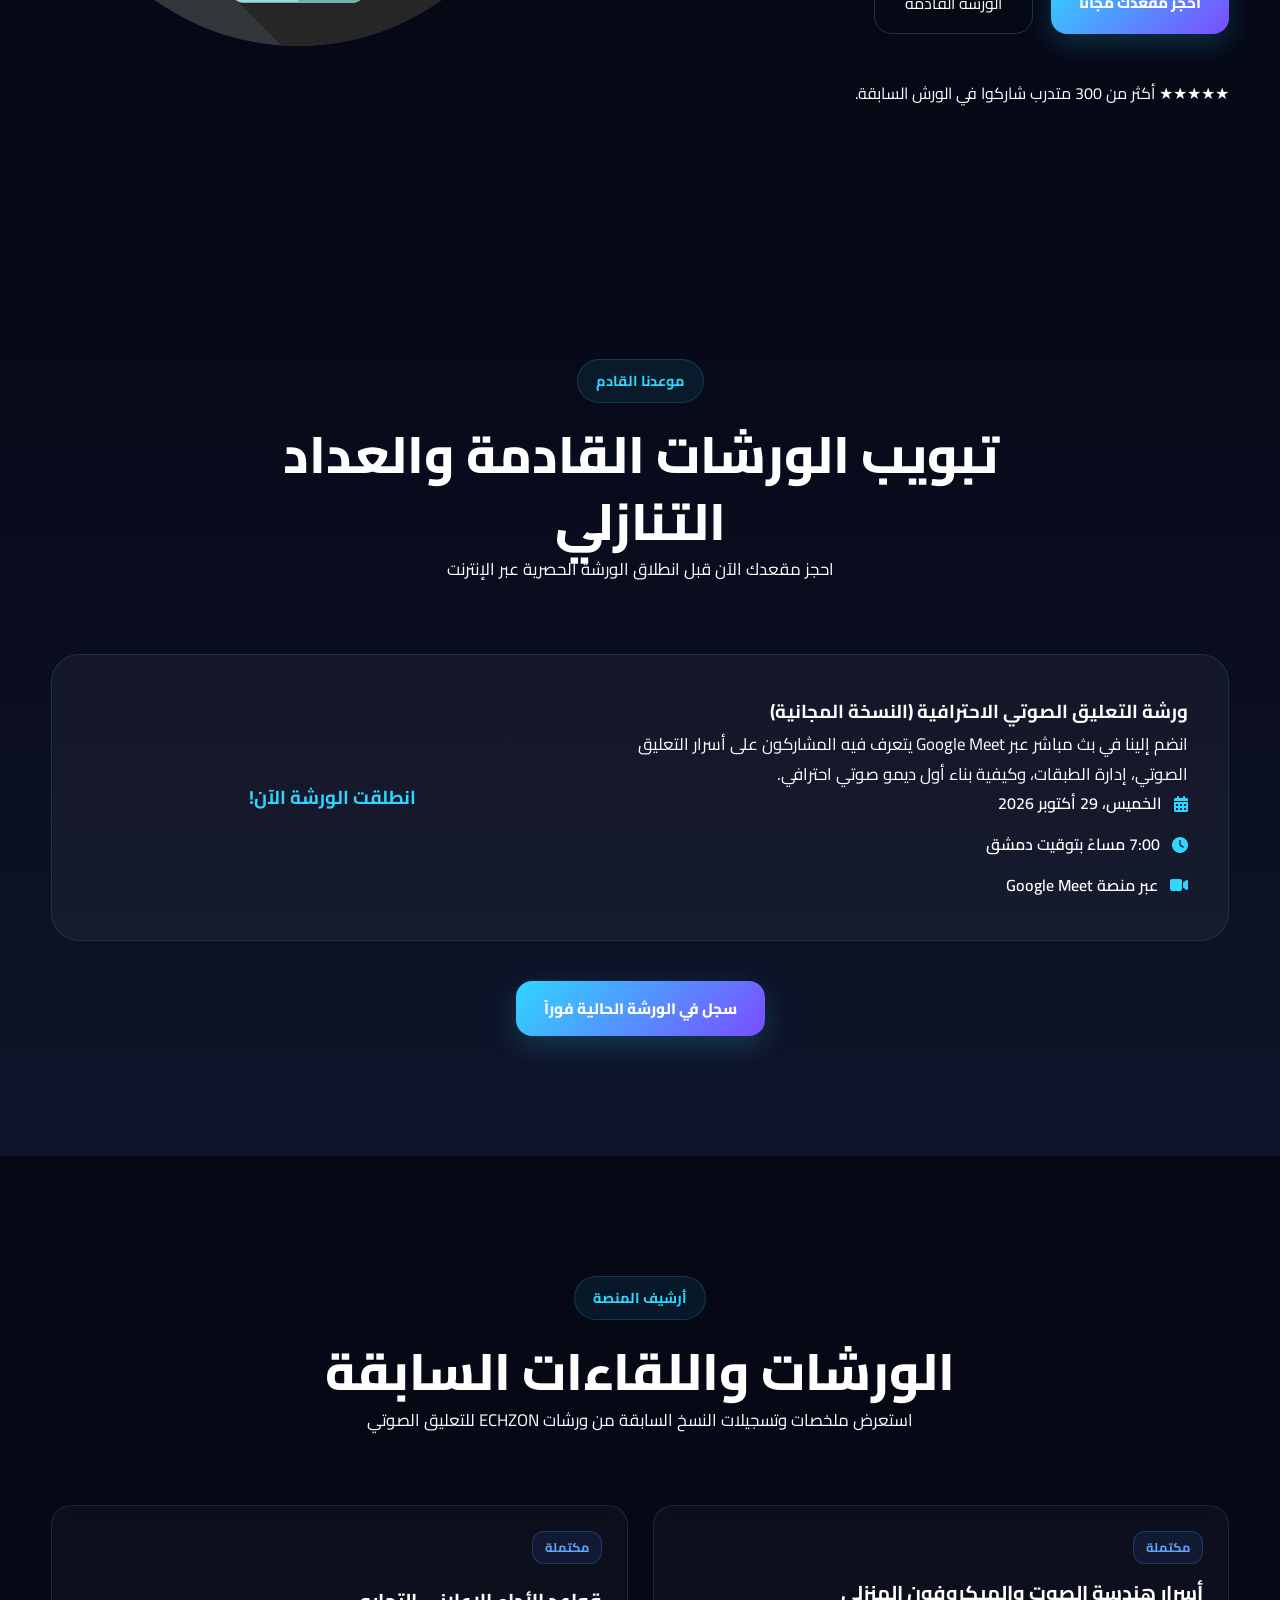
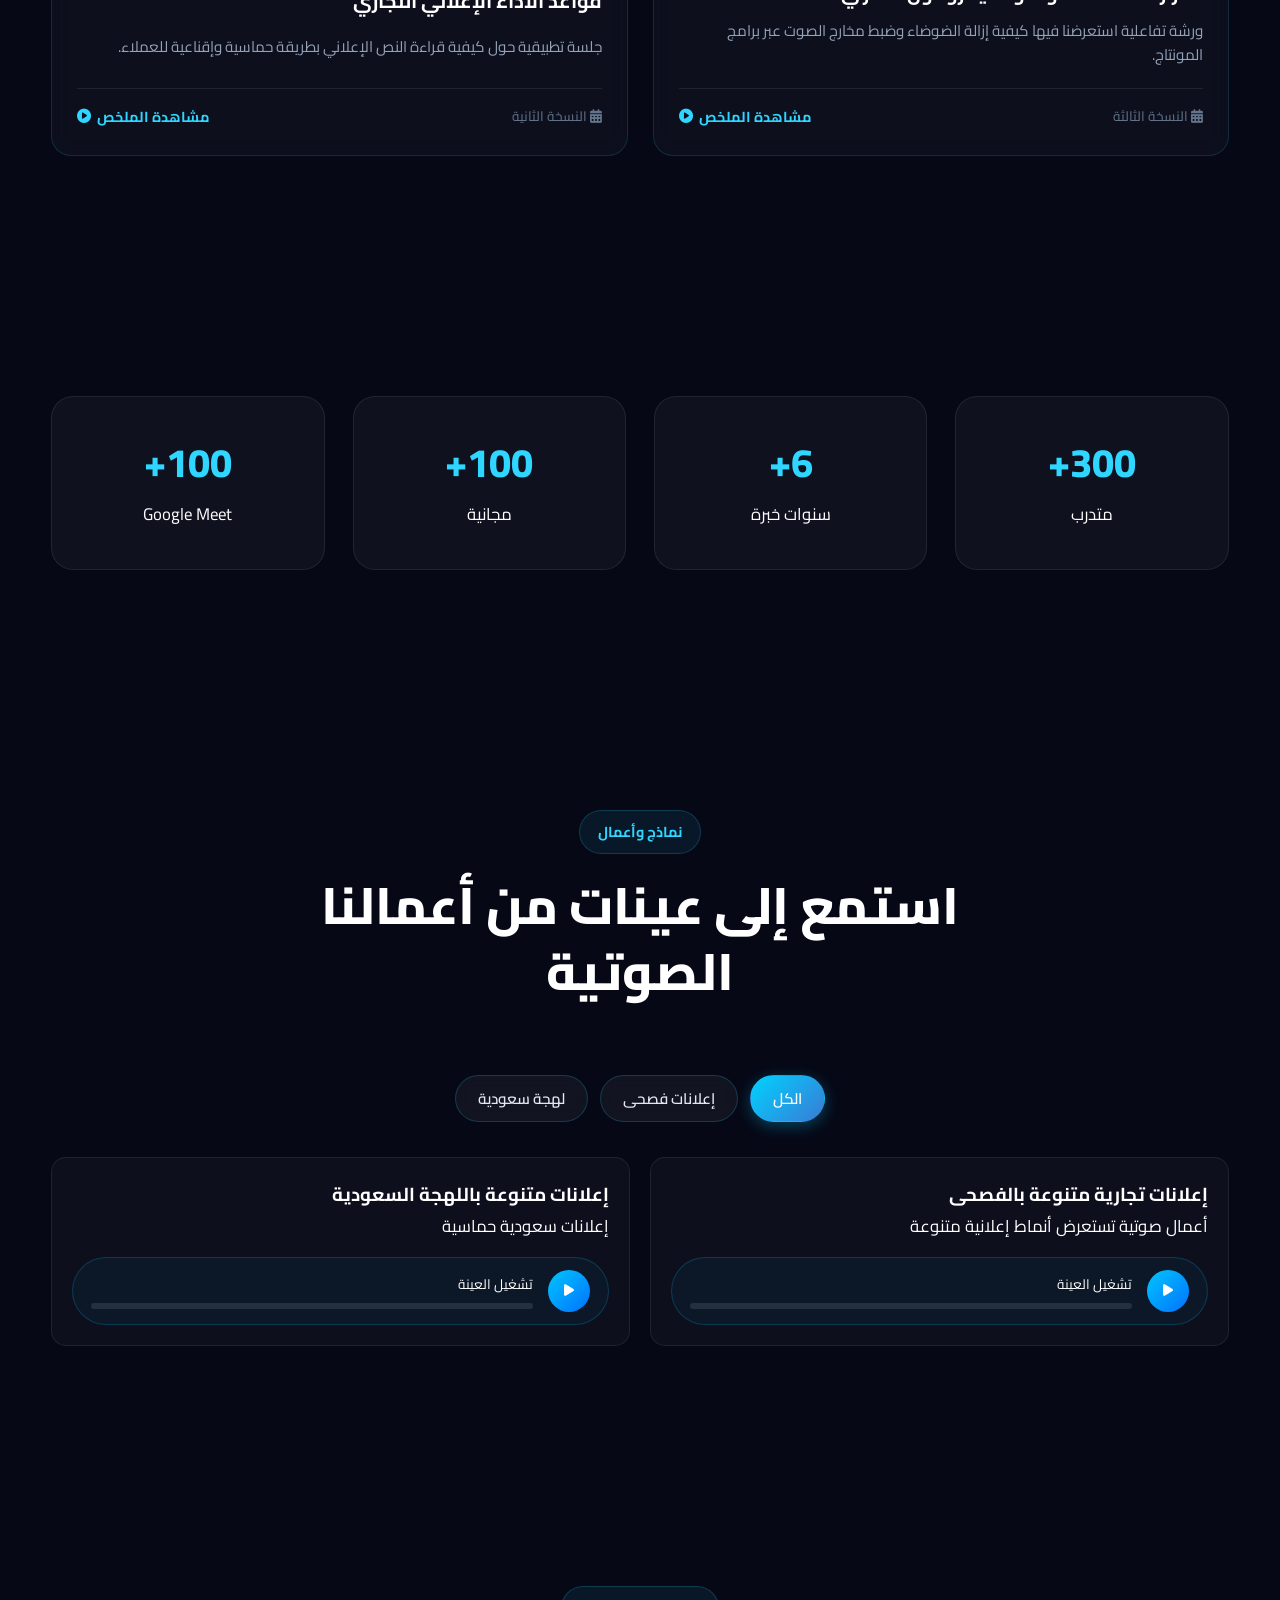
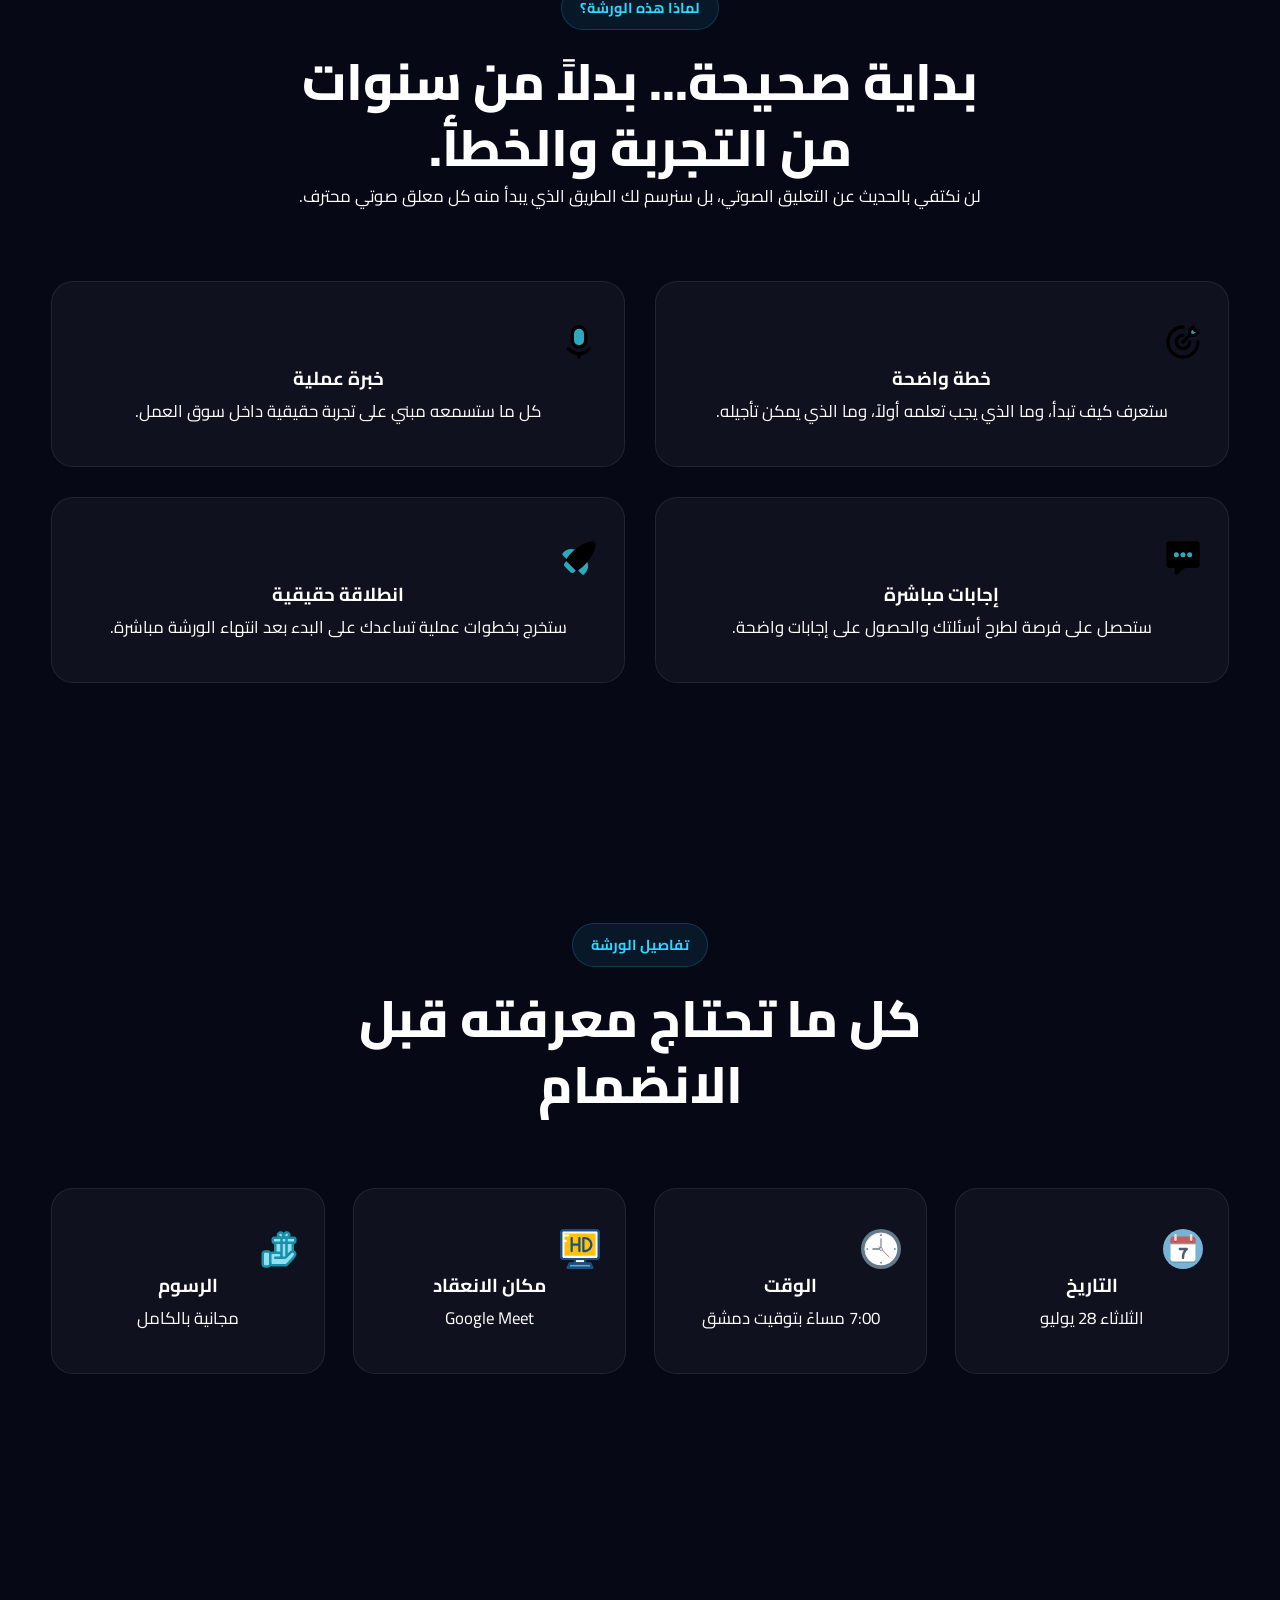
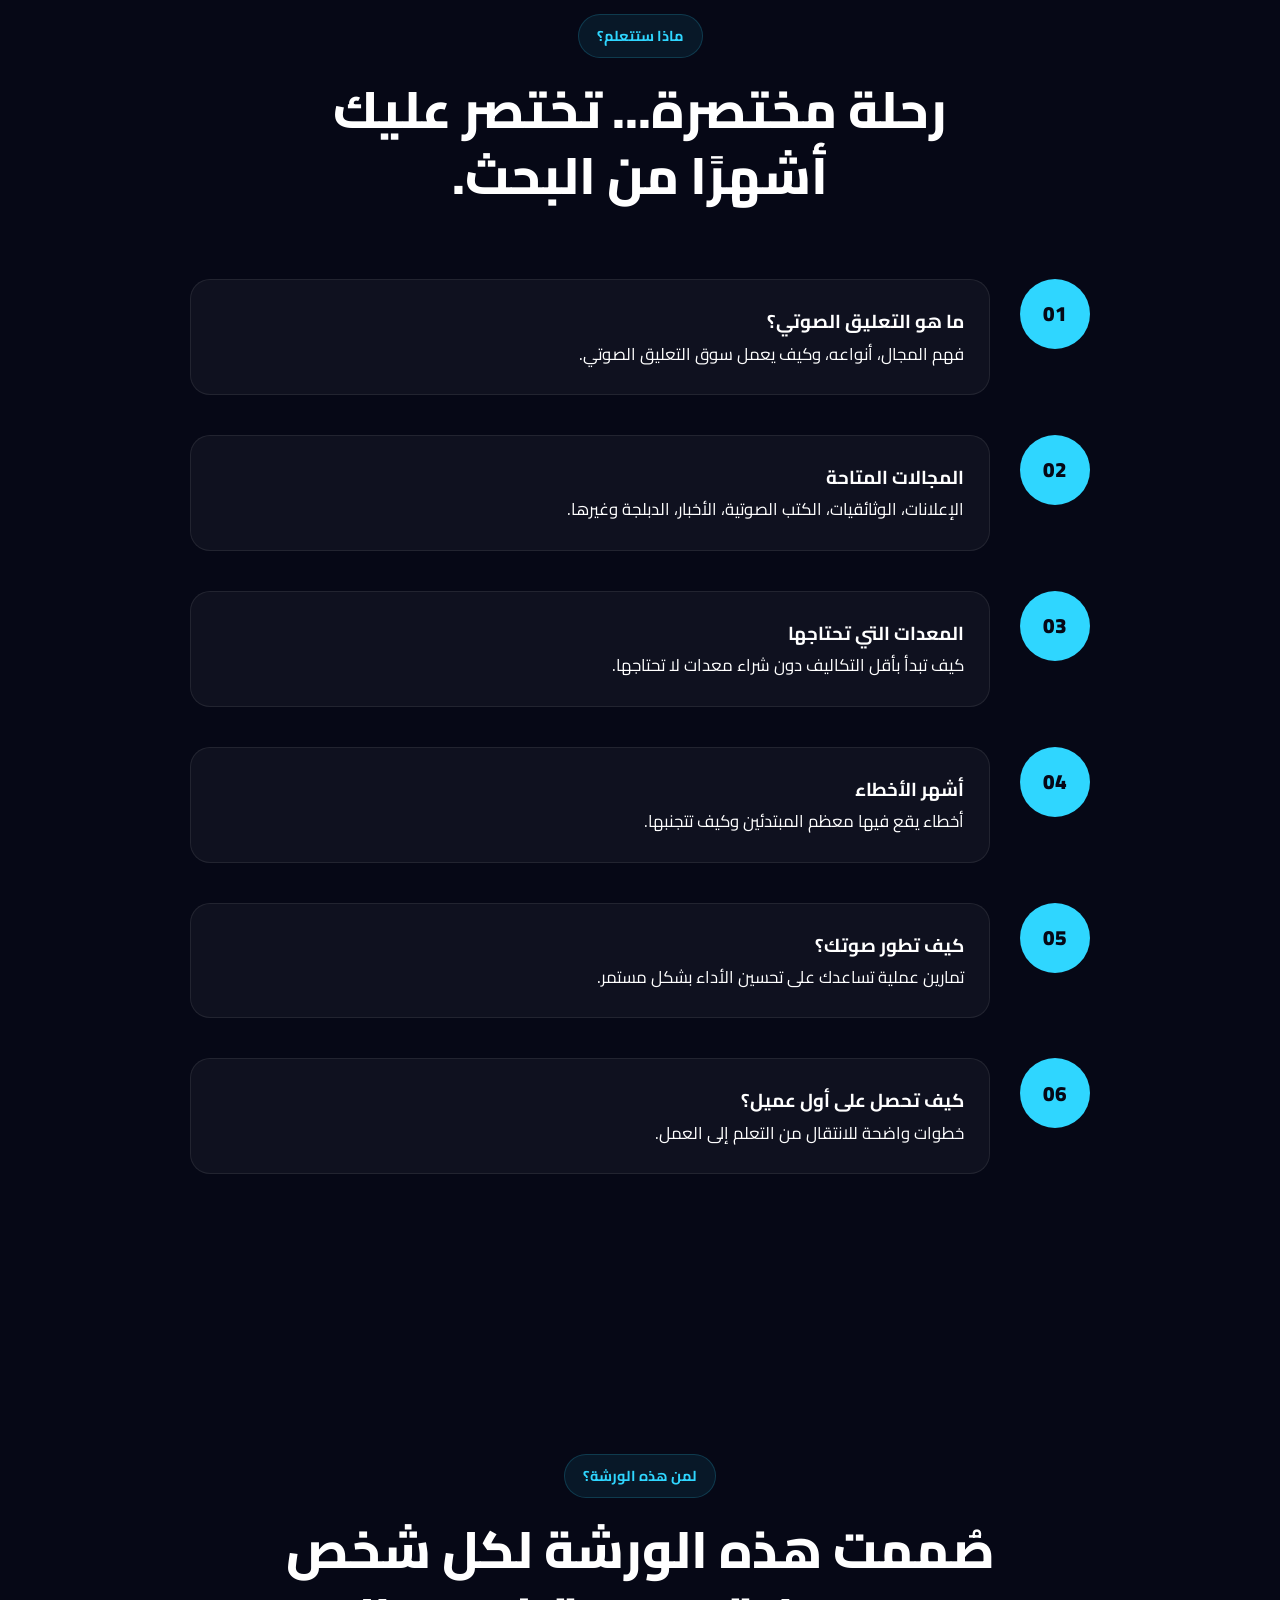
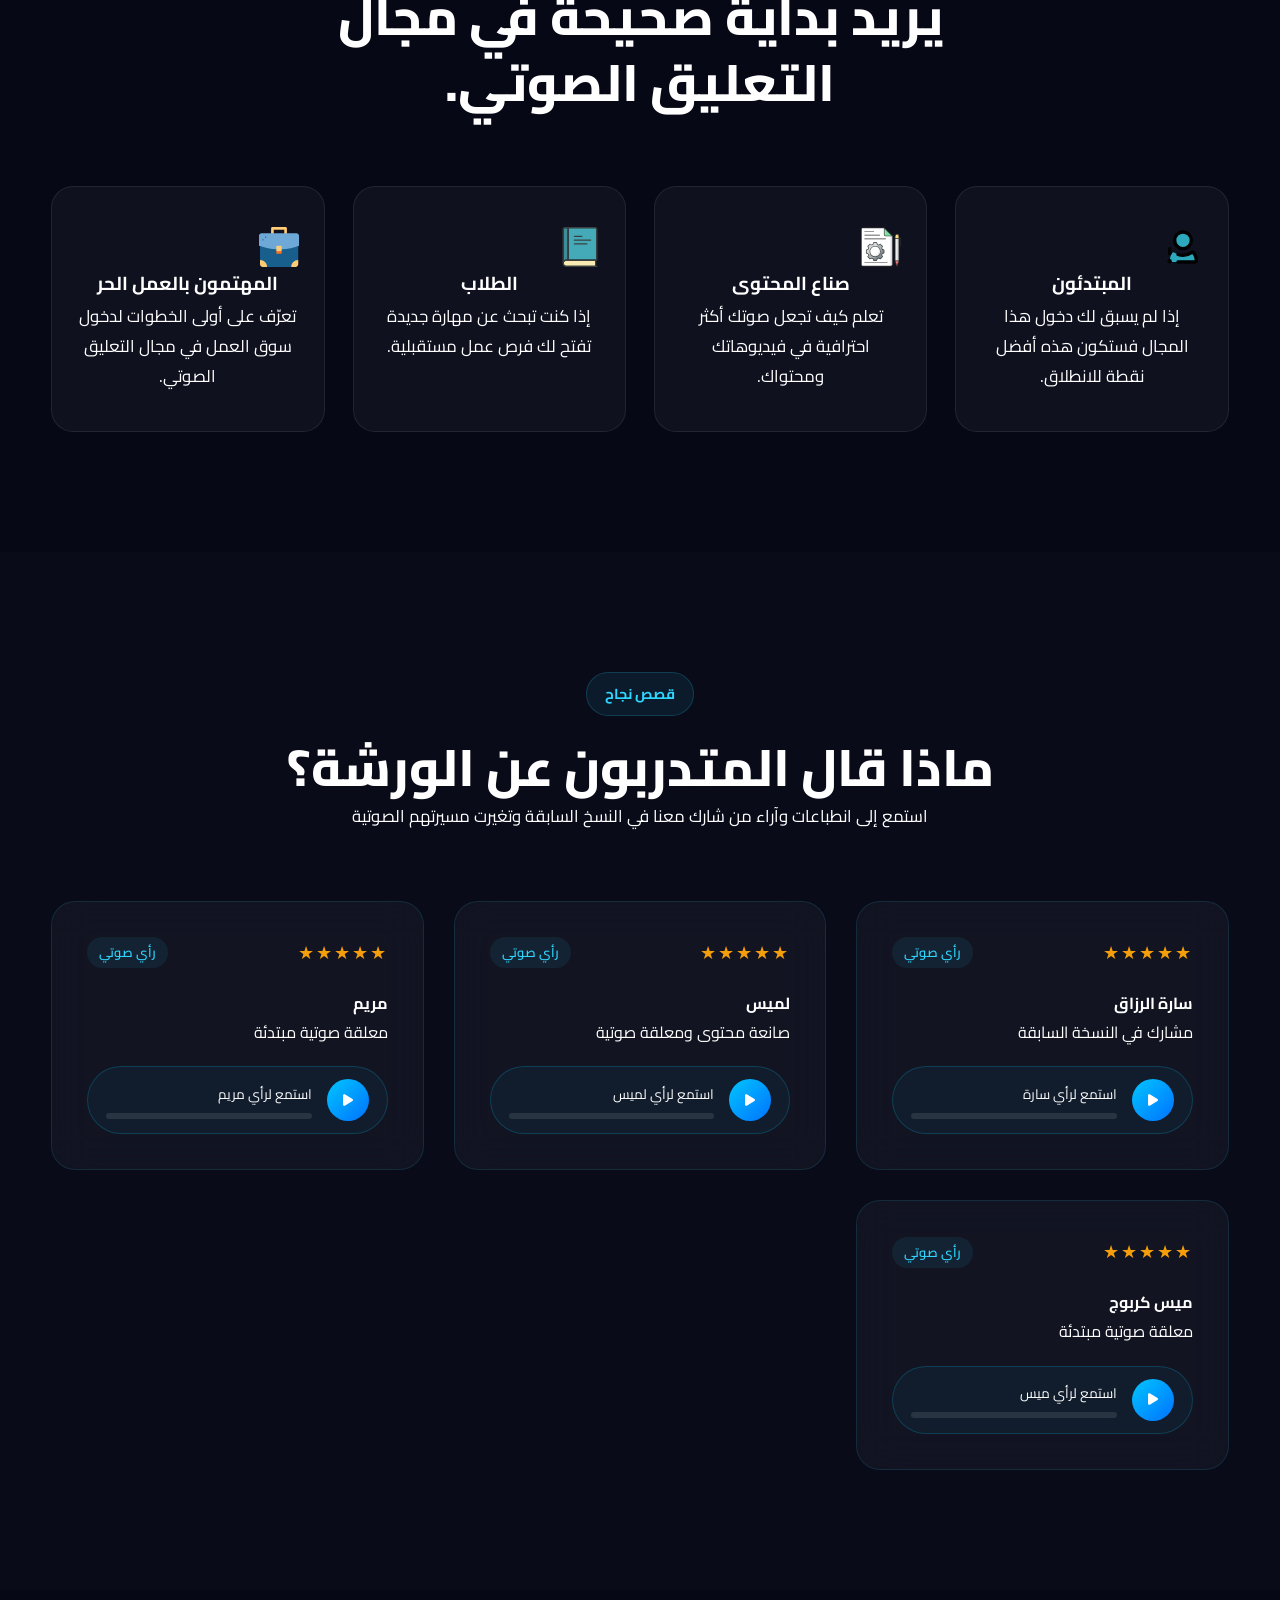
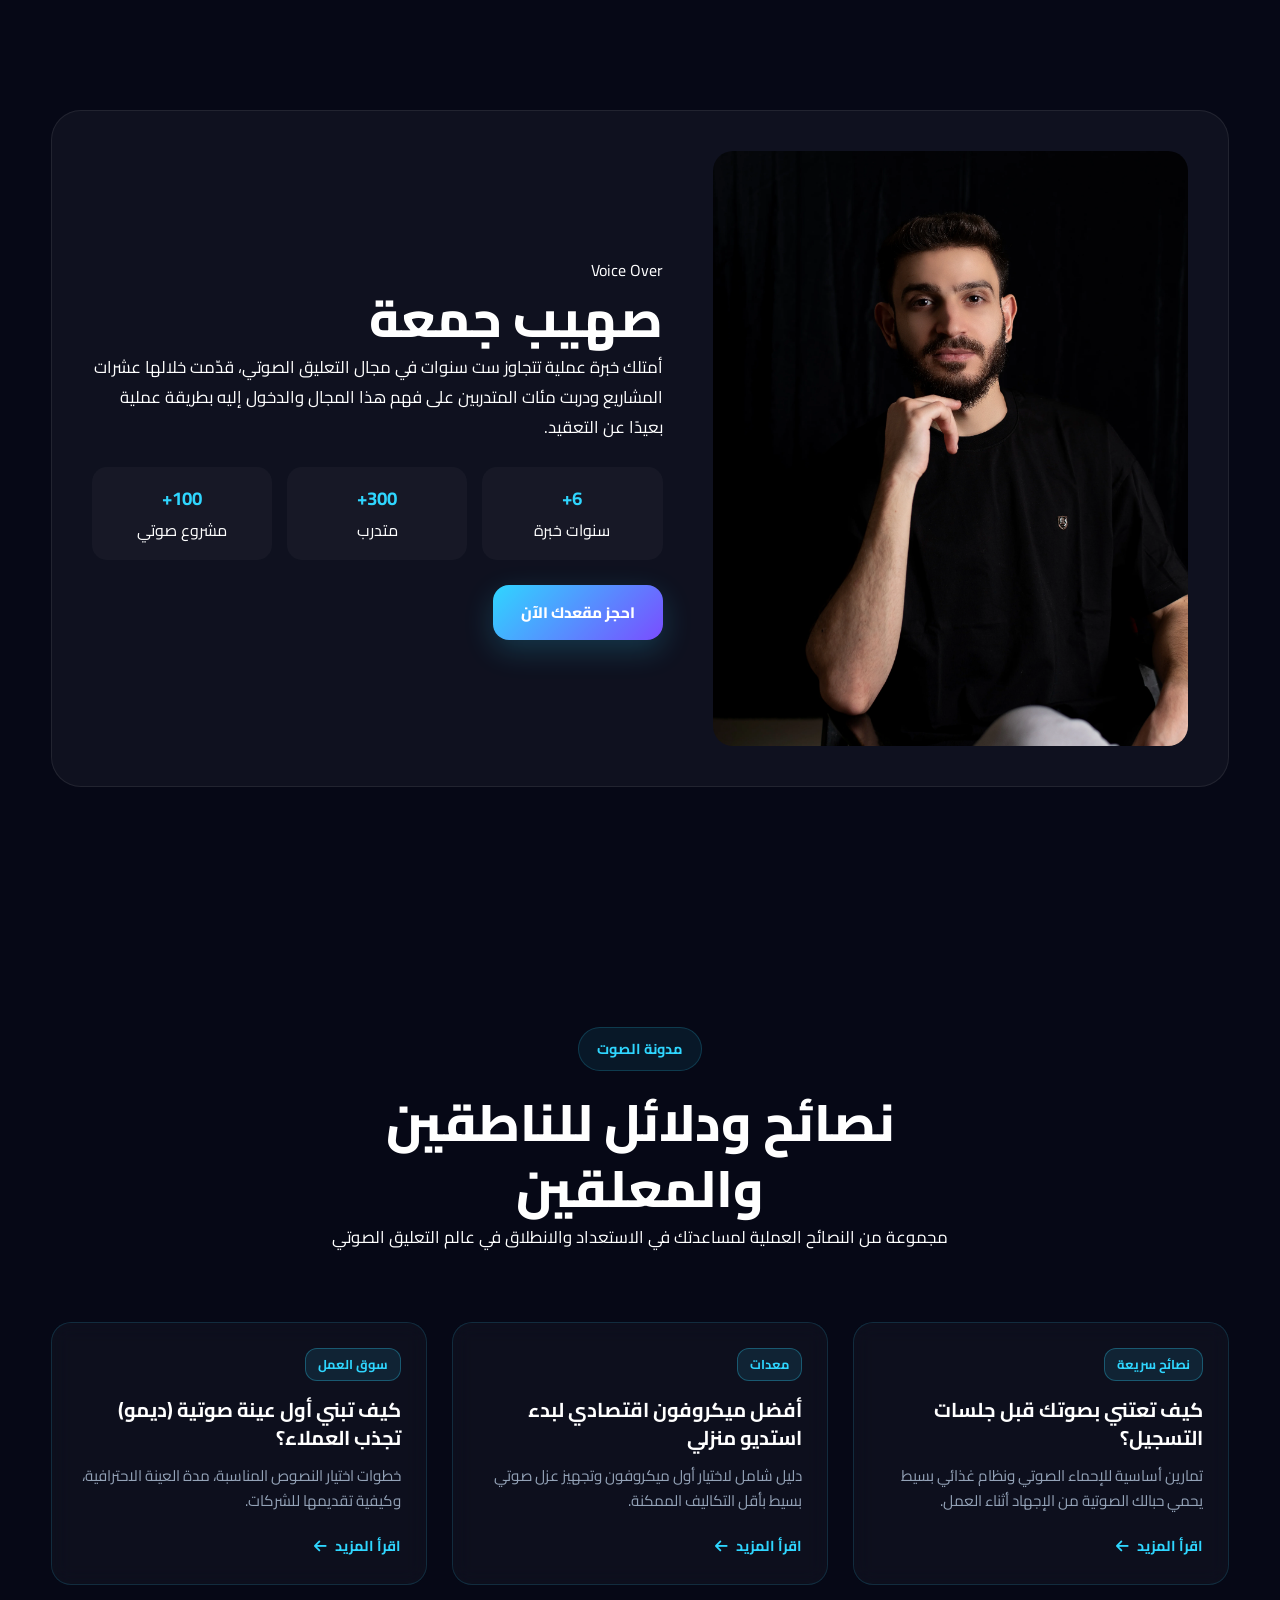
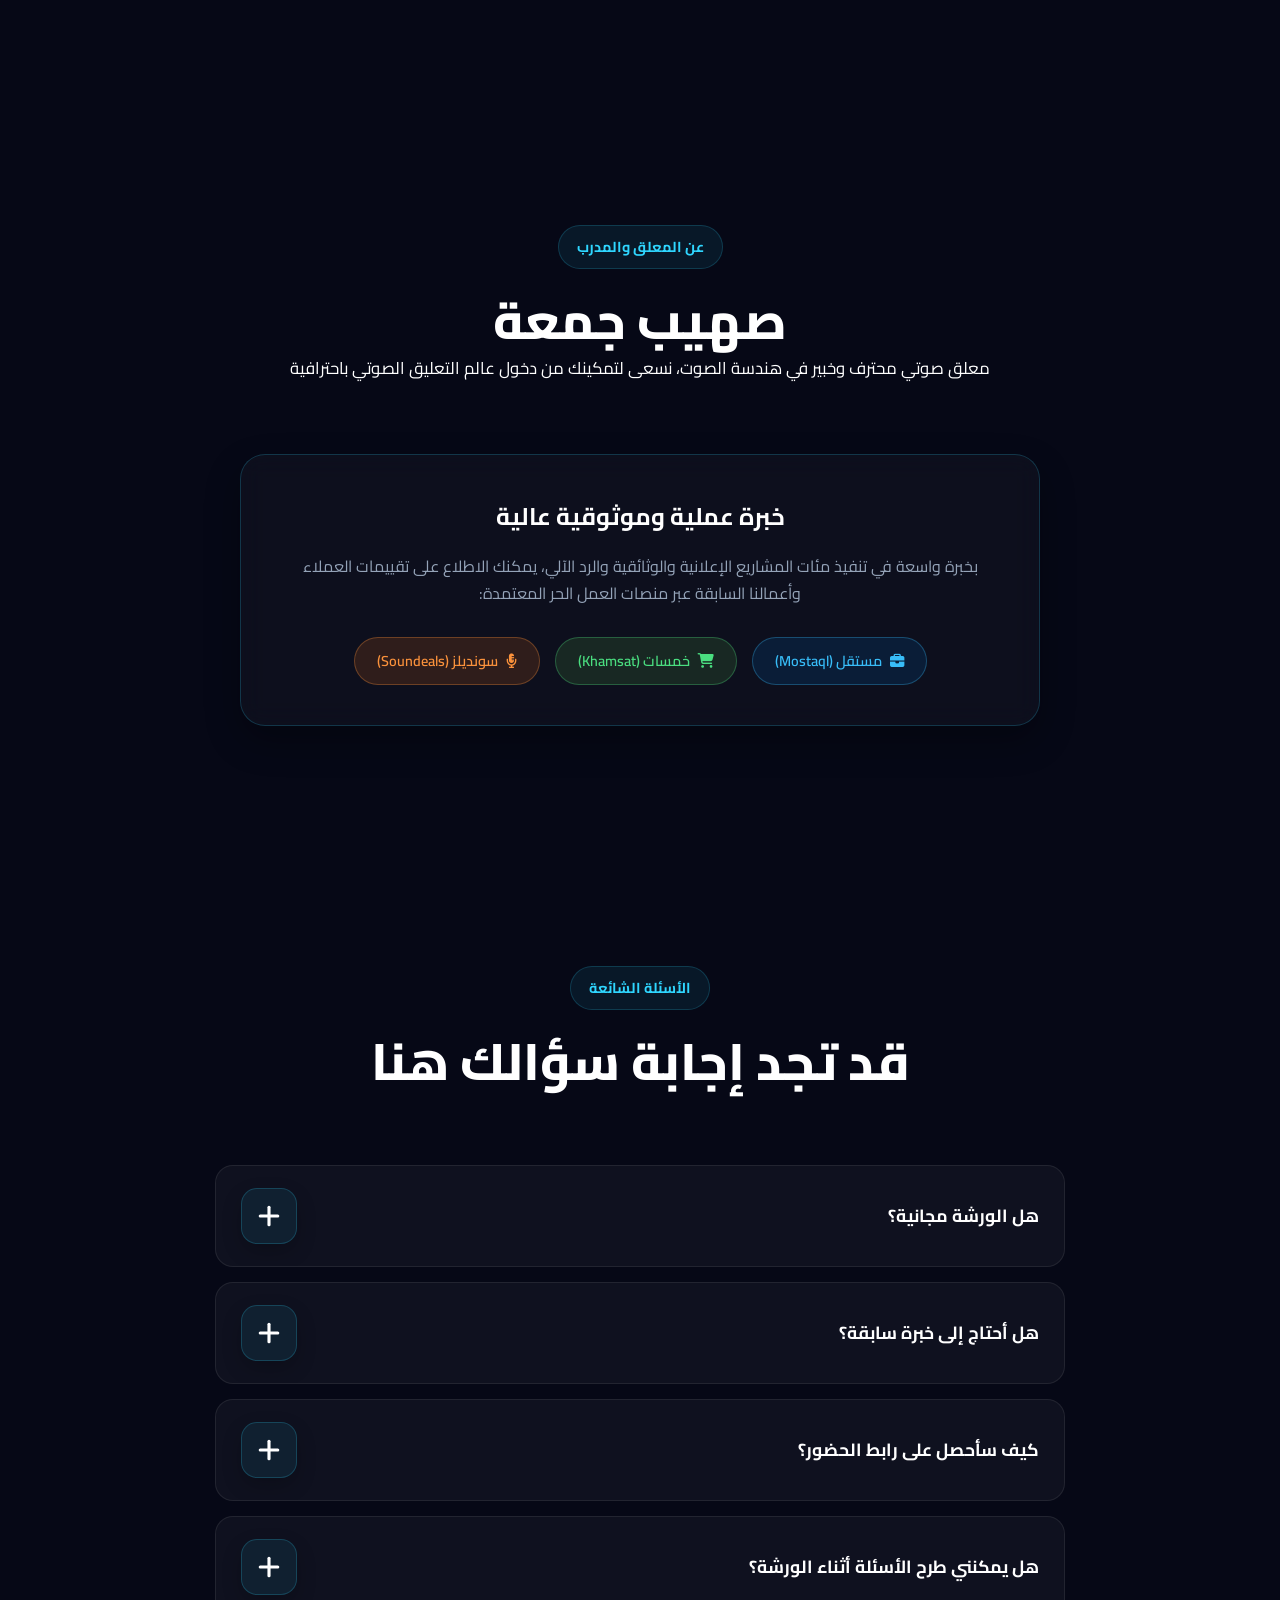
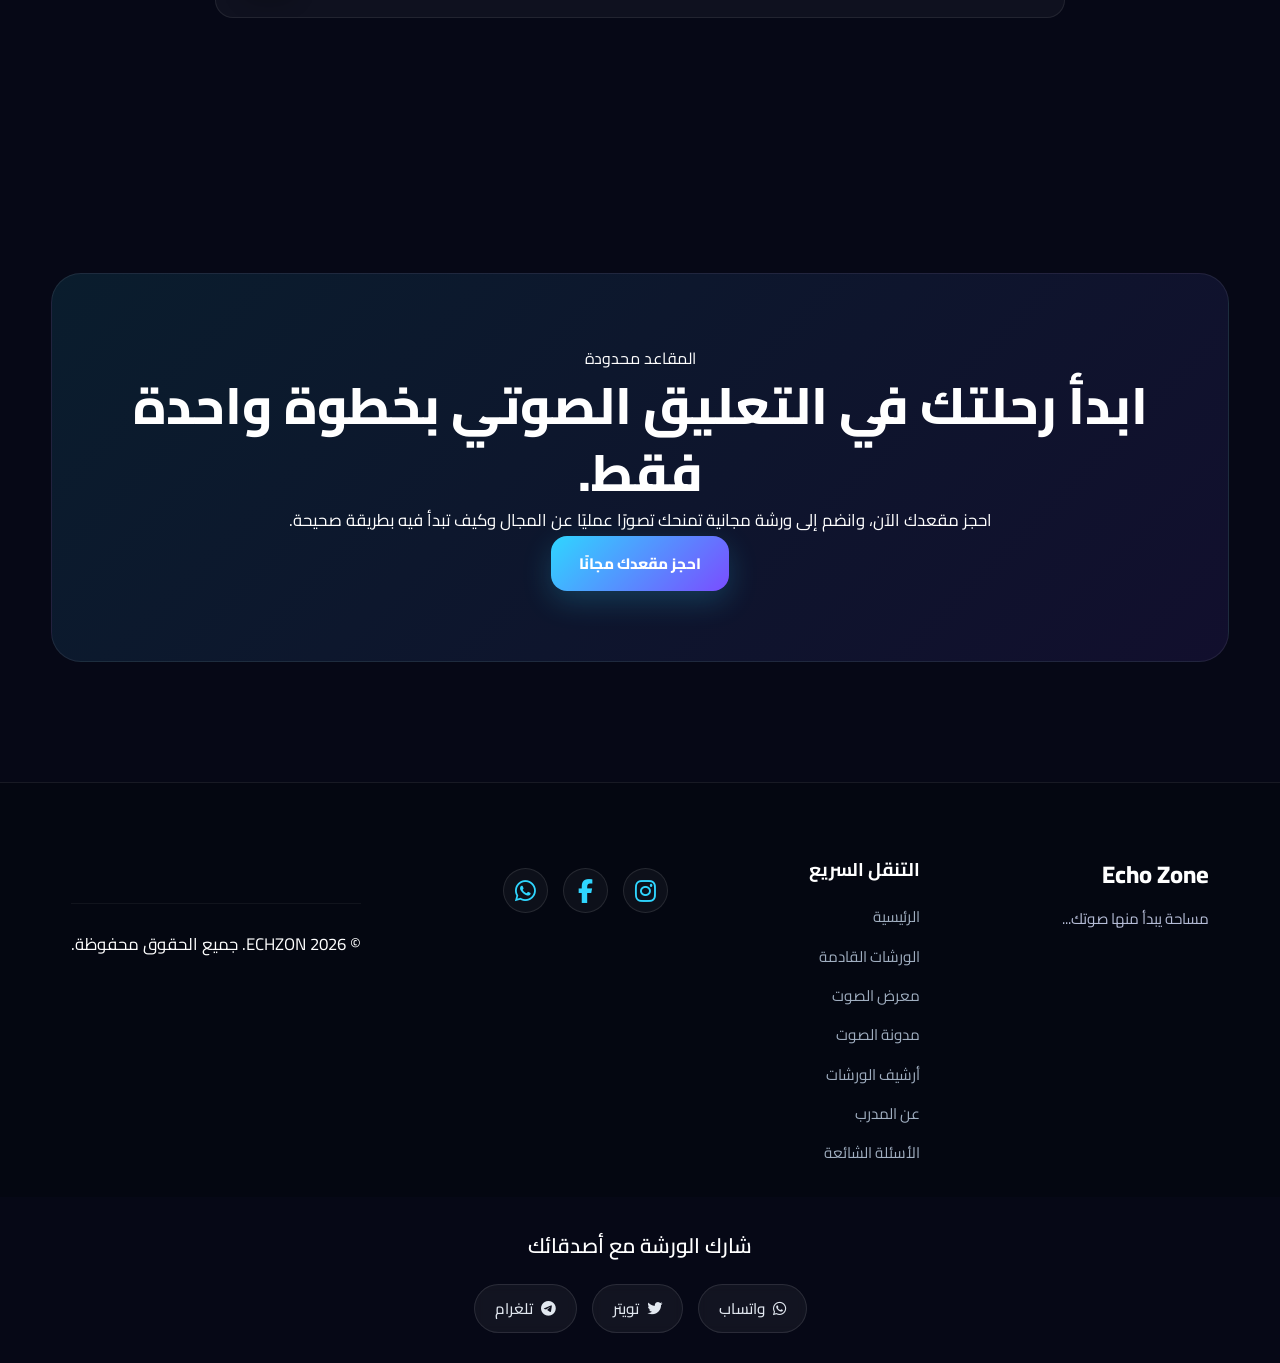
==== commit c34efa8b: "Add files via upload" ====
--- a/index.html
+++ b/index.html
@@ -99,27 +99,32 @@
             <i class="fas fa-wave-square" style="color: #00d2ff; font-size: 1.2rem;"></i>
         </a>
 
-        <!-- روابط التنقل (القائمة المنسدلة) -->
+        <!-- روابط التنقل المحدثة لتشمل الأقسام الجديدة -->
         <nav class="navbar" aria-label="القائمة الرئيسية">
             <a href="#hero">الرئيسية</a>
-            <a href="#workshops">الورشات القادمة</a>
-            <a href="#portfolio">معرض الأعمال</a>
-            <a href="#about">عن الورشة</a>
-            <a href="#details">التفاصيل</a>
-            <a href="#trainer">المدرب</a>
+            <a href="#workshops">الورشات</a>
+            <a href="#portfolio">معرض الصوت</a>
+            <a href="#blog">المدونة</a>
+            <a href="#archives">الأرشيف</a>
+            <a href="#instructor">عن المدرب</a>
+            <a href="#testimonials">آراء المتدربين</a>
             <a href="#faq">الأسئلة</a>
         </nav>
 
-        <!-- الأزرار جهة اليسار -->
-        <div style="display: flex; align-items: center; gap: 12px;">
-            <a href="https://forms.gle/QxMimth5dfy1aAEY6" target="_blank" rel="noopener noreferrer" class="main-btn cta-button">احجز مقعدك</a>
-            <button class="menu-btn" aria-label="فتح القائمة">
-                <span></span>
-                <span></span>
-                <span></span>
-            </button>
-        </div>
-    </div>
+       <!-- الأزرار جهة اليسار -->
+<div style="display: flex; align-items: center; gap: 12px;">
+    <!-- زر كتم وتشغيل الصوت الترحيبي -->
+    <button id="audio-toggle-btn" class="audio-control-btn" aria-label="تشغيل/كتم الصوت">
+        <i class="fas fa-volume-up"></i>
+    </button>
+
+    <a href="https://forms.gle/QxMimth5dfy1aAEY6" target="_blank" rel="noopener noreferrer" class="main-btn cta-button">احجز مقعدك</a>
+    <button class="menu-btn" aria-label="فتح القائمة">
+        <span></span>
+        <span></span>
+        <span></span>
+    </button>
+</div>
 </header>
 
 <main>
@@ -218,7 +223,40 @@
 </div>
 </div>
 </section>
-
+<!-- قسم الورشات السابقة والأرشيف -->
+<section id="archives" class="archives-section reveal">
+<div class="container">
+<div class="section-title">
+<span>أرشيف المنصة</span>
+<h2>الورشات واللقاءات السابقة</h2>
+<p>استعرض ملخصات وتسجيلات النسخ السابقة من ورشات ECHZON للتعليق الصوتي</p>
+</div>
+
+<div class="archives-grid">
+<!-- ورشة أرشيفية 1 -->
+<div class="archive-card">
+    <div class="archive-badge">مكتملة</div>
+    <h3>أسرار هندسة الصوت والميكروفون المنزلي</h3>
+    <p>ورشة تفاعلية استعرضنا فيها كيفية إزالة الضوضاء وضبط مخارج الصوت عبر برامج المونتاج.</p>
+    <div class="archive-meta">
+        <span><i class="fas fa-calendar-alt"></i> النسخة الثالثة</span>
+        <a href="javascript:void(0)" class="archive-btn open-modal-btn" data-modal="modal-archive-1">مشاهدة الملخص <i class="fas fa-play-circle"></i></a>
+    </div>
+</div>
+
+<!-- ورشة أرشيفية 2 -->
+<div class="archive-card">
+    <div class="archive-badge">مكتملة</div>
+    <h3>قواعد الأداء الإعلاني التجاري</h3>
+    <p>جلسة تطبيقية حول كيفية قراءة النص الإعلاني بطريقة حماسية وإقناعية للعملاء.</p>
+    <div class="archive-meta">
+        <span><i class="fas fa-calendar-alt"></i> النسخة الثانية</span>
+        <a href="javascript:void(0)" class="archive-btn open-modal-btn" data-modal="modal-archive-2">مشاهدة الملخص <i class="fas fa-play-circle"></i></a>
+    </div>
+</div>
+</div>
+</div>
+</section>
 <section class="statistics reveal">
 <div class="container">
 <div class="stats-grid">
@@ -241,17 +279,24 @@
 </div>
 </div>
 </section>
-
-<!-- قسم معرض الأعمال الصوتية -->
+<!-- قسم معرض الأعمال الصوتية مع تبويبات التصفية -->
 <section id="portfolio" class="reveal">
 <div class="container">
 <div class="section-title">
 <span>نماذج وأعمال</span>
 <h2>استمع إلى عينات من أعمالنا الصوتية</h2>
 </div>
+
+<!-- شريط تبويبات التصفية السريعة -->
+<div class="filter-tabs-container">
+    <button class="filter-btn active" data-filter="all">الكل</button>
+    <button class="filter-btn" data-filter="fusha">إعلانات فصحى</button>
+    <button class="filter-btn" data-filter="saudi">لهجة سعودية</button>
+</div>
+
 <div class="portfolio-grid">
 <!-- العينة الأولى (الفصحى) -->
-<div class="audio-card">
+<div class="audio-card filter-item fusha">
     <h3>إعلانات تجارية متنوعة بالفصحى</h3>
     <p>أعمال صوتية تستعرض أنماط إعلانية متنوعة</p>
     <div class="custom-player">
@@ -265,7 +310,7 @@
 </div>
 
 <!-- العينة الثانية (السعودي) -->
-<div class="audio-card">
+<div class="audio-card filter-item saudi">
     <h3>إعلانات متنوعة باللهجة السعودية</h3>
     <p>إعلانات سعودية حماسية</p>
     <div class="custom-player">
@@ -575,7 +620,72 @@
 </div>
 </div>
 </section>
-
+<!-- قسم المقالات والنصائح الصوتية -->
+<section id="blog" class="blog-section reveal">
+<div class="container">
+<div class="section-title">
+<span>مدونة الصوت</span>
+<h2>نصائح ودلائل للناطقين والمعلقين</h2>
+<p>مجموعة من النصائح العملية لمساعدتك في الاستعداد والانطلاق في عالم التعليق الصوتي</p>
+</div>
+
+<div class="blog-grid">
+<!-- المقال الأول -->
+<article class="blog-card">
+    <div class="blog-card-badge">نصائح سريعة</div>
+    <h3>كيف تعتني بصوتك قبل جلسات التسجيل؟</h3>
+    <p>تمارين أساسية للإحماء الصوتي ونظام غذائي بسيط يحمي حبالك الصوتية من الإجهاد أثناء العمل.</p>
+    <a href="javascript:void(0)" class="blog-link open-modal-btn" data-modal="modal-blog-1">اقرأ المزيد <i class="fas fa-arrow-left"></i></a>
+</article>
+
+<!-- بطاقة المعدات -->
+<article class="blog-card">
+    <div class="blog-card-badge">معدات</div>
+    <h3>أفضل ميكروفون اقتصادي لبدء استديو منزلي</h3>
+    <p>دليل شامل لاختيار أول ميكروفون وتجهيز عزل صوتي بسيط بأقل التكاليف الممكنة.</p>
+    <a href="javascript:void(0)" class="blog-link open-modal-btn" data-modal="modal-blog-2">اقرأ المزيد <i class="fas fa-arrow-left"></i></a>
+</article>
+
+<!-- بطاقة سوق العمل -->
+<article class="blog-card">
+    <div class="blog-card-badge">سوق العمل</div>
+    <h3>كيف تبني أول عينة صوتية (ديمو) تجذب العملاء؟</h3>
+    <p>خطوات اختيار النصوص المناسبة، مدة العينة الاحترافية، وكيفية تقديمها للشركات.</p>
+    <a href="javascript:void(0)" class="blog-link open-modal-btn" data-modal="modal-blog-3">اقرأ المزيد <i class="fas fa-arrow-left"></i></a>
+</article>
+</div>
+</div>
+</section>
+<!-- قسم التعريف بالمدرب والمعلق الصوتي -->
+<section id="instructor" class="instructor-section reveal">
+<div class="container">
+<div class="section-title">
+<span>عن المعلق والمدرب</span>
+<h2>صهيب جمعة</h2>
+<p>معلق صوتي محترف وخبير في هندسة الصوت، نسعى لتمكينك من دخول عالم التعليق الصوتي باحترافية</p>
+</div>
+
+<div class="instructor-card">
+    <div class="instructor-info">
+        <h3>خبرة عملية وموثوقية عالية</h3>
+        <p>بخبرة واسعة في تنفيذ مئات المشاريع الإعلانية والوثائقية والرد الآلي، يمكنك الاطلاع على تقييمات العملاء وأعمالنا السابقة عبر منصات العمل الحر المعتمدة:</p>
+        
+        <!-- أزرار منصات العمل الحر -->
+        <div class="instructor-links">
+            <a href="https://mostaql.com/u/souhaib225" target="_blank" rel="noopener noreferrer" class="instructor-btn mostaql">
+                <i class="fas fa-briefcase"></i> مستقل (Mostaql)
+            </a>
+            <a href="https://khamsat.com/user/souhaib_jomaa" target="_blank" rel="noopener noreferrer" class="instructor-btn khamsat">
+                <i class="fas fa-shopping-cart"></i> خمسات (Khamsat)
+            </a>
+            <a href="https://soundeals.com/user/Vobdesy76414" target="_blank" rel="noopener noreferrer" class="instructor-btn soundeals">
+                <i class="fas fa-microphone-alt"></i> سونديلز (Soundeals)
+            </a>
+        </div>
+    </div>
+</div>
+</div>
+</section>
 <section id="faq" class="faq reveal">
 <div class="container">
 <div class="section-title">
@@ -657,12 +767,14 @@
 <span>مساحة يبدأ منها صوتك...</span>
 </div>
 <div class="footer-links">
-<h3>التنقل</h3>
+<h3>التنقل السريع</h3>
 <a href="#hero">الرئيسية</a>
 <a href="#workshops">الورشات القادمة</a>
-<a href="#about">عن الورشة</a>
-<a href="#details">التفاصيل</a>
-<a href="#trainer">المدرب</a>
+<a href="#portfolio">معرض الصوت</a>
+<a href="#blog">مدونة الصوت</a>
+<a href="#archives">أرشيف الورشات</a>
+<a href="#instructor">عن المدرب</a>
+<a href="#faq">الأسئلة الشائعة</a>
 </div>
 <div class="footer-contact">
 <div class="social-icons" style="display: flex; gap: 15px; justify-content: center; margin-top: 20px;">
@@ -724,5 +836,95 @@
 </div>
 </div>
 </section>
+
+<!-- Modal المقال الأول -->
+<div id="modal-blog-1" class="custom-modal">
+    <div class="modal-overlay"></div>
+    <div class="modal-content">
+        <button class="close-modal-btn">&times;</button>
+        <span class="blog-card-badge">نصائح سريعة</span>
+        <h2>كيف تعتني بصوتك قبل جلسات التسجيل؟</h2>
+        <div class="modal-body">
+            <p>الحفاظ على سلامة حبالك الصوتية هو الحجر الأساس لأي معلق صوتي محترف. إليك أهم التوصيات العملية قبل البدء في أي جلسة تسجيل:</p>
+            <ul>
+                <li><strong>شرب الماء الدافيء:</strong> احرص على تناول الماء بدرجة حرارة الغرفة لتليين الحبال الصوتية تجنباً للجفاف.</li>
+                <li><strong>تمارين الإحماء (Warm-ups):</strong> قم بتمارين دندنة الشفاه (Lip Trills) والاهتزازات لمدة 5 إلى 10 دقائق.</li>
+                <li><strong>تجنب المنبهات والألبان:</strong> ابتعد عن القهوة والحليب قبل التسجيل مباشرة لمنع تكون المخاط أو جفاف الحلق.</li>
+            </ul>
+        </div>
+    </div>
+</div>
+
+<!-- Modal المقال الثاني (المعدات) -->
+<div id="modal-blog-2" class="custom-modal">
+    <div class="modal-overlay"></div>
+    <div class="modal-content">
+        <button class="close-modal-btn">&times;</button>
+        <span class="blog-card-badge">معدات</span>
+        <h2>أفضل ميكروفون اقتصادي لبدء استديو منزلي</h2>
+        <div class="modal-body">
+            <p>لا تحتاج إلى ميزانية ضخمة للبدء في عالم التعليق الصوتي. إليك الأساسيات لتجهيز استديو منزلي مقبول:</p>
+            <ul>
+                <li><strong>نوع الميكروفون:</strong> يفضل البدء بميكروفونات USB عالية الجودة (مثل Blue Yeti أو Fifine) لسهولة ربطها، أو الانتقال لميكروفونات XLR مع كرت صوت (Audio Interface) لاحقاً.</li>
+                <li><strong>العزل الصوتي البسيط:</strong> استخدام ألواح الفوم العازلة (Acoustic Foam) أو حتى الستائر السميكة والوسائد داخل الغرفة لتقليل صدى الصوت (Echo).</li>
+                <li><strong>حامل الميكروفون وPop Filter:</strong> ضروريان لمنع اهتزازات اليد وإيقاف تدفق الهواء المزعج أثناء لفظ الحروف القوية (مثل الباء والتاء).</li>
+            </ul>
+        </div>
+    </div>
+</div>
+
+<!-- Modal المقال الثالث (سوق العمل) -->
+<div id="modal-blog-3" class="custom-modal">
+    <div class="modal-overlay"></div>
+    <div class="modal-content">
+        <button class="close-modal-btn">&times;</button>
+        <span class="blog-card-badge">سوق العمل</span>
+        <h2>كيف تبني أول عينة صوتية (ديمو) تجذب العملاء؟</h2>
+        <div class="modal-body">
+            <p>العينة الصوتية (Demo) هي بوابتك الحقيقية لدخول سوق العمل وإقناع العميل بقدراتك:</p>
+            <ul>
+                <li><strong>تنوع النصوص:</strong> اجمع نصوصاً قصيرة متنوعة (إعلان تجاري، تعليق وثائقي، رد آلي IVR).</li>
+                <li><strong>المدة الزمنية:</strong> اجعل الديمو مختصراً ومركزاً (بين دقيقة إلى دقيقتين كحد أقصى) لتجنب ملل المستمع.</li>
+                <li><strong>الجودة والنقاء:</strong> تأكد من خلو التسجيل تماماً من أصوات الضوضاء الخلفية، وارفعها على منصات مثل SoundCloud أو موقعك الشخصي لتسهيل مشاركتها.</li>
+            </ul>
+        </div>
+    </div>
+</div>
+
+<!-- Modal الأرشيف الأول (هندسة الصوت) -->
+<div id="modal-archive-1" class="custom-modal">
+    <div class="modal-overlay"></div>
+    <div class="modal-content">
+        <button class="close-modal-btn">&times;</button>
+        <span class="archive-badge">النسخة الثالثة - مكتملة</span>
+        <h2>أسرار هندسة الصوت والميكروفون المنزلي</h2>
+        <div class="modal-body">
+            <p>ملخص الورشة العملية التي تناولنا فيها كيفية معالجة الصوت بأحدث الطرق الاحترافية:</p>
+            <ul>
+                <li><strong>إزالة الضوضاء (Noise Reduction):</strong> تطبيق فلتر الـ Noise Gate وإزالة الطنين الخلفي دون التأثير على طبيعة الصوت ونقائه.</li>
+                <li><strong>معادلة الصدى (EQ):</strong> ضبط الترددات العالية والمنخفضة للحصول على صوت دافئ ومستساغ للمستمع.</li>
+                <li><strong>مرحلة الضغط (Compression):</strong> موازنة مستويات الصوت المرتفعة والمنخفضة ليكون الصوت متسقاً طوال التسجيل.</li>
+            </ul>
+        </div>
+    </div>
+</div>
+
+<!-- Modal الأرشيف الثاني (الأداء الإعلاني) -->
+<div id="modal-archive-2" class="custom-modal">
+    <div class="modal-overlay"></div>
+    <div class="modal-content">
+        <button class="close-modal-btn">&times;</button>
+        <span class="archive-badge">النسخة الثانية - مكتملة</span>
+        <h2>قواعد الأداء الإعلاني التجاري</h2>
+        <div class="modal-body">
+            <p>ملخص جلسة الأداء الإعلاني وكيفية تفجير الطاقة الحماسية في النصوص التجارية:</p>
+            <ul>
+                <li><strong>تحليل النص:</strong> معرفة نقاط الجذب (Hook) في ثواني الإعلان الأولى لجذب انتباه المستمع فوراً.</li>
+                <li><strong>التنغيم الصوتي (Intonation):</strong> تغيير طبقات الصوت بناءً على طبيعة المنتج (حماسي، هادئ، وثائقي، تسويقي).</li>
+                <li><strong>طريقة إلقاء الكلمات المفتاحية:</strong> تبريز الكلمات التي تحمل قيمة تسويقية عالية للعميل المستهدف.</li>
+            </ul>
+        </div>
+    </div>
+</div>
 </body>
-</html>
+</html>
--- a/style.css
+++ b/style.css
@@ -660,7 +660,6 @@
 /* ==========================================================
    FAQ & DOWNLOAD ICON MODERN STYLING
 ========================================================== */
-/* تحجيم وضبط أيقونة التنزيل لتسحب مظهر حديث بدلاً من الحجم الضخم */
 .faq-card img, 
 .faq-icon,
 .download-icon {
@@ -679,7 +678,6 @@
     justify-content: center;
 }
 
-/* تأثير التمرير (Hover Effect) لإعطاء لمسة عصرية */
 .faq-card:hover img,
 .faq-card:hover .faq-icon,
 .faq-card:hover .download-icon {
@@ -688,3 +686,431 @@
     transform: translateY(-3px) scale(1.05);
     box-shadow: 0 12px 25px rgba(47, 214, 255, 0.25);
 }
+/* ==========================================================
+   FILTER TABS STYLING
+========================================================== */
+.filter-tabs-container {
+    display: flex;
+    justify-content: center;
+    align-items: center;
+    gap: 12px;
+    margin-bottom: 35px;
+    flex-wrap: wrap;
+}
+
+.filter-btn {
+    background: rgba(255, 255, 255, 0.05);
+    border: 1px solid rgba(47, 214, 255, 0.2);
+    color: #e2e8f0;
+    padding: 8px 22px;
+    border-radius: 30px;
+    font-family: 'Cairo', sans-serif;
+    font-size: 0.95rem;
+    font-weight: 600;
+    cursor: pointer;
+    transition: all 0.3s ease;
+    backdrop-filter: blur(8px);
+}
+
+.filter-btn:hover {
+    border-color: #2FD6FF;
+    color: #2FD6FF;
+    transform: translateY(-2px);
+}
+
+.filter-btn.active {
+    background: linear-gradient(135deg, #00d2ff, #3a7bd5);
+    color: #ffffff;
+    border-color: transparent;
+    box-shadow: 0 4px 15px rgba(0, 210, 255, 0.3);
+}
+
+.filter-item {
+    transition: all 0.4s ease;
+}
+
+.filter-item.hide {
+    display: none !important;
+}
+/* ==========================================================
+   BLOG SECTION STYLING
+========================================================== */
+.blog-grid {
+    display: grid;
+    grid-template-columns: repeat(auto-fit, minmax(280px, 1fr));
+    gap: 25px;
+    margin-top: 30px;
+}
+
+.blog-card {
+    background: rgba(255, 255, 255, 0.03);
+    border: 1px solid rgba(47, 214, 255, 0.15);
+    border-radius: 20px;
+    padding: 25px;
+    position: relative;
+    backdrop-filter: blur(10px);
+    transition: all 0.3s cubic-bezier(0.4, 0, 0.2, 1);
+    display: flex;
+    flex-direction: column;
+    justify-content: space-between;
+}
+
+.blog-card:hover {
+    transform: translateY(-5px);
+    border-color: #2FD6FF;
+    box-shadow: 0 10px 25px rgba(47, 214, 255, 0.15);
+    background: rgba(255, 255, 255, 0.05);
+}
+
+.blog-card-badge {
+    align-self: flex-start;
+    background: rgba(47, 214, 255, 0.1);
+    color: #2FD6FF;
+    border: 1px solid rgba(47, 214, 255, 0.3);
+    font-size: 0.8rem;
+    font-weight: 700;
+    padding: 4px 12px;
+    border-radius: 12px;
+    margin-bottom: 15px;
+}
+
+.blog-card h3 {
+    font-size: 1.25rem;
+    color: #ffffff;
+    margin-bottom: 12px;
+    line-height: 1.4;
+}
+
+.blog-card p {
+    color: #94a3b8;
+    font-size: 0.95rem;
+    line-height: 1.6;
+    margin-bottom: 20px;
+}
+
+.blog-link {
+    color: #2FD6FF;
+    text-decoration: none;
+    font-weight: 700;
+    font-size: 0.9rem;
+    display: inline-flex;
+    align-items: center;
+    gap: 8px;
+    transition: gap 0.3s ease;
+}
+
+.blog-card:hover .blog-link {
+    gap: 12px;
+}
+/* ==========================================================
+   ARCHIVES SECTION STYLING
+========================================================== */
+.archives-grid {
+    display: grid;
+    grid-template-columns: repeat(auto-fit, minmax(300px, 1fr));
+    gap: 25px;
+    margin-top: 30px;
+}
+
+.archive-card {
+    background: rgba(255, 255, 255, 0.03);
+    border: 1px solid rgba(47, 214, 255, 0.15);
+    border-radius: 20px;
+    padding: 25px;
+    position: relative;
+    backdrop-filter: blur(10px);
+    transition: all 0.3s ease;
+    display: flex;
+    flex-direction: column;
+    justify-content: space-between;
+}
+
+.archive-card:hover {
+    transform: translateY(-5px);
+    border-color: #2FD6FF;
+    box-shadow: 0 10px 25px rgba(47, 214, 255, 0.15);
+}
+
+.archive-badge {
+    align-self: flex-start;
+    background: rgba(59, 130, 246, 0.1);
+    color: #60a5fa;
+    border: 1px solid rgba(59, 130, 246, 0.3);
+    font-size: 0.8rem;
+    font-weight: 700;
+    padding: 4px 12px;
+    border-radius: 12px;
+    margin-bottom: 15px;
+}
+
+.archive-card h3 {
+    font-size: 1.25rem;
+    color: #ffffff;
+    margin-bottom: 12px;
+    line-height: 1.4;
+}
+
+.archive-card p {
+    color: #94a3b8;
+    font-size: 0.95rem;
+    line-height: 1.6;
+    margin-bottom: 20px;
+}
+
+.archive-meta {
+    display: flex;
+    justify-content: space-between;
+    align-items: center;
+    border-top: 1px solid rgba(255, 255, 255, 0.08);
+    padding-top: 15px;
+    font-size: 0.85rem;
+    color: #64748b;
+}
+
+.archive-btn {
+    color: #2FD6FF;
+    text-decoration: none;
+    font-weight: 700;
+    font-size: 0.9rem;
+    display: inline-flex;
+    align-items: center;
+    gap: 6px;
+    transition: 0.3s ease;
+}
+
+.archive-btn:hover {
+    color: #ffffff;
+}
+/* ==========================================================
+   MODAL POPUP STYLING
+========================================================== */
+.custom-modal {
+    position: fixed;
+    top: 0;
+    left: 0;
+    width: 100%;
+    height: 100%;
+    z-index: 10000;
+    display: flex;
+    align-items: center;
+    justify-content: center;
+    opacity: 0;
+    visibility: hidden;
+    transition: all 0.3s ease;
+}
+
+.custom-modal.active {
+    opacity: 1;
+    visibility: visible;
+}
+
+.modal-overlay {
+    position: absolute;
+    width: 100%;
+    height: 100%;
+    background: rgba(6, 8, 22, 0.85);
+    backdrop-filter: blur(8px);
+}
+
+.modal-content {
+    position: relative;
+    background: #0d1127;
+    border: 1px solid rgba(47, 214, 255, 0.3);
+    border-radius: 20px;
+    padding: 35px;
+    max-width: 600px;
+    width: 90%;
+    max-height: 80vh;
+    overflow-y: auto;
+    box-shadow: 0 20px 50px rgba(0, 0, 0, 0.5);
+    transform: translateY(20px);
+    transition: transform 0.3s ease;
+    z-index: 2;
+    color: #e2e8f0;
+}
+
+.custom-modal.active .modal-content {
+    transform: translateY(0);
+}
+
+.close-modal-btn {
+    position: absolute;
+    top: 15px;
+    left: 20px;
+    background: none;
+    border: none;
+    color: #94a3b8;
+    font-size: 2rem;
+    cursor: pointer;
+    transition: color 0.3s;
+}
+
+.close-modal-btn:hover {
+    color: #2FD6FF;
+}
+
+.modal-content h2 {
+    color: #ffffff;
+    margin: 15px 0;
+    font-size: 1.4rem;
+}
+
+.modal-body {
+    line-height: 1.7;
+    font-size: 0.95rem;
+    color: #cbd5e1;
+}
+
+.modal-body ul {
+    margin-top: 15px;
+    padding-right: 20px;
+}
+
+.modal-body li {
+    margin-bottom: 10px;
+}
+/* ==========================================================
+   INSTRUCTOR SECTION STYLING
+========================================================== */
+.instructor-card {
+    background: rgba(255, 255, 255, 0.03);
+    border: 1px solid rgba(47, 214, 255, 0.2);
+    border-radius: 25px;
+    padding: 40px;
+    max-width: 800px;
+    margin: 0 auto;
+    backdrop-filter: blur(12px);
+    text-align: center;
+    box-shadow: 0 15px 35px rgba(0, 0, 0, 0.3);
+    transition: transform 0.3s ease;
+}
+
+.instructor-card:hover {
+    border-color: #2FD6FF;
+    transform: translateY(-5px);
+}
+
+.instructor-info h3 {
+    color: #ffffff;
+    font-size: 1.5rem;
+    margin-bottom: 15px;
+}
+
+.instructor-info p {
+    color: #94a3b8;
+    font-size: 1rem;
+    line-height: 1.7;
+    margin-bottom: 30px;
+}
+
+.instructor-links {
+    display: flex;
+    justify-content: center;
+    gap: 15px;
+    flex-wrap: wrap;
+}
+
+.instructor-btn {
+    display: inline-flex;
+    align-items: center;
+    gap: 8px;
+    padding: 10px 22px;
+    border-radius: 30px;
+    font-weight: 600;
+    font-size: 0.9rem;
+    text-decoration: none;
+    transition: all 0.3s ease;
+    border: 1px solid rgba(255, 255, 255, 0.1);
+}
+
+.instructor-btn.mostaql {
+    background: rgba(0, 114, 206, 0.15);
+    color: #38bdf8;
+    border-color: rgba(56, 189, 248, 0.3);
+}
+
+.instructor-btn.khamsat {
+    background: rgba(93, 186, 76, 0.15);
+    color: #4ade80;
+    border-color: rgba(74, 222, 128, 0.3);
+}
+
+.instructor-btn.soundeals {
+    background: rgba(249, 115, 22, 0.15);
+    color: #fb923c;
+    border-color: rgba(251, 146, 60, 0.3);
+}
+
+.instructor-btn:hover {
+    transform: translateY(-3px);
+    opacity: 0.9;
+    box-shadow: 0 5px 15px rgba(0, 0, 0, 0.2);
+    color: #ffffff;
+}
+/* ==========================================================
+   DESKTOP NAVBAR FIX
+========================================================== */
+@media (min-width: 901px) {
+    /* إخفاء زر الهامبرغر في الشاشات الكبيرة */
+    .menu-btn {
+        display: none !important;
+    }
+
+    /* جعل القائمة تظهر بشكل أفقي في منتصف الهيدر */
+    .header .navbar {
+        position: static !important;
+        width: auto !important;
+        height: auto !important;
+        background: transparent !important;
+        backdrop-filter: none !important;
+        box-shadow: none !important;
+        border: none !important;
+        flex-direction: row !important;
+        gap: 15px !important;
+        padding: 0 !important;
+    }
+
+    .header .navbar a {
+        font-size: 0.95rem !important;
+        font-weight: 600 !important;
+        padding: 6px 12px !important;
+        color: #e2e8f0 !important;
+        width: auto !important;
+    }
+
+    .header .navbar a:hover {
+        color: #2FD6FF !important;
+        background: rgba(47, 214, 255, 0.1) !important;
+    }
+}
+/* ==========================================================
+   AUDIO TOGGLE BUTTON STYLING
+========================================================== */
+.audio-control-btn {
+    width: 42px;
+    height: 42px;
+    border-radius: 50%;
+    background: rgba(47, 214, 255, 0.1);
+    border: 1px solid rgba(47, 214, 255, 0.3);
+    color: #2FD6FF;
+    display: flex;
+    align-items: center;
+    justify-content: center;
+    font-size: 1.1rem;
+    cursor: pointer;
+    transition: all 0.3s ease;
+    backdrop-filter: blur(8px);
+}
+
+.audio-control-btn:hover {
+    background: rgba(47, 214, 255, 0.25);
+    border-color: #2FD6FF;
+    transform: scale(1.05);
+    box-shadow: 0 0 15px rgba(47, 214, 255, 0.4);
+}
+
+.audio-control-btn.muted {
+    color: #ef4444;
+    border-color: rgba(239, 68, 68, 0.4);
+    background: rgba(239, 68, 68, 0.1);
+}
